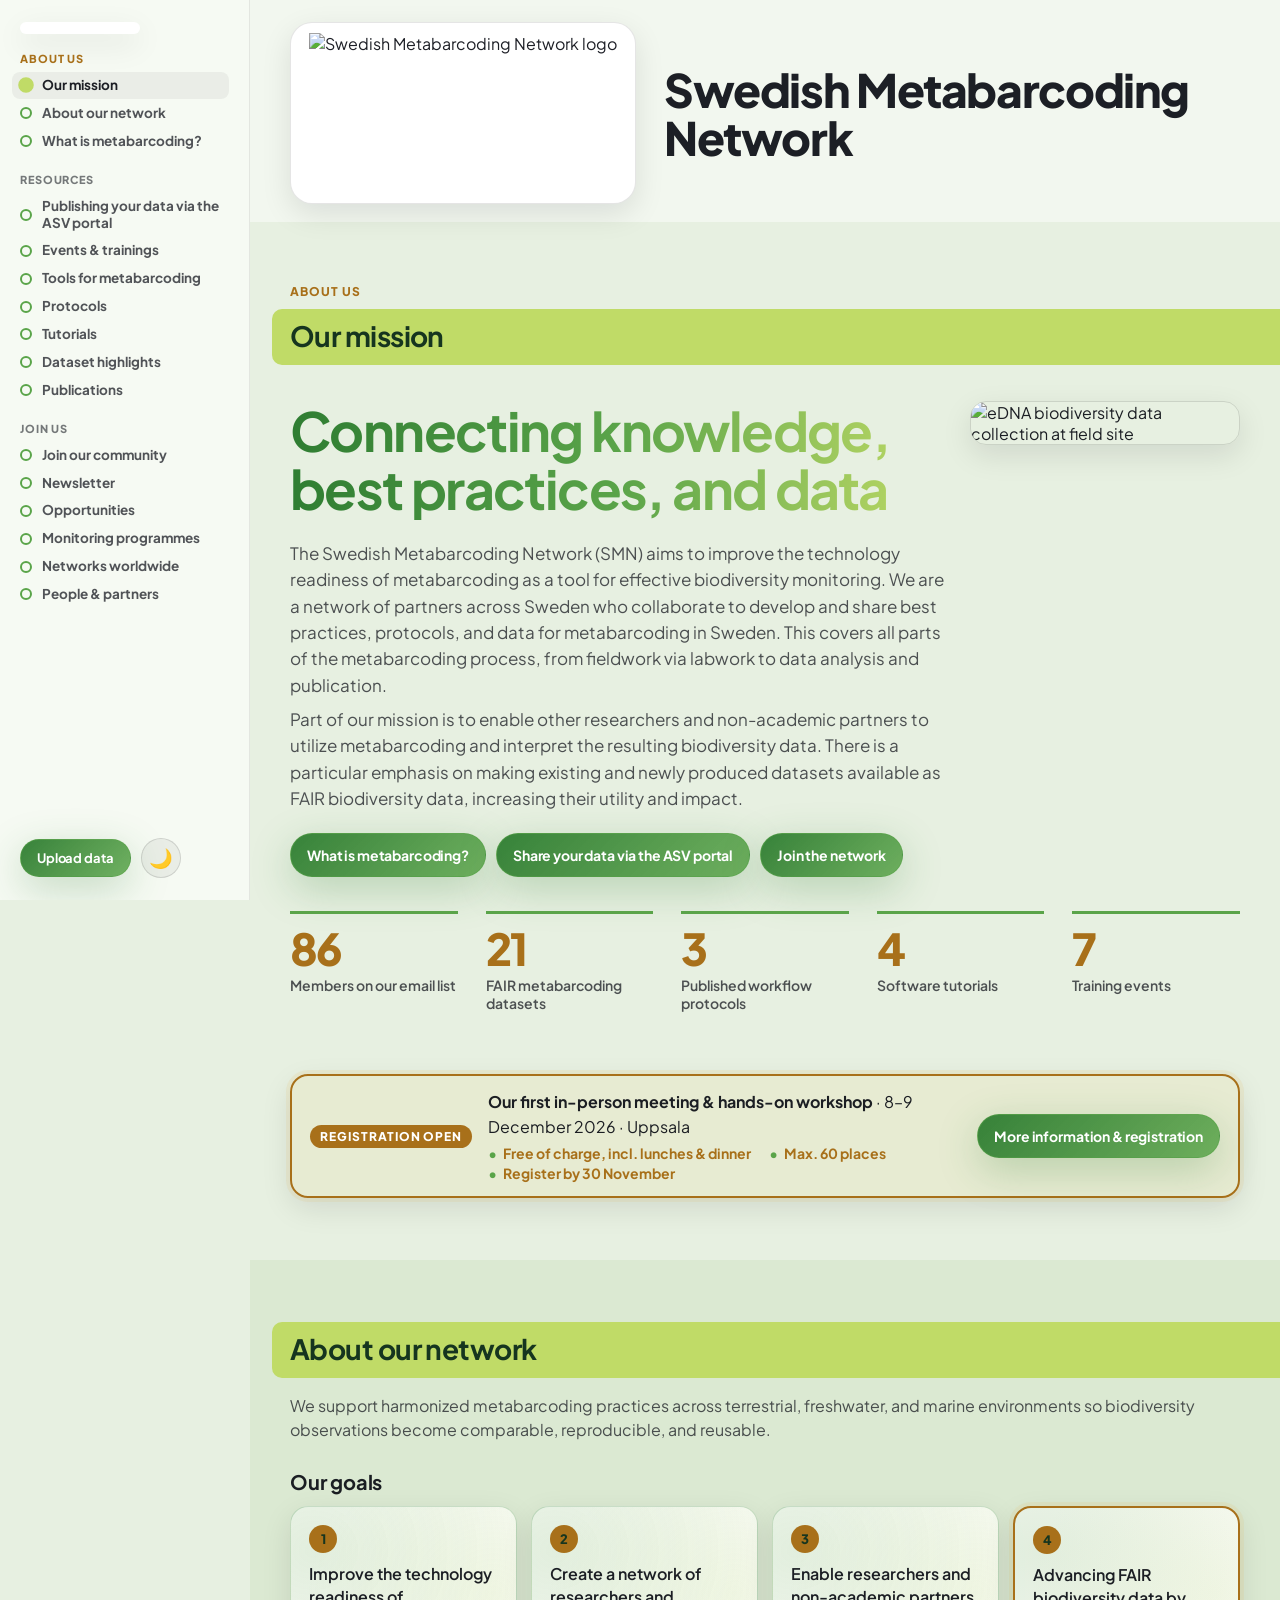
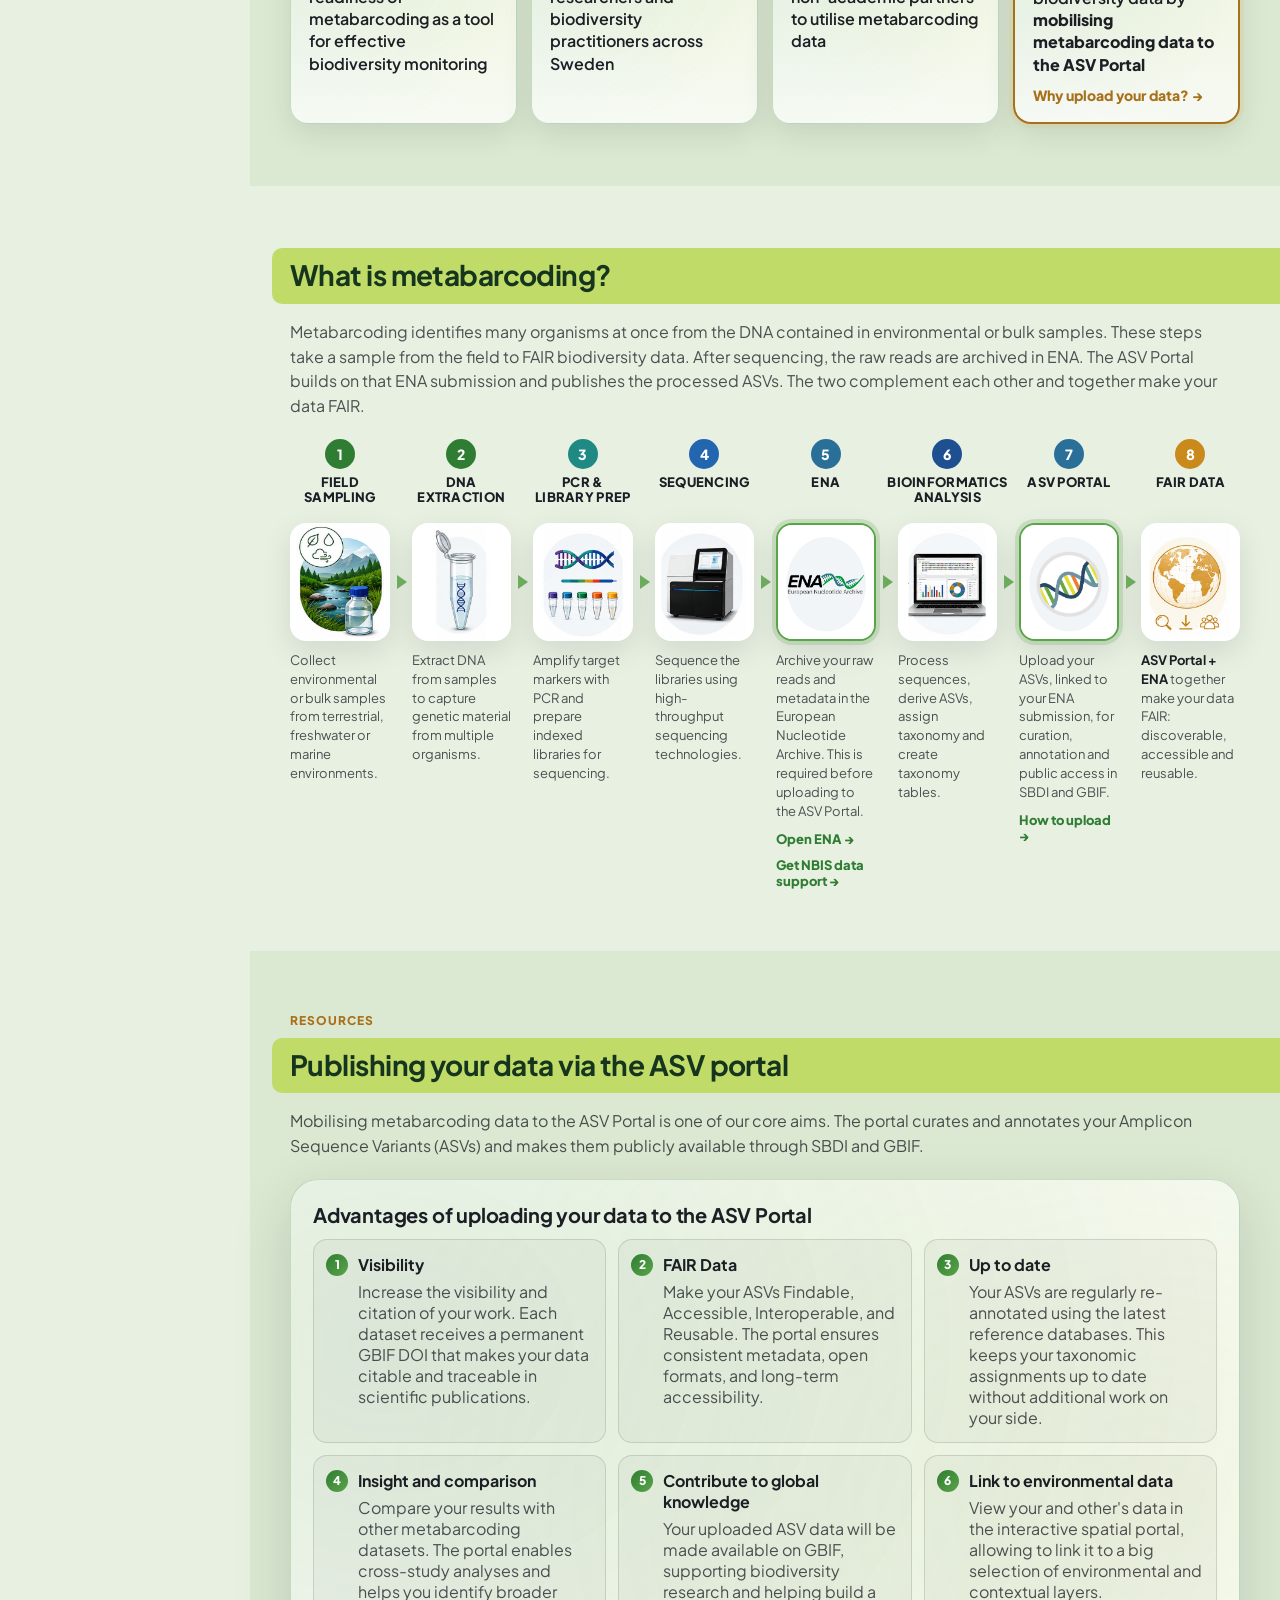
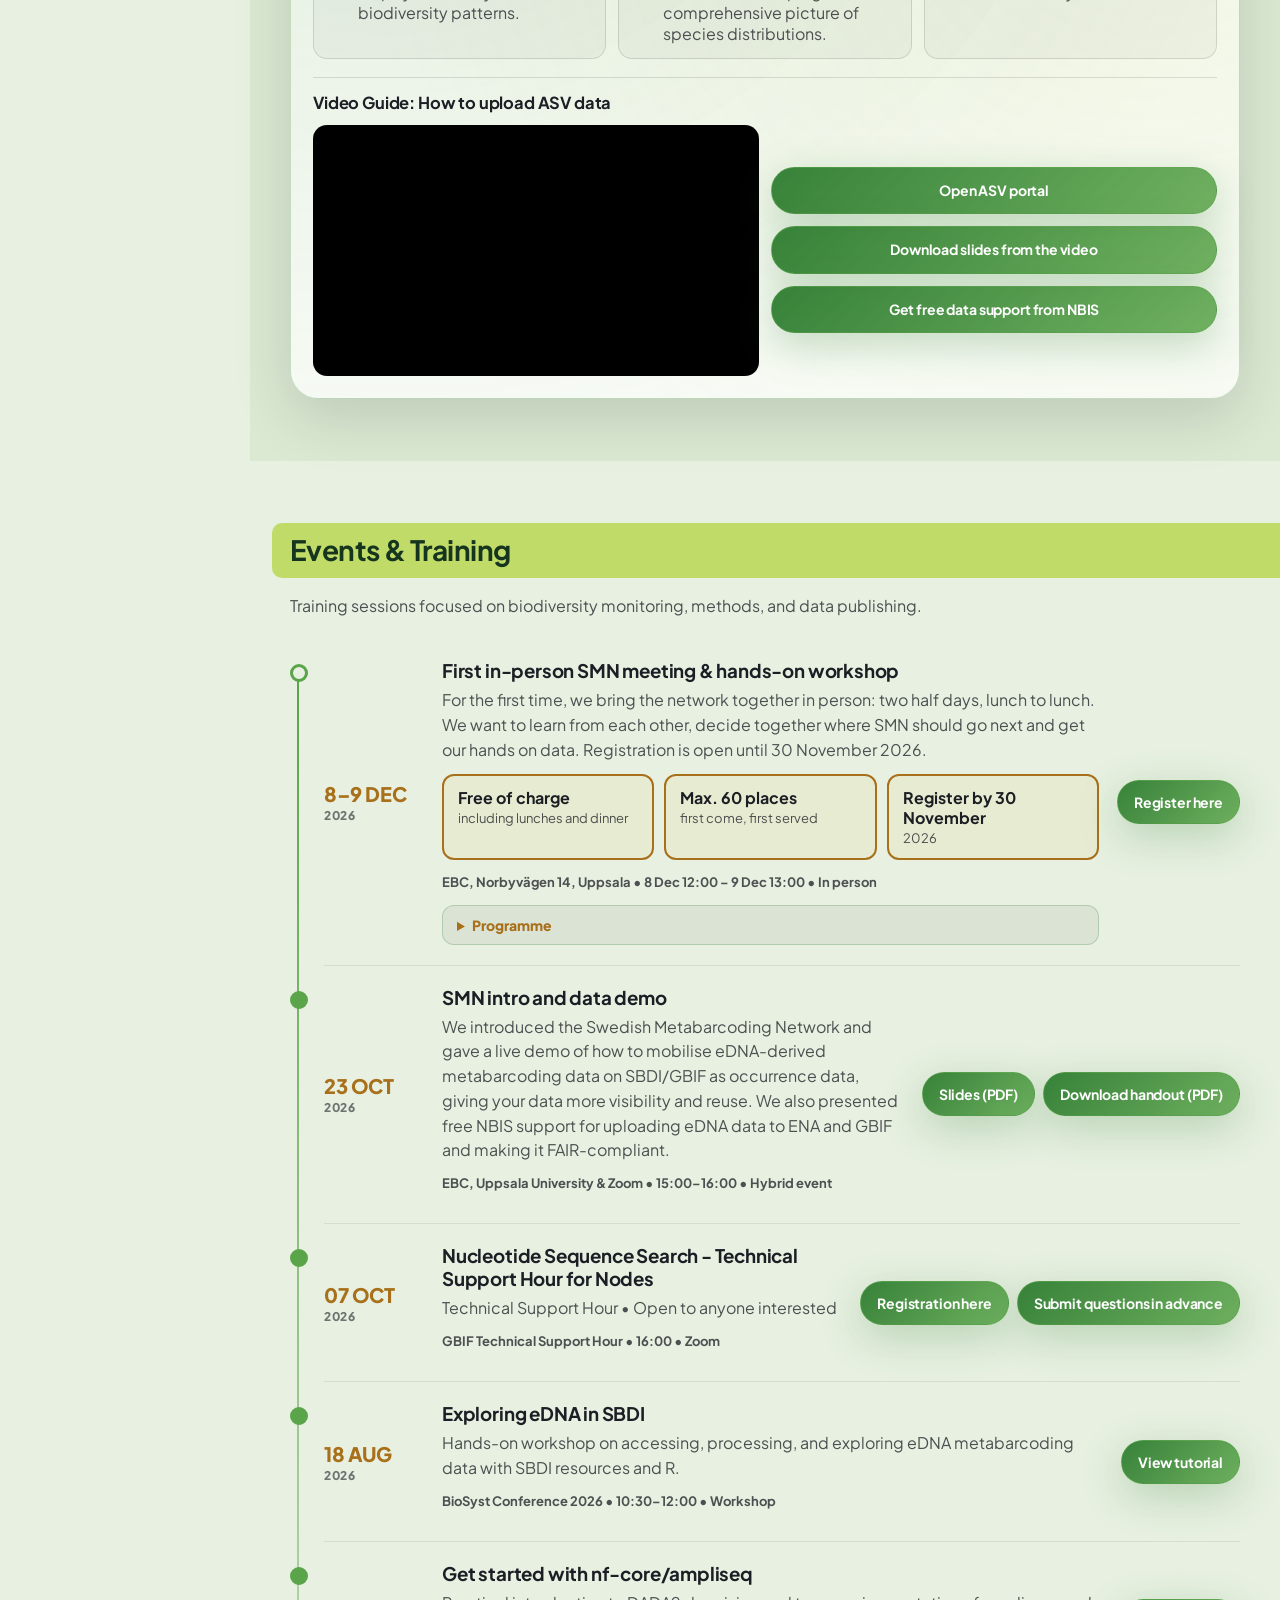
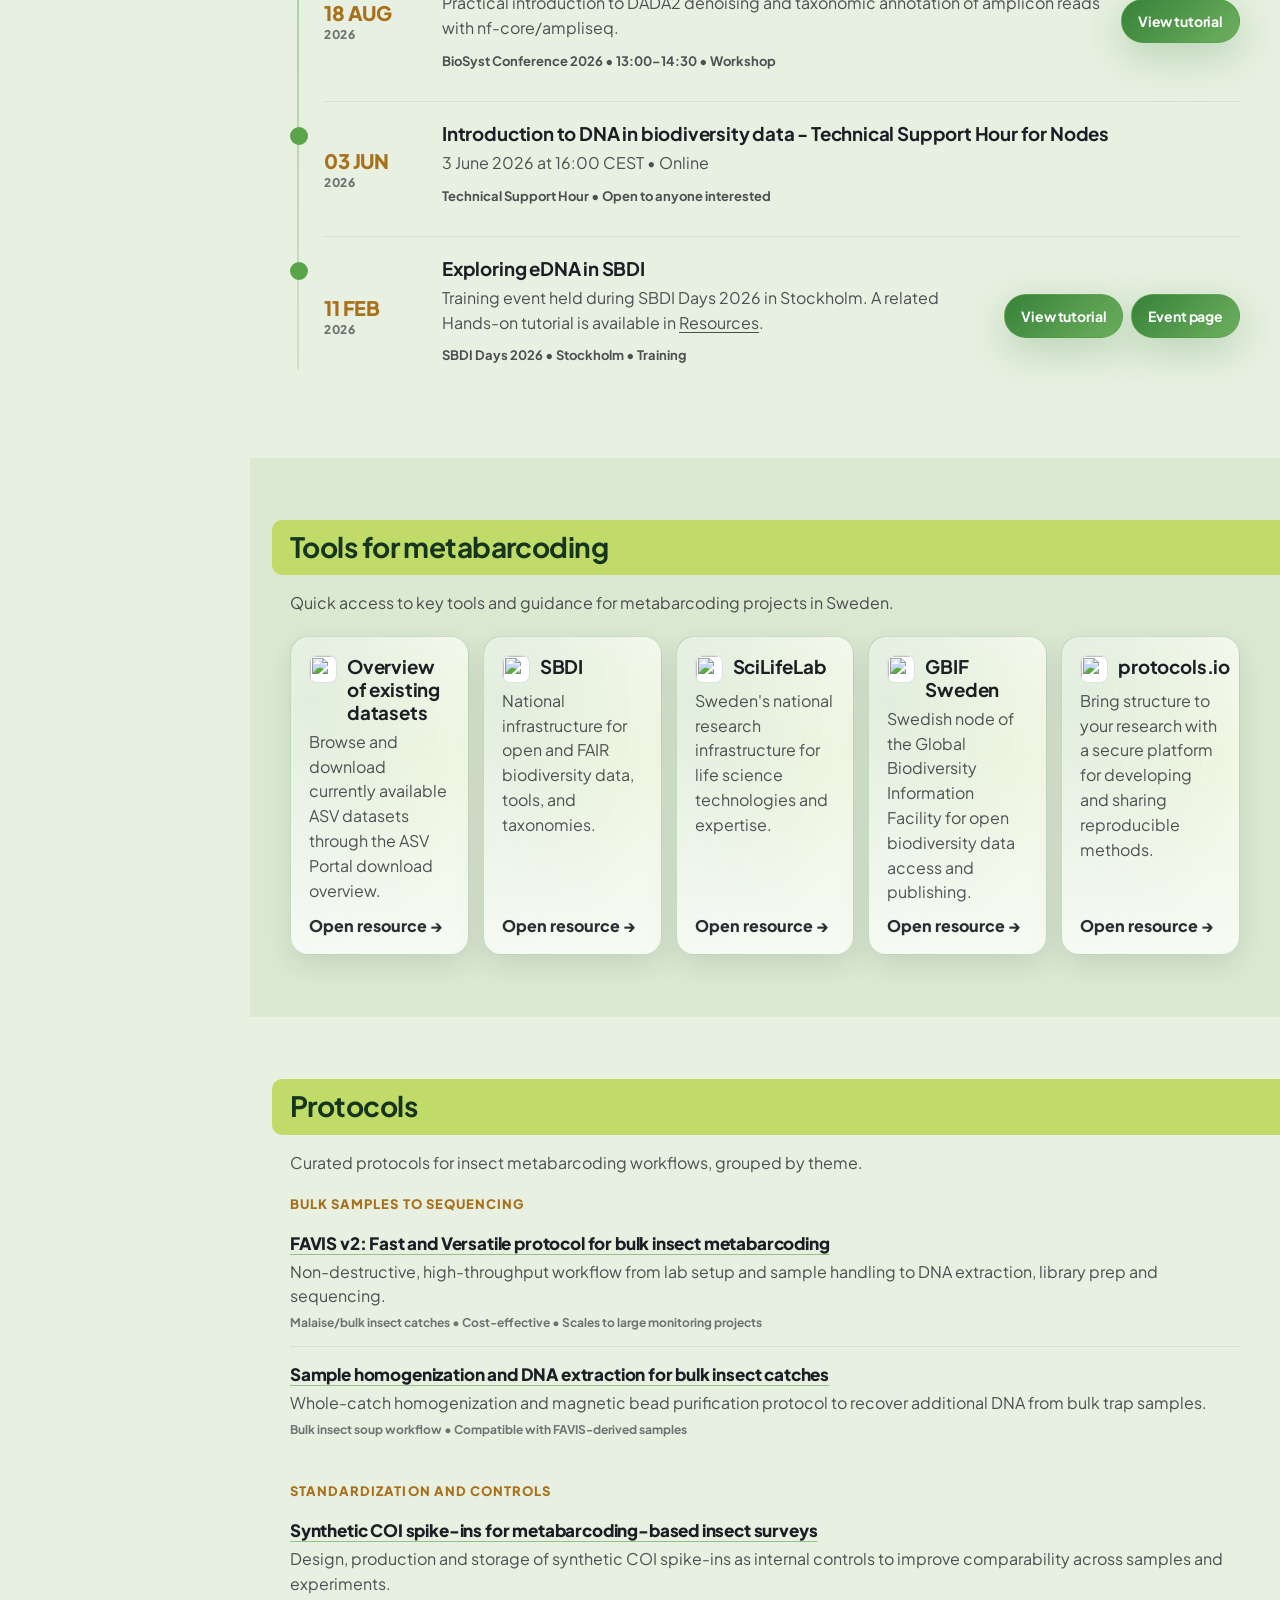
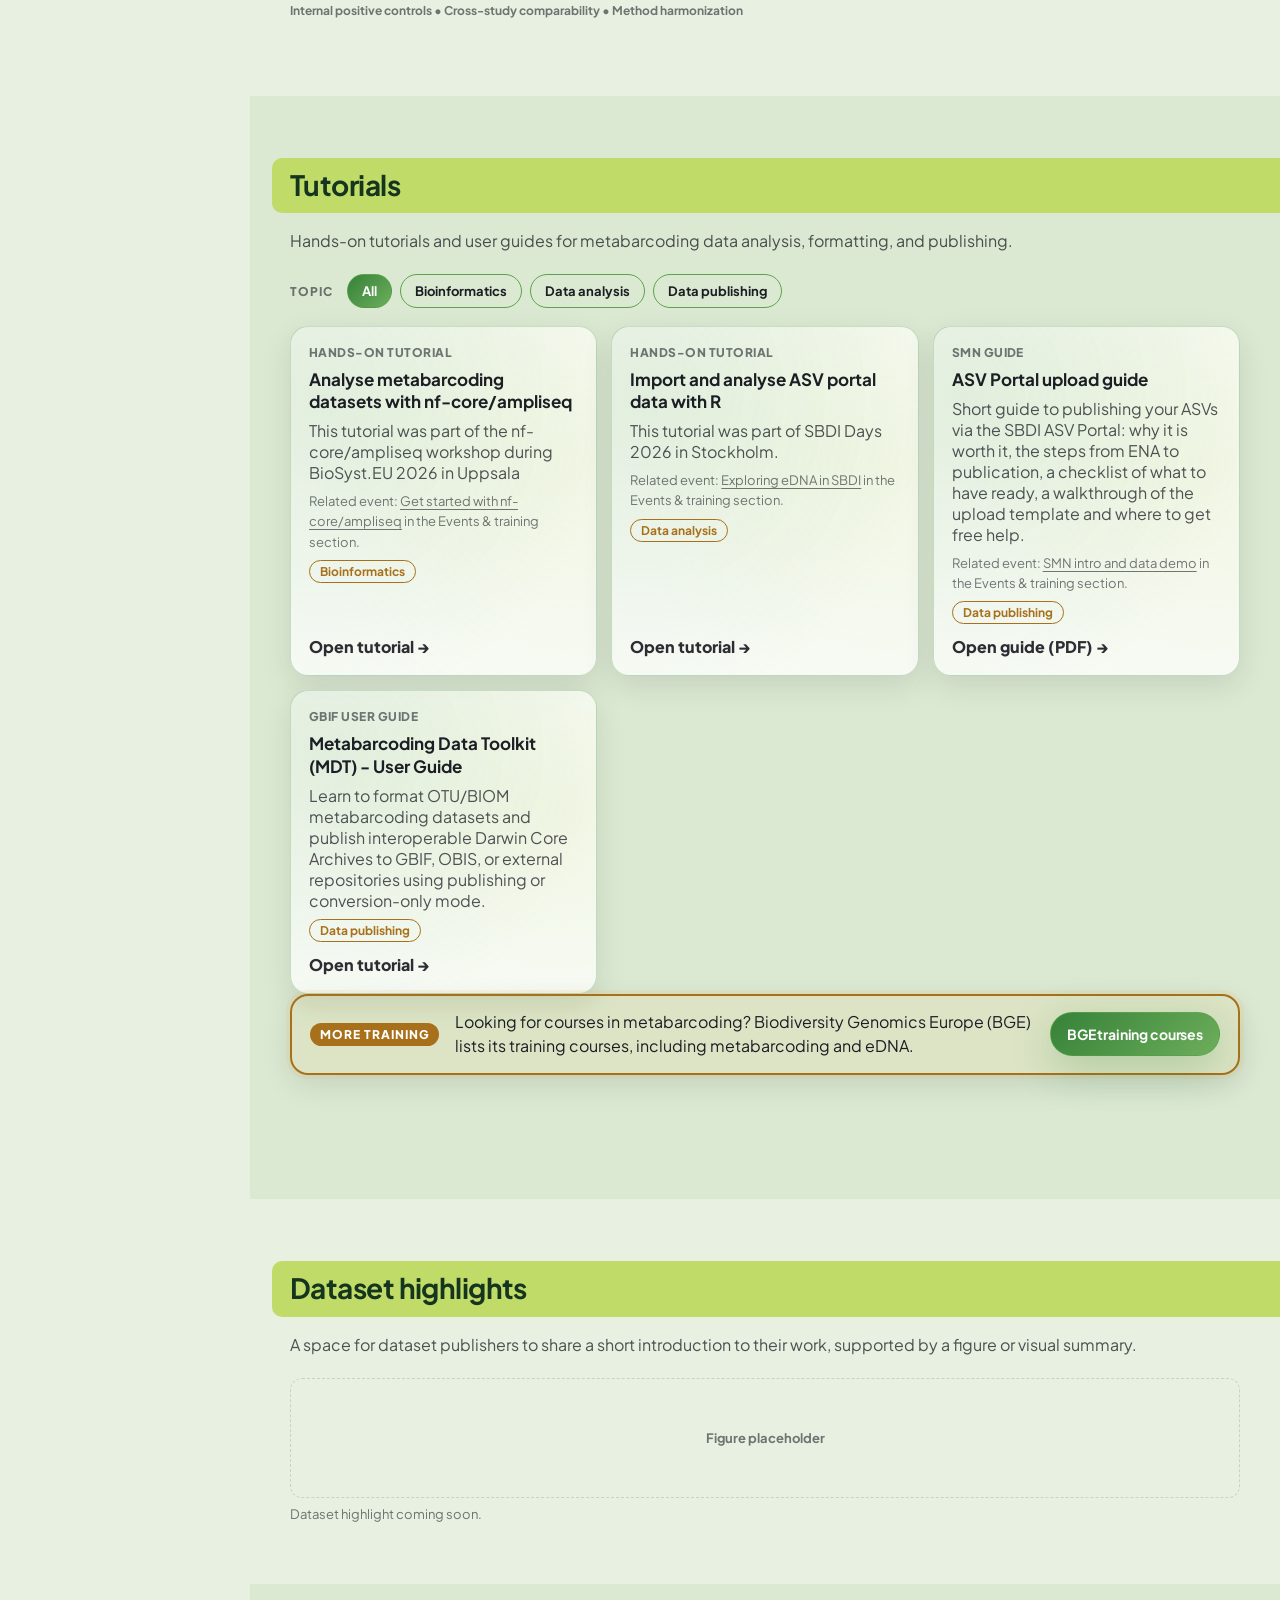
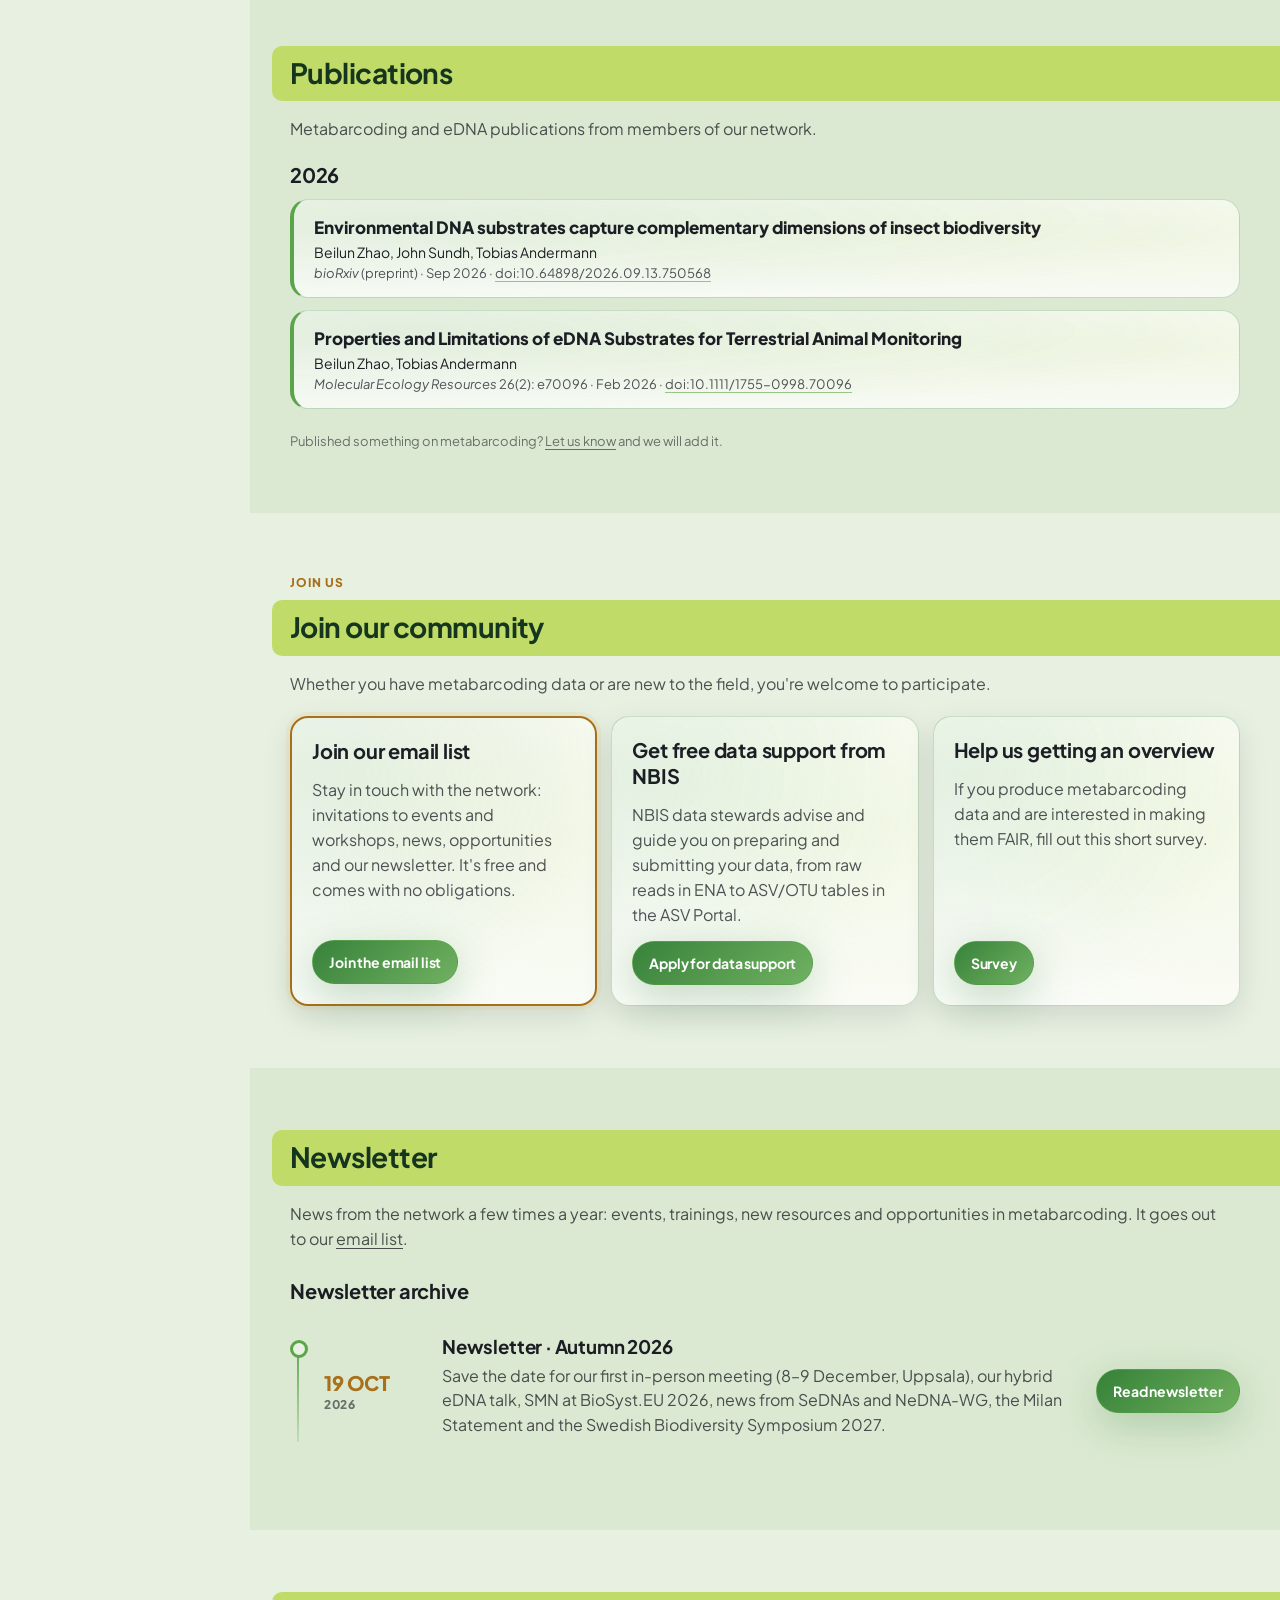
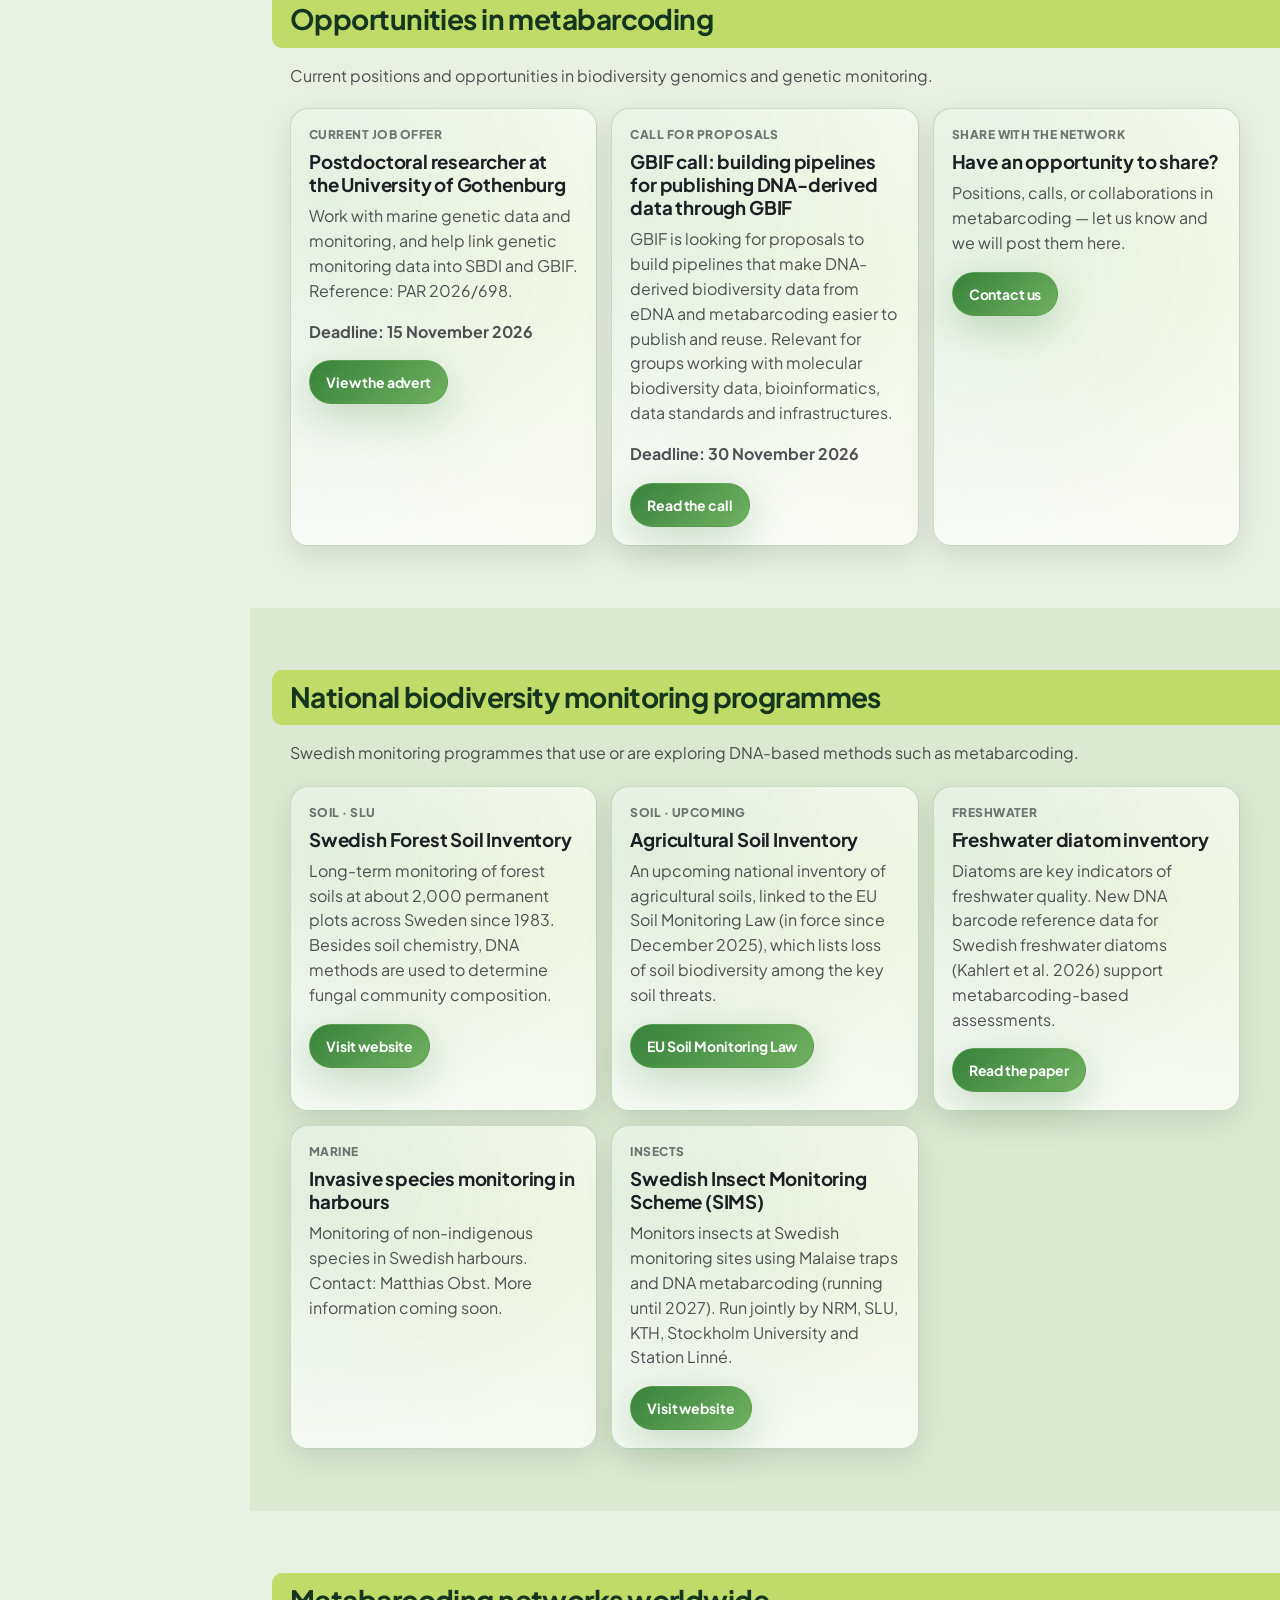
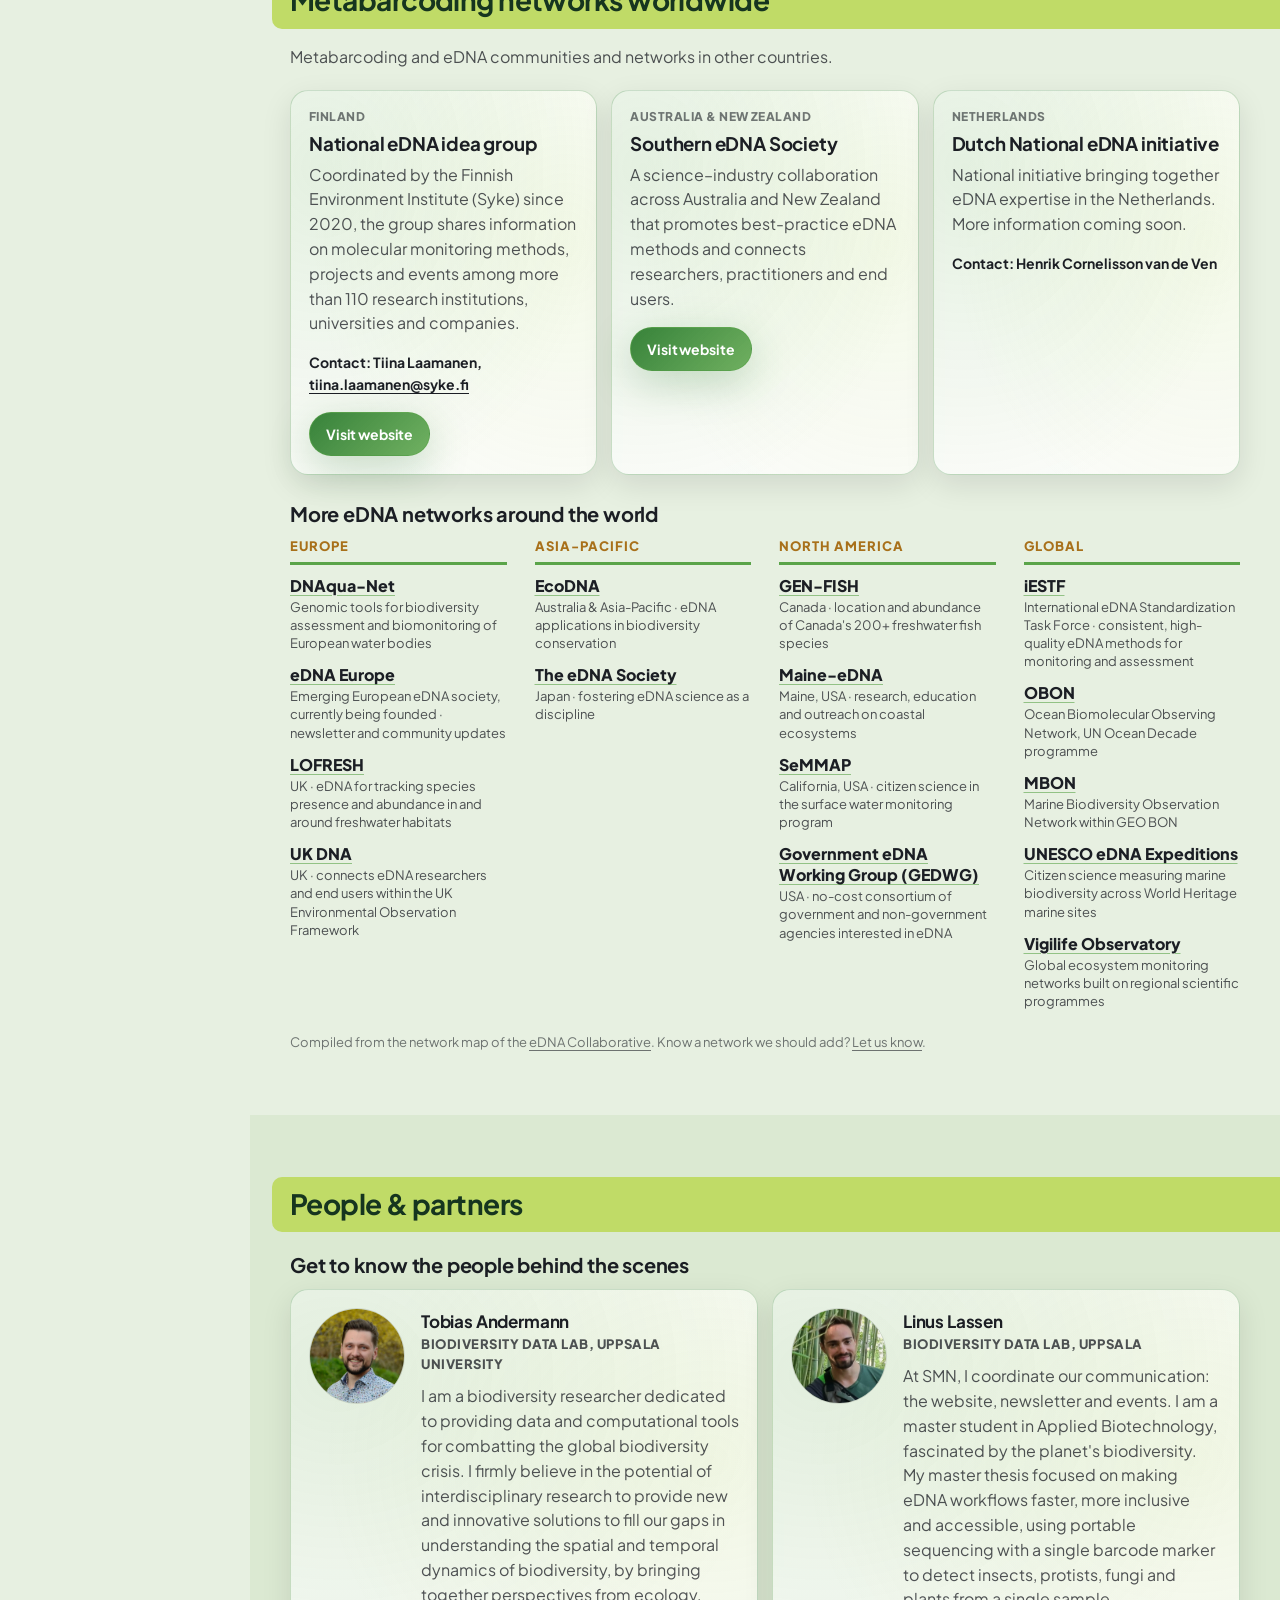
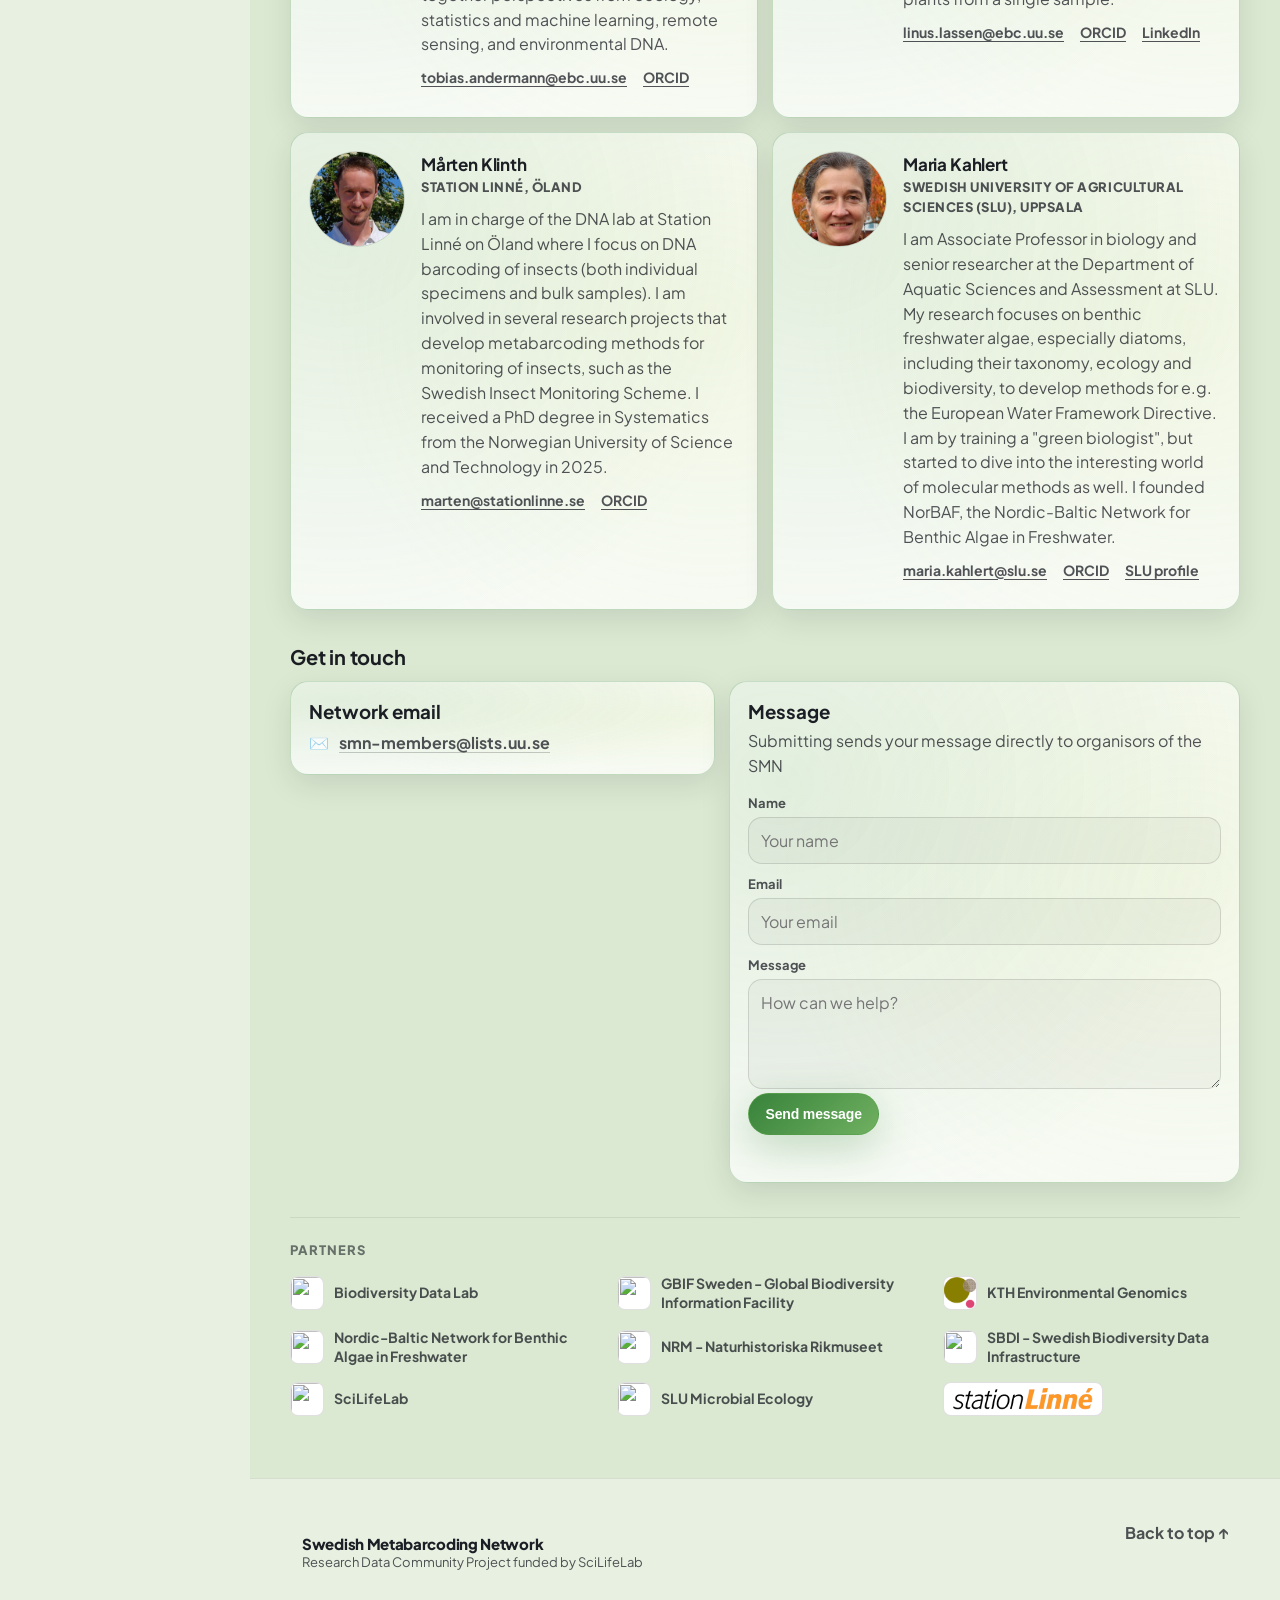
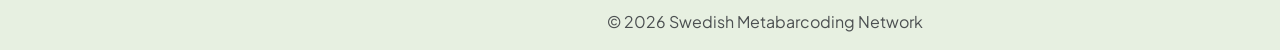
==== index.html @ dfdc5a16 "Update Linus' contact email to EBC address Co-Authored-By: Claude <noreply@anthropic.com>" ====
<!doctype html>
<html lang="en">
<head>
    <meta charset="UTF-8"/>
    <meta name="viewport" content="width=device-width, initial-scale=1"/>
    <title>Swedish Metabarcoding Network</title>
    <meta name="description"
          content="A community hub for metabarcoding in Sweden — protocols, training, data publishing, and collaboration. Funded by SciLifeLab."/>

    <link rel="preconnect" href="https://fonts.googleapis.com">
    <link rel="preconnect" href="https://fonts.gstatic.com" crossorigin>
    <link href="https://fonts.googleapis.com/css2?family=Plus+Jakarta+Sans:wght@400;500;600;700;800&display=swap"
          rel="stylesheet">

    <link rel="icon" type="image/png" sizes="32x32" href="files/smn_logo_boreal.png">
    <link rel="icon" type="image/png" sizes="16x16" href="files/smn_logo_boreal.png">
    <link rel="apple-touch-icon" href="files/smn_logo_boreal.png">

    <link rel="stylesheet" href="styles.css"/>
</head>

<body>
<header class="site-header" id="top">
    <div class="container header-inner">
        <a class="brand-hero" href="#top" aria-label="Swedish Metabarcoding Network home">
            <img class="brand-hero-logo" src="files/smn_logo_boreal.png" alt="Swedish Metabarcoding Network logo">
        </a>
        <p class="header-title">Swedish Metabarcoding Network</p>
    </div>
</header>

<nav class="site-nav" aria-label="Primary">
    <div class="container nav-inner">
        <a class="nav-mini-brand" href="#top" aria-label="Back to top" tabindex="-1">
            <img src="files/smn_logo_boreal.png" alt="">
        </a>

        <button class="nav-toggle" type="button" aria-label="Open menu" aria-expanded="false"
                aria-controls="navMenu">
            <span class="nav-toggle-bars" aria-hidden="true"></span>
        </button>

        <div class="nav-menu" id="navMenu">
            <div class="nav-group">
                <button class="nav-group-toggle" type="button" aria-expanded="false" aria-controls="navAbout">
                    About us <span class="nav-caret" aria-hidden="true"></span>
                </button>
                <div class="nav-dropdown" id="navAbout">
                    <a class="nav-sublink" href="#mission">Our mission</a>
                    <a class="nav-sublink" href="#about">About our network</a>
                    <a class="nav-sublink" href="#metabarcoding">What is metabarcoding?</a>
                </div>
            </div>

            <div class="nav-group">
                <button class="nav-group-toggle" type="button" aria-expanded="false" aria-controls="navResources">
                    Resources <span class="nav-caret" aria-hidden="true"></span>
                </button>
                <div class="nav-dropdown" id="navResources">
                    <a class="nav-sublink nav-sublink--highlight" href="#asv-uploading">Publishing your data via the ASV portal</a>
                    <a class="nav-sublink" href="#events">Events &amp; trainings</a>
                    <a class="nav-sublink" href="#tools">Tools for metabarcoding</a>
                    <a class="nav-sublink" href="#protocols">Protocols</a>
                    <a class="nav-sublink" href="#tutorials">Tutorials</a>
                    <a class="nav-sublink" href="#dataset-highlights">Dataset highlights</a>
                    <a class="nav-sublink" href="#publications">Publications</a>
                </div>
            </div>

            <div class="nav-group">
                <button class="nav-group-toggle" type="button" aria-expanded="false" aria-controls="navJoin">
                    Join us <span class="nav-caret" aria-hidden="true"></span>
                </button>
                <div class="nav-dropdown" id="navJoin">
                    <a class="nav-sublink" href="#join">Join our community</a>
                    <a class="nav-sublink" href="#newsletter">Newsletter</a>
                    <a class="nav-sublink" href="#opportunities">Opportunities in metabarcoding</a>
                    <a class="nav-sublink" href="#monitoring">National biodiversity monitoring programmes</a>
                    <a class="nav-sublink" href="#networks">Metabarcoding networks worldwide</a>
                    <a class="nav-sublink" href="#contact">People &amp; partners</a>
                </div>
            </div>
        </div>

        <div class="nav-actions">
            <a class="btn btn-primary nav-cta" href="#asv-uploading">Upload data</a>
            <button class="theme-toggle" type="button" data-icon="sun" aria-label="Toggle dark mode" title="Toggle theme">
                <span class="theme-icon" aria-hidden="true">☀</span>
            </button>
        </div>
    </div>
</nav>

<!-- Side navigation: fixed left column on wide screens (replaces the top menu there) -->
<nav class="side-nav" aria-label="Page sections">
    <a class="side-nav-logo" href="#top" aria-label="Back to top">
        <img src="files/smn_logo_boreal.png" alt="">
    </a>
    <div class="side-nav-group" data-group="about">
        <span class="side-nav-topic">About us</span>
        <a class="side-nav-link" href="#mission"><span>Our mission</span></a>
        <a class="side-nav-link" href="#about"><span>About our network</span></a>
        <a class="side-nav-link" href="#metabarcoding"><span>What is metabarcoding?</span></a>
    </div>
    <div class="side-nav-group" data-group="resources">
        <span class="side-nav-topic">Resources</span>
        <a class="side-nav-link" href="#asv-uploading"><span>Publishing your data via the ASV portal</span></a>
        <a class="side-nav-link" href="#events"><span>Events &amp; trainings</span></a>
        <a class="side-nav-link" href="#tools"><span>Tools for metabarcoding</span></a>
        <a class="side-nav-link" href="#protocols"><span>Protocols</span></a>
        <a class="side-nav-link" href="#tutorials"><span>Tutorials</span></a>
        <a class="side-nav-link" href="#dataset-highlights"><span>Dataset highlights</span></a>
        <a class="side-nav-link" href="#publications"><span>Publications</span></a>
    </div>
    <div class="side-nav-group" data-group="join">
        <span class="side-nav-topic">Join us</span>
        <a class="side-nav-link" href="#join"><span>Join our community</span></a>
        <a class="side-nav-link" href="#newsletter"><span>Newsletter</span></a>
        <a class="side-nav-link" href="#opportunities"><span>Opportunities</span></a>
        <a class="side-nav-link" href="#monitoring"><span>Monitoring programmes</span></a>
        <a class="side-nav-link" href="#networks"><span>Networks worldwide</span></a>
        <a class="side-nav-link" href="#contact"><span>People &amp; partners</span></a>
    </div>
    <div class="side-nav-actions">
        <a class="btn" href="#asv-uploading">Upload data</a>
        <button class="theme-toggle" type="button" data-icon="sun" aria-label="Toggle dark mode" title="Toggle theme">
            <span class="theme-icon" aria-hidden="true">☀</span>
        </button>
    </div>
</nav>

<main>
    <!-- MISSION (hero) -->
    <section class="hero" id="mission">
        <div class="container">
            <div class="hero-copy reveal">
                <div class="section-head title-bar--right mission-head">
                    <span class="section-kicker">About us</span>
                    <h2>Our mission</h2>
                </div>
                <div class="hero-title-wrap">
                    <div class="hero-title-copy">
                        <h1>
                            Connecting knowledge, best practices, and data
                        </h1>
                        <div class="mission-body mission-body--single">
                            <div class="mission-text">
                                <p class="lead">
                                    The Swedish Metabarcoding Network (SMN) aims to improve the technology readiness of
                                    metabarcoding as a tool for effective biodiversity monitoring. We are a network of partners
                                    across Sweden who collaborate to develop and share best practices, protocols, and data for
                                    metabarcoding in Sweden. This covers all parts of the metabarcoding process, from fieldwork
                                    via labwork to data analysis and publication.
                                </p>
                                <p class="lead">
                                    Part of our mission is to enable other researchers and non-academic partners to utilize
                                    metabarcoding and interpret the resulting biodiversity data. There is a particular emphasis
                                    on making existing and newly produced datasets available as FAIR biodiversity data,
                                    increasing their utility and impact.
                                </p>
                            </div>

                        </div>

                        <div class="cta-row" aria-label="Quick navigation">
                            <a class="btn btn-secondary" href="#metabarcoding">What is metabarcoding?</a>
                            <a class="btn btn-primary" href="#asv-uploading">Share your data via the ASV portal</a>
                            <a class="btn btn-secondary" href="#email-list">Join the network</a>
                        </div>
                    </div>
                    <figure class="hero-photo" aria-label="eDNA biodiversity data collection at field site">
                        <img src="files/cover_picture_ai_vertical.png" alt="eDNA biodiversity data collection at field site"/>
                    </figure>
                </div>

                <div class="mini-stats" role="list" aria-label="Highlights">
                    <div class="stat-card" role="listitem">
                        <div class="stat-number" data-count-to="86">0</div>
                        <div class="stat-label">Members on our email list</div>
                    </div>
                    <div class="stat-card" role="listitem">
                        <div class="stat-number" data-count-to="21">0</div>
                        <div class="stat-label">FAIR metabarcoding datasets</div>
                    </div>
                    <div class="stat-card" role="listitem">
                        <div class="stat-number" data-count-to="3">0</div>
                        <div class="stat-label">Published workflow protocols</div>
                    </div>
                    <div class="stat-card" role="listitem">
                        <div class="stat-number" data-count-to="4">0</div>
                        <div class="stat-label">Software tutorials</div>
                    </div>
                    <div class="stat-card" role="listitem">
                        <div class="stat-number" data-count-to="7">0</div>
                        <div class="stat-label">Training events</div>
                    </div>
                </div>
            </div>
        </div>
    </section>

    <!-- ===================== ABOUT US ===================== -->

    <!-- ANNOUNCEMENT BANNER: first in-person meeting (remove after 9 Dec 2026) -->
    <div class="container">
        <aside class="announce-banner reveal" aria-label="Upcoming event">
            <span class="announce-kicker">Registration open</span>
            <div class="announce-text">
                <p><strong>Our first in-person meeting &amp; hands-on workshop</strong> · 8–9 December 2026 · Uppsala</p>
                <ul class="announce-facts">
                    <li>Free of charge, incl. lunches &amp; dinner</li>
                    <li>Max. 60 places</li>
                    <li>Register by 30 November</li>
                </ul>
            </div>
            <a class="btn btn-primary" href="meeting-2026/">More information &amp; registration</a>
        </aside>
    </div>

    <!-- ABOUT -->
    <section class="section band band-tint" id="about">
        <div class="container">
            <div class="section-head title-bar--right reveal">
                <h2>About our network</h2>
                <p>
                    We support harmonized metabarcoding practices across terrestrial, freshwater, and marine
                    environments so biodiversity observations become comparable, reproducible, and reusable.
                </p>
            </div>

            <h3 class="subsection-title reveal" id="goals">Our goals</h3>
            <div class="goals-grid">
                <article class="goal-card reveal">
                    <span class="goal-number" aria-hidden="true">1</span>
                    <p>Improve the technology readiness of metabarcoding as a tool for effective biodiversity monitoring</p>
                </article>
                <article class="goal-card reveal">
                    <span class="goal-number" aria-hidden="true">2</span>
                    <p>Create a network of researchers and biodiversity practitioners across Sweden</p>
                </article>
                <article class="goal-card reveal">
                    <span class="goal-number" aria-hidden="true">3</span>
                    <p>Enable researchers and non-academic partners to utilise metabarcoding data</p>
                </article>
                <a class="goal-card goal-card--highlight reveal" href="#asv-uploading">
                    <span class="goal-number" aria-hidden="true">4</span>
                    <p>Advancing FAIR biodiversity data by <strong>mobilising metabarcoding data to the ASV Portal</strong></p>
                    <span class="goal-link">Why upload your data? →</span>
                </a>
            </div>
        </div>
    </section>

    <!-- WHAT IS METABARCODING -->
    <section class="section" id="metabarcoding">
        <div class="container">
            <div class="section-head title-bar--right reveal">
                <h2>What is metabarcoding?</h2>
                <p>
                    Metabarcoding identifies many organisms at once from the DNA contained in environmental or bulk
                    samples. These steps take a sample from the field to FAIR biodiversity data. After sequencing, the raw
                    reads are archived in ENA. The ASV Portal builds on that ENA submission and publishes the processed
                    ASVs. The two complement each other and together make your data FAIR.
                </p>
            </div>


            <ol class="workflow">
                <li class="workflow-step reveal" style="--step-color: #2f7d32;">
                    <div class="workflow-head">
                        <span class="workflow-number">1</span>
                        <h3>Field sampling</h3>
                    </div>
                    <div class="workflow-figure"><img class="workflow-image" src="files/Workflow/1-field-sampling.jpg" alt="" loading="lazy"></div>
                    <p>Collect environmental or bulk samples from terrestrial, freshwater or marine environments.</p>
                </li>
                <li class="workflow-step reveal" style="--step-color: #2f7d32;">
                    <div class="workflow-head">
                        <span class="workflow-number">2</span>
                        <h3>DNA extraction</h3>
                    </div>
                    <div class="workflow-figure"><img class="workflow-image" src="files/Workflow/2-dna-extraction.jpg" alt="" loading="lazy"></div>
                    <p>Extract DNA from samples to capture genetic material from multiple organisms.</p>
                </li>
                <li class="workflow-step reveal" style="--step-color: #1f8a84;">
                    <div class="workflow-head">
                        <span class="workflow-number">3</span>
                        <h3>PCR &amp; library prep</h3>
                    </div>
                    <div class="workflow-figure"><img class="workflow-image" src="files/Workflow/3-pcr-library-prep.jpg" alt="" loading="lazy"></div>
                    <p>Amplify target markers with PCR and prepare indexed libraries for sequencing.</p>
                </li>
                <li class="workflow-step reveal" style="--step-color: #2266b0;">
                    <div class="workflow-head">
                        <span class="workflow-number">4</span>
                        <h3>Sequencing</h3>
                    </div>
                    <div class="workflow-figure"><img class="workflow-image" src="files/Workflow/4-sequencing.jpg" alt="" loading="lazy"></div>
                    <p>Sequence the libraries using high-throughput sequencing technologies.</p>
                </li>
                <li class="workflow-step workflow-step--highlight workflow-step--ena reveal" style="--step-color: #2a6f97;">
                    <div class="workflow-head">
                        <span class="workflow-number">5</span>
                        <h3>ENA</h3>
                    </div>
                    <div class="workflow-figure"><a href="https://www.ebi.ac.uk/ena/browser/home" target="_blank" rel="noopener noreferrer"><img class="workflow-image" src="files/Workflow/6b-ena.jpg" alt="European Nucleotide Archive (ENA)" loading="lazy"></a></div>
                    <p>Archive your raw reads and metadata in the European Nucleotide Archive. This is required before uploading to the ASV Portal.</p>
                    <a class="workflow-link" href="https://www.ebi.ac.uk/ena/browser/home" target="_blank" rel="noopener noreferrer">Open ENA →</a>
                    <a class="workflow-link" href="https://nbis.se/services/data-submission-support/apply" target="_blank" rel="noopener noreferrer">Get NBIS data support →</a>
                </li>
                <li class="workflow-step reveal" style="--step-color: #1d4f91;">
                    <div class="workflow-head">
                        <span class="workflow-number">6</span>
                        <h3>Bioinformatics analysis</h3>
                    </div>
                    <div class="workflow-figure"><img class="workflow-image" src="files/Workflow/5-bioinformatics.jpg" alt="" loading="lazy"></div>
                    <p>Process sequences, derive ASVs, assign taxonomy and create taxonomy tables.</p>
                </li>
                <li class="workflow-step workflow-step--highlight workflow-step--asv reveal" style="--step-color: #2a6f97;">
                    <div class="workflow-head">
                        <span class="workflow-number">7</span>
                        <h3>ASV portal</h3>
                    </div>
                    <div class="workflow-figure"><img class="workflow-image" src="files/Workflow/6a-asv-portal-logo.jpg" alt="ASV Portal logo" loading="lazy"></div>
                    <p>Upload your ASVs, linked to your ENA submission, for curation, annotation and public access in SBDI and GBIF.</p>
                    <a class="workflow-link" href="#asv-uploading">How to upload →</a>
                </li>
                <li class="workflow-step workflow-step--fair reveal" style="--step-color: #c98a1b;">
                    <div class="workflow-head">
                        <span class="workflow-number">8</span>
                        <h3>FAIR data</h3>
                    </div>
                    <div class="workflow-figure"><img class="workflow-image" src="files/Workflow/7-fair-data.jpg" alt="" loading="lazy"></div>
                    <p><strong>ASV Portal + ENA</strong> together make your data FAIR: discoverable, accessible and reusable.</p>
                </li>
            </ol>
        </div>
    </section>

    <!-- ===================== RESOURCES ===================== -->

    <!-- ASV PORTAL -->
    <section class="section band band-tint" id="asv-uploading">
        <div class="container">
            <div class="section-head title-bar--right reveal">
                <span class="section-kicker">Resources</span>
                <h2>Publishing your data via the ASV portal</h2>
                <p>
                    Mobilising metabarcoding data to the ASV Portal is one of our core aims. The portal curates and
                    annotates your Amplicon Sequence Variants (ASVs) and makes them publicly available through SBDI and
                    GBIF.
                </p>
            </div>

            <div class="asv-panel reveal">
                <div class="asv-advantages" aria-label="Advantages of uploading data to the ASV Portal">
                    <h3>Advantages of uploading your data to the ASV Portal</h3>
                    <ol>
                        <li><strong>Visibility</strong><span>Increase the visibility and citation of your work. Each dataset receives a permanent GBIF DOI that makes your data citable and traceable in scientific publications.</span></li>
                        <li><strong>FAIR Data</strong><span>Make your ASVs Findable, Accessible, Interoperable, and Reusable. The portal ensures consistent metadata, open formats, and long-term accessibility.</span></li>
                        <li><strong>Up to date</strong><span>Your ASVs are regularly re-annotated using the latest reference databases. This keeps your taxonomic assignments up to date without additional work on your side.</span></li>
                        <li><strong>Insight and comparison</strong><span>Compare your results with other metabarcoding datasets. The portal enables cross-study analyses and helps you identify broader biodiversity patterns.</span></li>
                        <li><strong>Contribute to global knowledge</strong><span>Your uploaded ASV data will be made available on GBIF, supporting biodiversity research and helping build a comprehensive picture of species distributions.</span></li>
                        <li><strong>Link to environmental data</strong><span>View your and other's data in the interactive spatial portal, allowing to link it to a big selection of environmental and contextual layers.</span></li>
                    </ol>
                </div>

                <div class="asv-video-guide" aria-label="Video guide for uploading ASV data">
                    <h3>Video Guide: How to upload ASV data</h3>

                    <div class="asv-media-actions" aria-label="Upload tutorial and support actions">
                        <div class="asv-video-frame">
                            <iframe
                                    src="https://www.youtube.com/embed/a9ABLK0OzjU?rel=0"
                                    title="How to upload ASV data to the ASV Portal"
                                    loading="lazy"
                                    referrerpolicy="strict-origin-when-cross-origin"
                                    allow="accelerometer; autoplay; clipboard-write; encrypted-media; gyroscope; picture-in-picture; web-share"
                                    allowfullscreen>
                            </iframe>
                        </div>

                        <div class="asv-action-stack">
                            <a class="btn btn-primary btn-wide" href="https://asv-portal.biodiversitydata.se/"
                               target="_blank" rel="noopener noreferrer">
                                Open ASV portal
                            </a>

                            <a class="btn btn-primary btn-wide" href="files/Uploading_Data_on_ASV.pdf"
                               download="Uploading_Data_on_ASV.pdf">
                                Download slides from the video
                            </a>

                            <a class="btn btn-primary btn-wide" href="https://nbis.se/services/data-submission-support/apply" target="_blank" rel="noopener noreferrer">Get free data support from NBIS</a>
                        </div>
                    </div>
                </div>
            </div>
        </div>
    </section>

    <!-- EVENTS -->
    <section class="section" id="events">
        <div class="container">
            <div class="section-head title-bar--right reveal">
                <h2>Events & Training</h2>
                <p>Training sessions focused on biodiversity monitoring, methods, and data publishing.</p>
            </div>

            <div class="timeline">

                <article class="event reveal" id="event-smn-meeting-2026-12" data-date="2026-12-08">
                    <div class="event-date">
                        <span class="event-day">8–9 DEC</span>
                        <span class="event-month">2026</span>
                    </div>
                    <div class="event-body">
                        <h3>First in-person SMN meeting &amp; hands-on workshop</h3>
                        <p>
                            For the first time, we bring the network together in person: two half days, lunch to lunch.
                            We want to learn from each other, decide together where SMN should go next and get our hands on data.
                            Registration is open until 30 November 2026.
                        </p>
                        <ul class="key-facts">
                            <li><strong>Free of charge</strong><span>including lunches and dinner</span></li>
                            <li><strong>Max. 60 places</strong><span>first come, first served</span></li>
                            <li><strong>Register by 30 November</strong><span>2026</span></li>
                        </ul>
                        <p class="event-meta-text">EBC, Norbyvägen 14, Uppsala • 8 Dec 12:00 – 9 Dec 13:00 • In person</p>
                        <details class="event-programme">
                            <summary>Programme</summary>
                            <div class="event-programme-body">
                                <h4>Tuesday 8 December</h4>
                                <ul>
                                    <li><strong>12:00</strong> Lunch</li>
                                    <li><strong>13:00</strong> Talks: SMN, partners and a sister network</li>
                                    <li><strong>13:45</strong> Parallel best-practice sessions on field sampling, by substrate: soil, water, other substrates</li>
                                    <li><strong>15:15</strong> Fika</li>
                                    <li><strong>15:30</strong> Support needs &amp; vision: targets for continued funding, a joint funding application, a shared PhD course</li>
                                    <li><strong>17:00</strong> Speed dating &amp; drinks</li>
                                    <li><strong>18:00</strong> Joint dinner</li>
                                </ul>
                                <h4>Wednesday 9 December</h4>
                                <ul>
                                    <li><strong>09:00</strong> Hands-on workshops: end-to-end bioinformatics (optional: bring your own data)</li>
                                    <li><strong>12:00</strong> Lunch</li>
                                </ul>
                                <p>The workshop is open-ended: if you want to stay on after lunch to finish processing your data, you are welcome to.</p>
                                <p class="event-programme-note">Times may still change slightly.</p>
                            </div>
                        </details>
                    </div>
                    <div class="event-actions">
                        <a class="btn btn-primary" href="meeting-2026/">Register here</a>
                    </div>
                </article>

                <article class="event reveal" id="event-edna-workshop-uu" data-date="2026-10-23">
                    <div class="event-date">
                        <span class="event-day">23 OCT</span>
                        <span class="event-month">2026</span>
                    </div>
                    <div class="event-body">
                        <h3>SMN intro and data demo</h3>
                        <p>
                            We introduced the Swedish Metabarcoding Network and gave a live demo of how to mobilise eDNA-derived
                            metabarcoding data on SBDI/GBIF as occurrence data, giving your data more visibility and reuse.
                            We also presented free NBIS support for uploading eDNA data to ENA and GBIF and making it FAIR-compliant.
                        </p>
                        <p class="event-meta-text">EBC, Uppsala University &amp; Zoom • 15:00–16:00 • Hybrid event</p>
                    </div>
                    <div class="event-actions">
                        <a class="btn btn-primary" href="files/SMN_Mobilising_eDNA_Data_2026-10-23.pdf" target="_blank" rel="noopener noreferrer">Slides (PDF)</a>
                        <a class="btn btn-secondary" href="files/ASV_Portal_Handout.pdf" download="SMN_ASV_Portal_Handout.pdf">Download handout (PDF)</a>
                    </div>
                </article>

                <article class="event reveal" id="event-nucleotide-sequence-search" data-date="2026-10-07">
                    <div class="event-date">
                        <span class="event-day">07 OCT</span>
                        <span class="event-month">2026</span>
                    </div>
                    <div class="event-body">
                        <h3>Nucleotide Sequence Search - Technical Support Hour for Nodes</h3>
                        <p>Technical Support Hour • Open to anyone interested</p>
                        <p class="event-meta-text"> GBIF Technical Support Hour • 16:00 • Zoom</p>
                    </div>
                    <div class="event-actions">
                        <a class="btn btn-primary" href="https://us02web.zoom.us/meeting/register/7_3oIGfhR4K_VjncQ6hadA" target="_blank" rel="noopener noreferrer">Registration here</a>
                        <a class="btn btn-primary" href="https://discourse.gbif.org/t/nucleotide-sequence-search-on-gbif-org-technical-support-hour-for-nodes/6443" target="_blank" rel="noopener noreferrer">Submit questions in advance</a>
                    </div>
                </article>

                <article class="event reveal" id="event-biosyst-edna" data-date="2026-08-18">
                    <div class="event-date">
                        <span class="event-day">18 AUG</span>
                        <span class="event-month">2026</span>
                    </div>
                    <div class="event-body">
                        <h3>Exploring eDNA in SBDI</h3>
                        <p>Hands-on workshop on accessing, processing, and exploring eDNA metabarcoding data with SBDI resources and R.</p>
                        <p class="event-meta-text">BioSyst Conference 2026 • 10:30–12:00 • Workshop</p>
                    </div>
                    <div class="event-actions">
                        <a class="btn btn-primary" href="#tutorial-asv-r">View tutorial</a>
                    </div>
                </article>

                <article class="event reveal" id="event-biosyst-ampliseq" data-date="2026-08-18">
                    <div class="event-date">
                        <span class="event-day">18 AUG</span>
                        <span class="event-month">2026</span>
                    </div>
                    <div class="event-body">
                        <h3>Get started with nf-core/ampliseq</h3>
                        <p>Practical introduction to DADA2 denoising and taxonomic annotation of amplicon reads with nf-core/ampliseq.</p>
                        <p class="event-meta-text">BioSyst Conference 2026 • 13:00–14:30 • Workshop</p>
                    </div>
                    <div class="event-actions">
                        <a class="btn btn-primary" href="#tutorial-ampliseq">View tutorial</a>
                    </div>
                </article>

                <article class="event reveal" id="event-dna-intro" data-date="2026-06-03">
                    <div class="event-date">
                        <span class="event-day">03 JUN</span>
                        <span class="event-month">2026</span>
                    </div>
                    <div class="event-body">
                        <h3>Introduction to DNA in biodiversity data - Technical Support Hour for Nodes</h3>
                        <p>3 June 2026 at 16:00 CEST • Online</p>
                        <p class="event-meta-text">Technical Support Hour • Open to anyone interested</p>
                    </div>
                    <div class="event-actions"></div>
                </article>

                <article class="event reveal" id="event-edna-sbdi" data-date="2026-02-11">
                    <div class="event-date">
                        <span class="event-day">11 FEB</span>
                        <span class="event-month">2026</span>
                    </div>
                    <div class="event-body">
                        <h3>Exploring eDNA in SBDI</h3>
                        <p>
                            Training event held during SBDI Days 2026 in Stockholm.
                            A related Hands-on tutorial is available in
                            <a href="#tutorials">Resources</a>.
                        </p>
                        <p class="event-meta-text">SBDI Days 2026 • Stockholm • Training</p>
                    </div>
                    <div class="event-actions">
                        <a class="btn btn-primary" href="#tutorial-asv-r">View tutorial</a>
                        <a class="btn btn-primary" href="https://biodiversitydata-se.github.io/sbdi-days-eDNA/" target="_blank" rel="noopener noreferrer">Event page</a>
                    </div>
                </article>
            </div>
        </div>
    </section>

    <!-- TOOLS -->
    <section class="section band band-tint" id="tools">
        <div class="container">
            <div class="section-head title-bar--right reveal">
                <h2>Tools for metabarcoding</h2>
                <p>Quick access to key tools and guidance for metabarcoding projects in Sweden.</p>
            </div>

            <div class="resource-grid">
                <a class="resource-tile reveal resource-logo-link" href="https://asv-portal.biodiversitydata.se/download?" target="_blank"
                   rel="noopener noreferrer">
                    <div class="resource-top">
                        <h3>Overview of existing datasets</h3>
                    </div>
                    <p>Browse and download currently available ASV datasets through the ASV Portal download overview.</p>
                    <span class="resource-link">Open resource →</span>
                </a>

                <a class="resource-tile reveal resource-logo-link" href="https://biodiversitydata.se/" target="_blank"
                   rel="noopener noreferrer">
                    <div class="resource-top">
                        <h3>SBDI</h3>
                    </div>
                    <p>National infrastructure for open and FAIR biodiversity data, tools, and taxonomies.</p>
                    <span class="resource-link">Open resource →</span>
                </a>

                <a class="resource-tile reveal resource-logo-link" href="https://www.scilifelab.se/" target="_blank"
                   rel="noopener noreferrer">
                    <div class="resource-top">
                        <h3>SciLifeLab</h3>
                    </div>
                    <p>Sweden's national research infrastructure for life science technologies and expertise.</p>
                    <span class="resource-link">Open resource →</span>
                </a>

                <a class="resource-tile reveal resource-logo-link" href="https://www.gbif.se/" target="_blank"
                   rel="noopener noreferrer">
                    <div class="resource-top">
                        <h3>GBIF Sweden</h3>
                    </div>
                    <p>Swedish node of the Global Biodiversity Information Facility for open biodiversity data access and publishing.</p>
                    <span class="resource-link">Open resource →</span>
                </a>

                <a class="resource-tile reveal resource-logo-link" href="https://www.protocols.io/" target="_blank"
                   rel="noopener noreferrer">
                    <div class="resource-top">
                        <h3>protocols.io</h3>
                    </div>
                    <p>Bring structure to your research with a secure platform for developing and sharing reproducible methods.</p>
                    <span class="resource-link">Open resource →</span>
                </a>
            </div>
        </div>
    </section>

    <!-- PROTOCOLS -->
    <section class="section" id="protocols">
        <div class="container">
            <div class="section-head title-bar--right reveal">
                <h2>Protocols</h2>
                <p>Curated protocols for insect metabarcoding workflows, grouped by theme.</p>
            </div>

            <div class="protocol-group reveal">
                <h3>Bulk samples to sequencing</h3>
                <ul class="protocol-list">
                    <li class="protocol-item">
                        <a class="protocol-title" href="https://www.protocols.io/view/favis-fast-and-versatile-protocol-for-metabarcodin-kqdg36261g25/v2" target="_blank" rel="noopener noreferrer">
                            FAVIS v2: Fast and Versatile protocol for bulk insect metabarcoding
                        </a>
                        <p>Non-destructive, high-throughput workflow from lab setup and sample handling to DNA extraction, library prep and sequencing.</p>
                        <span class="protocol-meta">Malaise/bulk insect catches • Cost-effective • Scales to large monitoring projects</span>
                    </li>

                    <li class="protocol-item">
                        <a class="protocol-title" href="https://www.protocols.io/view/sample-homogenization-and-dna-extraction-for-bulk-yxmvm31bbl3p/v1" target="_blank" rel="noopener noreferrer">
                            Sample homogenization and DNA extraction for bulk insect catches
                        </a>
                        <p>Whole-catch homogenization and magnetic bead purification protocol to recover additional DNA from bulk trap samples.</p>
                        <span class="protocol-meta">Bulk insect soup workflow • Compatible with FAVIS-derived samples</span>
                    </li>
                </ul>
            </div>

            <div class="protocol-group reveal">
                <h3>Standardization and controls</h3>
                <ul class="protocol-list">
                    <li class="protocol-item">
                        <a class="protocol-title" href="https://www.protocols.io/view/synthetic-coi-spike-ins-for-use-in-metabarcoding-b-14egn33ryl5d/v2" target="_blank" rel="noopener noreferrer">
                            Synthetic COI spike-ins for metabarcoding-based insect surveys
                        </a>
                        <p>Design, production and storage of synthetic COI spike-ins as internal controls to improve comparability across samples and experiments.</p>
                        <span class="protocol-meta">Internal positive controls • Cross-study comparability • Method harmonization</span>
                    </li>
                </ul>
            </div>
        </div>
    </section>

    <!-- TUTORIALS -->
    <section class="section band band-tint" id="tutorials">
        <div class="container">
            <div class="section-head title-bar--right reveal">
                <h2>Tutorials</h2>
                <p>Hands-on tutorials and user guides for metabarcoding data analysis, formatting, and publishing.</p>
            </div>

            <div class="filter-row reveal" data-tutorial-filters>
                <span class="filter-label" id="tutorial-topic-label">Topic</span>
                <div class="filter-controls" role="group" aria-labelledby="tutorial-topic-label">
                    <button class="filter-button active" type="button" data-topic="all" aria-pressed="true">All</button>
                    <button class="filter-button" type="button" data-topic="bioinformatics" aria-pressed="false">Bioinformatics</button>
                    <button class="filter-button" type="button" data-topic="data-analysis" aria-pressed="false">Data analysis</button>
                    <button class="filter-button" type="button" data-topic="publishing" aria-pressed="false">Data publishing</button>
                </div>
            </div>

            <div class="tutorial-grid">
                <article class="tutorial-card reveal" id="tutorial-ampliseq" data-topics="bioinformatics">
                    <span class="tutorial-kicker">Hands-on tutorial</span>
                    <strong>Analyse metabarcoding datasets with nf-core/ampliseq</strong>
                    <span>This tutorial was part of the nf-core/ampliseq workshop during BioSyst.EU 2026 in Uppsala</span>
                    <p class="tutorial-related-event">
                    Related event:
                    <a href="#event-biosyst-ampliseq">Get started with nf-core/ampliseq</a>
                    in the Events &amp; training section.
                    </p>
                    <span class="tutorial-tags"><span class="tag">Bioinformatics</span></span>
                    <a class="resource-link" href="files/Tutorials/Workshop_nf_core_ampliseq.md" download
                       target="_blank" rel="noopener noreferrer">Open tutorial →</a>
                </article>

                <article class="tutorial-card reveal" id="tutorial-asv-r" data-topics="data-analysis">
                    <span class="tutorial-kicker">Hands-on tutorial</span>
                    <strong>Import and analyse ASV portal data with R</strong>
                    <span>This tutorial was part of SBDI Days 2026 in Stockholm.</span>
                    <p class="tutorial-related-event">
                    Related event:
                    <a href="#event-edna-sbdi">Exploring eDNA in SBDI</a>
                    in the Events &amp; training section.
                    </p>
                    <span class="tutorial-tags"><span class="tag">Data analysis</span></span>
                    <a class="resource-link" href="https://biodiversitydata-se.github.io/sbdi-days-eDNA/tutorial.html"
                       target="_blank" rel="noopener noreferrer">Open tutorial →</a>
                </article>

                <article class="tutorial-card reveal" id="tutorial-asv-upload-guide" data-topics="publishing">
                    <span class="tutorial-kicker">SMN guide</span>
                    <strong>ASV Portal upload guide</strong>
                    <span>Short guide to publishing your ASVs via the SBDI ASV Portal: why it is worth it, the steps from ENA to publication, a checklist of what to have ready, a walkthrough of the upload template and where to get free help.</span>
                    <p class="tutorial-related-event">
                    Related event:
                    <a href="#event-edna-workshop-uu">SMN intro and data demo</a>
                    in the Events &amp; training section.
                    </p>
                    <span class="tutorial-tags"><span class="tag">Data publishing</span></span>
                    <a class="resource-link" href="files/ASV_Portal_Handout.pdf" target="_blank" rel="noopener noreferrer">Open guide (PDF) →</a>
                </article>

                <a class="tutorial-card reveal" data-topics="publishing" href="https://docs.gbif-test.org/mdt-user-guide/en/"
                   target="_blank" rel="noopener noreferrer">
                    <span class="tutorial-kicker">GBIF user guide</span>
                    <strong>Metabarcoding Data Toolkit (MDT) - User Guide</strong>
                    <span>Learn to format OTU/BIOM metabarcoding datasets and publish interoperable Darwin Core Archives to GBIF, OBIS, or external repositories using publishing or conversion-only mode.</span>
                    <span class="tutorial-tags"><span class="tag">Data publishing</span></span>
                    <span class="resource-link">Open tutorial →</span>
                </a>
            </div>
            <p class="filter-empty" data-tutorial-empty hidden>No tutorials for this topic yet.</p>

            <div class="announce-banner training-banner reveal">
                <span class="announce-kicker">More training</span>
                <p class="announce-text">Looking for courses in metabarcoding? Biodiversity Genomics Europe (BGE) lists its training courses, including metabarcoding and eDNA.</p>
                <a class="btn btn-secondary" href="https://biodiversitygenomics.eu/training-overview/training/" target="_blank" rel="noopener noreferrer">BGE training courses</a>
            </div>
        </div>
    </section>

    <!-- DATASET HIGHLIGHTS -->
    <section class="section" id="dataset-highlights">
        <div class="container">
            <div class="section-head title-bar--right reveal">
                <h2>Dataset highlights</h2>
                <p>A space for dataset publishers to share a short introduction to their work, supported by a figure or visual summary.</p>
            </div>
            <figure class="dataset-figure-placeholder reveal">
                <div class="dataset-figure-placeholder-inner">Figure placeholder</div>
                <figcaption>Dataset highlight coming soon.</figcaption>
            </figure>
        </div>
    </section>

    <!-- PUBLICATIONS: metabarcoding-related publications from the network, grouped by year (newest first) -->
    <section class="section band band-tint" id="publications">
        <div class="container">
            <div class="section-head title-bar--right reveal">
                <h2>Publications</h2>
                <p>Metabarcoding and eDNA publications from members of our network.</p>
            </div>

            <h3 class="subsection-title pub-year reveal">2026</h3>
            <ol class="pub-list">
                <li class="pub-item reveal">
                    <a class="pub-title" href="https://doi.org/10.64898/2026.09.13.750568" target="_blank" rel="noopener noreferrer">Environmental DNA substrates capture complementary dimensions of insect biodiversity</a>
                    <span class="pub-authors">Beilun Zhao, John Sundh, Tobias Andermann</span>
                    <span class="pub-meta"><em>bioRxiv</em> (preprint) · Sep 2026 · <a href="https://doi.org/10.64898/2026.09.13.750568" target="_blank" rel="noopener noreferrer">doi:10.64898/2026.09.13.750568</a></span>
                </li>
                <li class="pub-item reveal">
                    <a class="pub-title" href="https://doi.org/10.1111/1755-0998.70096" target="_blank" rel="noopener noreferrer">Properties and Limitations of eDNA Substrates for Terrestrial Animal Monitoring</a>
                    <span class="pub-authors">Beilun Zhao, Tobias Andermann</span>
                    <span class="pub-meta"><em>Molecular Ecology Resources</em> 26(2): e70096 · Feb 2026 · <a href="https://doi.org/10.1111/1755-0998.70096" target="_blank" rel="noopener noreferrer">doi:10.1111/1755-0998.70096</a></span>
                </li>
            </ol>
            <p class="network-source reveal">Published something on metabarcoding? <a href="#contact">Let us know</a> and we will add it.</p>
        </div>
    </section>


    <!-- ===================== JOIN US ===================== -->

    <!-- HOW WE CAN HELP & MEMBERSHIP -->
    <section class="section" id="join">
        <div class="container">
            <div class="section-head title-bar--right reveal">
                <span class="section-kicker">Join us</span>
                <h2>Join our community</h2>
                <p>Whether you have metabarcoding data or are new to the field, you're welcome to participate.</p>
            </div>

            <div class="join-cards">
                <article class="help-card help-card--highlight reveal" id="email-list">
                    <h3>Join our email list</h3>
                    <p>Stay in touch with the network: invitations to events and workshops, news, opportunities and our newsletter. It's free and comes with no obligations.</p>
                    <a class="btn btn-primary" href="https://docs.google.com/forms/d/1zihPS7IHJC9sKgCF7LpO9-zynqJV1w1Px2Ue3BKULXQ/" target="_blank" rel="noopener noreferrer">Join the email list</a>
                </article>
                <article class="help-card reveal">
                    <h3>Get free data support from NBIS</h3>
                    <p>NBIS data stewards advise and guide you on preparing and submitting your data, from raw reads in ENA to ASV/OTU tables in the ASV Portal.</p>
                    <a class="btn btn-primary" href="https://nbis.se/services/data-submission-support/apply" target="_blank" rel="noopener noreferrer">Apply for data support</a>
                </article>
                <article class="help-card reveal">
                    <h3>Help us getting an overview</h3>
                    <p>If you produce metabarcoding data and are interested in making them FAIR, fill out this short survey.</p>
                    <a class="btn btn-secondary" href="https://forms.microsoft.com/e/UGTTGuYtAT" target="_blank" rel="noopener noreferrer">Survey</a>
                </article>
            </div>
        </div>
    </section>

    <!-- NEWSLETTER -->
    <section class="section band band-tint" id="newsletter">
        <div class="container">
            <div class="section-head title-bar--right reveal">
                <h2>Newsletter</h2>
                <p>News from the network a few times a year: events, trainings, new resources and opportunities in metabarcoding. It goes out to our <a class="inline-link" href="#email-list">email list</a>.</p>
            </div>

            <!-- Newsletter archive: each issue lives in newsletter/<issue>/index.html (newest first) -->
            <h3 class="subsection-title reveal" id="newsletters">Newsletter archive</h3>
            <div class="timeline">
                <article class="event reveal" id="newsletter-2026-autumn">
                    <div class="event-date">
                        <span class="event-day">19 OCT</span>
                        <span class="event-month">2026</span>
                    </div>
                    <div class="event-body">
                        <h3>Newsletter · Autumn 2026</h3>
                        <p>Save the date for our first in-person meeting (8–9 December, Uppsala), our hybrid eDNA talk, SMN at BioSyst.EU 2026, news from SeDNAs and NeDNA-WG, the Milan Statement and the Swedish Biodiversity Symposium 2027.</p>
                    </div>
                    <div class="event-actions">
                        <a class="btn btn-primary" href="newsletter/2026-autumn/" target="_blank" rel="noopener noreferrer">Read newsletter</a>
                    </div>
                </article>
            </div>
        </div>
    </section>

    <!-- OPPORTUNITIES -->
    <section class="section" id="opportunities">
        <div class="container">
            <div class="section-head title-bar--right reveal">
                <h2>Opportunities in metabarcoding</h2>
                <p>Current positions and opportunities in biodiversity genomics and genetic monitoring.</p>
            </div>

            <div class="opportunity-grid">
                <article class="opportunity-card reveal">
                    <span class="opportunity-kicker">Current job offer</span>
                    <h3>Postdoctoral researcher at the University of Gothenburg</h3>
                    <p>Work with marine genetic data and monitoring, and help link genetic monitoring data into SBDI and GBIF. Reference: PAR 2026/698.</p>
                    <p><strong>Deadline: 15 November 2026</strong></p>
                    <a class="btn btn-primary" href="https://web103.reachmee.com/ext/I005/1035/job?site=7&lang=UK&validator=9b89bead79bb7258ad55c8d75228e5b7&job_id=41399" target="_blank" rel="noopener noreferrer">View the advert</a>
                </article>

                <article class="opportunity-card reveal">
                    <span class="opportunity-kicker">Call for proposals</span>
                    <h3>GBIF call: building pipelines for publishing DNA-derived data through GBIF</h3>
                    <p>GBIF is looking for proposals to build pipelines that make DNA-derived biodiversity data from eDNA and metabarcoding easier to publish and reuse. Relevant for groups working with molecular biodiversity data, bioinformatics, data standards and infrastructures.</p>
                    <p><strong>Deadline: 30 November 2026</strong></p>
                    <a class="btn btn-primary" href="https://www.gbif.org/news/7FJ7KKSdIyv1IXKF1wFkQR/call-for-proposals-building-pipelines-for-publishing-dna-derived-data-through-gbif" target="_blank" rel="noopener noreferrer">Read the call</a>
                </article>

                <!-- EXPIRED (deadline 30 Oct 2026), kept for reference
                <article class="opportunity-card reveal">
                    <span class="opportunity-kicker">Call for contractors</span>
                    <h3>GBIF seeks a contractor for molecular OTU clustering and target-gene classification services</h3>
                    <p>This may be of interest to members of the network working with metabarcoding, eDNA and bioinformatics.</p>
                    <p><strong>Deadline: 30 October 2026</strong></p>
                    <a class="btn btn-primary" href="https://www.gbif.org/news/6DchNRkO4YWxR4pMVF776E/gbif-seeks-contractor-for-molecular-otu-clustering-and-target-gene-classification-services" target="_blank" rel="noopener noreferrer">Read the announcement</a>
                </article>
                -->

                <article class="opportunity-card reveal">
                    <span class="opportunity-kicker">Share with the network</span>
                    <h3>Have an opportunity to share?</h3>
                    <p>Positions, calls, or collaborations in metabarcoding — let us know and we will post them here.</p>
                    <a class="btn btn-secondary" href="#contact">Contact us</a>
                </article>
            </div>
        </div>
    </section>

    <!-- NATIONAL MONITORING (placeholder) -->
    <section class="section band band-tint" id="monitoring">
        <div class="container">
            <div class="section-head title-bar--right reveal">
                <h2>National biodiversity monitoring programmes</h2>
                <p>Swedish monitoring programmes that use or are exploring DNA-based methods such as metabarcoding.</p>
            </div>

            <div class="placeholder-grid">
                <article class="opportunity-card reveal">
                    <span class="opportunity-kicker">Soil · SLU</span>
                    <h3>Swedish Forest Soil Inventory</h3>
                    <p>Long-term monitoring of forest soils at about 2,000 permanent plots across Sweden since 1983. Besides soil chemistry, DNA methods are used to determine fungal community composition.</p>
                    <a class="btn btn-primary" href="https://www.slu.se/en/about-slu/organisation/departments/soil-environment/environmental-monitoring/swedish-forest-soil-inventory/" target="_blank" rel="noopener noreferrer">Visit website</a>
                </article>

                <article class="opportunity-card reveal">
                    <span class="opportunity-kicker">Soil · Upcoming</span>
                    <h3>Agricultural Soil Inventory</h3>
                    <p>An upcoming national inventory of agricultural soils, linked to the EU Soil Monitoring Law (in force since December 2025), which lists loss of soil biodiversity among the key soil threats.</p>
                    <a class="btn btn-secondary" href="https://environment.ec.europa.eu/topics/soil-health/soil-monitoring-law_en" target="_blank" rel="noopener noreferrer">EU Soil Monitoring Law</a>
                </article>

                <article class="opportunity-card reveal">
                    <span class="opportunity-kicker">Freshwater</span>
                    <h3>Freshwater diatom inventory</h3>
                    <p>Diatoms are key indicators of freshwater quality. New DNA barcode reference data for Swedish freshwater diatoms (Kahlert et al. 2026) support metabarcoding-based assessments.</p>
                    <a class="btn btn-secondary" href="https://mbmg.pensoft.net/article/186778/" target="_blank" rel="noopener noreferrer">Read the paper</a>
                </article>

                <article class="opportunity-card reveal">
                    <span class="opportunity-kicker">Marine</span>
                    <h3>Invasive species monitoring in harbours</h3>
                    <p>Monitoring of non-indigenous species in Swedish harbours. Contact: Matthias Obst. More information coming soon.</p>
                </article>

                <article class="opportunity-card reveal">
                    <span class="opportunity-kicker">Insects</span>
                    <h3>Swedish Insect Monitoring Scheme (SIMS)</h3>
                    <p>Monitors insects at Swedish monitoring sites using Malaise traps and DNA metabarcoding (running until 2027). Run jointly by NRM, SLU, KTH, Stockholm University and Station Linné.</p>
                    <a class="btn btn-primary" href="https://www.stationlinne.se/sv/forskning-research/swedish-insect-monitoring-scheme-sims/" target="_blank" rel="noopener noreferrer">Visit website</a>
                </article>
            </div>
        </div>
    </section>

    <!-- NETWORKS WORLDWIDE (placeholder) -->
    <section class="section" id="networks">
        <div class="container">
            <div class="section-head title-bar--right reveal">
                <h2>Metabarcoding networks worldwide</h2>
                <p>Metabarcoding and eDNA communities and networks in other countries.</p>
            </div>

            <div class="placeholder-grid">
                <article class="opportunity-card reveal">
                    <span class="opportunity-kicker">Finland</span>
                    <h3>National eDNA idea group</h3>
                    <p>Coordinated by the Finnish Environment Institute (Syke) since 2020, the group shares information on molecular monitoring methods, projects and events among more than 110 research institutions, universities and companies.</p>
                    <p class="network-contact">Contact: Tiina Laamanen, <a href="mailto:tiina.laamanen@syke.fi">tiina.laamanen@syke.fi</a></p>
                    <a class="btn btn-primary" href="https://luontotieto.syke.fi/en/front-page/monitoring-and-methods/nature-monitoring-methods/edna-and-other-monitoring-methods-based-on-molecular-biology/#welcome-to-the-national-eDNA-idea-group" target="_blank" rel="noopener noreferrer">Visit website</a>
                </article>

                <article class="opportunity-card reveal">
                    <span class="opportunity-kicker">Australia &amp; New Zealand</span>
                    <h3>Southern eDNA Society</h3>
                    <p>A science–industry collaboration across Australia and New Zealand that promotes best-practice eDNA methods and connects researchers, practitioners and end users.</p>
                    <a class="btn btn-primary" href="https://www.sednasociety.com/" target="_blank" rel="noopener noreferrer">Visit website</a>
                </article>

                <article class="opportunity-card reveal">
                    <span class="opportunity-kicker">Netherlands</span>
                    <h3>Dutch National eDNA initiative</h3>
                    <p>National initiative bringing together eDNA expertise in the Netherlands. More information coming soon.</p>
                    <p class="network-contact">Contact: Henrik Cornelisson van de Ven</p>
                </article>
            </div>

            <h3 class="subsection-title reveal">More eDNA networks around the world</h3>
            <div class="network-directory reveal">
                <div class="network-region">
                    <h4>Europe</h4>
                    <ul>
                        <li><a href="https://dnaqua.net" target="_blank" rel="noopener noreferrer">DNAqua-Net</a><span>Genomic tools for biodiversity assessment and biomonitoring of European water bodies</span></li>
                        <li><a href="https://ednaeurope.org/news.html" target="_blank" rel="noopener noreferrer">eDNA Europe</a><span>Emerging European eDNA society, currently being founded · newsletter and community updates</span></li>
                        <li><a href="http://lofresh.bangor.ac.uk/index.php.en" target="_blank" rel="noopener noreferrer">LOFRESH</a><span>UK · eDNA for tracking species presence and abundance in and around freshwater habitats</span></li>
                        <li><a href="https://www.ukeof.org.uk/our-work/ukdna" target="_blank" rel="noopener noreferrer">UK DNA</a><span>UK · connects eDNA researchers and end users within the UK Environmental Observation Framework</span></li>
                    </ul>
                </div>
                <div class="network-region">
                    <h4>Asia-Pacific</h4>
                    <ul>
                        <li><a href="https://www.ecodna.org.au" target="_blank" rel="noopener noreferrer">EcoDNA</a><span>Australia &amp; Asia-Pacific · eDNA applications in biodiversity conservation</span></li>
                        <li><a href="https://ednasociety.org/en/" target="_blank" rel="noopener noreferrer">The eDNA Society</a><span>Japan · fostering eDNA science as a discipline</span></li>
                    </ul>
                </div>
                <div class="network-region">
                    <h4>North America</h4>
                    <ul>
                        <li><a href="https://gen-fish.ca" target="_blank" rel="noopener noreferrer">GEN-FISH</a><span>Canada · location and abundance of Canada's 200+ freshwater fish species</span></li>
                        <li><a href="https://umaine.edu/edna/" target="_blank" rel="noopener noreferrer">Maine-eDNA</a><span>Maine, USA · research, education and outreach on coastal ecosystems</span></li>
                        <li><a href="https://experience.arcgis.com/experience/db3a30220d0d4bdea684781cdaef5230/page/Home/" target="_blank" rel="noopener noreferrer">SeMMAP</a><span>California, USA · citizen science in the surface water monitoring program</span></li>
                        <li><a href="mailto:Gedwg.edna@gmail.com">Government eDNA Working Group (GEDWG)</a><span>USA · no-cost consortium of government and non-government agencies interested in eDNA</span></li>
                    </ul>
                </div>
                <div class="network-region">
                    <h4>Global</h4>
                    <ul>
                        <li><a href="https://iestf.global/" target="_blank" rel="noopener noreferrer">iESTF</a><span>International eDNA Standardization Task Force · consistent, high-quality eDNA methods for monitoring and assessment</span></li>
                        <li><a href="https://www.obon-ocean.org" target="_blank" rel="noopener noreferrer">OBON</a><span>Ocean Biomolecular Observing Network, UN Ocean Decade programme</span></li>
                        <li><a href="https://geobon.org/bons/thematic-bon/mbon/" target="_blank" rel="noopener noreferrer">MBON</a><span>Marine Biodiversity Observation Network within GEO BON</span></li>
                        <li><a href="https://www.unesco.org/en/edna-expeditions" target="_blank" rel="noopener noreferrer">UNESCO eDNA Expeditions</a><span>Citizen science measuring marine biodiversity across World Heritage marine sites</span></li>
                        <li><a href="https://www.vigilife.org" target="_blank" rel="noopener noreferrer">Vigilife Observatory</a><span>Global ecosystem monitoring networks built on regional scientific programmes</span></li>
                    </ul>
                </div>
            </div>
            <p class="network-source reveal">
                Compiled from the network map of the
                <a href="https://www.ednacollab.org/" target="_blank" rel="noopener noreferrer">eDNA Collaborative</a>.
                Know a network we should add? <a href="#contact">Let us know</a>.
            </p>
        </div>
    </section>

    <!-- CONTACT -->
    <section class="section band band-tint" id="contact">
        <div class="container">
            <div class="section-head title-bar--right reveal">
                <h2>People &amp; partners</h2>
            </div>

            <div class="people-block" id="people">
                <h3 class="subsection-title reveal">Get to know the people behind the scenes</h3>
                <div class="people-grid">
                    <article class="person-card reveal" id="person-tobias-andermann">
                        <img class="person-photo" src="files/People/tobias_andermann.jpg" alt="Portrait of Tobias Andermann" width="96" height="96" loading="lazy">
                        <div class="person-body">
                            <h4>Tobias Andermann</h4>
                            <p class="person-affil">Biodiversity Data Lab, Uppsala University</p>
                            <p>I am a biodiversity researcher dedicated to providing data and computational tools for combatting the global biodiversity crisis. I firmly believe in the potential of interdisciplinary research to provide new and innovative solutions to fill our gaps in understanding the spatial and temporal dynamics of biodiversity, by bringing together perspectives from ecology, statistics and machine learning, remote sensing, and environmental DNA.</p>
                            <p class="person-links">
                                <a href="mailto:tobias.andermann@ebc.uu.se">tobias.andermann@ebc.uu.se</a>
                                <a href="https://orcid.org/0000-0002-0932-1623" target="_blank" rel="noopener noreferrer">ORCID</a>
                            </p>
                        </div>
                    </article>
                    <article class="person-card reveal" id="person-linus-lassen">
                        <img class="person-photo" src="files/People/linus_lassen.jpg" alt="Portrait of Linus Lassen" width="96" height="96" loading="lazy">
                        <div class="person-body">
                            <h4>Linus Lassen</h4>
                            <p class="person-affil">Biodiversity Data Lab, Uppsala</p>
                            <p>At SMN, I coordinate our communication: the website, newsletter and events. I am a master student in Applied Biotechnology, fascinated by the planet's biodiversity. My master thesis focused on making eDNA workflows faster, more inclusive and accessible, using portable sequencing with a single barcode marker to detect insects, protists, fungi and plants from a single sample.</p>
                            <p class="person-links">
                                <a href="mailto:linus.lassen@ebc.uu.se">linus.lassen@ebc.uu.se</a>
                                <a href="https://orcid.org/0009-0004-3994-5746" target="_blank" rel="noopener noreferrer">ORCID</a>
                                <a href="https://www.linkedin.com/in/linus-lassen" target="_blank" rel="noopener noreferrer">LinkedIn</a>
                            </p>
                        </div>
                    </article>
                    <article class="person-card reveal" id="person-marten-klinth">
                        <img class="person-photo" src="files/People/marten_klinth.jpg" alt="Portrait of Mårten Klinth" width="96" height="96" loading="lazy">
                        <div class="person-body">
                            <h4>Mårten Klinth</h4>
                            <p class="person-affil">Station Linné, Öland</p>
                            <p>I am in charge of the DNA lab at Station Linné on Öland where I focus on DNA barcoding of insects (both individual specimens and bulk samples). I am involved in several research projects that develop metabarcoding methods for monitoring of insects, such as the Swedish Insect Monitoring Scheme. I received a PhD degree in Systematics from the Norwegian University of Science and Technology in 2025.</p>
                            <p class="person-links">
                                <a href="mailto:marten@stationlinne.se">marten@stationlinne.se</a>
                                <a href="https://orcid.org/0000-0003-4755-6682" target="_blank" rel="noopener noreferrer">ORCID</a>
                            </p>
                        </div>
                    </article>
                    <article class="person-card reveal" id="person-maria-kahlert">
                        <img class="person-photo" src="files/People/maria_kahlert.jpg" alt="Portrait of Maria Kahlert" width="96" height="96" loading="lazy">
                        <div class="person-body">
                            <h4>Maria Kahlert</h4>
                            <p class="person-affil">Swedish University of Agricultural Sciences (SLU), Uppsala</p>
                            <p>I am Associate Professor in biology and senior researcher at the Department of Aquatic Sciences and Assessment at SLU. My research focuses on benthic freshwater algae, especially diatoms, including their taxonomy, ecology and biodiversity, to develop methods for e.g. the European Water Framework Directive. I am by training a "green biologist", but started to dive into the interesting world of molecular methods as well. I founded NorBAF, the Nordic-Baltic Network for Benthic Algae in Freshwater.</p>
                            <p class="person-links">
                                <a href="mailto:maria.kahlert@slu.se">maria.kahlert@slu.se</a>
                                <a href="https://orcid.org/0000-0001-9643-4281" target="_blank" rel="noopener noreferrer">ORCID</a>
                                <a href="https://www.slu.se/en/profilepages/k/maria-kahlert/" target="_blank" rel="noopener noreferrer">SLU profile</a>
                            </p>
                        </div>
                    </article>
                </div>
            </div>

            <h3 class="subsection-title reveal">Get in touch</h3>

            <div class="contact-grid">
                <div class="contact-left">
                    <div class="contact-card reveal">
                        <h3>Network email</h3>
                        <p class="contact-line">
                            <span aria-hidden="true">✉️</span>
                            <a href="mailto:smn-members@lists.uu.se">smn-members@lists.uu.se</a>
                        </p>
                    </div>
                </div>

                <form class="contact-form reveal" onsubmit="return window.SMN.handleFakeSubmit(event);">
                    <h3>Message</h3>
                    <p class="muted">Submitting sends your message directly to organisors of the SMN</p>

                    <label>
                        <span>Name</span>
                        <input name="name" type="text" placeholder="Your name" required/>
                    </label>

                    <label>
                        <span>Email</span>
                        <input name="email" type="email" placeholder="Your email" required/>
                    </label>

                    <label>
                        <span>Message</span>
                        <textarea name="message" rows="4" placeholder="How can we help?" required></textarea>
                    </label>

                    <button class="btn btn-primary" type="submit">Send message</button>
                    <p class="form-note" id="formNote" aria-live="polite"></p>
                </form>
            </div>

            <div class="partner-strip reveal">
                <h3>Partners</h3>
                <div class="partner-logos">
                    <a class="partner-link" href="https://www.biodiversity.se/" target="_blank" rel="noopener noreferrer">Biodiversity Data Lab</a>
                    <a class="partner-link" href="https://www.gbif.se/" target="_blank" rel="noopener noreferrer">GBIF Sweden - Global Biodiversity Information Facility</a>
                    <a class="partner-link" href="https://envgen.github.io/" target="_blank" rel="noopener noreferrer" data-logo-url="files/Partner Logos/logga_env_genomics.png">KTH Environmental Genomics</a>
                    <a class="partner-link" href="http://www.norbaf.net/participants/index.html" target="_blank" rel="noopener noreferrer">Nordic-Baltic Network for Benthic Algae in Freshwater</a>
                    <a class="partner-link" href="https://www.nrm.se/" target="_blank" rel="noopener noreferrer" data-logo-url="https://www.nrm.se/favicon-32x32.png">NRM - Naturhistoriska Rikmuseet</a>
                    <a class="partner-link" href="https://biodiversitydata.se/" target="_blank" rel="noopener noreferrer">SBDI - Swedish Biodiversity Data Infrastructure</a>
                    <a class="partner-link" href="https://www.scilifelab.se/" target="_blank" rel="noopener noreferrer">SciLifeLab</a>
                    <a class="partner-link" href="https://www.slu.se/en/research/research-catalogue/grupper/d/division-of-microbial-ecology/" target="_blank" rel="noopener noreferrer">SLU Microbial Ecology</a>
                    <a class="partner-link" href="https://www.stationlinne.se/sv/forskning-research/" target="_blank" rel="noopener noreferrer" data-logo-url="files/Partner Logos/station_linne_logo.png" data-logo-wide>Station Linné</a>
                </div>
            </div>
        </div>
    </section>
</main>

<footer class="site-footer">
    <div class="container footer-inner">
        <div class="footer-left">
            <div class="brand small">
                <img class="footer-logo" src="files/smn_logo_boreal.png" alt="" aria-hidden="true">
                <span class="brand-text">
            <span class="brand-title">Swedish Metabarcoding Network</span>
            <span class="brand-subtitle">Research Data Community Project funded by SciLifeLab</span>
          </span>
            </div>
        </div>

        <div class="footer-right">
            <a href="#top" class="footer-link">Back to top ↑</a>
        </div>
    </div>

    <div class="container footer-bottom">
        <span class="muted">© <span id="year"></span> Swedish Metabarcoding Network</span>
    </div>
</footer>

<script src="script.js"></script>
</body>
</html>
---- styles.css ----
/* ---------- Theme tokens ---------- */
:root{
  --bg: #0c1d12;
  --bg2:#13301f;
  --page-bg-solid: #13301f;
  --surface: rgba(255,255,255,0.06);
  --surface-2: rgba(255,255,255,0.10);
  --border: rgba(255,255,255,0.14);
  --section-divider: rgba(255,255,255,0.08);
  --panel-border: rgba(90,164,73,0.34);
  --panel-bg:
    radial-gradient(140% 130% at 10% 20%, rgba(47,125,50,0.22), transparent 68%),
    radial-gradient(130% 120% at 90% 40%, rgba(192,219,103,0.16), transparent 64%),
    var(--surface);
  --text: rgba(255,255,255,0.92);
  --muted: rgba(255,255,255,0.70);
  --muted2: rgba(255,255,255,0.55);

  --shadow: 0 18px 60px rgba(0,0,0,0.40);
  --shadow-soft: 0 10px 30px rgba(0,0,0,0.24);

  --radius: 18px;
  --radius-lg: 28px;

  --accent: #2f7d32;
  --accent2: #5aa449;
  --accent3: #c0db67;
  --gold: #e3b552;
  --rail-bg: #0d2216;

  --container: 1360px;
  --pad: 22px;
  --header-h: 72px;
  --section-space: 62px;

  --focus: 0 0 0 4px rgba(90, 164, 73, 0.35);
}

[data-theme="light"]{
  --bg: #f3f8f1;
  --bg2:#e7f0e1;
  --page-bg-solid: #e7f0e1;
  --gold: #a8701a;
  --rail-bg: #f6faf3;
  --surface: rgba(0,0,0,0.05);
  --surface-2: rgba(0,0,0,0.07);
  --border: rgba(0,0,0,0.12);
  --section-divider: rgba(0,0,0,0.08);
  --panel-border: rgba(47,125,50,0.24);
  --panel-bg:
    radial-gradient(140% 130% at 10% 20%, rgba(90,164,73,0.14), transparent 68%),
    radial-gradient(130% 120% at 90% 40%, rgba(192,219,103,0.12), transparent 64%),
    rgba(255,255,255,0.80);
  --text: rgba(10,12,20,0.92);
  --muted: rgba(10,12,20,0.70);
  --muted2: rgba(10,12,20,0.55);

  --shadow: 0 18px 60px rgba(10,12,20,0.14);
  --shadow-soft: 0 10px 30px rgba(10,12,20,0.10);
}

/* ---------- Base ---------- */
*{ box-sizing:border-box; }
html{ height:100%; }
html{ scroll-behavior:smooth; }
body{
  margin:0;
  font-family: "Plus Jakarta Sans", "Avenir Next", "Segoe UI", sans-serif;
  color: var(--text);
  background: var(--page-bg-solid);
  min-height: 100%;
  overflow-x: clip;
}

a{ color: inherit; text-decoration: none; }
a:hover{ text-decoration: none; }
p{ line-height:1.55; }
.muted{ color: var(--muted); }
.container{
  width: min(var(--container), calc(100% - 2*var(--pad)));
  margin: 0 auto;
}

/* ---------- Header (logo row) ---------- */
.site-header{
  padding: 22px 0 18px;
  background: rgba(0,0,0,0.18);
}
[data-theme="light"] .site-header{
  background: rgba(255,255,255,0.45);
}
.header-inner{
  display:flex;
  align-items:center;
  gap: 28px;
}
.brand-hero{
  display:block;
  flex: 0 0 auto;
  padding: 10px 18px;
  border-radius: 22px;
  background: #fff;
  border: 1px solid rgba(255,255,255,0.28);
  box-shadow: var(--shadow-soft);
  transition: transform 120ms ease;
}
.brand-hero:hover{ transform: translateY(-1px); }
.brand-hero:focus-visible{ outline:none; box-shadow: var(--focus); }
[data-theme="light"] .brand-hero{ border-color: rgba(0,0,0,0.10); }
.brand-hero-logo{
  display:block;
  height: 160px;
  width: auto;
}
.header-title{
  margin: 0;
  font-size: clamp(28px, 3.6vw, 46px);
  font-weight: 800;
  letter-spacing: -0.03em;
  line-height: 1.05;
}

/* Footer brand */
.brand{
  display:flex;
  gap: 12px;
  align-items:center;
  min-width: 240px;
}
.brand-logo-image{
  display:block;
  width: 100%;
  height: 100%;
  object-fit: contain;
}
.brand.small .brand-title{ font-size: 15px; }
.brand.small .brand-subtitle{ font-size: 13px; }
.footer-logo{
  display:block;
  height: 80px;
  width: auto;
  border-radius: 12px;
}
.brand-text{ display:flex; flex-direction:column; line-height:1.1; }
.brand-title{ font-weight: 800; letter-spacing: -0.02em; }
.brand-subtitle{ color: var(--muted); font-size: 13px; margin-top: 2px; }

/* ---------- Navigation (sticky bar) ---------- */
.site-nav{
  position: sticky;
  top: 0;
  z-index: 60;
  height: var(--header-h);
  backdrop-filter: blur(14px);
  -webkit-backdrop-filter: blur(14px);
  background: rgba(16,40,25,0.82);
  border-top: 1px solid rgba(255,255,255,0.06);
  border-bottom: 1px solid rgba(255,255,255,0.08);
}
[data-theme="light"] .site-nav{
  background: rgba(255,255,255,0.78);
  border-color: rgba(0,0,0,0.06);
}
.nav-inner{
  height: 100%;
  display:flex;
  align-items:center;
  gap: 10px;
}

/* Small logo that slides in once the big logo has scrolled away */
.nav-mini-brand{
  display:flex;
  align-items:center;
  height: 44px;
  width: 0;
  overflow: hidden;
  opacity: 0;
  margin-right: -10px;
  padding: 0;
  border-radius: 10px;
  background: #fff;
  transition: width 220ms ease, opacity 220ms ease, margin 220ms ease, padding 220ms ease;
}
.nav-mini-brand img{
  height: 36px;
  width: auto;
  display:block;
}
.site-nav.is-stuck .nav-mini-brand{
  width: 86px;
  opacity: 1;
  margin-right: 6px;
  padding: 0 7px;
}

.nav-menu{
  display:flex;
  align-items:center;
  gap: 10px;
}
.nav-group{
  position: relative;
}
.nav-group-toggle{
  display:inline-flex;
  align-items:center;
  gap: 9px;
  font: inherit;
  font-weight: 700;
  font-size: 15px;
  color: #fff;
  padding: 11px 18px;
  border-radius: 999px;
  border: 1px solid rgba(90,164,73,0.55);
  background: linear-gradient(135deg, rgba(47,125,50,0.96), rgba(90,164,73,0.86));
  box-shadow: 0 6px 18px rgba(0,0,0,0.18);
  cursor: pointer;
  white-space: nowrap;
  transition: background 160ms ease, border 160ms ease, transform 120ms ease;
}
.nav-group.is-open .nav-group-toggle{
  border-color: rgba(192,219,103,0.7);
}
.nav-group-toggle:hover{ transform: translateY(-1px); }
.nav-group-toggle:focus-visible{ outline:none; box-shadow: var(--focus); }
.nav-caret{
  width: 7px;
  height: 7px;
  border-right: 2px solid currentColor;
  border-bottom: 2px solid currentColor;
  transform: translateY(-2px) rotate(45deg);
  opacity: 0.7;
  transition: transform 160ms ease;
}
.nav-group.is-open .nav-caret{
  transform: translateY(1px) rotate(-135deg);
}

.nav-dropdown{
  display:none;
  position: absolute;
  top: 100%;
  left: 0;
  min-width: 290px;
  padding-top: 8px; /* hover bridge between button and panel */
}
.nav-dropdown::before{
  content: "";
  position: absolute;
  inset: 8px 0 0;
  z-index: -1;
  border-radius: 16px;
  border: 1px solid var(--border);
  background: rgba(22,53,34,0.98);
  box-shadow: var(--shadow);
}
[data-theme="light"] .nav-dropdown::before{
  background: rgba(255,255,255,0.98);
}
.nav-group.is-open .nav-dropdown{
  display:grid;
  gap: 2px;
}
.nav-dropdown > .nav-sublink:first-child{ margin-top: 8px; }
.nav-dropdown > .nav-sublink:last-child{ margin-bottom: 8px; }
.nav-sublink{
  display:block;
  margin: 0 8px;
  padding: 10px 12px;
  border-radius: 10px;
  font-weight: 600;
  font-size: 14px;
  color: var(--text);
  white-space: nowrap;
}
.nav-sublink:hover,
.nav-sublink:focus-visible{
  outline: none;
  background: var(--surface-2);
}
.nav-sublink--highlight{
  font-weight: 800;
  color: var(--accent3);
}
[data-theme="light"] .nav-sublink--highlight{ color: var(--accent); }

@media (hover: hover) and (min-width: 721px){
  .nav-group:hover .nav-dropdown{
    display:grid;
    gap: 2px;
  }
}

.nav-actions{
  margin-left: auto;
  display:flex;
  align-items:center;
  gap: 10px;
}
.nav-cta{
  padding: 11px 18px;
  font-size: 15px;
  white-space: nowrap;
}

.theme-toggle{
  display:grid;
  place-items:center;
  width: 40px; height: 40px;
  border-radius: 999px;
  border: 1px solid var(--border);
  background: var(--surface);
  color: var(--text);
  cursor:pointer;
  transition: transform 120ms ease;
}
.theme-icon{
  display: block;
  line-height: 1;
}
.theme-toggle[data-icon="sun"] .theme-icon{
  font-size: 22px;
  color: #f5cf4f;
  text-shadow: 0 0 12px rgba(245,207,79,0.45);
}
.theme-toggle[data-icon="moon"] .theme-icon{
  font-size: 19px;
  color: #dce8ff;
}
.theme-toggle:hover{ transform: translateY(-1px); }
.theme-toggle:focus-visible{ outline:none; box-shadow: var(--focus); }

.nav-toggle{
  display:none;
  width: 44px; height: 44px;
  border-radius: 999px;
  border: 1px solid var(--border);
  background: var(--surface);
  cursor:pointer;
}
.nav-toggle:focus-visible{ outline:none; box-shadow: var(--focus); }
.nav-toggle-bars{
  width: 18px; height: 12px;
  display:block;
  margin: 0 auto;
  background:
    linear-gradient(var(--text), var(--text)) 0 0/100% 2px no-repeat,
    linear-gradient(var(--text), var(--text)) 0 50%/100% 2px no-repeat,
    linear-gradient(var(--text), var(--text)) 0 100%/100% 2px no-repeat;
  opacity: 0.9;
}

/* ---------- Side navigation (wide screens: fixed left column, replaces the top menu) ---------- */
:root{ --rail-w: 0px; }
.side-nav{ display:none; }

@media (min-width: 1180px){
  :root{
    --rail-w: 250px;
    --container: min(1360px, calc(100vw - var(--rail-w) - 80px));
    --header-h: 0px; /* no sticky top bar here: anchors only need a small offset */
  }
  body{ padding-left: var(--rail-w); }
  .site-nav{ display:none; }

  .side-nav{
    position: fixed;
    z-index: 60;
    top: 0;
    bottom: 0;
    left: 0;
    width: var(--rail-w);
    display:flex;
    flex-direction:column;
    gap: 18px;
    padding: 22px 20px;
    overflow-y: auto;
    background: var(--rail-bg);
    border-right: 1px solid var(--section-divider);
  }

  .side-nav-logo{
    display:block;
    width: 120px;
    padding: 6px 10px;
    border-radius: 12px;
    background: #fff;
    box-shadow: var(--shadow-soft);
  }
  .side-nav-logo img{ display:block; width: 100%; height: auto; }

  .side-nav-group{
    display:flex;
    flex-direction:column;
    gap: 1px;
  }
  .side-nav-topic{
    margin-bottom: 6px;
    font-size: 11px;
    font-weight: 800;
    letter-spacing: 0.08em;
    text-transform: uppercase;
    color: var(--muted2);
    transition: color 200ms ease;
  }
  .side-nav-group.is-current .side-nav-topic{ color: var(--gold); }

  .side-nav-link{
    display:flex;
    align-items:center;
    gap: 10px;
    padding: 5px 8px;
    margin-left: -8px;
    border-radius: 8px;
    font-size: 13.5px;
    font-weight: 700;
    line-height: 1.25;
    color: var(--muted);
    transition: background 160ms ease, color 160ms ease;
  }
  .side-nav-link::before{
    content: "";
    flex: 0 0 auto;
    width: 8px;
    height: 8px;
    border-radius: 999px;
    border: 2px solid var(--accent2);
    transition: transform 200ms ease, background 200ms ease;
  }
  .side-nav-link:hover{ color: var(--text); background: var(--surface); }
  .side-nav-link:focus-visible{ outline:none; box-shadow: var(--focus); }
  .side-nav-link.is-active{ color: var(--text); background: var(--surface); }
  .side-nav-link.is-active::before{
    background: var(--accent3);
    border-color: var(--accent3);
    transform: scale(1.3);
  }

  .side-nav-actions{
    margin-top: auto;
    display:flex;
    align-items:center;
    gap: 10px;
    padding-top: 6px;
  }
  .side-nav-actions .btn{
    padding: 10px 16px;
    font-size: 13px;
    white-space: nowrap;
  }
}

/* ---------- Hero ---------- */
.hero{
  padding: var(--section-space) 0;
  position: relative;
}
.mission-head{ margin-bottom: 0; }
.mission-body{
  display:grid;
  grid-template-columns: minmax(0, 60ch) 300px;
  gap: 40px;
  align-items:center;
}
.mission-text{ display:grid; gap: 8px; }
.mission-body--single{ grid-template-columns: minmax(0, 72ch); }

.mission-head h2{ margin-bottom: 0; }
.hero h1{
  margin: 16px 0 12px;
  font-size: clamp(34px, 4.2vw, 54px);
  line-height: 1.08;
  letter-spacing: -0.03em;
  background: linear-gradient(90deg, var(--accent), var(--accent2), var(--accent3));
  -webkit-background-clip: text;
  background-clip: text;
  color: transparent;
  padding-bottom: 0.06em;
}
.hero-title-wrap{
  display:flex;
  gap: 24px;
  align-items: stretch;
}
.hero-title-copy{
  flex: 1 1 0;
  display: grid;
  gap: 8px;
  align-content: start;
}
.hero-photo{
  /* top aligned with the h1 below the full-width mission bar */
  margin: 16px 0 0;
  flex: 0 0 270px;
  width: 270px;
  align-self: start;
  border-radius: 16px;
  border: 1px solid rgba(255,255,255,0.22);
  overflow: hidden;
  box-shadow: var(--shadow-soft);
}
.hero-photo img{
  width: 100%;
  height: auto;
  object-fit: cover;
  display:block;
}
[data-theme="light"] .hero-photo{
  border-color: rgba(0,0,0,0.12);
}
.lead{
  font-size: 17px;
  color: var(--muted);
  max-width: 60ch;
  margin: 0;
}
.cta-row{
  display:flex;
  flex-wrap: wrap;
  gap: 10px;
  margin: 14px 0 0;
}
.cta-row .btn{
  min-height: 44px;
}

.btn{
  display:inline-flex;
  align-items:center;
  justify-content:center;
  padding: 12px 16px;
  border-radius: 999px;
  border: 1px solid rgba(90,164,73,0.55);
  background: linear-gradient(135deg, rgba(47,125,50,0.96), rgba(90,164,73,0.86));
  color: #fff;
  box-shadow: 0 12px 40px rgba(47,125,50,0.26);
  font-weight: 700;
  font-size: 14px;
  letter-spacing: -0.01em;
  cursor:pointer;
  transition: transform 120ms ease, background 160ms ease, border 160ms ease;
}
.btn:hover{ transform: translateY(-1px); }
.btn:focus-visible{ outline:none; box-shadow: var(--focus); }
.btn-wide{ width: 100%; }

/* .btn-primary / .btn-secondary are kept in the markup but look identical: every button is the same green */

.mini-stats{
  display:grid;
  grid-template-columns: repeat(5, minmax(0, 1fr));
  gap: 28px;
  margin-top: 34px;
}
.stat-card{
  padding-top: 12px;
  border-top: 3px solid var(--accent2);
}
.stat-number{
  font-size: 44px;
  font-weight: 800;
  line-height: 1;
  letter-spacing: -0.04em;
  color: var(--gold);
}
.stat-label{ color: var(--muted); font-weight: 600; font-size: 14px; margin-top: 6px; }

.fineprint{ margin-top: 10px; font-size: 12px; color: var(--muted2); }

.asv-panel{
  border-radius: var(--radius-lg);
  border: 1px solid var(--panel-border);
  background: var(--panel-bg);
  box-shadow: var(--shadow);
  padding: 22px;
}
.asv-advantages{
  margin: 0 0 18px;
}
.asv-advantages h3{
  margin: 0 0 12px;
  font-size: 1.25rem;
  letter-spacing: -0.01em;
}
.asv-advantages ol{
  list-style: none;
  counter-reset: asv-advantage;
  margin: 0;
  padding: 0;
  display: grid;
  grid-template-columns: repeat(3, minmax(0, 1fr));
  gap: 12px;
}
.asv-advantages li{
  counter-increment: asv-advantage;
  position: relative;
  padding: 14px 14px 14px 44px;
  border: 1px solid var(--border);
  border-radius: 14px;
  background: rgba(255,255,255,0.03);
  color: var(--muted);
}
[data-theme="light"] .asv-advantages li{
  background: rgba(0,0,0,0.03);
}
.asv-advantages li::before{
  content: counter(asv-advantage);
  position: absolute;
  left: 12px;
  top: 14px;
  width: 22px;
  height: 22px;
  border-radius: 999px;
  display: grid;
  place-items: center;
  font-size: 12px;
  font-weight: 800;
  color: #fff;
  background: linear-gradient(135deg, rgba(47,125,50,1), rgba(90,164,73,1));
}
.asv-advantages li strong{
  display: block;
  margin-bottom: 6px;
  color: var(--text);
}
.asv-advantages li span{
  display: block;
}
.asv-video-guide{
  margin-top: 18px;
  padding-top: 14px;
  border-top: 1px solid var(--border);
  display: grid;
  gap: 12px;
}
.asv-video-guide h3{
  margin: 0;
  font-size: 1.03rem;
  letter-spacing: -0.01em;
}
.asv-media-actions{
  display: grid;
  grid-template-columns: repeat(2, minmax(0, 1fr));
  gap: 12px;
  align-items: stretch;
}
.asv-video-frame{
  aspect-ratio: 16 / 9;
  min-height: 140px;
  border: 1px solid var(--border);
  border-radius: 14px;
  overflow: hidden;
  background: #000;
}
.asv-video-frame iframe{
  display: block;
  width: 100%;
  height: 100%;
  border: 0;
}
.asv-action-stack{
  display: grid;
  gap: 12px;
  align-content: center;
}
.asv-action-stack .btn{
  width: 100%;
  justify-content: center;
  text-align: center;
  line-height: 1.25;
  padding: 14px 18px;
}
/* ---------- Sections ---------- */
.section{
  padding: var(--section-space) 0;
}
.section-alt{ background: transparent; }
[data-theme="light"] .section-alt{ background: transparent; }

section[id],
.event[id],
.tutorial-card[id]{
  scroll-margin-top: calc(var(--header-h) + 24px);
}

.section-head{
  max-width: 78ch;
  margin-bottom: 20px;
}
/* Section titles sit on a lime bar that runs out to the viewport edge(s).
   --gutter = distance from the container edge to the viewport edge. */
:root{ --gutter: max(var(--pad), calc((100vw - var(--rail-w) - var(--container)) / 2)); }
.section-head h2{
  position: relative;
  z-index: 0;
  margin: 0 0 16px;
  padding: 10px 0 12px;
  font-size: 28px;
  letter-spacing: -0.02em;
  line-height: 1.2;
  color: #16351f;
}
.section-head h2::before{
  content: "";
  position: absolute;
  z-index: -1;
  top: 0;
  bottom: 0;
  background: var(--accent3);
}
/* from just before the text to the right edge */
.title-bar--right h2::before{
  left: -18px;
  width: calc(100vw - var(--rail-w) - var(--gutter) + 18px);
  border-radius: 10px 0 0 10px;
}
.section-head p{ margin: 0; color: var(--muted); }

.section-head-compact{
  margin-bottom: 14px;
}

.section-kicker{
  display:block;
  margin-bottom: 10px;
  color: var(--gold);
  font-size: 12px;
  font-weight: 800;
  letter-spacing: 0.08em;
  text-transform: uppercase;
}
.subsection-title{
  margin: 26px 0 12px;
  font-size: 20px;
  letter-spacing: -0.01em;
}

/* ---------- Our goals ---------- */
.goals-grid{
  display:grid;
  grid-template-columns: repeat(4, minmax(0, 1fr));
  gap: 14px;
}
.goal-card{
  position: relative;
  display:flex;
  flex-direction:column;
  gap: 10px;
  padding: 18px;
  border-radius: var(--radius);
  border: 1px solid var(--panel-border);
  background: var(--panel-bg);
  box-shadow: var(--shadow-soft);
}
.goal-card p{
  margin: 0;
  font-size: 16px;
  font-weight: 600;
  line-height: 1.4;
}
.goal-number{
  width: 28px;
  height: 28px;
  border-radius: 999px;
  display:grid;
  place-items:center;
  font-size: 13px;
  font-weight: 800;
  color: #16351f;
  background: var(--gold);
}
.goal-card--highlight{
  border: 2px solid var(--gold);
  box-shadow: 0 0 0 4px rgba(227,181,82,0.12), var(--shadow-soft);
  transition: transform 120ms ease;
}
.goal-card--highlight:hover{ transform: translateY(-2px); }
.goal-card--highlight:focus-visible{ outline:none; box-shadow: var(--focus); }
.goal-link{ color: var(--gold); }
.goal-card--highlight strong{ font-weight: 800; }
.goal-link{
  margin-top: auto;
  font-weight: 800;
  font-size: 14px;
}

/* ---------- What is metabarcoding (workflow) ---------- */
.workflow{
  list-style: none;
  margin: 0;
  padding: 0;
  display:grid;
  grid-template-columns: repeat(8, minmax(0, 1fr));
  gap: 22px;
}
.workflow-step{
  position: relative;
  display:flex;
  flex-direction:column;
  gap: 10px;
}
.workflow-figure{
  position: relative;
}
/* arrow between steps */
.workflow-step:not(:last-child) .workflow-figure::after{
  content: "";
  position: absolute;
  top: calc(50% - 7px);
  right: -17px;
  width: 0;
  height: 0;
  border-top: 7px solid transparent;
  border-bottom: 7px solid transparent;
  border-left: 10px solid var(--accent2);
  opacity: 0.85;
}
.workflow-head{
  display:flex;
  flex-direction:column;
  align-items:center;
  text-align:center;
  gap: 6px;
  min-height: 74px;
}
.workflow-number{
  width: 30px;
  height: 30px;
  border-radius: 999px;
  display:grid;
  place-items:center;
  font-size: 14px;
  font-weight: 800;
  color: #fff;
  background: var(--step-color, var(--accent));
}
.workflow-head h3{
  margin: 0;
  font-size: 13px;
  font-weight: 800;
  letter-spacing: 0.02em;
  text-transform: uppercase;
  line-height: 1.2;
}
.workflow-image{
  display:block;
  width: 100%;
  aspect-ratio: 440 / 522;
  object-fit: cover;
  border-radius: 16px;
  background: #fff;
  border: 2px solid transparent;
  box-shadow: var(--shadow-soft);
}
.workflow-step p{
  margin: 0;
  color: var(--muted);
  font-size: 13px;
  line-height: 1.45;
}
.workflow-step--highlight .workflow-image{
  border-color: var(--accent2);
  box-shadow: 0 0 0 4px rgba(90,164,73,0.22), var(--shadow-soft);
}
.workflow-link{
  font-weight: 800;
  font-size: 13px;
  color: var(--accent3);
}
[data-theme="light"] .workflow-link{ color: var(--accent); }

.workflow-step--fair strong{ color: var(--text); }

/* ---------- Placeholders (monitoring / networks) ---------- */
.placeholder-grid{
  display:grid;
  grid-template-columns: repeat(3, minmax(0, 1fr));
  gap: 14px;
}
.placeholder-card{
  display:grid;
  align-content:start;
  gap: 8px;
  padding: 18px;
  border-radius: var(--radius);
  border: 1px dashed var(--panel-border);
  background: var(--panel-bg);
}
.placeholder-card h3{ margin: 0; letter-spacing: -0.01em; color: var(--muted); }
.placeholder-card p{ margin: 0; color: var(--muted2); }

/* ---------- Networks worldwide ---------- */
.network-contact{
  font-size: 14px;
  font-weight: 700;
  color: var(--text) !important;
}
.network-contact a{
  text-decoration: underline;
  text-underline-offset: 3px;
}
.network-directory{
  display:grid;
  grid-template-columns: repeat(4, minmax(0, 1fr));
  gap: 28px;
}
.network-region h4{
  margin: 0 0 10px;
  padding-bottom: 8px;
  border-bottom: 3px solid var(--accent2);
  font-size: 13px;
  font-weight: 800;
  letter-spacing: 0.08em;
  text-transform: uppercase;
  color: var(--gold);
}
.network-region ul{
  list-style: none;
  margin: 0;
  padding: 0;
  display:grid;
  gap: 12px;
}
.network-region li{
  display:grid;
  gap: 2px;
}
.network-region li a{
  font-weight: 800;
  text-decoration: underline;
  text-decoration-color: rgba(90,164,73,0.6);
  text-underline-offset: 3px;
}
.network-region li a:hover{ text-decoration-color: currentColor; }
.network-region li span{
  font-size: 13px;
  line-height: 1.4;
  color: var(--muted);
}
.network-source{
  margin: 22px 0 0;
  font-size: 13px;
  color: var(--muted2);
}
.network-source a{
  text-decoration: underline;
  text-underline-offset: 3px;
}

/* ---------- How can we help ---------- */
.help-grid{
  display:grid;
  grid-template-columns: repeat(2, minmax(0, 1fr));
  gap: 14px;
}
.help-card{
  display:flex;
  flex-direction:column;
  align-items:flex-start;
  gap: 14px;
  padding: 20px;
  border-radius: var(--radius);
  border: 1px solid var(--panel-border);
  background: var(--panel-bg);
  box-shadow: var(--shadow-soft);
}
.help-card h3{
  margin: 0;
  font-size: 20px;
  line-height: 1.3;
  letter-spacing: -0.01em;
}
.help-card .btn{ margin-top: auto; }
.help-card p{ margin: 0; color: var(--muted); }

/* ---------- Join our community ---------- */
.join-cards{
  display:grid;
  grid-template-columns: repeat(3, minmax(0, 1fr));
  gap: 14px;
}
.join-cards--two{ grid-template-columns: repeat(2, minmax(0, 1fr)); }
.inline-link{
  text-decoration: underline;
  text-underline-offset: 3px;
}

/* ---------- Publications ---------- */
.pub-year{ margin-top: 0; }
.pub-list{
  list-style: none;
  margin: 0;
  padding: 0;
  display:grid;
  gap: 12px;
}
.pub-item{
  display:grid;
  gap: 4px;
  padding: 16px 20px;
  border-radius: var(--radius);
  border: 1px solid var(--panel-border);
  border-left: 4px solid var(--accent2);
  background: var(--panel-bg);
}
.pub-title{
  font-size: 17px;
  font-weight: 800;
  line-height: 1.35;
}
.pub-title:hover{ text-decoration: underline; text-underline-offset: 3px; }
.pub-authors{ color: var(--text); font-size: 14px; }
.pub-meta{ color: var(--muted); font-size: 13px; }
.pub-meta a{
  text-decoration: underline;
  text-decoration-color: rgba(90,164,73,0.6);
  text-underline-offset: 3px;
}

.training-banner{ margin: 28px 0 0; }

/* ---------- Announcement banner (between hero and About) ---------- */
.announce-banner{
  display:flex;
  align-items:center;
  gap: 16px;
  margin: 0 0 var(--section-space);
  padding: 14px 18px;
  border-radius: var(--radius);
  border: 2px solid var(--gold);
  background: rgba(227,181,82,0.10);
  box-shadow: 0 0 0 4px rgba(227,181,82,0.12), var(--shadow-soft);
}
.announce-kicker{
  flex: none;
  padding: 4px 10px;
  border-radius: 999px;
  background: var(--gold);
  color: #13301f;
  font-size: 12px;
  font-weight: 800;
  letter-spacing: 0.08em;
  text-transform: uppercase;
}
[data-theme="light"] .announce-kicker{ color: #fff; }
.announce-text{ margin: 0; flex: 1; }
.announce-text p{ margin: 0; }
/* Small inline key facts in the banner (bullets between items) */
.announce-facts{
  list-style: none; margin: 4px 0 0; padding: 0;
  display: flex; flex-wrap: wrap; gap: 2px 18px;
  font-size: 14px; font-weight: 700; color: var(--gold);
}
.announce-facts li::before{ content: "•"; margin-right: 6px; color: var(--accent2); }
.announce-banner .btn{ flex: none; }

.help-card--highlight{
  border: 2px solid var(--gold);
  box-shadow: 0 0 0 4px rgba(227,181,82,0.12), var(--shadow-soft);
}

.resource-grid{
  display:grid;
  grid-template-columns: repeat(5, minmax(0, 1fr));
  gap: 14px;
}
.resource-tile{
  display: flex;
  flex-direction: column;
  padding: 18px;
  border-radius: var(--radius);
  border: 1px solid var(--panel-border);
  background: var(--panel-bg);
  box-shadow: var(--shadow-soft);
  transition: transform 120ms ease, background 160ms ease;
}
.resource-tile:hover{
  transform: translateY(-2px);
  background: var(--panel-bg);
}
.resource-top{
  display:flex;
  align-items:flex-start;
  justify-content:flex-start;
  gap: 10px;
  min-height: 0;
  margin-bottom: 6px;
}
.resource-icon{ font-size: 20px; }
.resource-logo{
  width: 28px;
  height: 28px;
  border-radius: 8px;
  border: 1px solid var(--border);
  background: rgba(255,255,255,0.92);
  object-fit: contain;
  flex-shrink: 0;
}
[data-theme="light"] .resource-logo{
  background: rgba(255,255,255,1);
}
.resource-tile h3{ margin: 0; letter-spacing: -0.01em; }
.resource-tile p{
  margin: 0 0 10px;
  color: var(--muted);
}
.resource-link{
  margin-top: auto;
  margin-left: 0;
  font-weight: 800;
  color: rgba(255,255,255,0.86);
}
[data-theme="light"] .resource-link{ color: rgba(10,12,20,0.86); }

/* Protocols: plain list, grouped by theme */
.protocol-group{
  margin-top: 10px;
}
.protocol-group + .protocol-group{ margin-top: 30px; }
.protocol-group h3{
  margin: 0 0 4px;
  font-size: 13px;
  font-weight: 800;
  letter-spacing: 0.08em;
  text-transform: uppercase;
  color: var(--gold);
}
.protocol-list{
  list-style: none;
  margin: 0;
  padding: 0;
}
.protocol-item{
  padding: 16px 0;
  border-bottom: 1px solid var(--section-divider);
}
.protocol-item:last-child{ border-bottom: 0; }
.protocol-title{
  display: inline-block;
  font-size: 17px;
  font-weight: 800;
  letter-spacing: -0.01em;
  text-decoration: underline;
  text-decoration-color: rgba(90,164,73,0.6);
  text-underline-offset: 4px;
}
.protocol-title:hover{ text-decoration-color: currentColor; }
.protocol-item p{
  margin: 6px 0 0;
  max-width: 90ch;
  color: var(--muted);
}
.protocol-meta{
  display: block;
  margin-top: 6px;
  font-size: 12px;
  color: var(--muted2);
  font-weight: 700;
}

/* Topic filter (tutorials) */
.filter-row{
  display:flex;
  align-items:center;
  flex-wrap: wrap;
  gap: 10px 14px;
  margin-bottom: 18px;
}
.filter-label{
  font-size: 12px;
  font-weight: 800;
  letter-spacing: 0.08em;
  text-transform: uppercase;
  color: var(--muted2);
}
.filter-controls{
  display:flex;
  flex-wrap: wrap;
  gap: 8px;
}
.filter-button{
  font: inherit;
  font-size: 13px;
  font-weight: 700;
  color: var(--text);
  padding: 8px 14px;
  border-radius: 999px;
  border: 1.5px solid var(--accent2);
  background: transparent;
  cursor: pointer;
  transition: background 160ms ease, border 160ms ease;
}
.filter-button:hover{ background: var(--surface-2); }
.filter-button:focus-visible{ outline:none; box-shadow: var(--focus); }
.filter-button.active{
  color: #fff;
  border-color: rgba(90,164,73,0.55);
  background: linear-gradient(135deg, rgba(47,125,50,0.96), rgba(90,164,73,0.86));
}
.filter-empty{
  margin: 6px 0 0;
  color: var(--muted2);
  font-weight: 700;
}

/* Tutorials */
.tutorial-grid{
  display:grid;
  grid-template-columns: repeat(3, minmax(0, 1fr));
  gap: 14px;
}
.tutorial-card{
  display:flex;
  flex-direction:column;
  gap: 8px;
  padding: 18px;
  border-radius: var(--radius);
  border: 1px solid var(--panel-border);
  background: var(--panel-bg);
  box-shadow: var(--shadow-soft);
  transition: transform 120ms ease;
}
.tutorial-card[hidden]{ display:none; }
.tutorial-card:hover{ transform: translateY(-2px); }
.tutorial-card strong{ font-size: 17px; line-height: 1.3; }
.tutorial-card > span:not([class]){ color: var(--muted); }
.tutorial-card .resource-link{ margin-top: auto; padding-top: 4px; }
.tutorial-kicker{
  font-size: 12px;
  font-weight: 800;
  letter-spacing: 0.04em;
  text-transform: uppercase;
  color: var(--muted2);
}
.tutorial-related-event{
  margin: 0;
  color: var(--muted2);
  font-size: 13px;
}
.tutorial-related-event a{
  text-decoration: underline;
  text-underline-offset: 3px;
}
.tutorial-tags{
  display:flex;
  flex-wrap: wrap;
  gap: 6px;
}
.tag{
  font-size: 12px;
  font-weight: 700;
  padding: 3px 10px;
  border-radius: 999px;
  color: var(--gold);
  border: 1px solid currentColor;
}

.dataset-figure-placeholder{
  margin: 14px 0 0;
}
.dataset-figure-placeholder-inner{
  display: grid;
  place-items: center;
  min-height: 120px;
  border: 1px dashed var(--border);
  border-radius: 12px;
  color: var(--muted2);
  font-size: 13px;
  font-weight: 700;
}
.dataset-figure-placeholder figcaption{
  margin-top: 8px;
  color: var(--muted2);
  font-size: 13px;
}

.callout{
  margin-top: 18px;
  padding: 18px;
  border-radius: var(--radius-lg);
  border: 1px solid var(--panel-border);
  background: var(--panel-bg);
  display: grid;
  gap: 12px;
}
.callout h3{ margin: 0 0 6px; letter-spacing: -0.01em; }
.callout p{ margin: 0; color: var(--muted); }

.contribute-list{
  list-style: none;
  counter-reset: contribute-step;
  margin: 0;
  padding: 0;
  display: grid;
  gap: 10px;
}
.contribute-item{
  counter-increment: contribute-step;
  position: relative;
  display: grid;
  grid-template-columns: minmax(0, 1fr) auto;
  align-items: center;
  gap: 14px;
  padding: 14px 14px 14px 44px;
  border: 1px solid var(--border);
  border-radius: 14px;
  background: rgba(255,255,255,0.03);
}
[data-theme="light"] .contribute-item{
  background: rgba(0,0,0,0.03);
}
.contribute-item::before{
  content: counter(contribute-step);
  position: absolute;
  left: 12px;
  top: 14px;
  width: 22px;
  height: 22px;
  border-radius: 999px;
  display: grid;
  place-items: center;
  font-size: 12px;
  font-weight: 800;
  color: #fff;
  background: linear-gradient(135deg, rgba(47,125,50,1), rgba(90,164,73,1));
}
.contribute-copy h4{
  margin: 0 0 4px;
  letter-spacing: -0.01em;
}
.contribute-copy p{
  margin: 0;
}
.contribute-item .btn{
  white-space: nowrap;
}

/* ---------- Events ---------- */
.timeline{
  position: relative;
  display:grid;
  padding-left: 34px;
}
.timeline::before{
  content: "";
  position: absolute;
  left: 7px;
  top: 26px;
  bottom: 26px;
  width: 2px;
  border-radius: 2px;
  background: linear-gradient(var(--accent2), rgba(90,164,73,0.18));
}
.event{
  position: relative;
  display:grid;
  grid-template-columns: 100px 1fr auto;
  gap: 18px;
  align-items:center;
  padding: 20px 0;
  border-bottom: 1px solid var(--section-divider);
}
.event:last-child{ border-bottom: 0; }
.event::before{
  content: "";
  position: absolute;
  left: -34px;
  top: 25px;
  width: 12px;
  height: 12px;
  border-radius: 999px;
  background: var(--page-bg-solid);
  border: 3px solid var(--accent2);
}
.event--past::before{ background: var(--accent2); }
.event--upcoming::before{
  animation: event-pulse 1.5s ease-in-out infinite alternate;
}
@keyframes event-pulse{
  from{ background: var(--page-bg-solid); }
  to{ background: var(--accent2); }
}
@media (prefers-reduced-motion: reduce){
  .event--upcoming::before{ animation: none; }
}
.event-date{
  display:flex;
  flex-direction:column;
  align-items:flex-start;
}
.event-day{ font-weight: 900; font-size: 20px; letter-spacing: -0.02em; color: var(--gold); }
.event-month{ color: var(--muted2); font-weight: 800; font-size: 12px; margin-top: 2px; letter-spacing: 0.06em; }
.event-body h3{ margin: 0 0 6px; letter-spacing: -0.01em; }
.event-body p{ margin: 0 0 10px; color: var(--muted); }
.event-body a{ text-decoration: underline; text-underline-offset: 3px; }
.event-meta-text{ margin: 0; color: var(--muted2); font-weight: 700; font-size: 13px; }

/* Key facts as highlighted boxes (SMN meeting 2026: main page event + registration page) */
.key-facts{
  list-style: none; margin: 12px 0; padding: 0;
  display: grid; grid-template-columns: repeat(3, minmax(0, 1fr)); gap: 10px;
}
.key-facts li{
  display: flex; flex-direction: column; gap: 2px;
  padding: 12px 14px;
  border: 2px solid var(--gold); border-radius: 12px;
  background: rgba(227, 181, 82, 0.10);
}
.key-facts strong{ font-size: 16px; line-height: 1.25; }
.key-facts span{ font-size: 13px; color: var(--muted); }
@media (max-width: 640px){ .key-facts{ grid-template-columns: 1fr; } }

.event-actions{ display:flex; justify-content:flex-end; flex-wrap: wrap; gap: 8px; }
.event-actions .btn{ white-space: nowrap; }

/* collapsible programme inside an event */
.event:has(.event-programme[open]){ align-items: start; }
.event-programme{
  margin-top: 12px;
  border: 1px solid var(--panel-border);
  border-radius: 12px;
  background: var(--surface);
}
.event-programme summary{
  padding: 10px 14px;
  font-weight: 800;
  font-size: 14px;
  color: var(--gold);
  cursor: pointer;
}
.event-programme summary:focus-visible{ outline: none; box-shadow: var(--focus); border-radius: 12px; }
.event-programme-body{ padding: 0 14px 6px; }
.event-programme-body h4{ margin: 12px 0 4px; font-size: 15px; }
.event-programme-body ul{ margin: 0 0 10px; padding-left: 20px; color: var(--muted); }
.event-programme-body li{ margin-bottom: 2px; }
.event-programme-note{ margin: 0 0 2px !important; font-style: italic; font-size: 14px; }

/* ---------- Opportunities ---------- */
.opportunity-grid{
  display: grid;
  grid-template-columns: repeat(3, minmax(0, 1fr));
  gap: 14px;
}
.opportunity-card{
  display: grid;
  align-content: start;
  gap: 8px;
  padding: 18px;
  border-radius: var(--radius);
  border: 1px solid var(--panel-border);
  background: var(--panel-bg);
  box-shadow: var(--shadow-soft);
}
.opportunity-kicker{
  color: var(--muted2);
  font-size: 12px;
  font-weight: 800;
  letter-spacing: 0.04em;
  text-transform: uppercase;
}
.opportunity-card h3{ margin: 0; letter-spacing: -0.01em; }
.opportunity-card p{ margin: 0 0 8px; color: var(--muted); }
.opportunity-card .btn{ justify-self: start; }

/* ---------- Contact ---------- */
.contact-grid{
  display:grid;
  grid-template-columns: 1fr 1.2fr;
  gap: 14px;
  align-items: start;
}
.contact-left{
  display: grid;
  gap: 14px;
  align-content: start;
}
.contact-card{
  padding: 18px;
  border-radius: var(--radius);
  border: 1px solid var(--panel-border);
  background: var(--panel-bg);
  box-shadow: var(--shadow-soft);
}
.contact-card h3{
  margin: 0 0 6px;
}
.contact-line{
  display:flex;
  gap: 10px;
  align-items:center;
  margin: 8px 0 0;
  color: var(--muted);
  font-weight: 700;
}
.contact-line a{
  text-decoration: underline;
  text-decoration-color: rgba(255,255,255,0.25);
  text-underline-offset: 3px;
}
[data-theme="light"] .contact-line a{ text-decoration-color: rgba(0,0,0,0.20); }

.partner-link{
  display: inline-flex;
  align-items: flex-start;
  gap: 10px;
}
.partner-logo{
  width: 24px;
  height: 24px;
  border-radius: 6px;
  border: 1px solid var(--border);
  background: rgba(255,255,255,0.9);
  object-fit: contain;
  flex-shrink: 0;
}
[data-theme="light"] .partner-logo{
  background: rgba(255,255,255,1);
}
.partner-link-text{
  line-height: 1.35;
}

.partner-strip{
  margin-top: 34px;
  padding-top: 24px;
  border-top: 1px solid var(--section-divider);
}
.partner-strip h3{
  margin: 0 0 16px;
  font-size: 13px;
  font-weight: 800;
  letter-spacing: 0.08em;
  text-transform: uppercase;
  color: var(--muted2);
}
.partner-logos{
  display:grid;
  grid-template-columns: repeat(3, minmax(0, 1fr));
  gap: 16px 30px;
}
.partner-logos .partner-link{
  align-items:center;
  font-weight: 700;
  font-size: 14px;
  color: var(--muted);
  transition: color 160ms ease;
}
.partner-logos .partner-link:hover{ color: var(--text); }
.partner-logos .partner-logo{
  width: 34px;
  height: 34px;
  border-radius: 8px;
}

.partner-logos .partner-logo--wide{
  width: auto;
  height: 34px;
  max-width: 100%;
  padding: 5px 9px;
  box-sizing: border-box;
}
.visually-hidden{
  position: absolute !important;
  width: 1px; height: 1px;
  margin: -1px; padding: 0; border: 0;
  overflow: hidden;
  clip: rect(0 0 0 0);
  white-space: nowrap;
}

/* ---------- People ---------- */
.people-block{ margin-bottom: 34px; }
.people-block .subsection-title{ margin-top: 0; }
.people-grid{
  display: grid;
  grid-template-columns: repeat(2, minmax(0, 1fr));
  gap: 14px;
}
.person-card{
  display: grid;
  grid-template-columns: 96px 1fr;
  gap: 16px;
  align-items: start;
  padding: 18px;
  border-radius: var(--radius);
  border: 1px solid var(--panel-border);
  background: var(--panel-bg);
  box-shadow: var(--shadow-soft);
}
.person-photo{
  width: 96px;
  height: 96px;
  border-radius: 50%;
  object-fit: cover;
  border: 1px solid var(--border);
}
.person-body h4{
  margin: 2px 0 2px;
  font-size: 17px;
  letter-spacing: -0.01em;
}
.person-affil{
  margin: 0 0 10px;
  color: var(--muted2);
  font-size: 13px;
  font-weight: 800;
  letter-spacing: 0.04em;
  text-transform: uppercase;
}
.person-body p{ margin: 0 0 10px; color: var(--muted); }
.person-links{
  display: flex;
  flex-wrap: wrap;
  gap: 6px 16px;
  font-weight: 700;
  font-size: 14px;
}
.person-links a{
  text-decoration: underline;
  text-underline-offset: 3px;
}

.contact-form{
  padding: 18px;
  border-radius: var(--radius);
  border: 1px solid var(--panel-border);
  background: var(--panel-bg);
  box-shadow: var(--shadow-soft);
}
.contact-form h3{ margin: 0 0 6px; }
.contact-form .muted{ margin-top: 0; }
label{ display:block; margin-top: 12px; }
label span{ display:block; margin-bottom: 6px; color: var(--muted); font-weight: 700; font-size: 13px; }
input, textarea{
  width:100%;
  border-radius: 14px;
  border: 1px solid var(--border);
  background: rgba(255,255,255,0.04);
  padding: 12px 12px;
  color: var(--text);
  font: inherit;
  outline: none;
}
[data-theme="light"] input, [data-theme="light"] textarea{ background: rgba(0,0,0,0.03); }
input:focus, textarea:focus{ box-shadow: var(--focus); }
.form-note{ margin: 10px 0 0; color: var(--muted); font-weight: 700; min-height: 1.2em; }

/* ---------- Footer ---------- */
.site-footer{
  padding: 34px 0 18px;
  border-top: 1px solid var(--section-divider);
}
[data-theme="light"] .site-footer{ border-top: 1px solid var(--section-divider); }
.footer-inner{
  display:grid;
  grid-template-columns: minmax(0, 1fr) auto;
  gap: 18px;
  align-items:start;
}
.footer-right{
  display:flex;
  gap: 14px;
  justify-content:flex-end;
  flex-wrap: wrap;
}
.footer-link{
  color: var(--muted);
  font-weight: 700;
  padding: 8px 10px;
  border-radius: 999px;
  border: 1px solid transparent;
}
.footer-link:hover{
  color: var(--text);
  border-color: var(--border);
  background: var(--surface);
}
.footer-bottom{
  display:flex;
  justify-content:center;
  gap: 10px;
  margin-top: 18px;
  flex-wrap: wrap;
}

/* ---------- Colour bands (alternating section backgrounds) ---------- */
.band{
  border-top: 0;
  color: var(--text);
}
.band + .section{ border-top: 0; }

/* subtle tinted band for rhythm between dark sections */
.band-tint{ background: #183a27; }
[data-theme="light"] .band-tint{ background: #dbe9d2; }

/* ---------- Reveal animation ---------- */
.reveal{
  opacity: 0;
  transform: translateY(10px);
  transition: opacity 600ms ease, transform 600ms ease;
}
.reveal.is-visible{
  opacity: 1;
  transform: translateY(0);
}

/* ---------- Responsive ---------- */
@media (max-width: 1100px){
  .workflow{
    grid-template-columns: repeat(4, minmax(0, 1fr));
    row-gap: 28px;
  }
  .workflow-step .workflow-figure::after{ display:none; }
  .goals-grid{ grid-template-columns: repeat(2, minmax(0, 1fr)); }
  .resource-grid{ grid-template-columns: repeat(3, minmax(0, 1fr)); }
  .tutorial-grid{ grid-template-columns: repeat(2, minmax(0, 1fr)); }
}

@media (max-width: 980px){
  .hero-title-wrap{
    display: grid;
    grid-template-columns: 1fr;
  }
  .mission-body{
    grid-template-columns: 1fr;
    gap: 18px;
  }
  .mini-stats{ grid-template-columns: repeat(3, minmax(0, 1fr)); row-gap: 22px; }
  .asv-advantages ol{ grid-template-columns: repeat(2, minmax(0, 1fr)); }
  .asv-media-actions{ grid-template-columns: 1fr; }
  .asv-action-stack{
    grid-template-rows: none;
    height: auto;
  }
  .hero-photo{
    max-width: 300px;
    margin: 0;
  }
  .hero-photo img{
    width: 100%;
    height: auto;
  }
  .workflow{ grid-template-columns: repeat(3, minmax(0, 1fr)); }
  .resource-grid{ grid-template-columns: repeat(2, minmax(0, 1fr)); }
  .opportunity-grid{ grid-template-columns: 1fr; }
  .placeholder-grid{ grid-template-columns: repeat(2, minmax(0, 1fr)); }
  .network-directory{ grid-template-columns: repeat(2, minmax(0, 1fr)); }
  .contact-grid{ grid-template-columns: 1fr; }
  .partner-logos{ grid-template-columns: repeat(2, minmax(0, 1fr)); }
  .people-grid{ grid-template-columns: 1fr; }
  .event{ grid-template-columns: 100px 1fr; }
  .event-actions{ grid-column: 2; }
  .event-actions{ justify-content:flex-start; }
}

@media (max-width: 720px){
  .site-header{ padding: 16px 0 14px; }
  .header-inner{ gap: 16px; }
  .brand-hero{ padding: 6px 10px; border-radius: 16px; }
  .brand-hero-logo{ height: 84px; }
  .header-title{ font-size: 20px; }

  .mini-stats{ grid-template-columns: repeat(2, minmax(0, 1fr)); gap: 18px; }
  .stat-number{ font-size: 34px; }
  .tutorial-grid{ grid-template-columns: 1fr; }
  .goals-grid{ grid-template-columns: 1fr; }
  .asv-advantages ol{ grid-template-columns: 1fr; }
  .resource-grid{ grid-template-columns: 1fr; }
  .placeholder-grid{ grid-template-columns: 1fr; }
  .network-directory{ grid-template-columns: 1fr; }
  .help-grid{ grid-template-columns: 1fr; }
  .join-cards{ grid-template-columns: 1fr; }
  .announce-banner{ flex-direction: column; align-items: flex-start; gap: 10px; }
  .partner-logos{ grid-template-columns: 1fr; }
  .person-card{ grid-template-columns: 72px 1fr; gap: 12px; }
  .person-photo{ width: 72px; height: 72px; }
  .contribute-item{
    grid-template-columns: 1fr;
    align-items: start;
  }
  .contribute-item .btn{
    justify-self: start;
  }

  /* workflow: one step per row, picture left */
  .workflow{
    grid-template-columns: 1fr;
    gap: 14px;
  }
  .workflow-step{
    display:grid;
    grid-template-columns: 96px minmax(0, 1fr);
    grid-template-areas:
      "fig head"
      "fig text"
      "fig link";
    grid-template-rows: auto auto 1fr;
    column-gap: 14px;
    row-gap: 6px;
    align-items:start;
  }
  .workflow-figure{ grid-area: fig; }
  .workflow-head{
    grid-area: head;
    flex-direction: row;
    text-align: left;
    min-height: 0;
    gap: 10px;
  }
  .workflow-number{ flex: 0 0 auto; width: 26px; height: 26px; font-size: 13px; }
  .workflow-step p{ grid-area: text; }
  .workflow-link{ grid-area: link; }
  .workflow-image{ border-radius: 12px; }
  .workflow-step--ena{
    grid-template-areas:
      "fig head"
      "fig text"
      "fig link"
      "fig link2";
    grid-template-rows: auto auto auto 1fr;
  }
  .workflow-step--ena .workflow-link + .workflow-link{ grid-area: link2; }

  /* mobile navigation */
  .nav-toggle{ display:block; }
  .nav-menu{
    position:absolute;
    left: var(--pad);
    right: var(--pad);
    top: calc(var(--header-h) + 4px);
    display:none;
    flex-direction:column;
    align-items:stretch;
    gap: 4px;
    padding: 10px;
    max-height: calc(100vh - var(--header-h) - 24px);
    overflow-y: auto;
    border-radius: 16px;
    border: 1px solid var(--border);
    background: rgba(22,53,34,0.98);
    box-shadow: var(--shadow);
  }
  [data-theme="light"] .nav-menu{ background: rgba(255,255,255,0.98); }
  .nav-menu.open{ display:flex; }
  .nav-group-toggle{
    width: 100%;
    justify-content: space-between;
    padding: 12px 14px;
    font-size: 15px;
    border-radius: 12px;
  }
  .nav-dropdown{
    position: static;
    min-width: 0;
    padding: 2px 0 6px 10px;
  }
  .nav-dropdown::before{ display:none; }
  .nav-dropdown > .nav-sublink:first-child{ margin-top: 0; }
  .nav-dropdown > .nav-sublink:last-child{ margin-bottom: 0; }
  .nav-sublink{ white-space: normal; margin: 0; }
}

@media (max-width: 420px){
  .nav-cta{ display:none; }
}
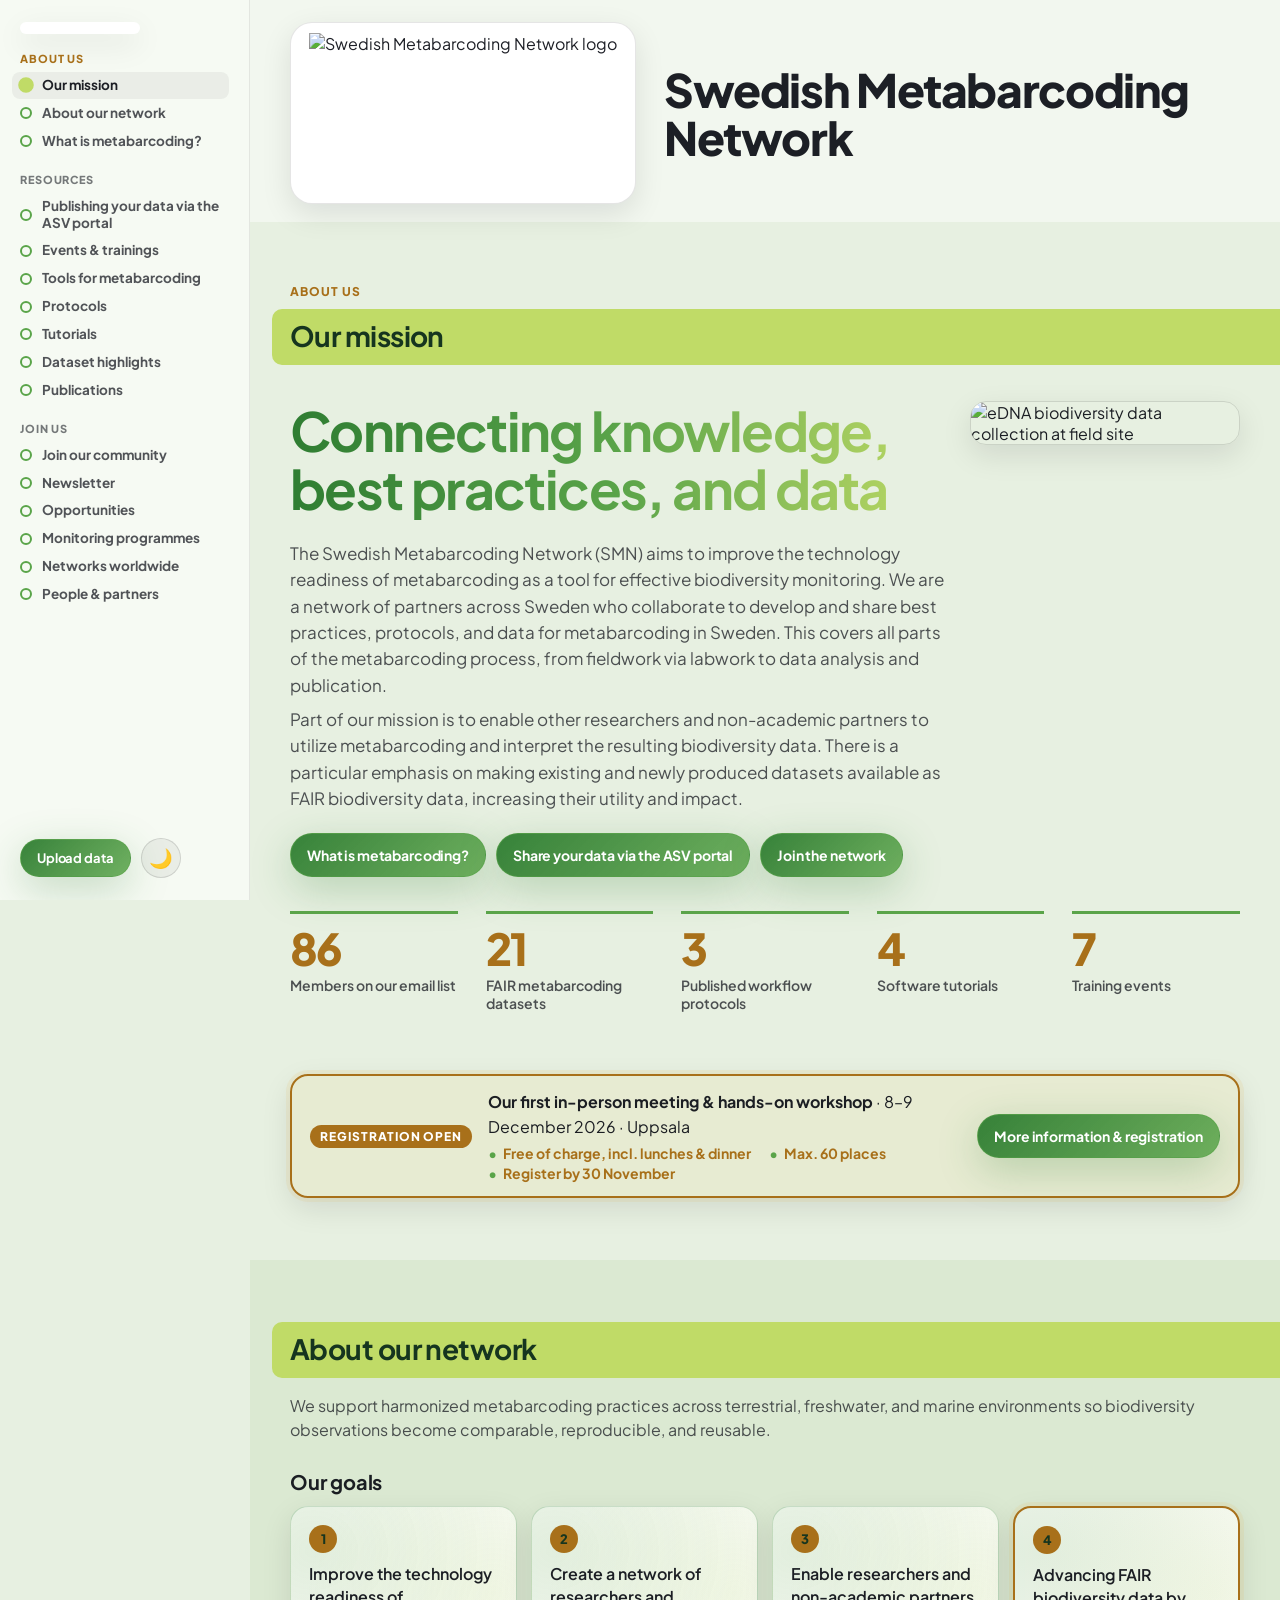
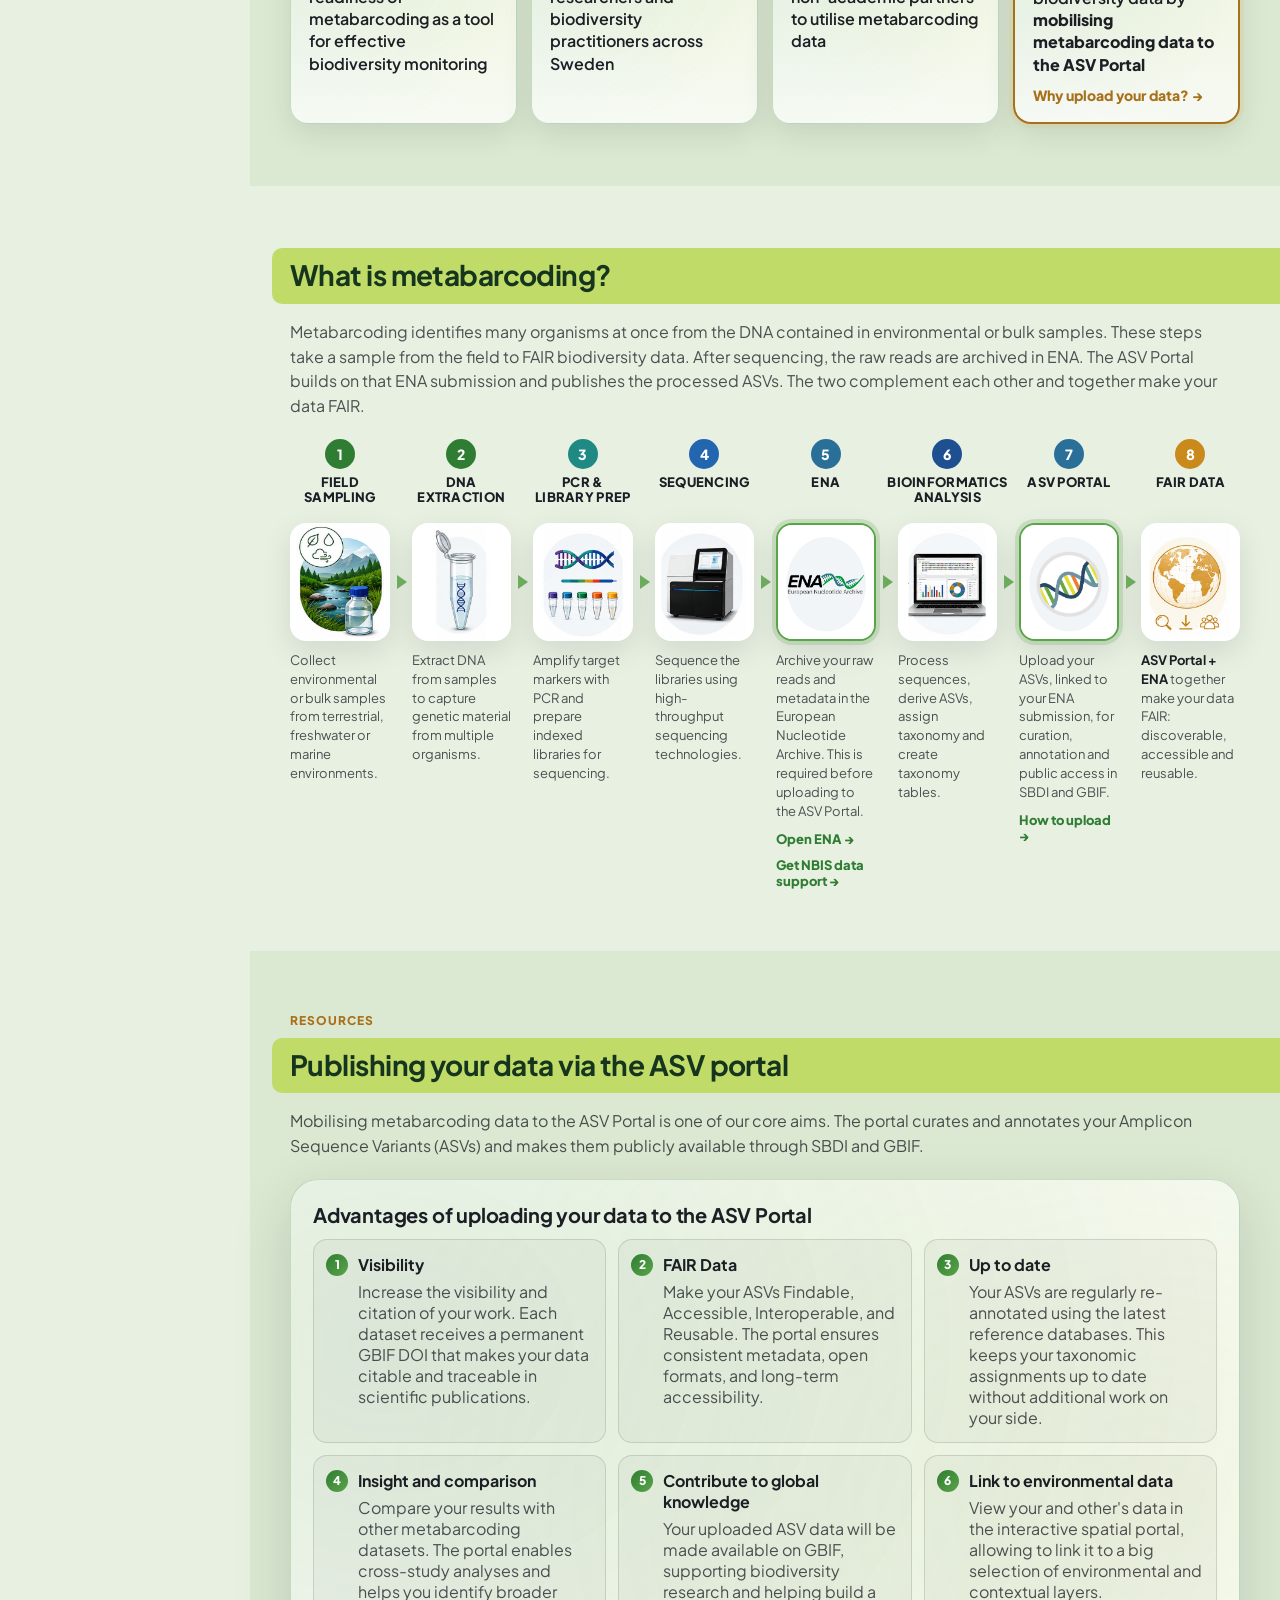
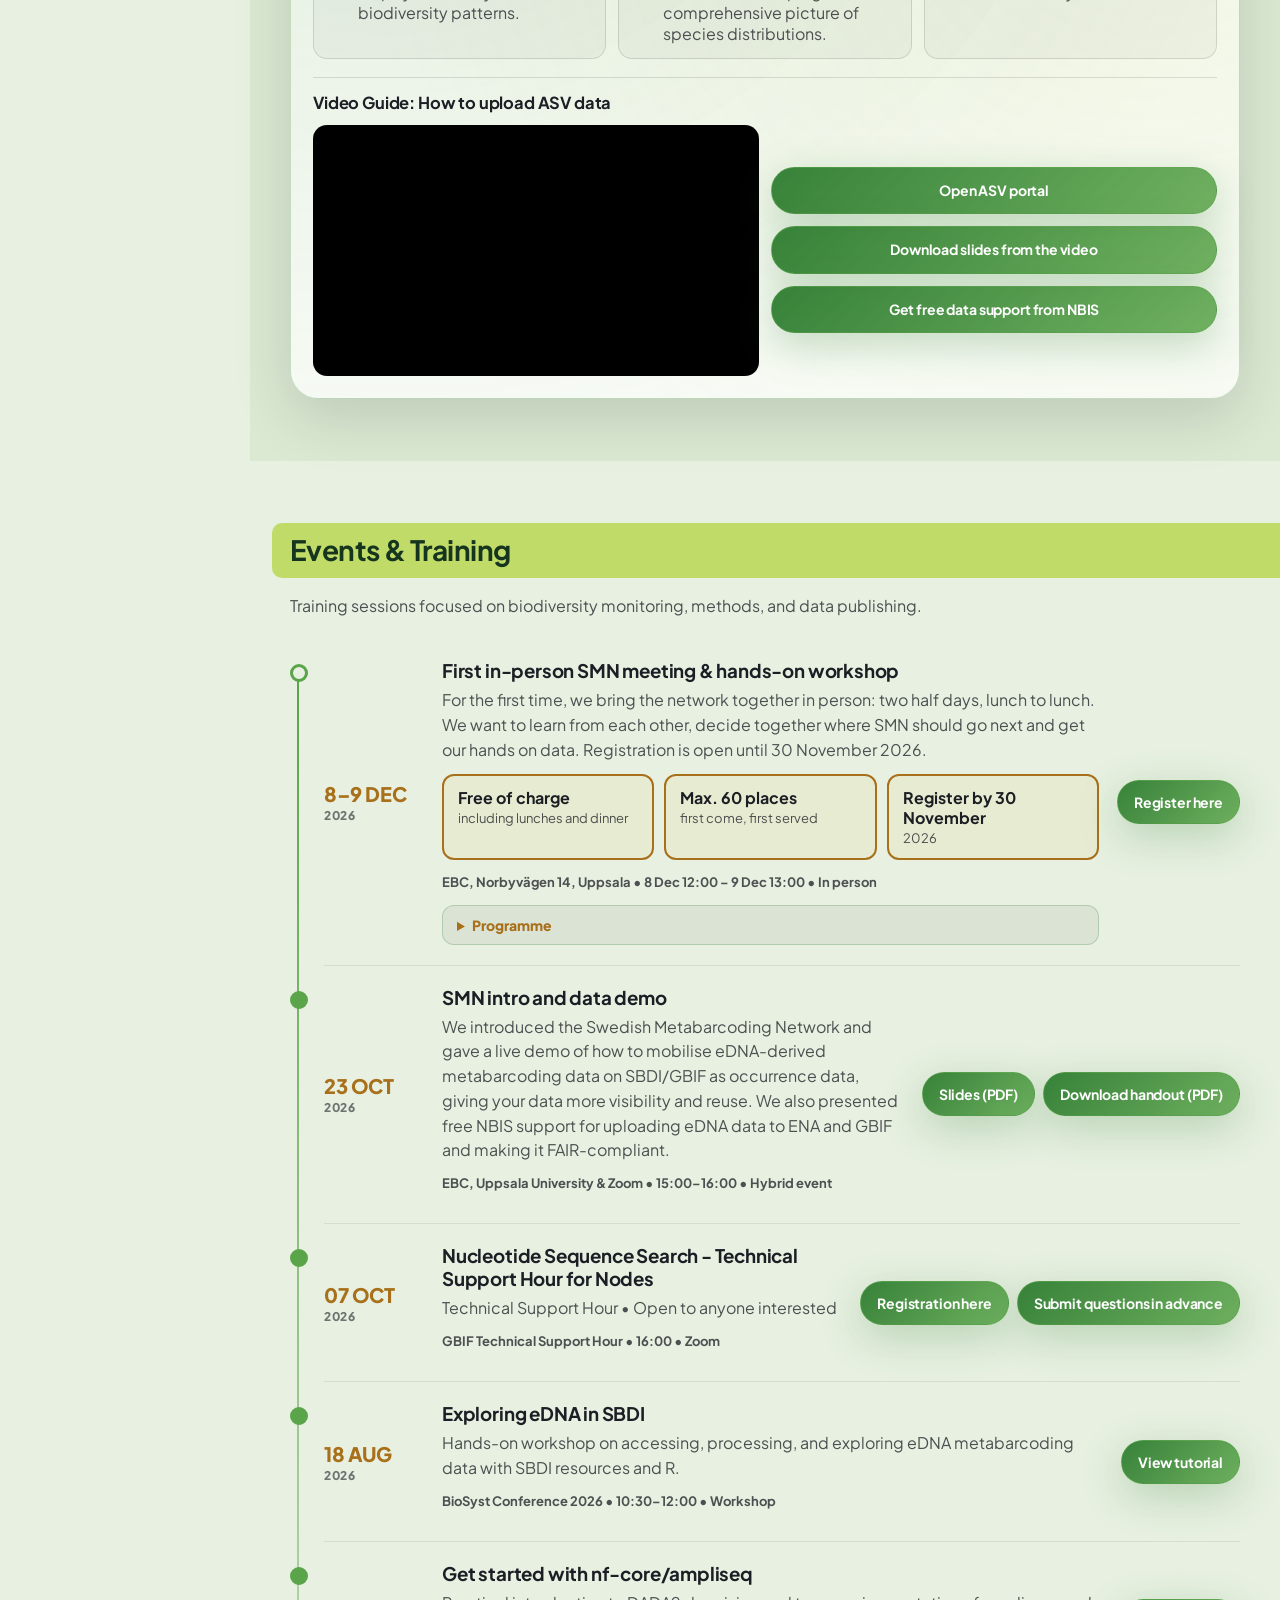
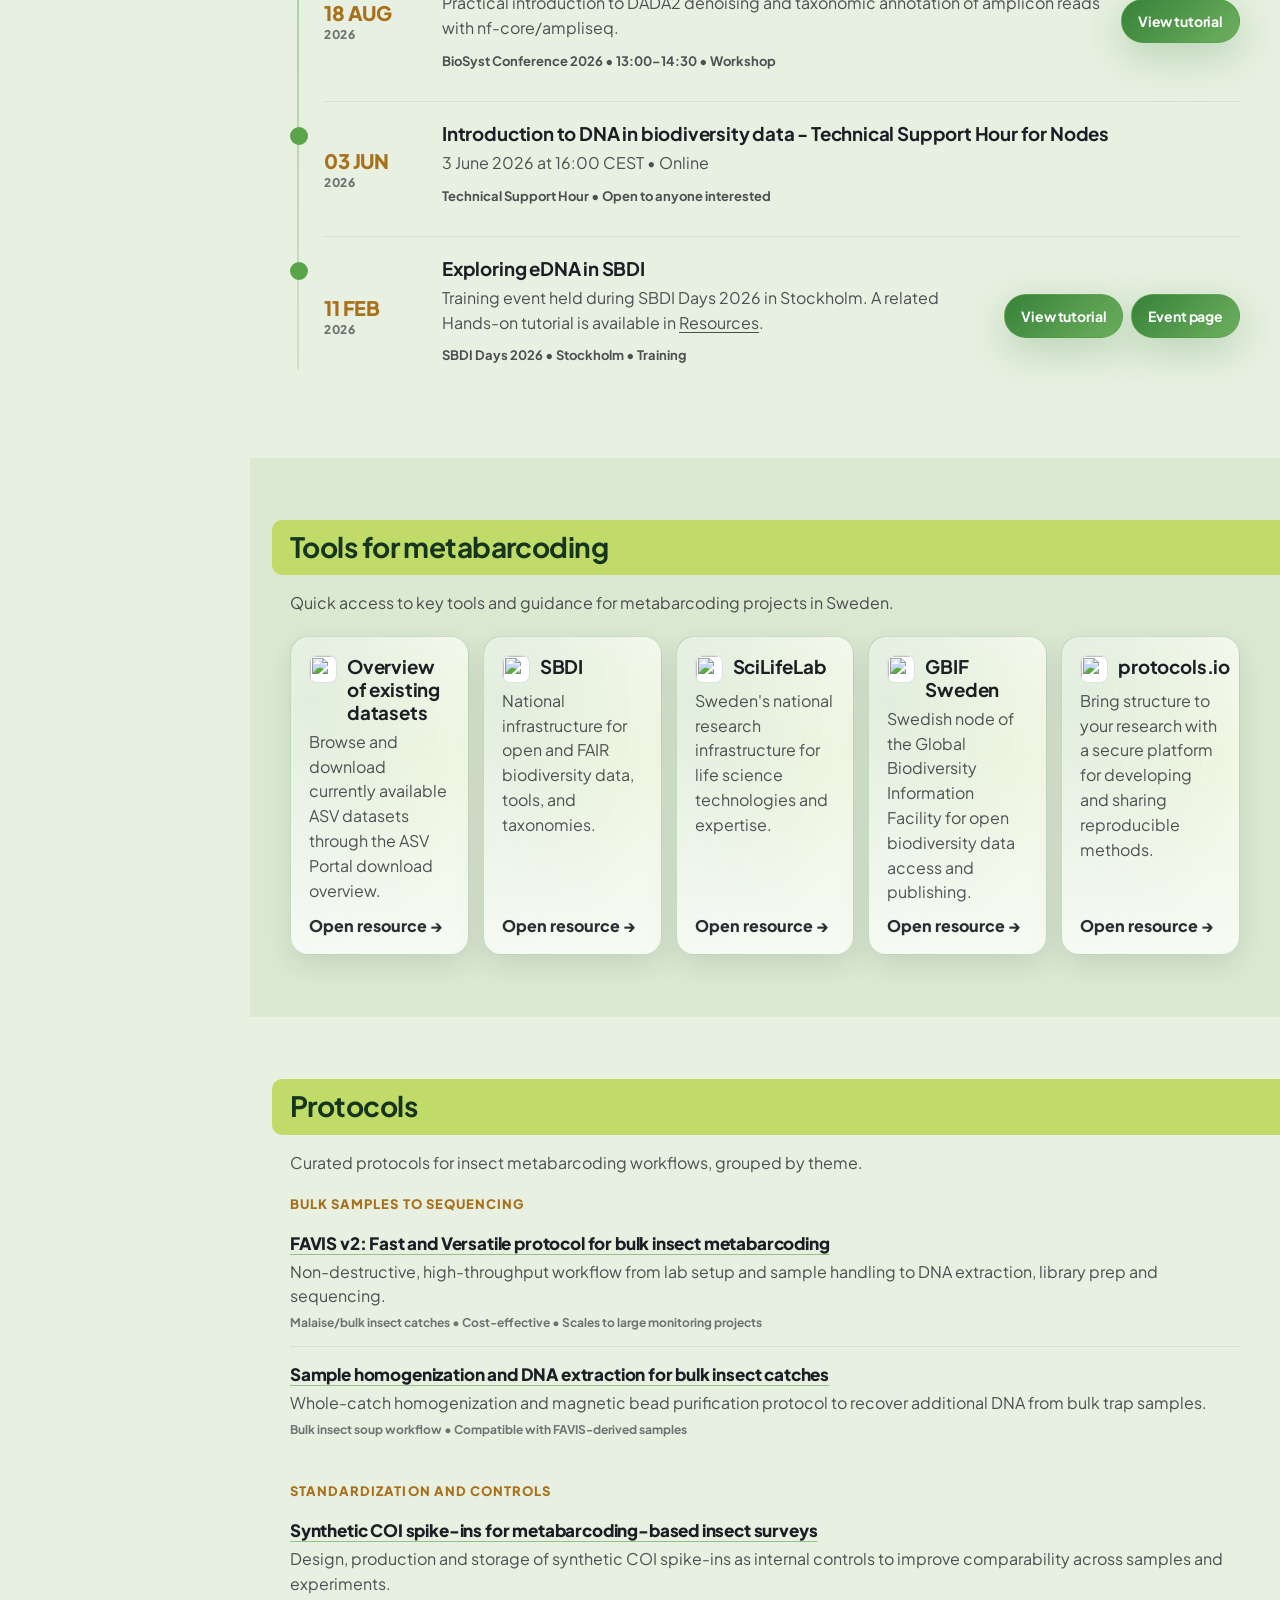
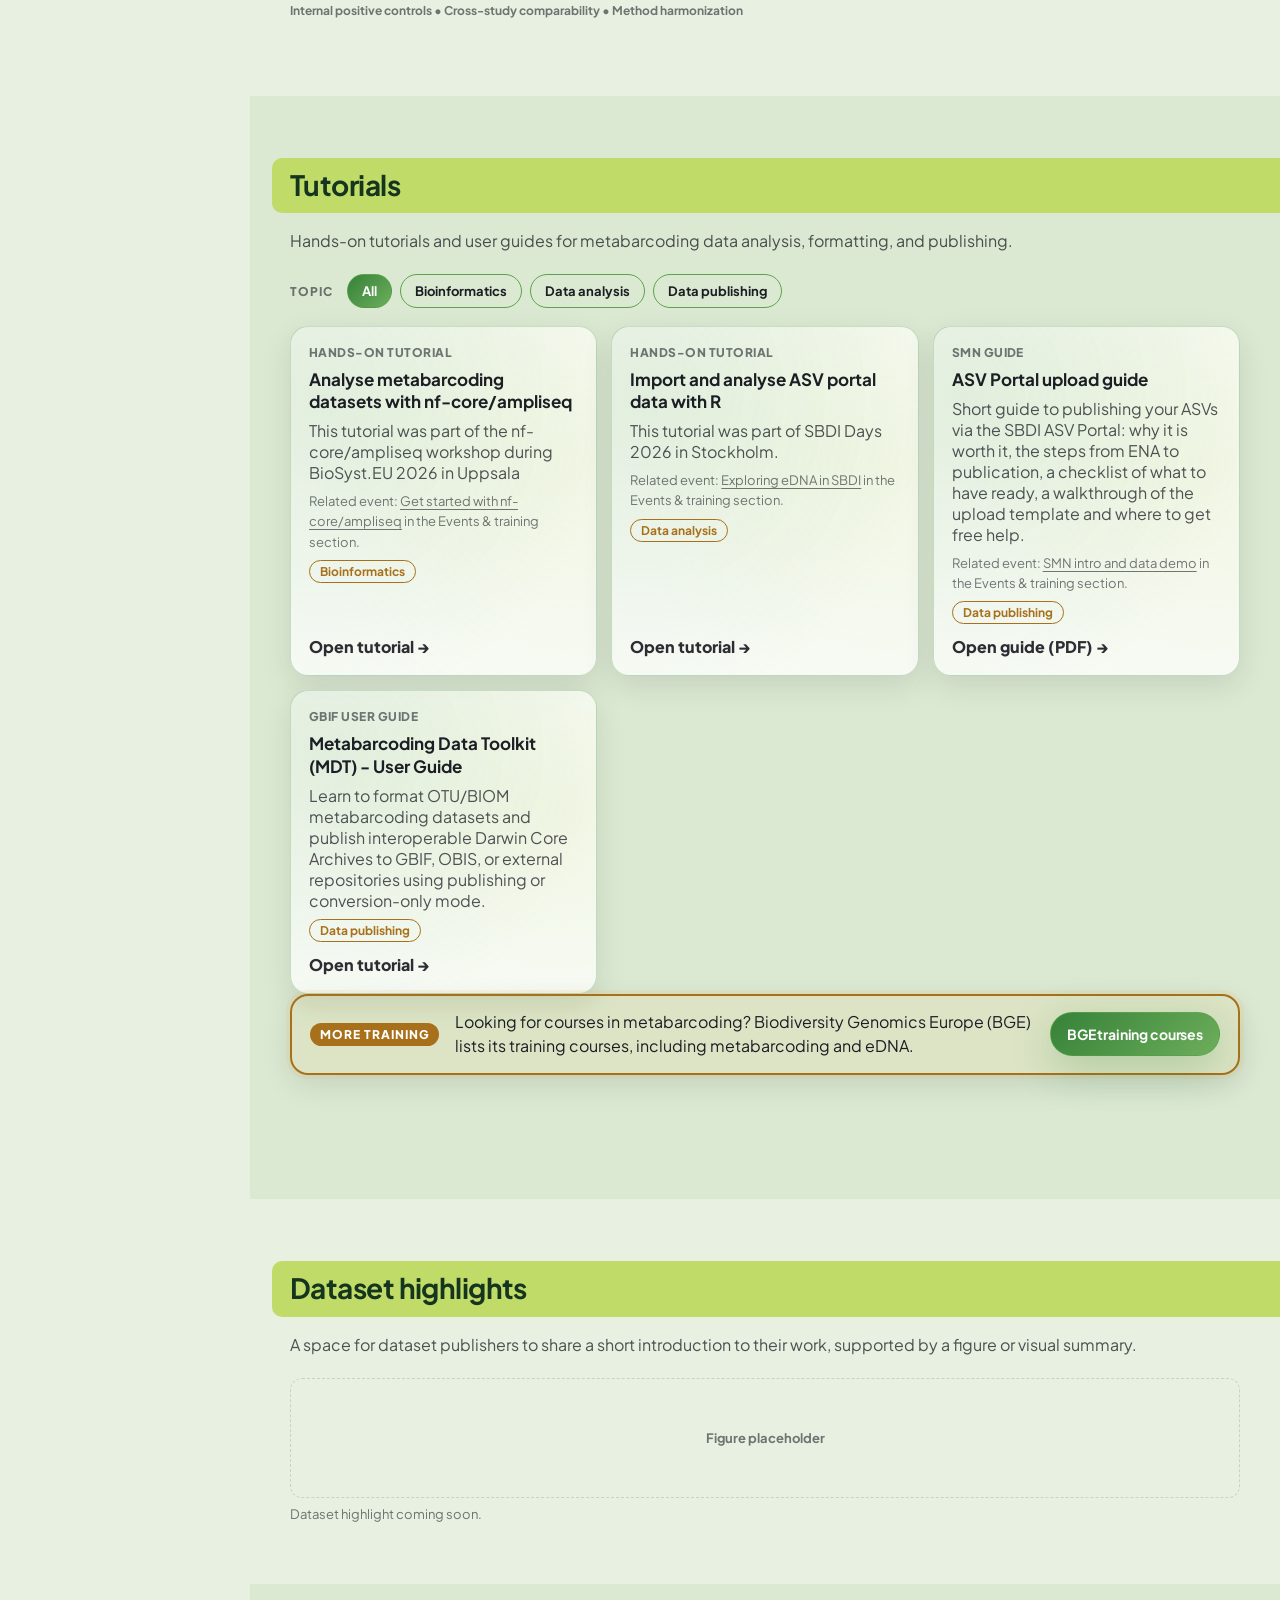
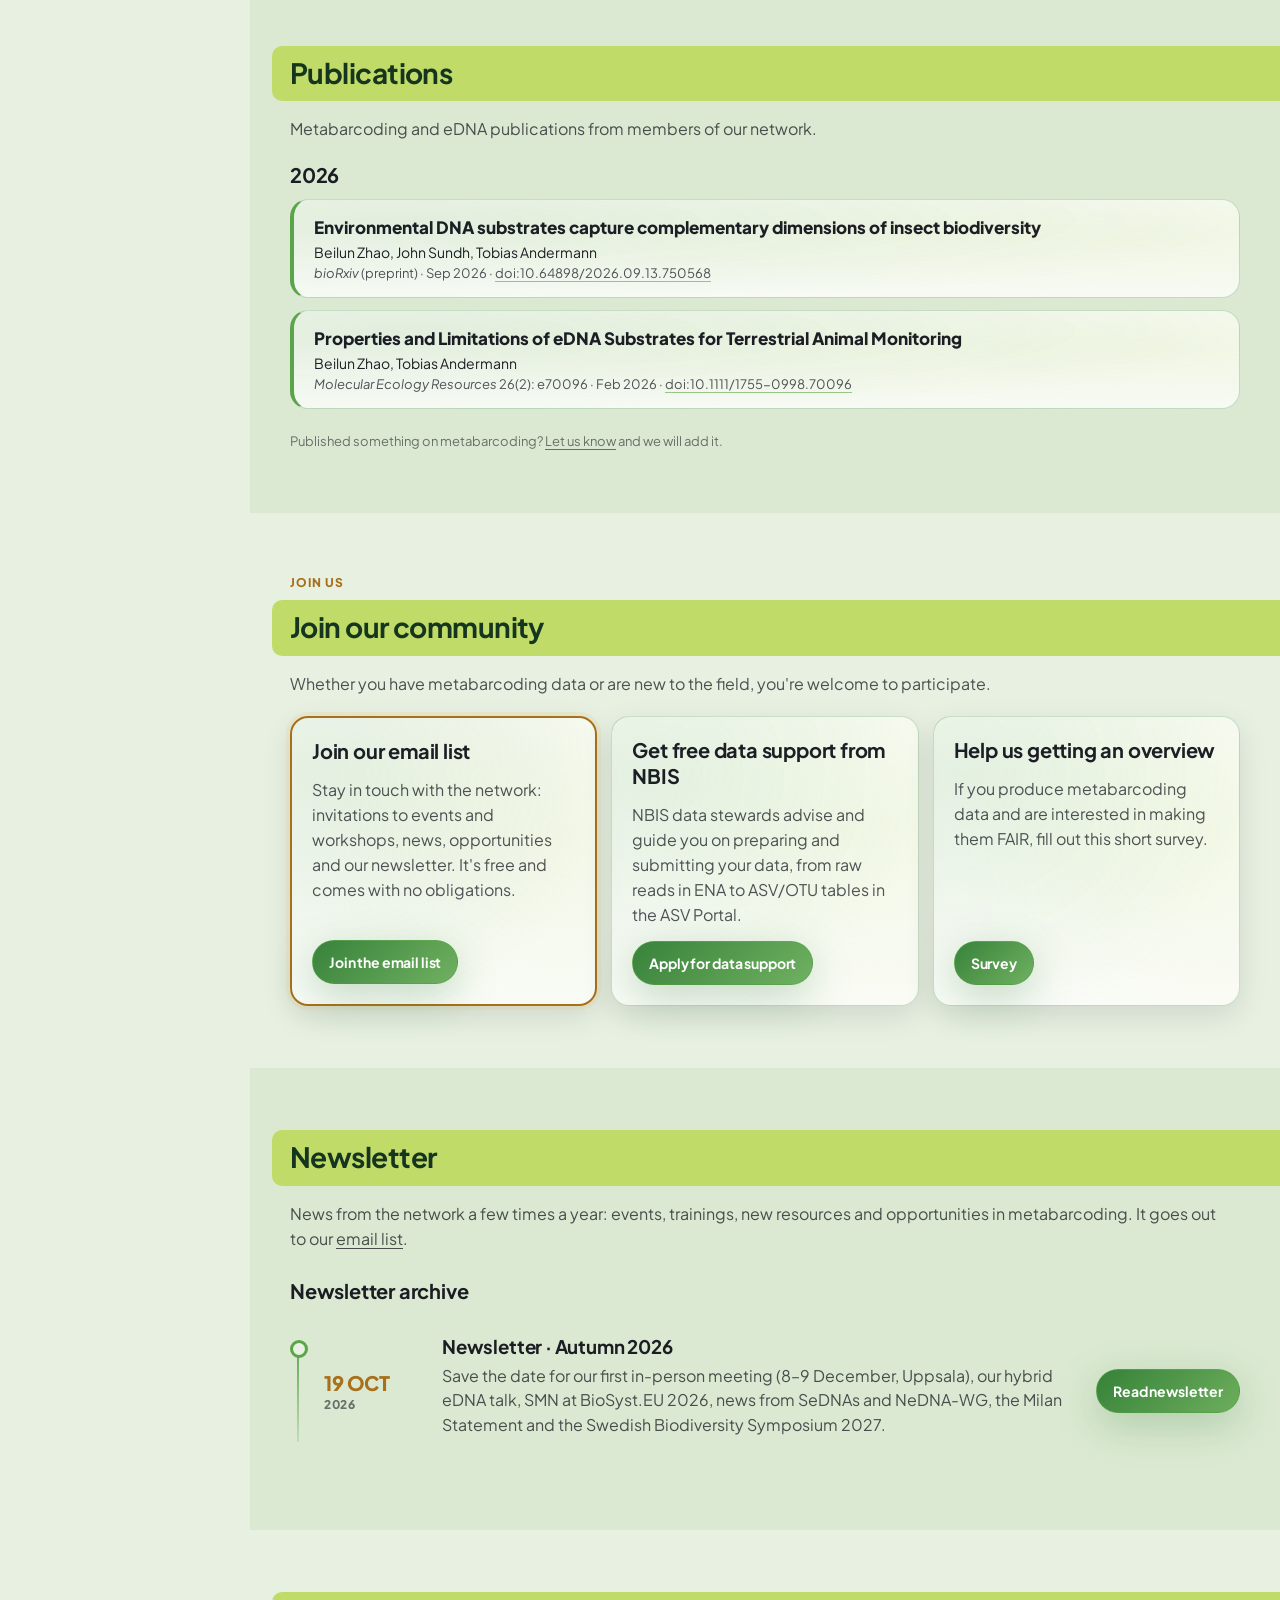
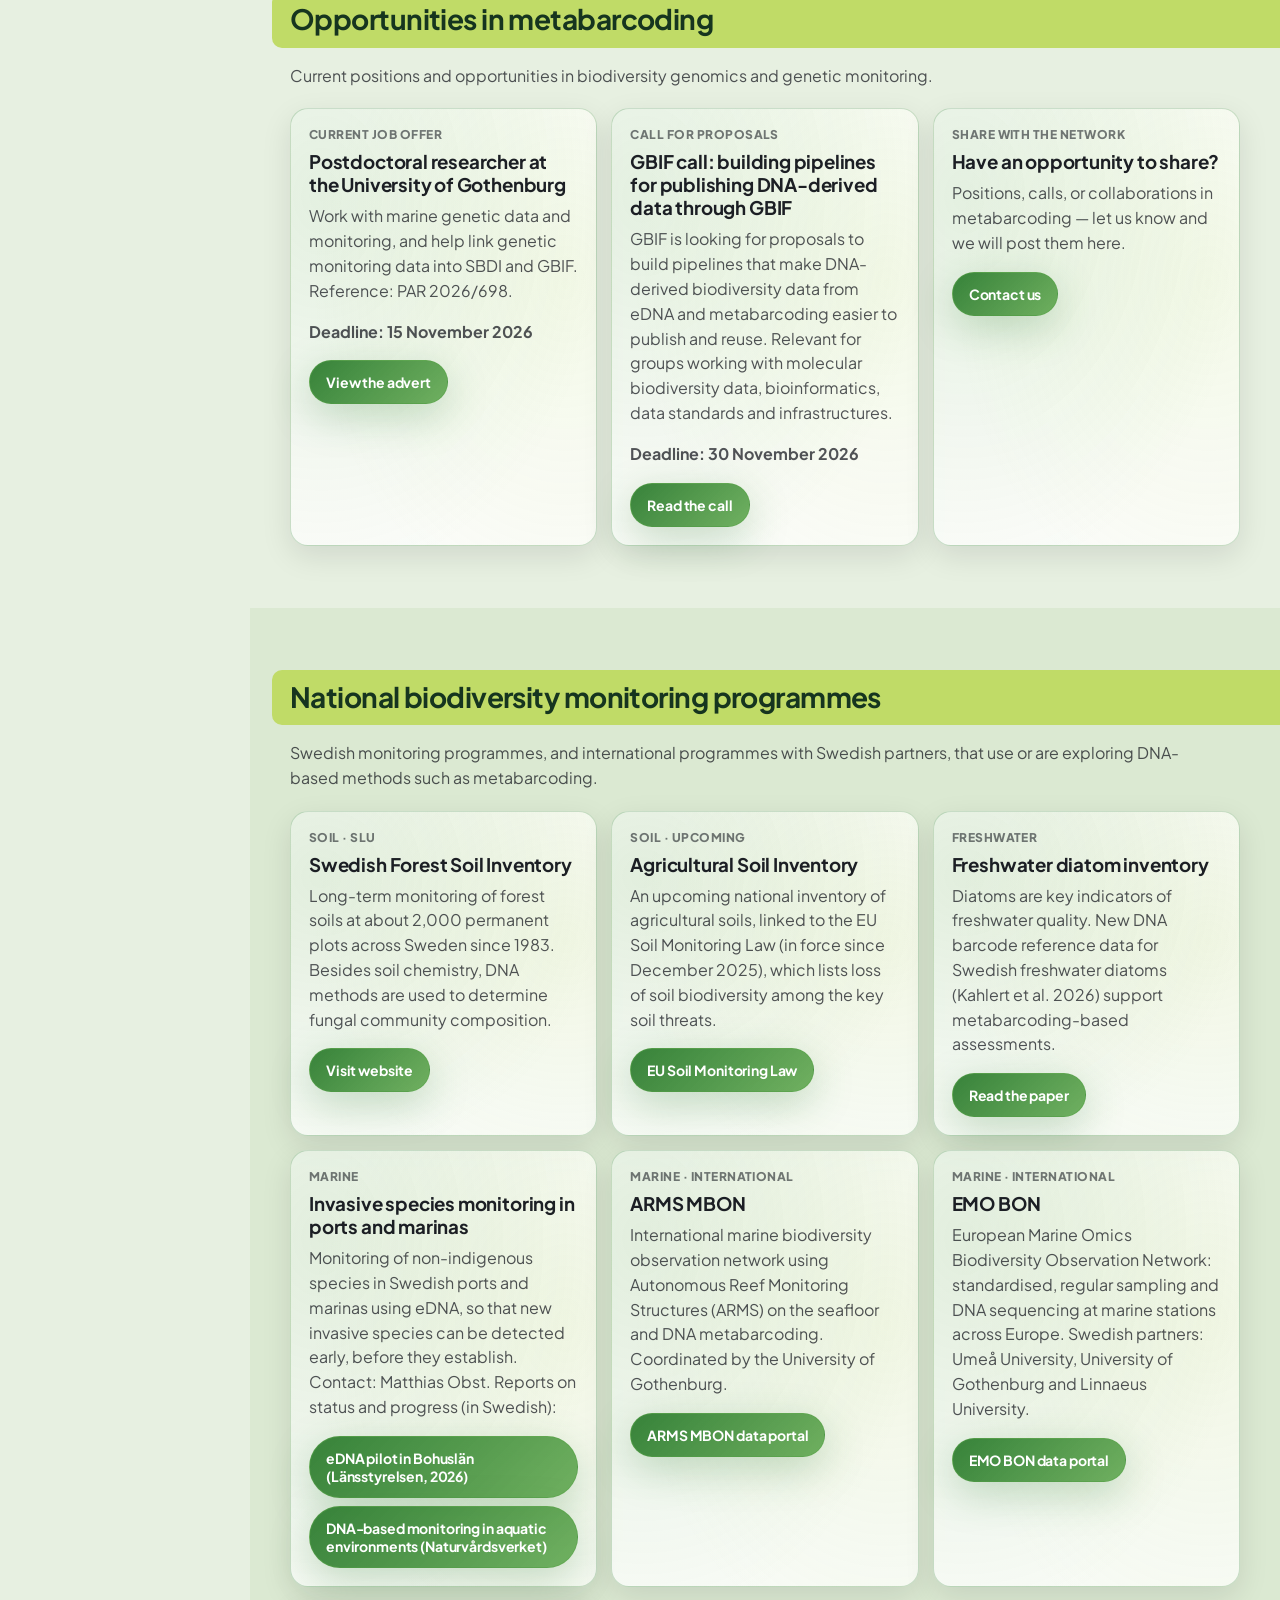
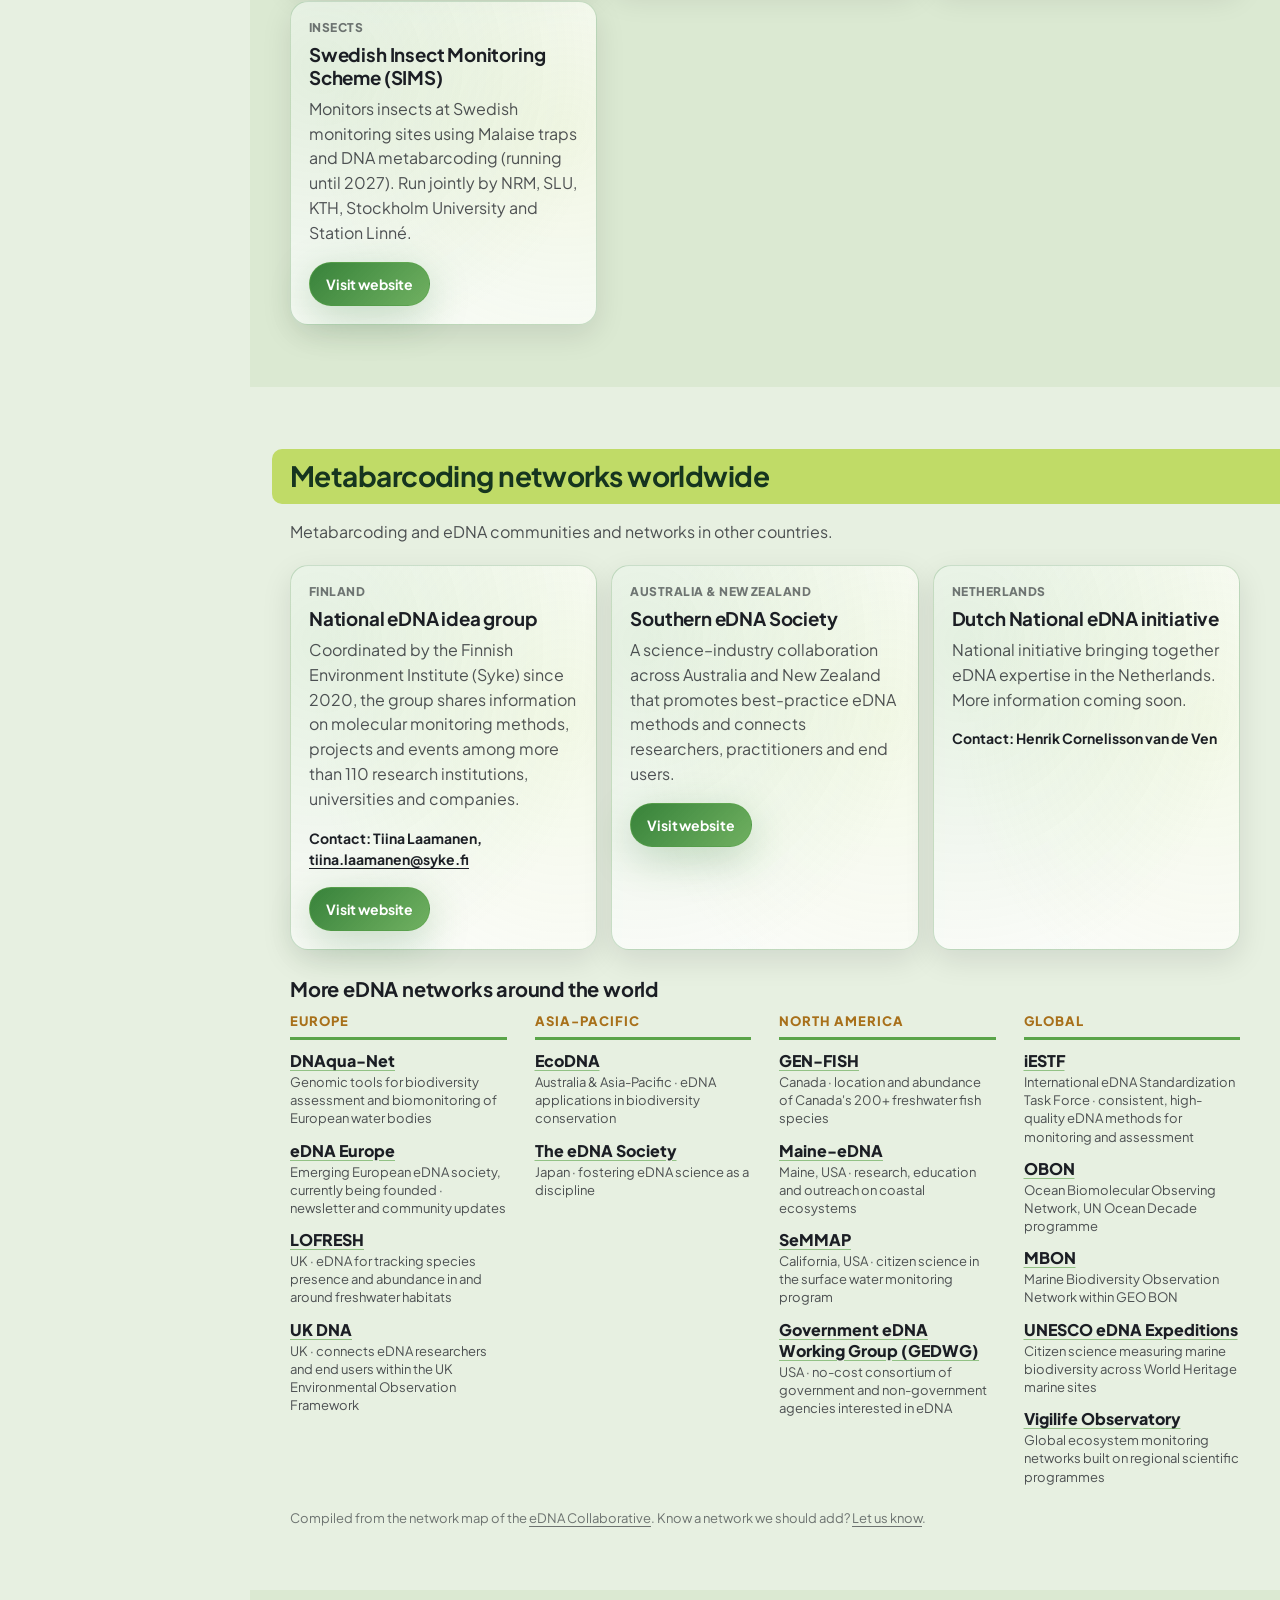
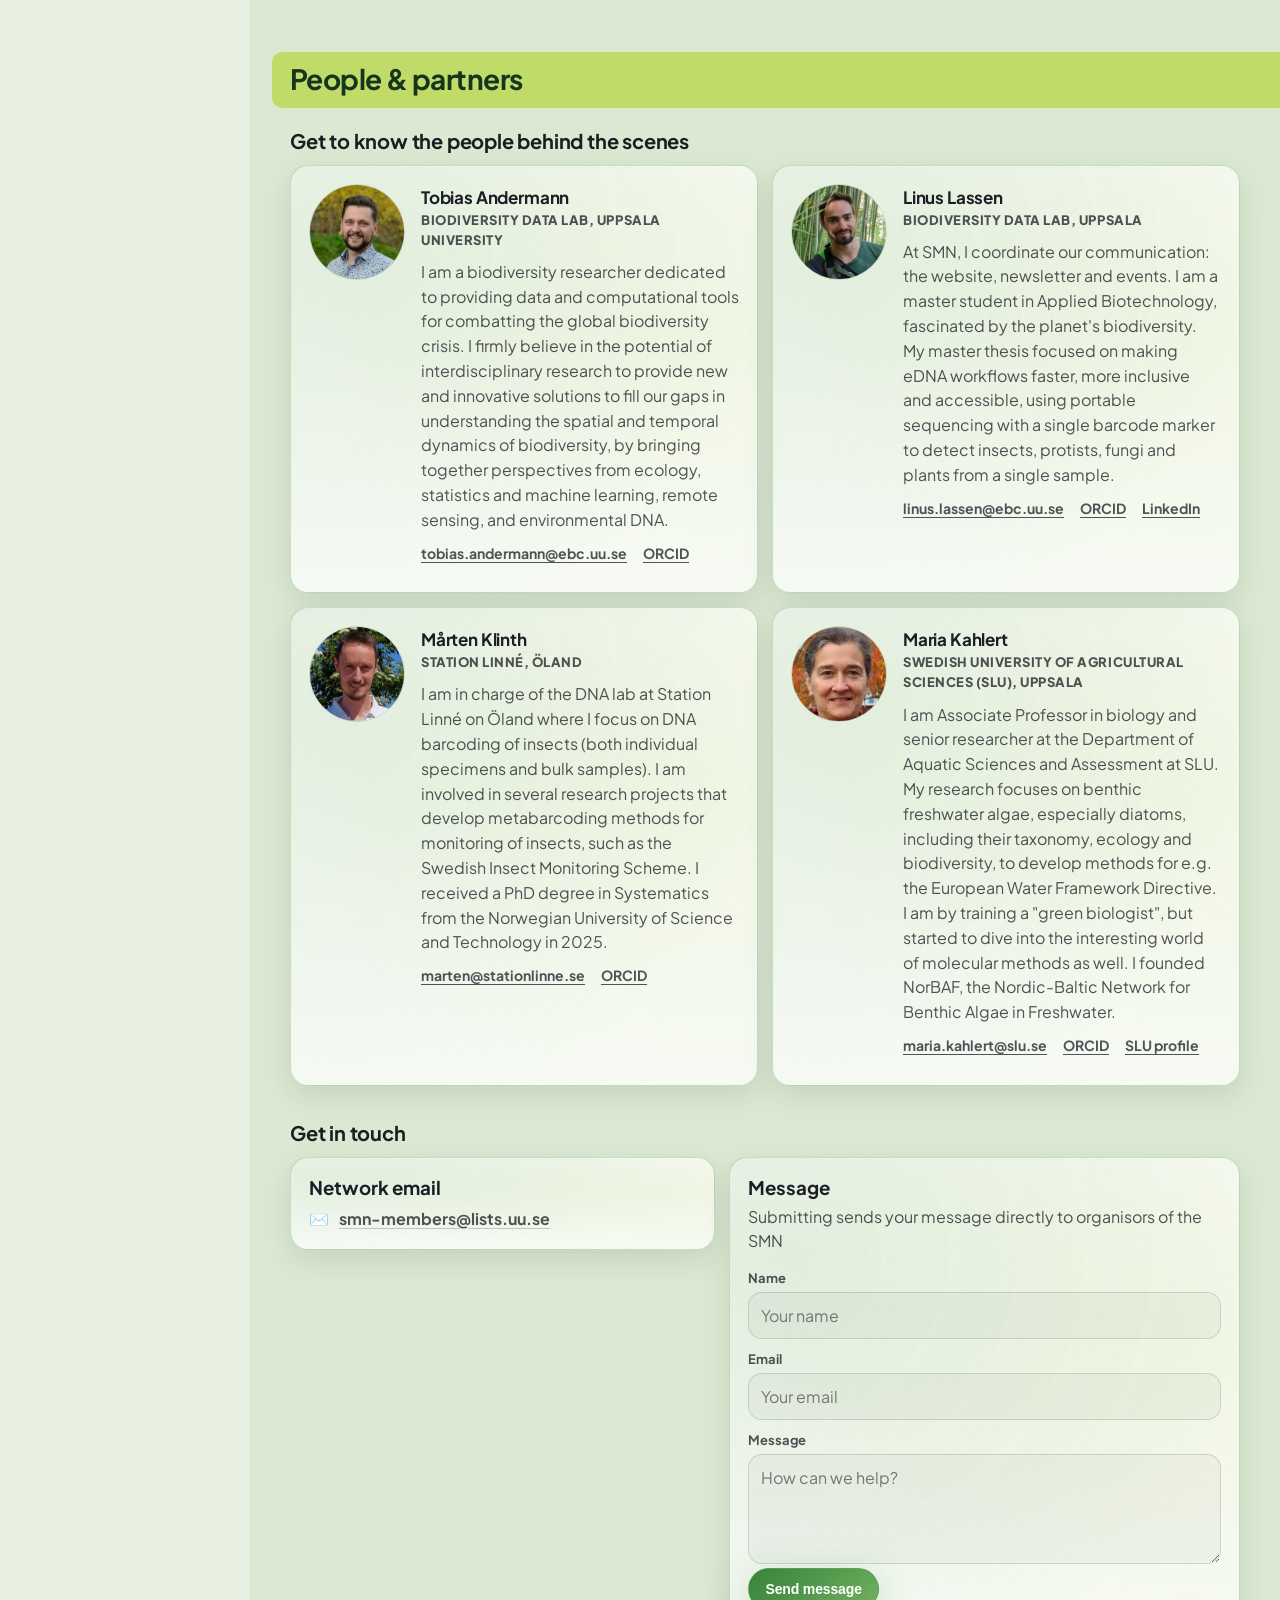
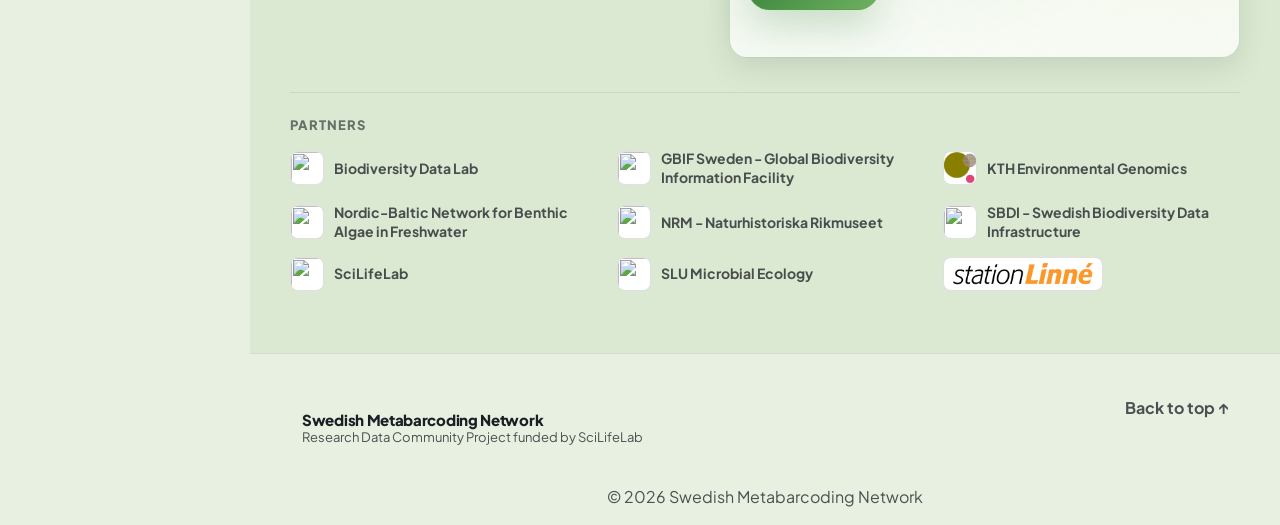
==== commit ba0d8146: "Update marine monitoring: ports and marinas, reports, ARMS MBON and EMO BON Co-Authored-By: Claude O" ====
--- a/index.html
+++ b/index.html
@@ -886,7 +886,7 @@
         <div class="container">
             <div class="section-head title-bar--right reveal">
                 <h2>National biodiversity monitoring programmes</h2>
-                <p>Swedish monitoring programmes that use or are exploring DNA-based methods such as metabarcoding.</p>
+                <p>Swedish monitoring programmes, and international programmes with Swedish partners, that use or are exploring DNA-based methods such as metabarcoding.</p>
             </div>
 
             <div class="placeholder-grid">
@@ -913,8 +913,24 @@
 
                 <article class="opportunity-card reveal">
                     <span class="opportunity-kicker">Marine</span>
-                    <h3>Invasive species monitoring in harbours</h3>
-                    <p>Monitoring of non-indigenous species in Swedish harbours. Contact: Matthias Obst. More information coming soon.</p>
+                    <h3>Invasive species monitoring in ports and marinas</h3>
+                    <p>Monitoring of non-indigenous species in Swedish ports and marinas using eDNA, so that new invasive species can be detected early, before they establish. Contact: Matthias Obst. Reports on status and progress (in Swedish):</p>
+                    <a class="btn btn-secondary" href="https://www.lansstyrelsen.se/vastra-gotaland/om-oss/vara-tjanster/publikationer/2026/overvakning-av-frammande-marina-arter-med-edna-i-bohuslan.html" target="_blank" rel="noopener noreferrer">eDNA pilot in Bohuslän (Länsstyrelsen, 2026)</a>
+                    <a class="btn btn-secondary" href="https://www.naturvardsverket.se/publikationer/7100/978-91-620-7157-8/" target="_blank" rel="noopener noreferrer">DNA-based monitoring in aquatic environments (Naturvårdsverket)</a>
+                </article>
+
+                <article class="opportunity-card reveal" id="arms-mbon">
+                    <span class="opportunity-kicker">Marine · International</span>
+                    <h3>ARMS MBON</h3>
+                    <p>International marine biodiversity observation network using Autonomous Reef Monitoring Structures (ARMS) on the seafloor and DNA metabarcoding. Coordinated by the University of Gothenburg.</p>
+                    <a class="btn btn-primary" href="https://data.arms-mbon.org" target="_blank" rel="noopener noreferrer">ARMS MBON data portal</a>
+                </article>
+
+                <article class="opportunity-card reveal" id="emo-bon">
+                    <span class="opportunity-kicker">Marine · International</span>
+                    <h3>EMO BON</h3>
+                    <p>European Marine Omics Biodiversity Observation Network: standardised, regular sampling and DNA sequencing at marine stations across Europe. Swedish partners: Umeå University, University of Gothenburg and Linnaeus University.</p>
+                    <a class="btn btn-primary" href="https://data.emobon.embrc.eu" target="_blank" rel="noopener noreferrer">EMO BON data portal</a>
                 </article>
 
                 <article class="opportunity-card reveal">
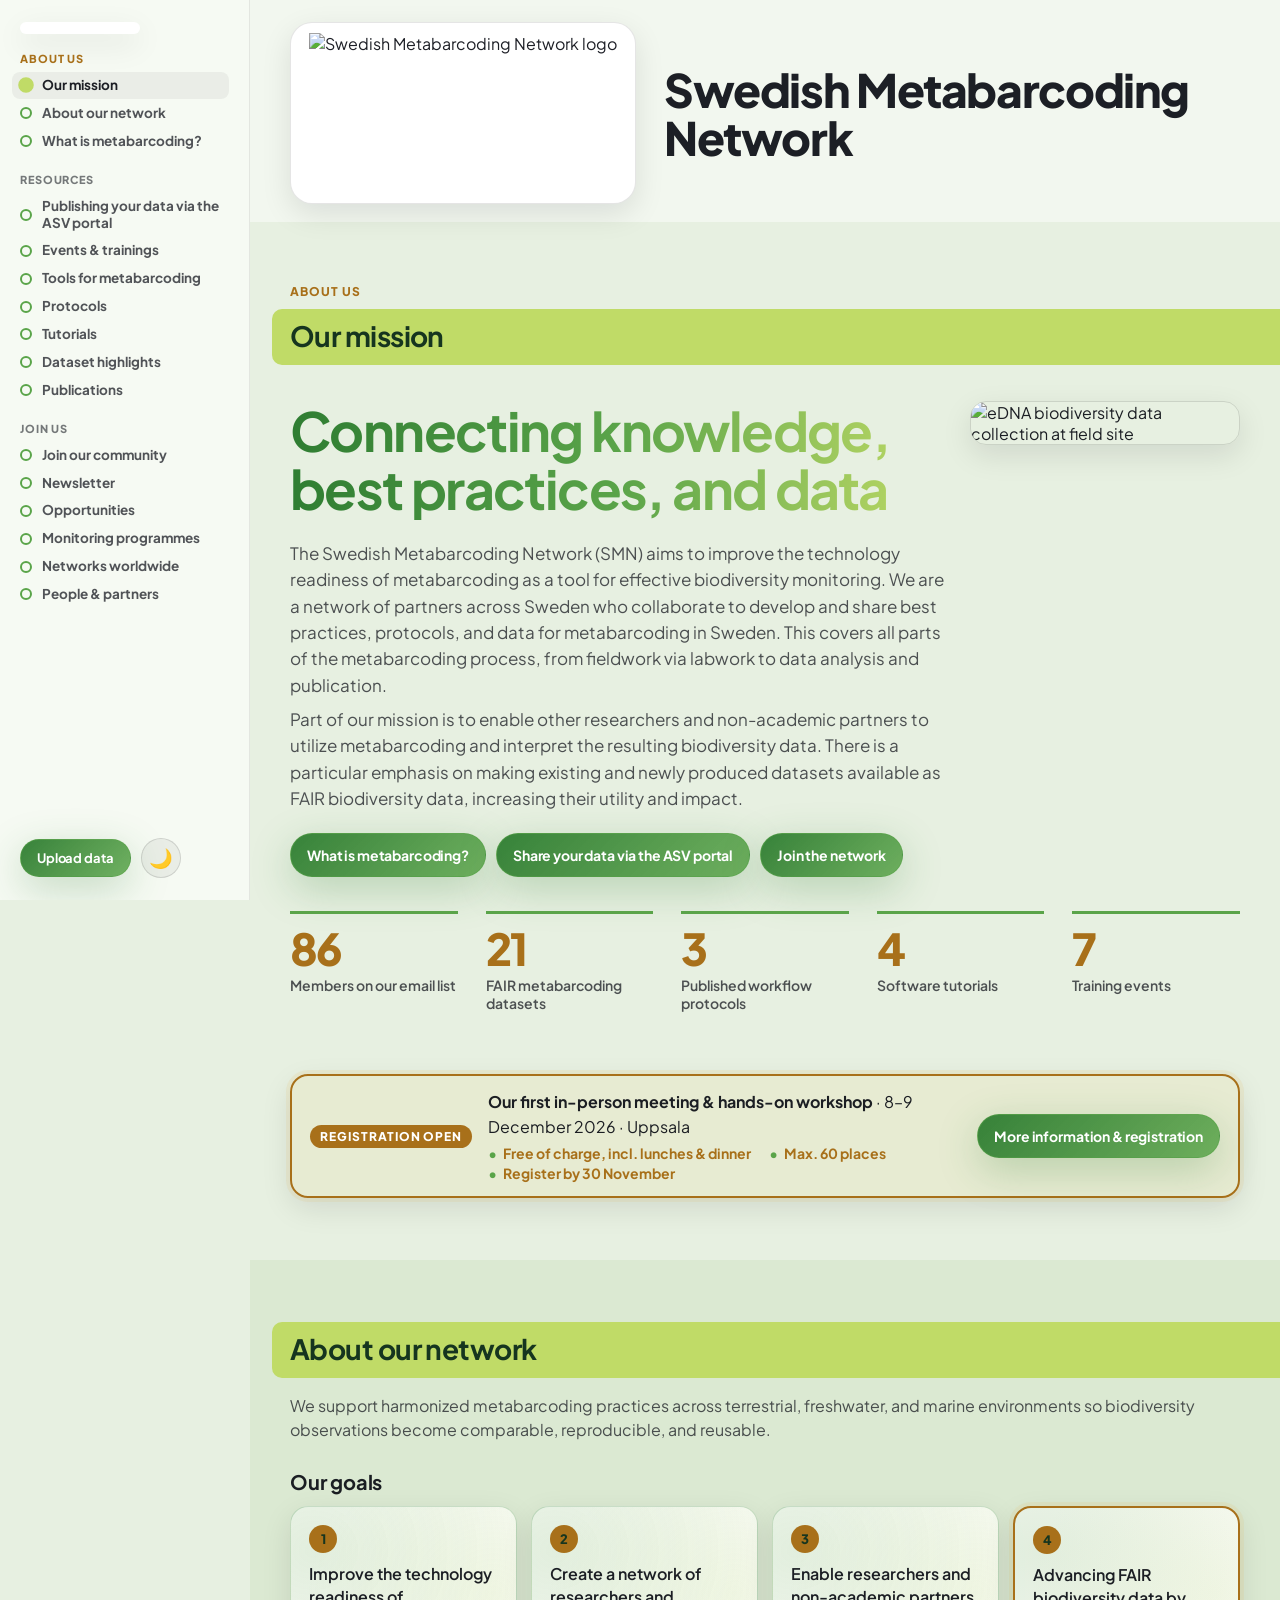
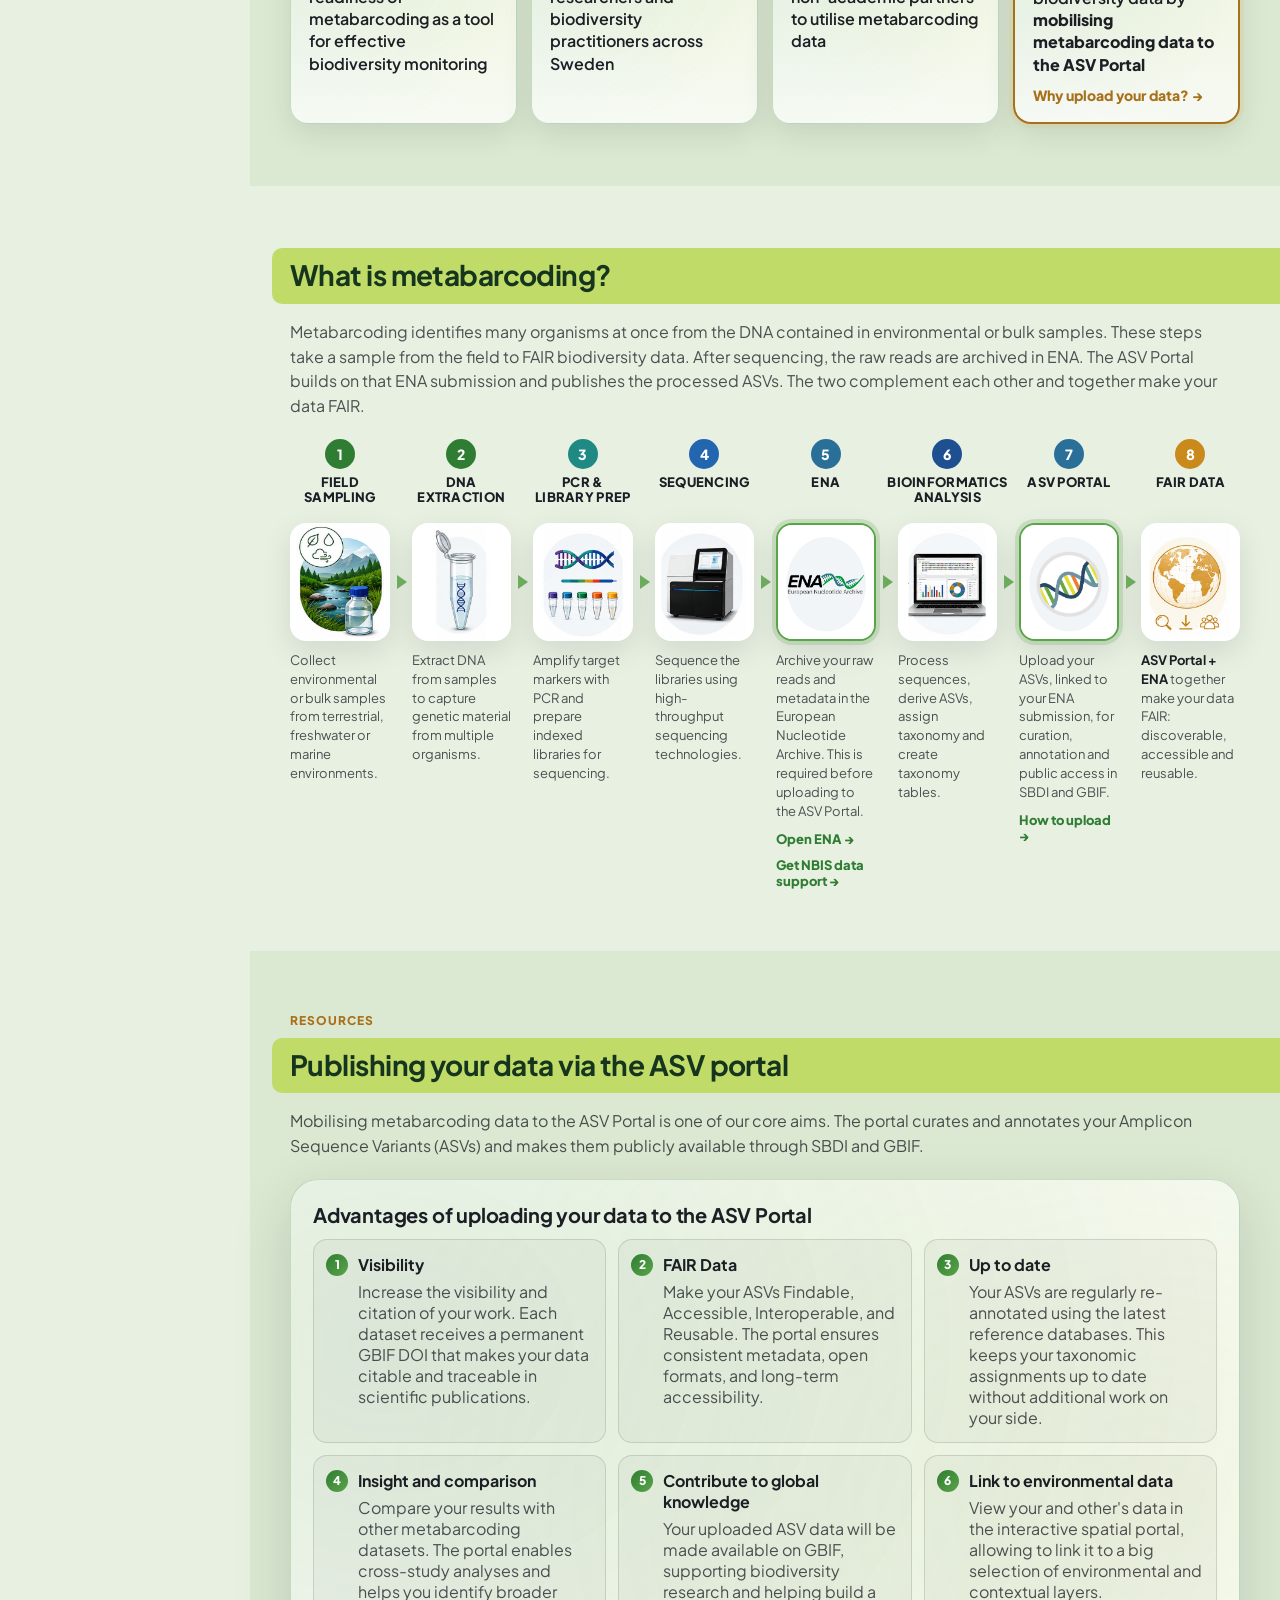
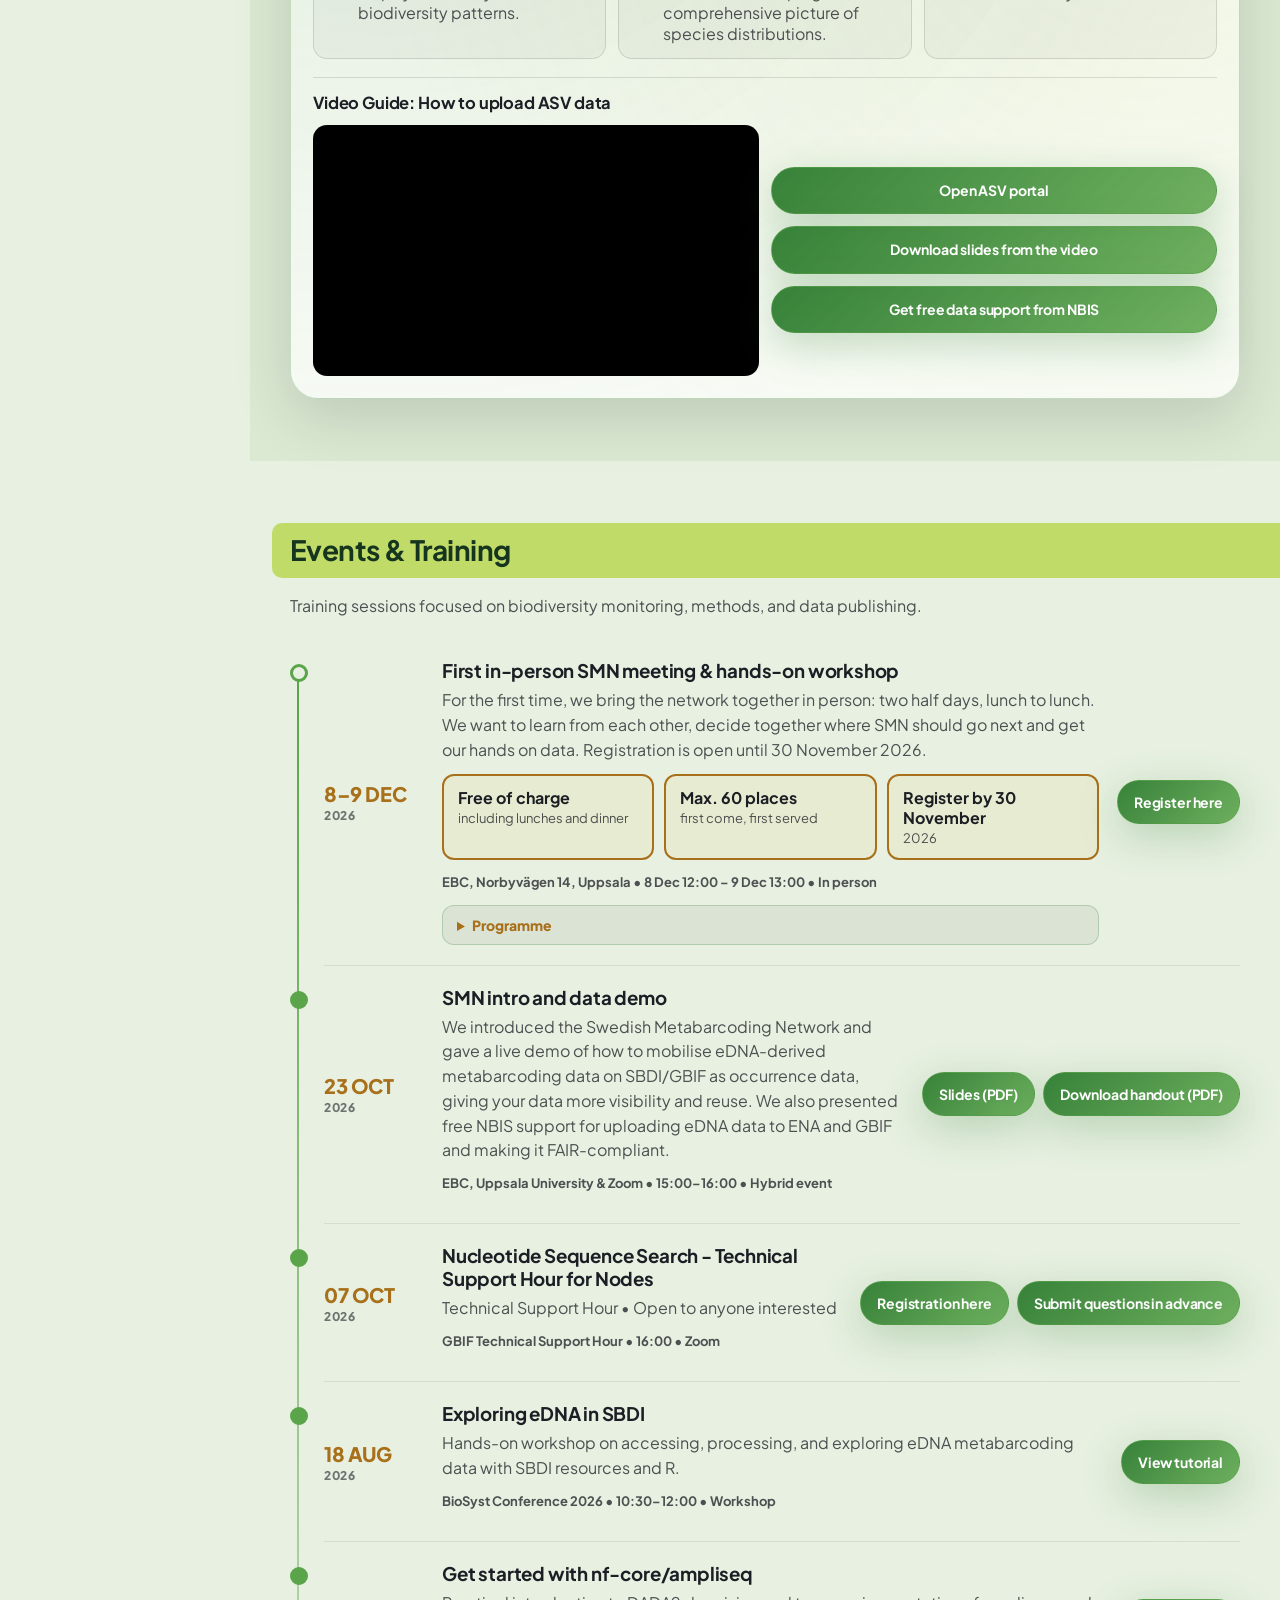
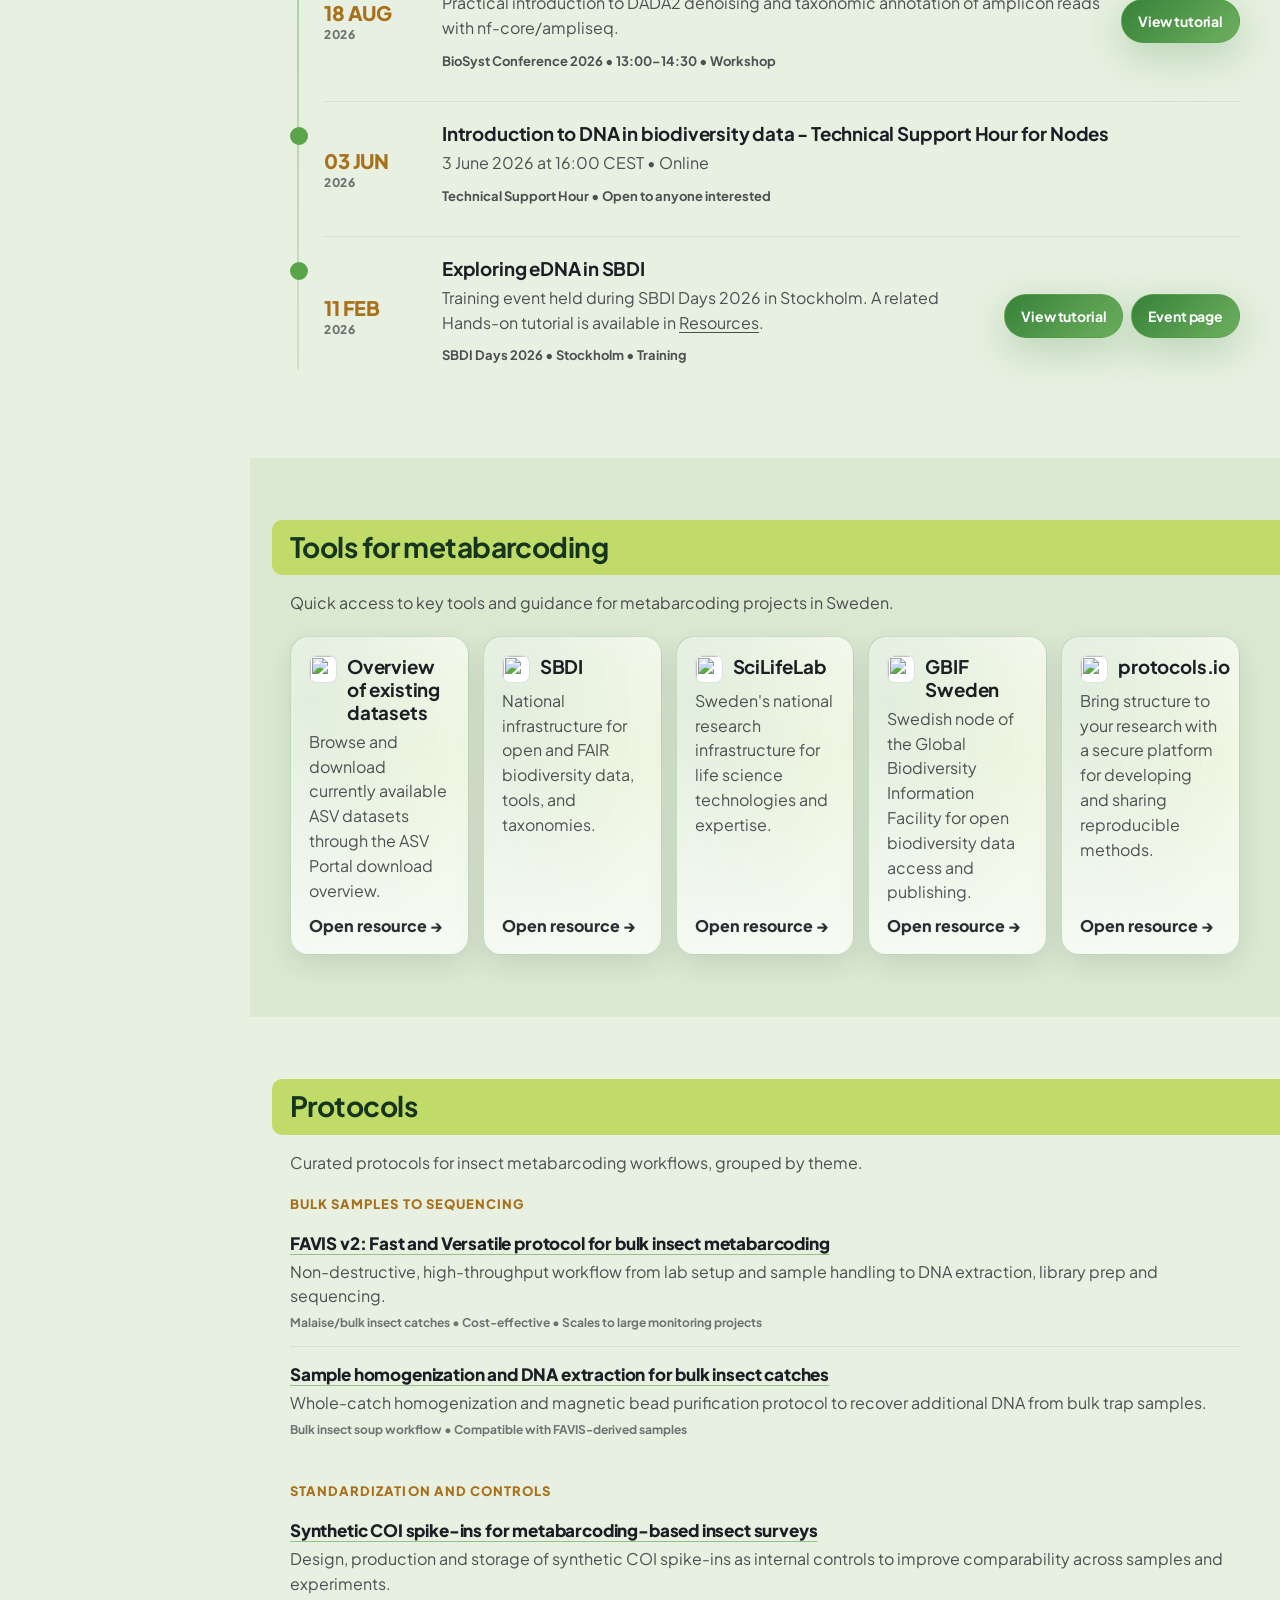
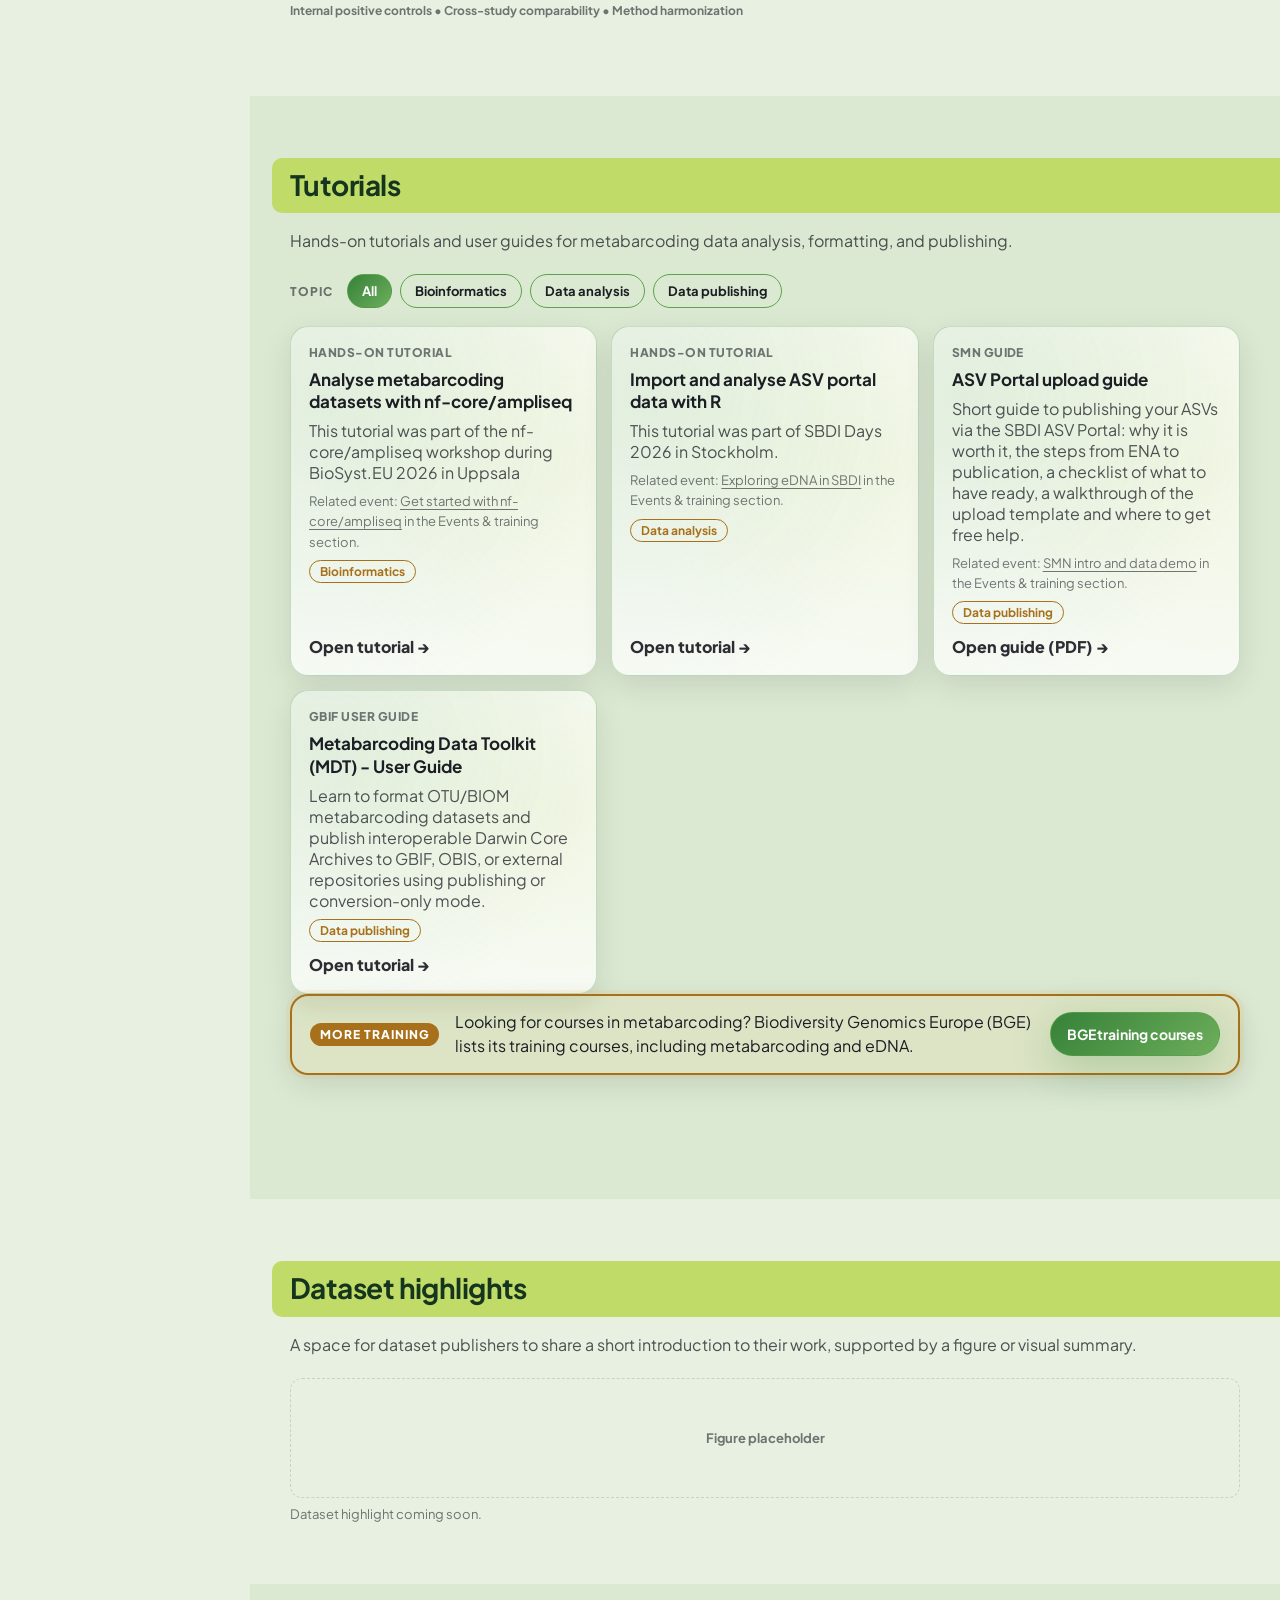
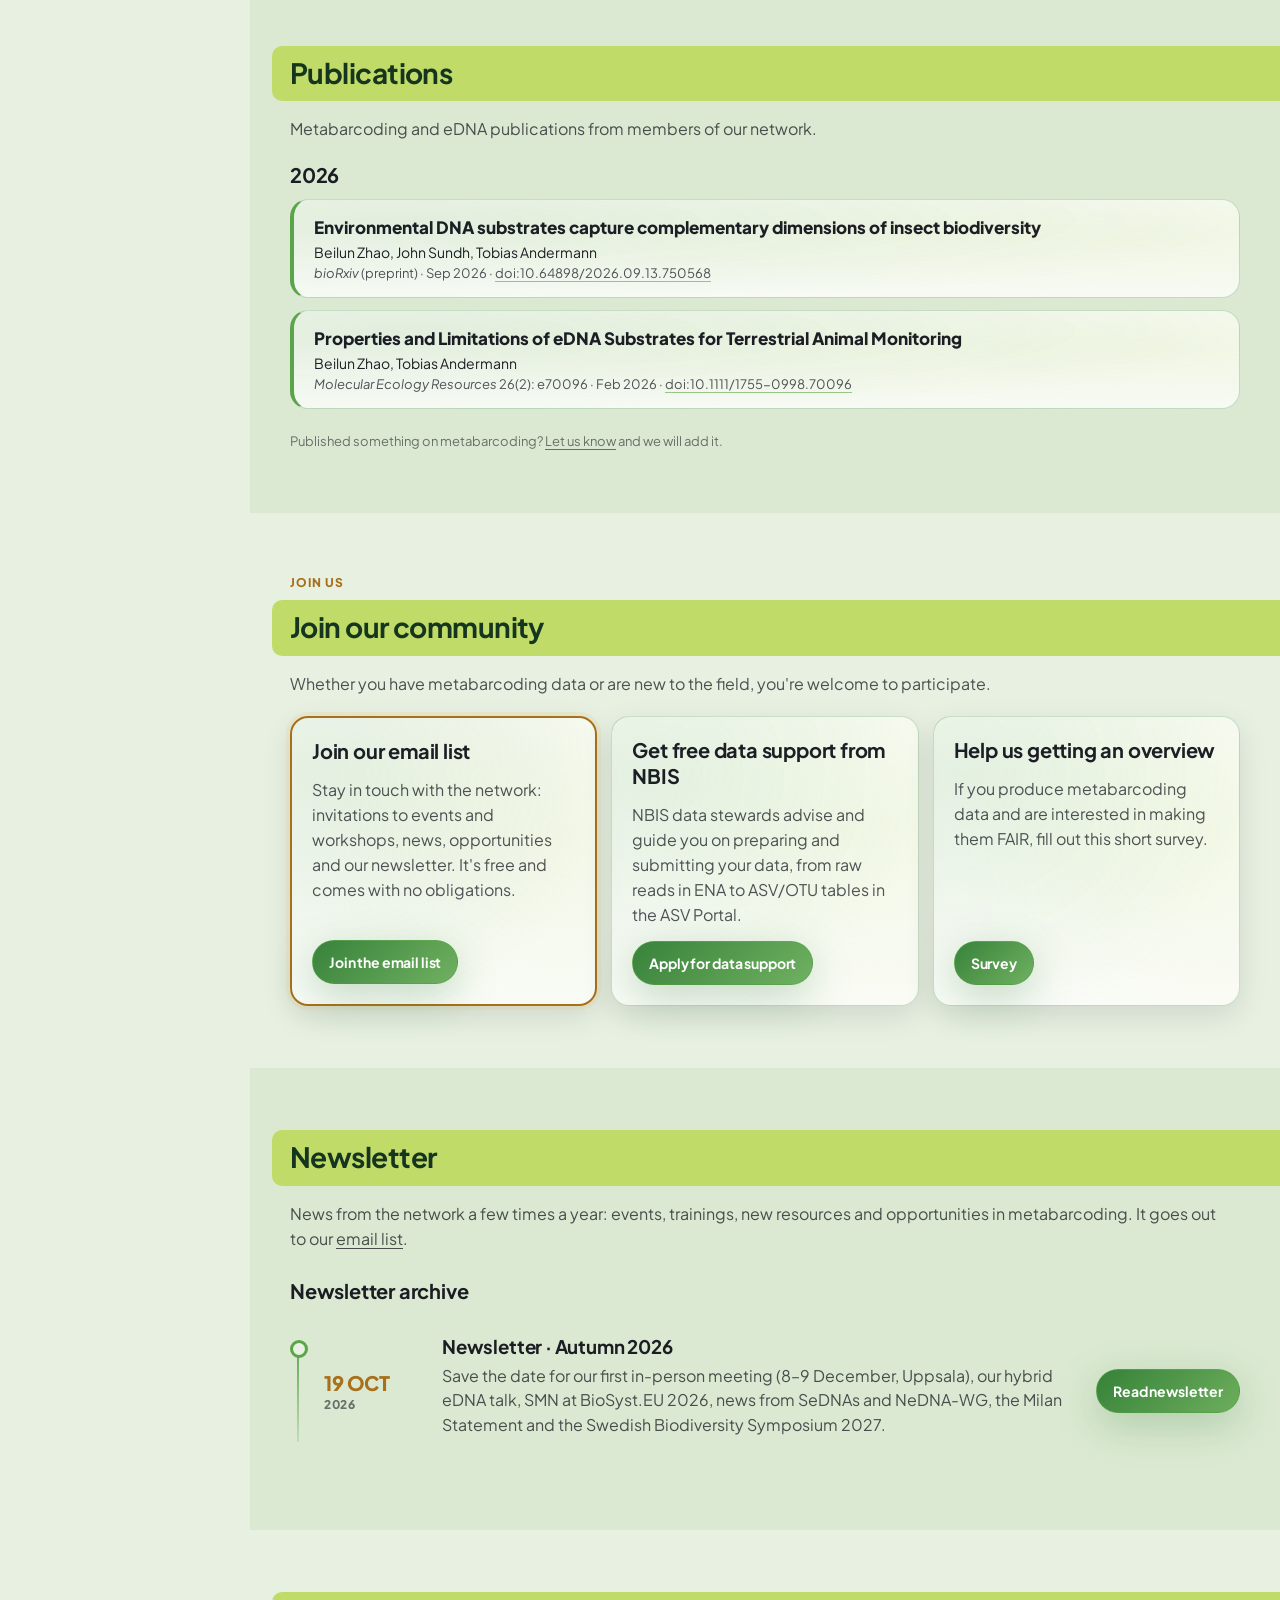
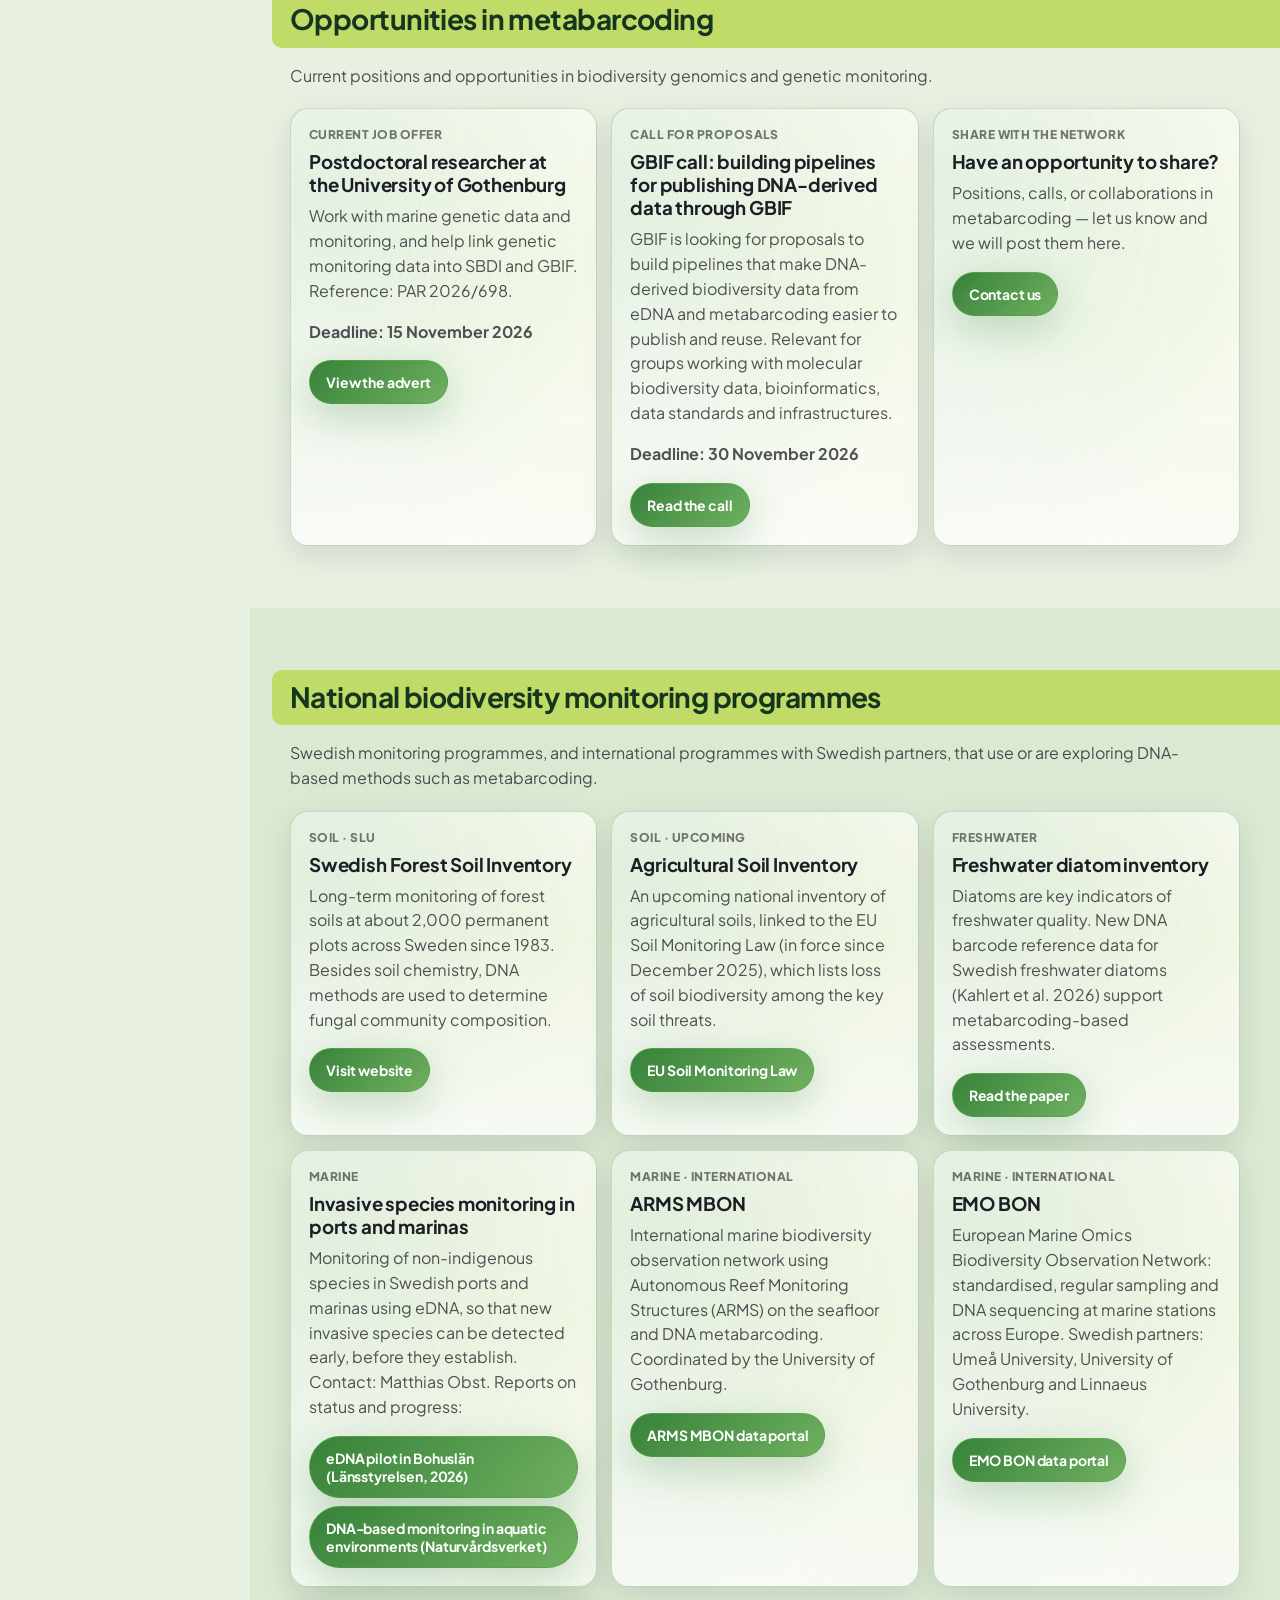
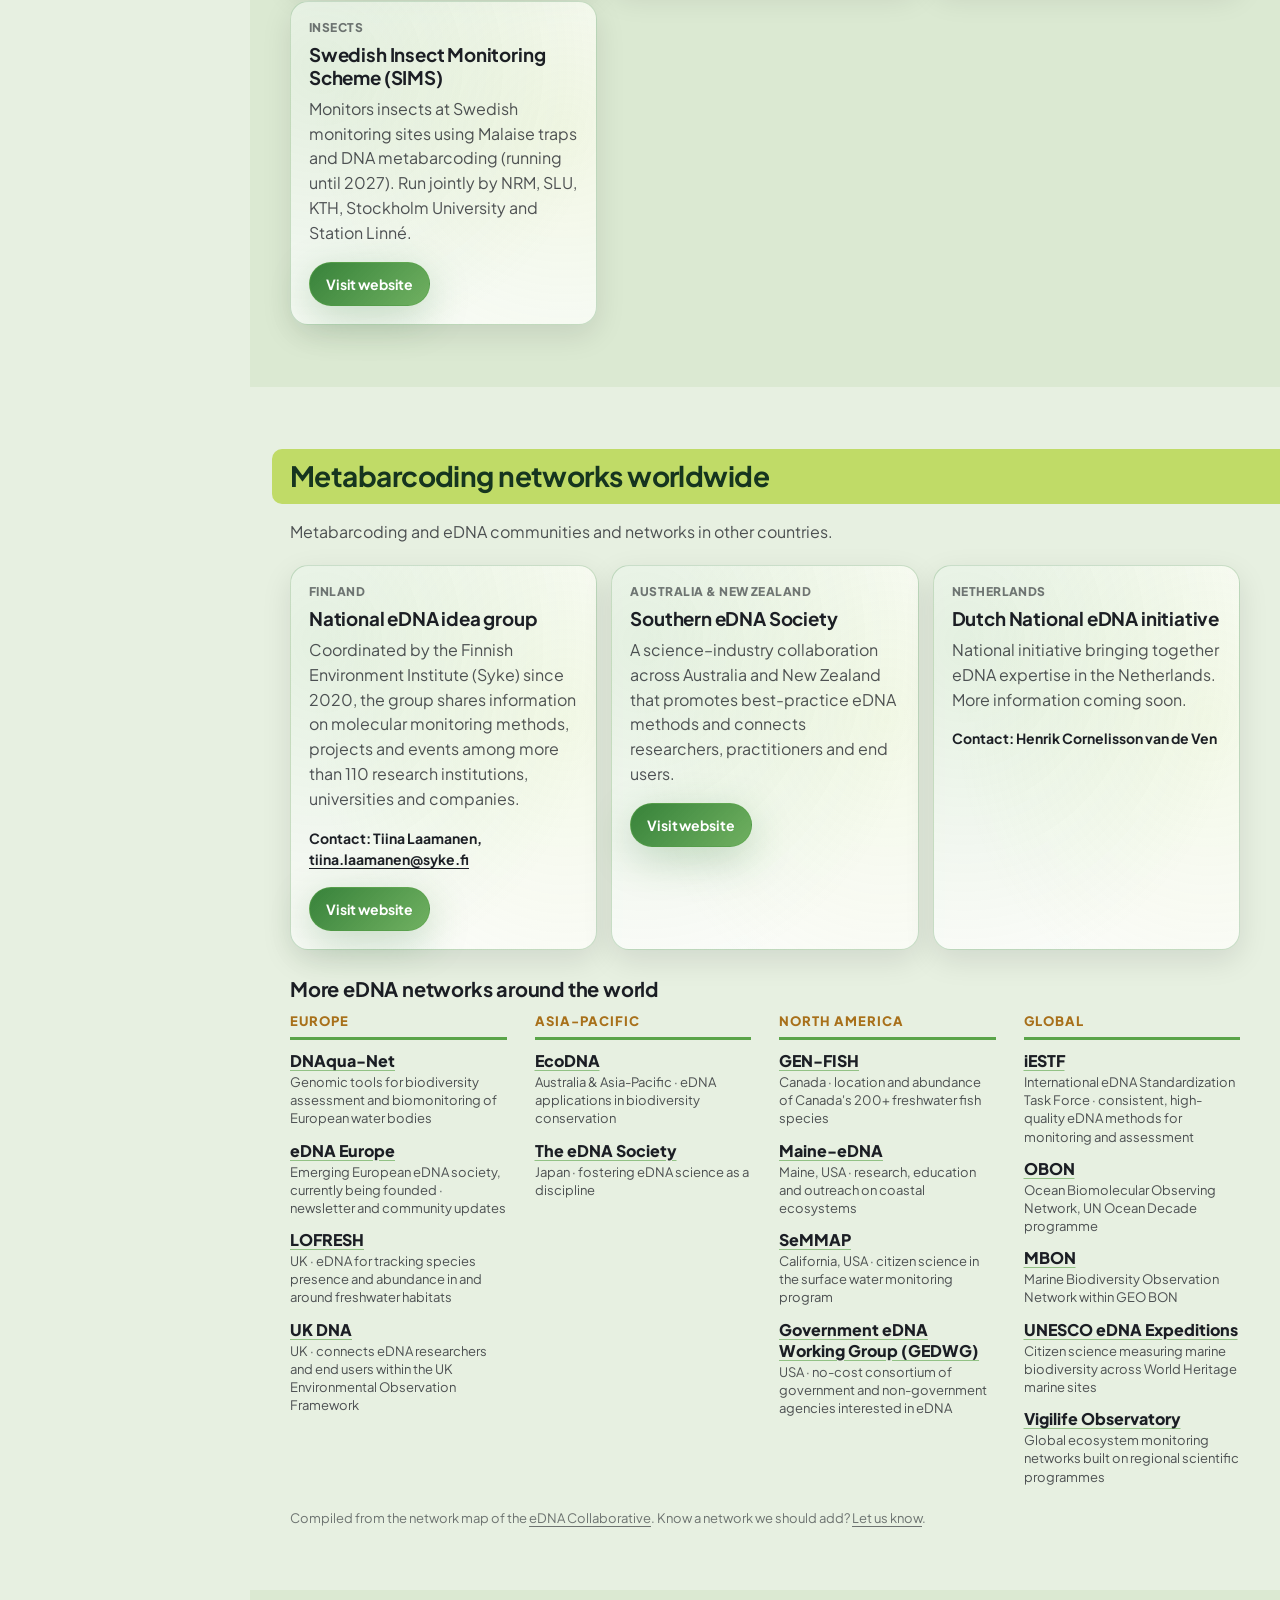
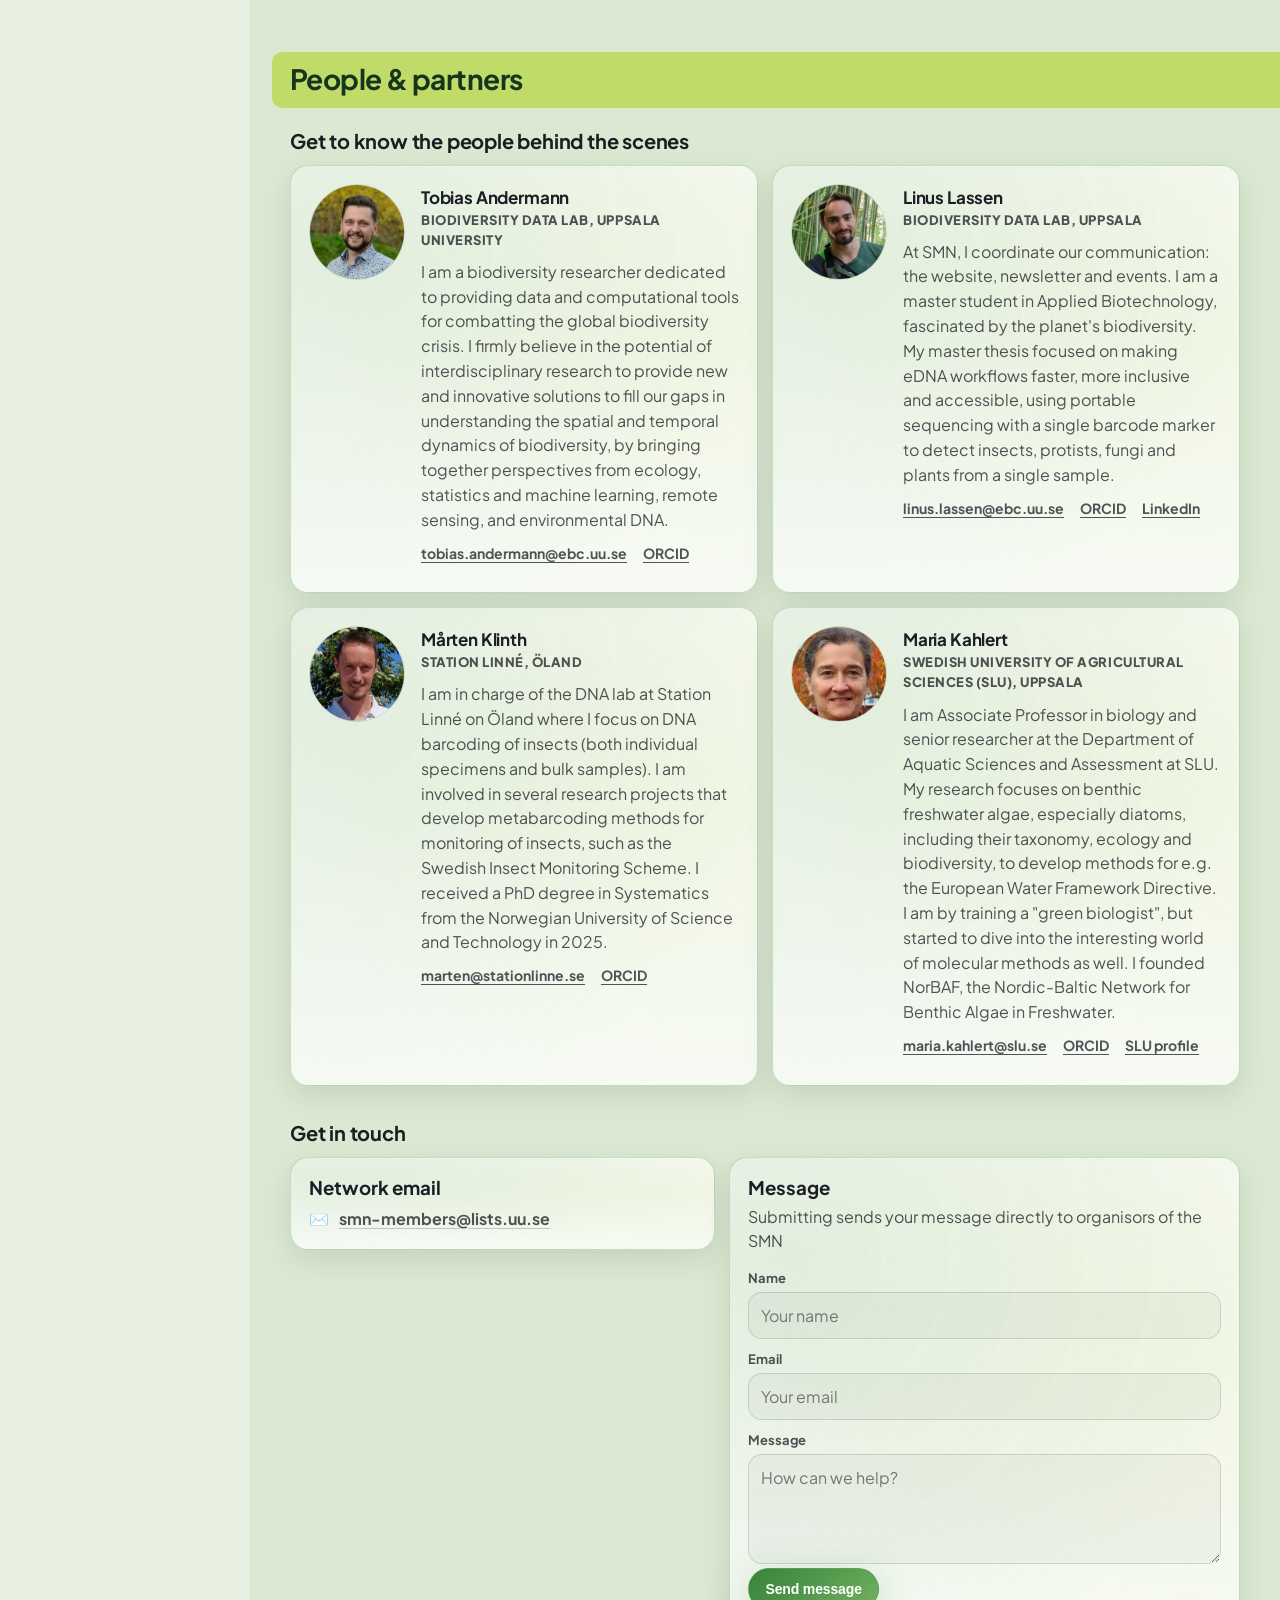
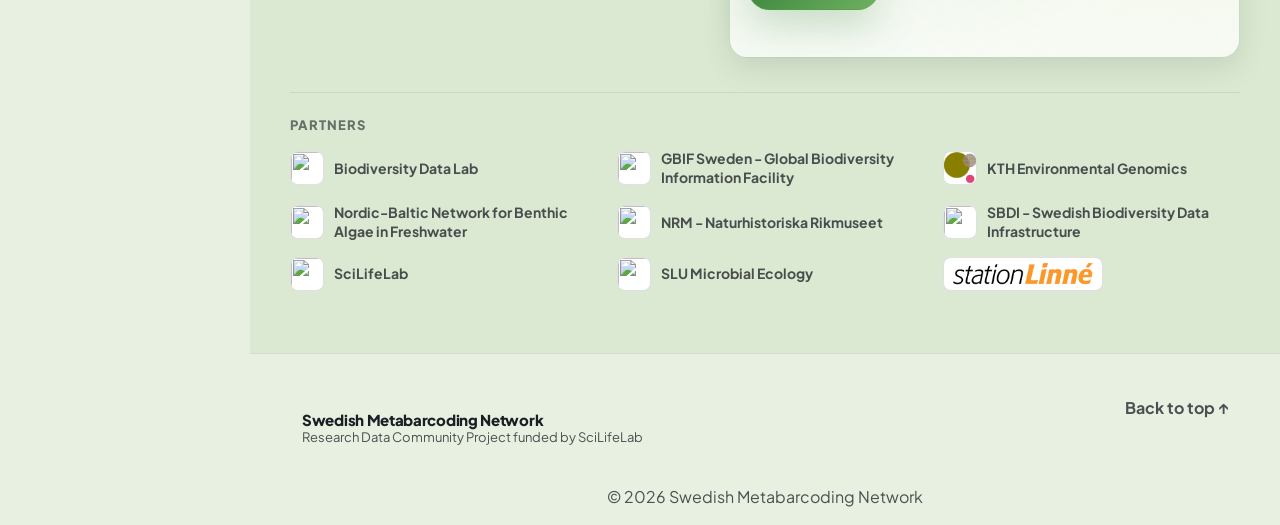
==== commit 88fba47c: "Remove language note from monitoring reports Co-Authored-By: Claude Opus 5.5 <noreply@anthropic.com>" ====
--- a/index.html
+++ b/index.html
@@ -914,7 +914,7 @@
                 <article class="opportunity-card reveal">
                     <span class="opportunity-kicker">Marine</span>
                     <h3>Invasive species monitoring in ports and marinas</h3>
-                    <p>Monitoring of non-indigenous species in Swedish ports and marinas using eDNA, so that new invasive species can be detected early, before they establish. Contact: Matthias Obst. Reports on status and progress (in Swedish):</p>
+                    <p>Monitoring of non-indigenous species in Swedish ports and marinas using eDNA, so that new invasive species can be detected early, before they establish. Contact: Matthias Obst. Reports on status and progress:</p>
                     <a class="btn btn-secondary" href="https://www.lansstyrelsen.se/vastra-gotaland/om-oss/vara-tjanster/publikationer/2026/overvakning-av-frammande-marina-arter-med-edna-i-bohuslan.html" target="_blank" rel="noopener noreferrer">eDNA pilot in Bohuslän (Länsstyrelsen, 2026)</a>
                     <a class="btn btn-secondary" href="https://www.naturvardsverket.se/publikationer/7100/978-91-620-7157-8/" target="_blank" rel="noopener noreferrer">DNA-based monitoring in aquatic environments (Naturvårdsverket)</a>
                 </article>
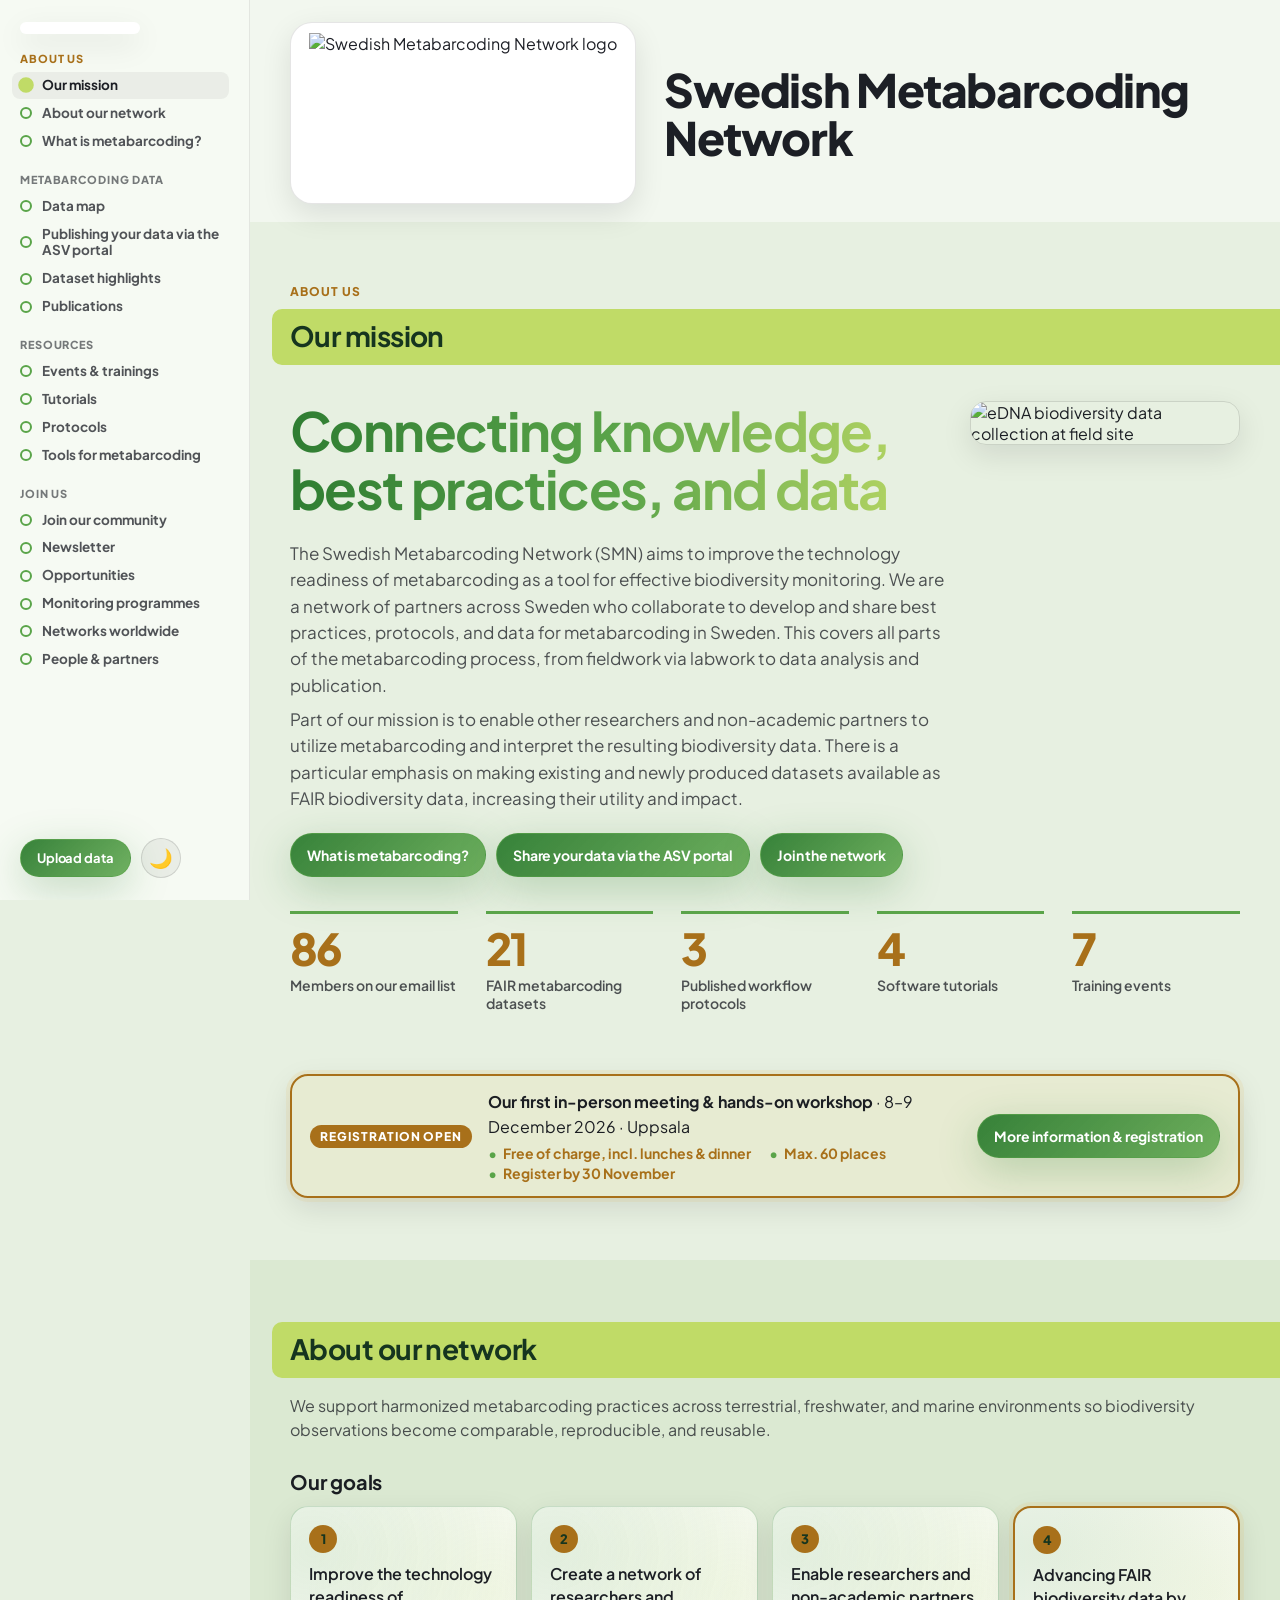
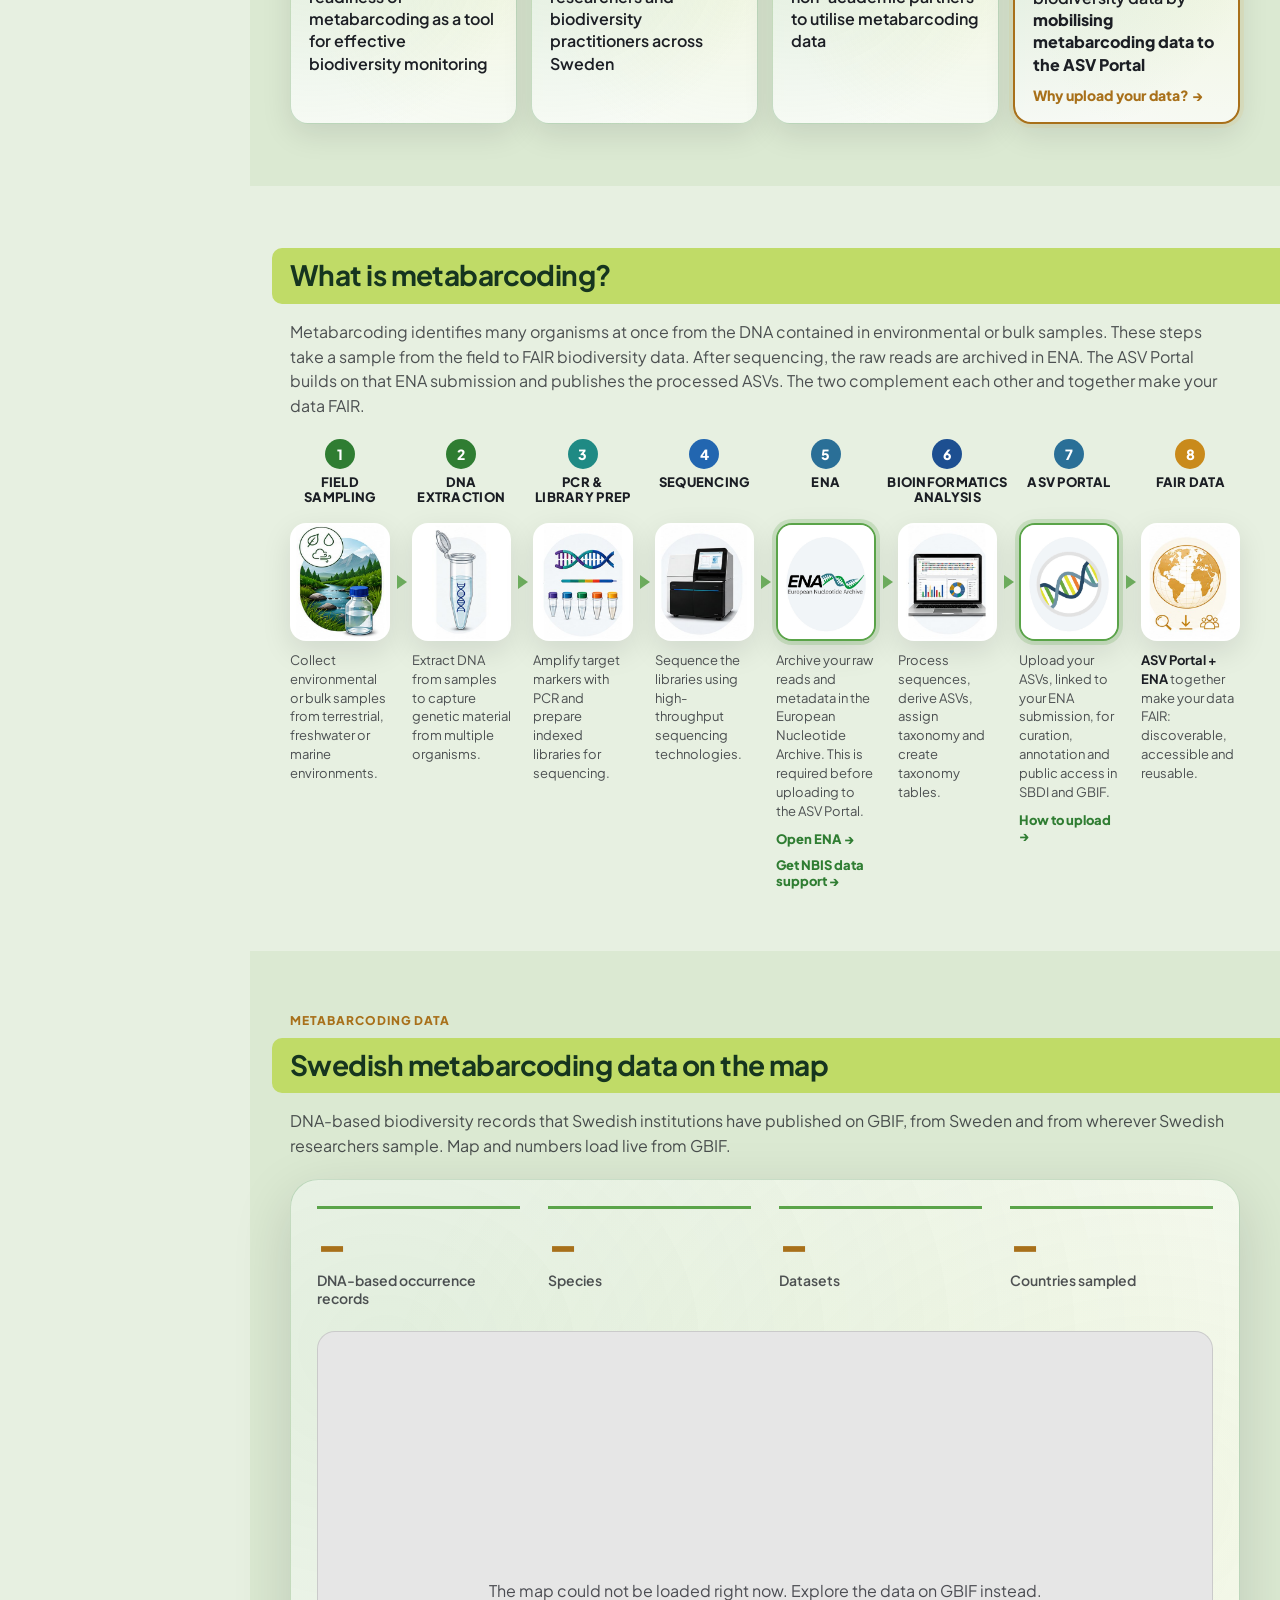
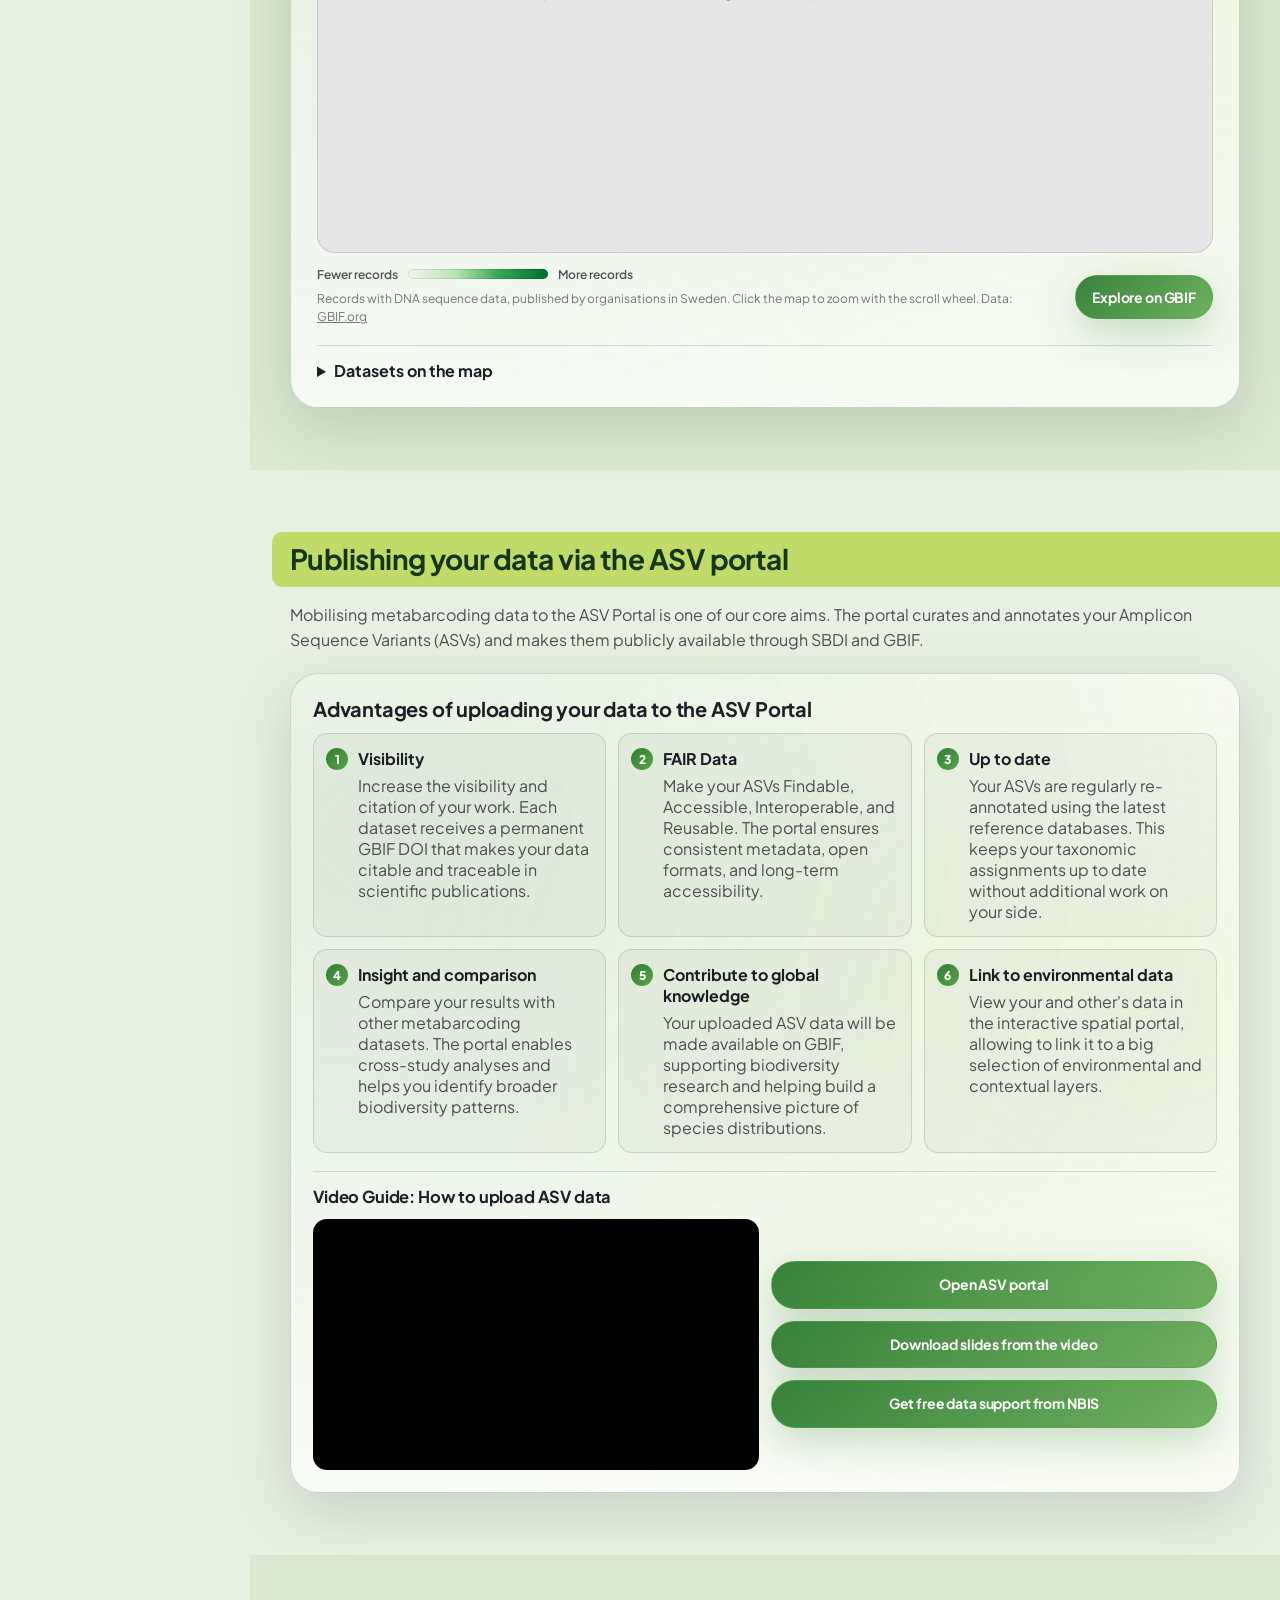
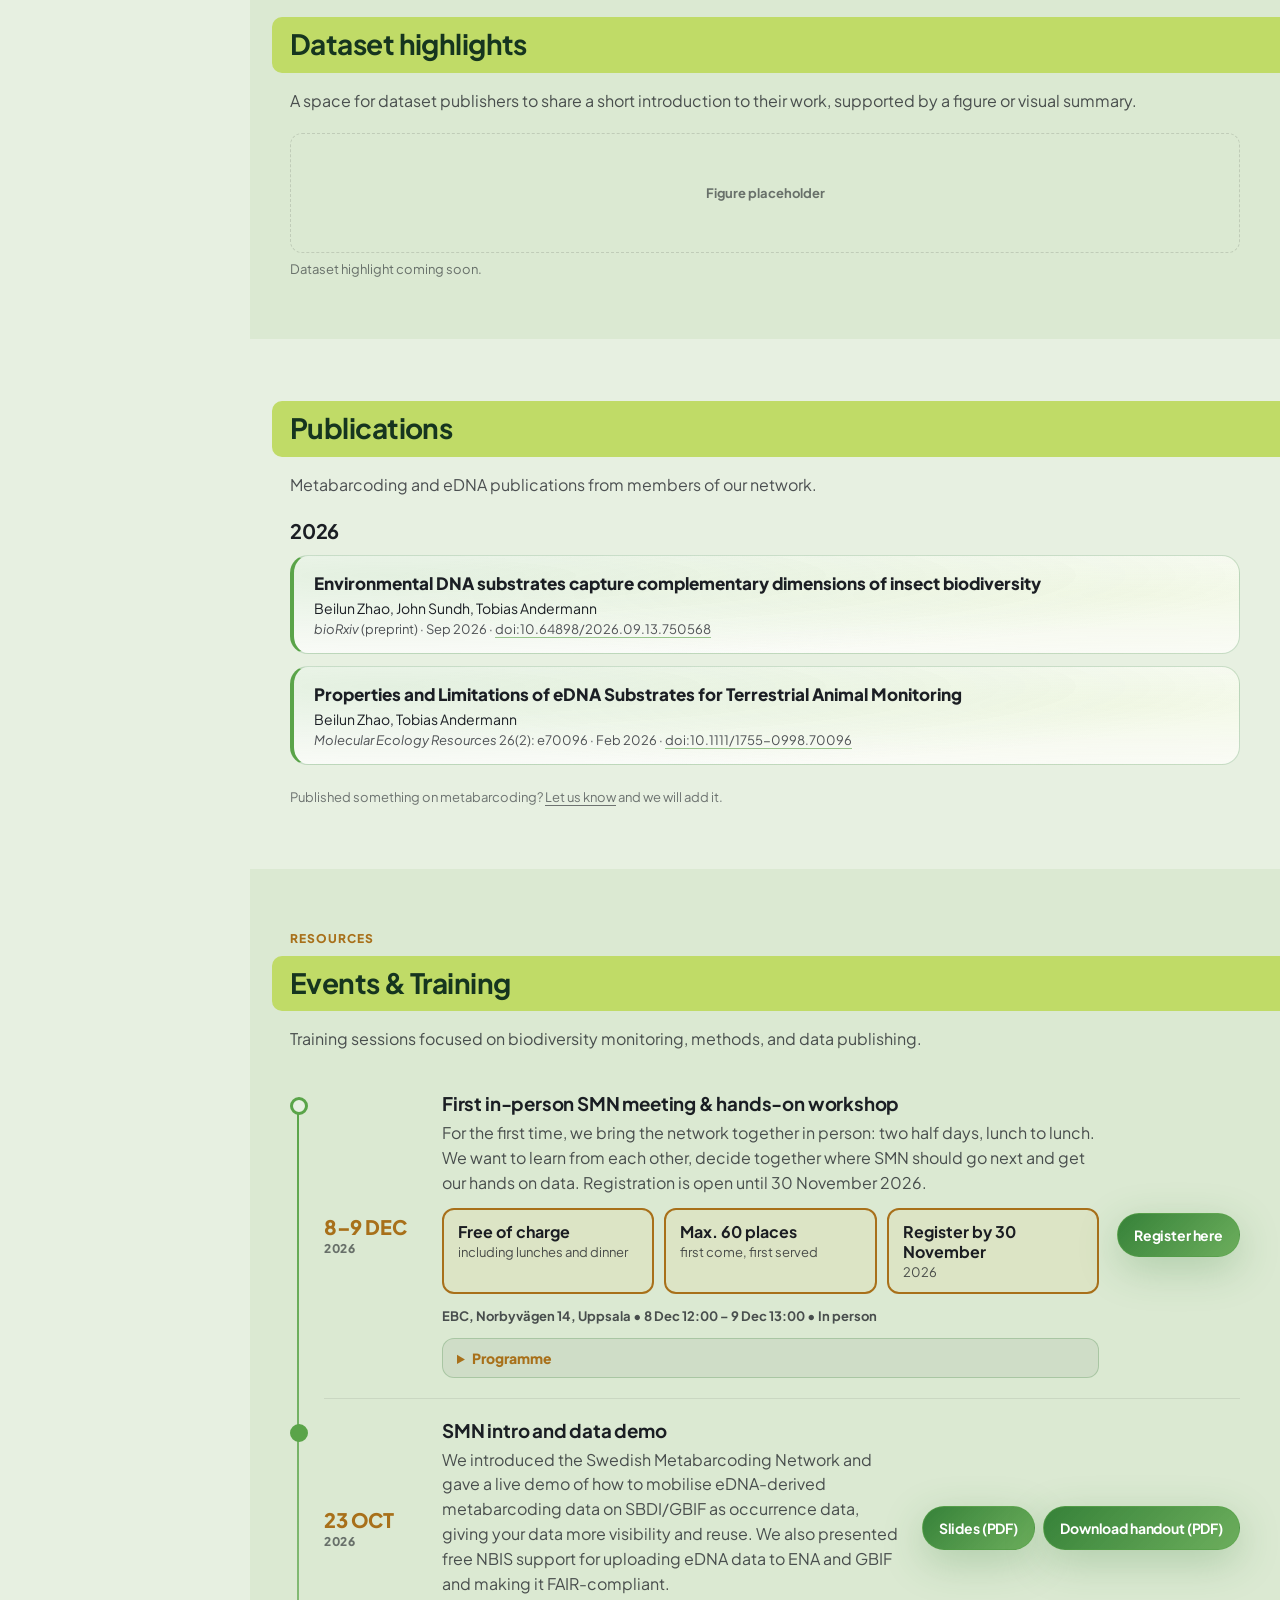
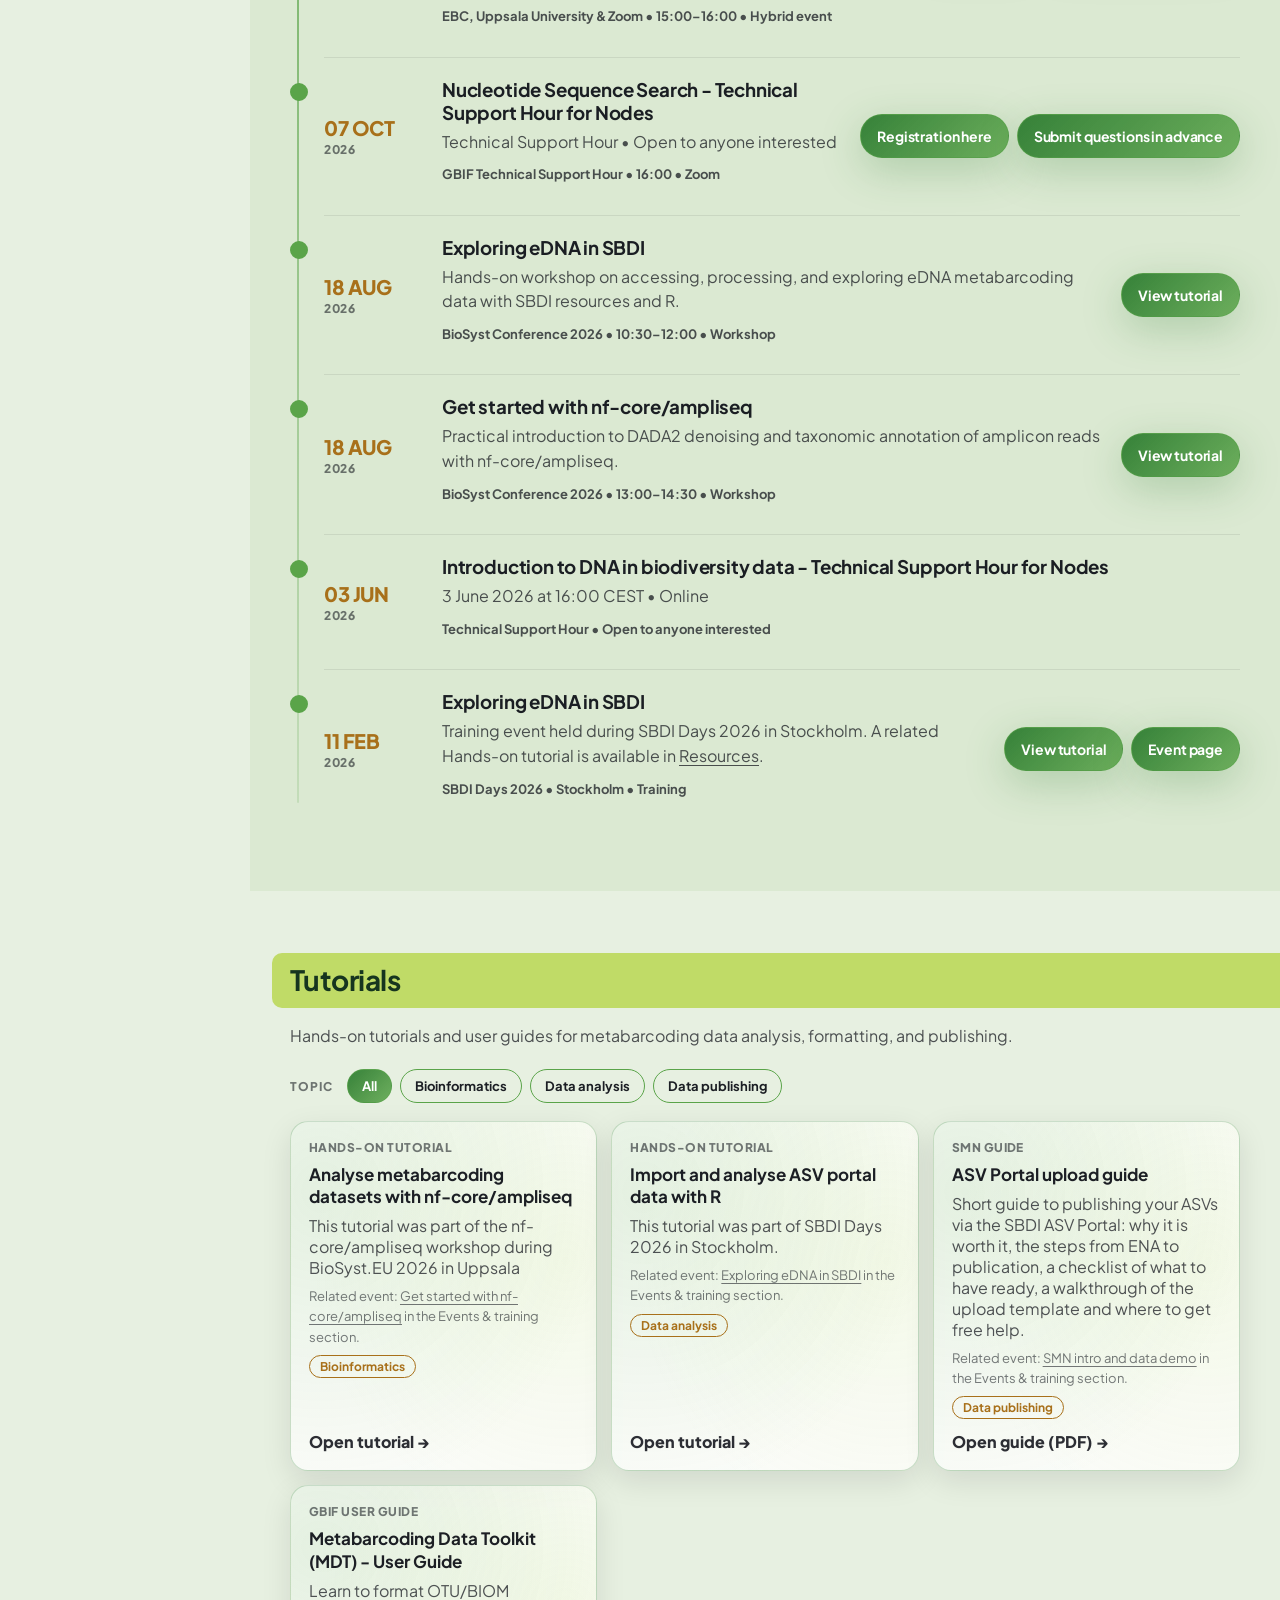
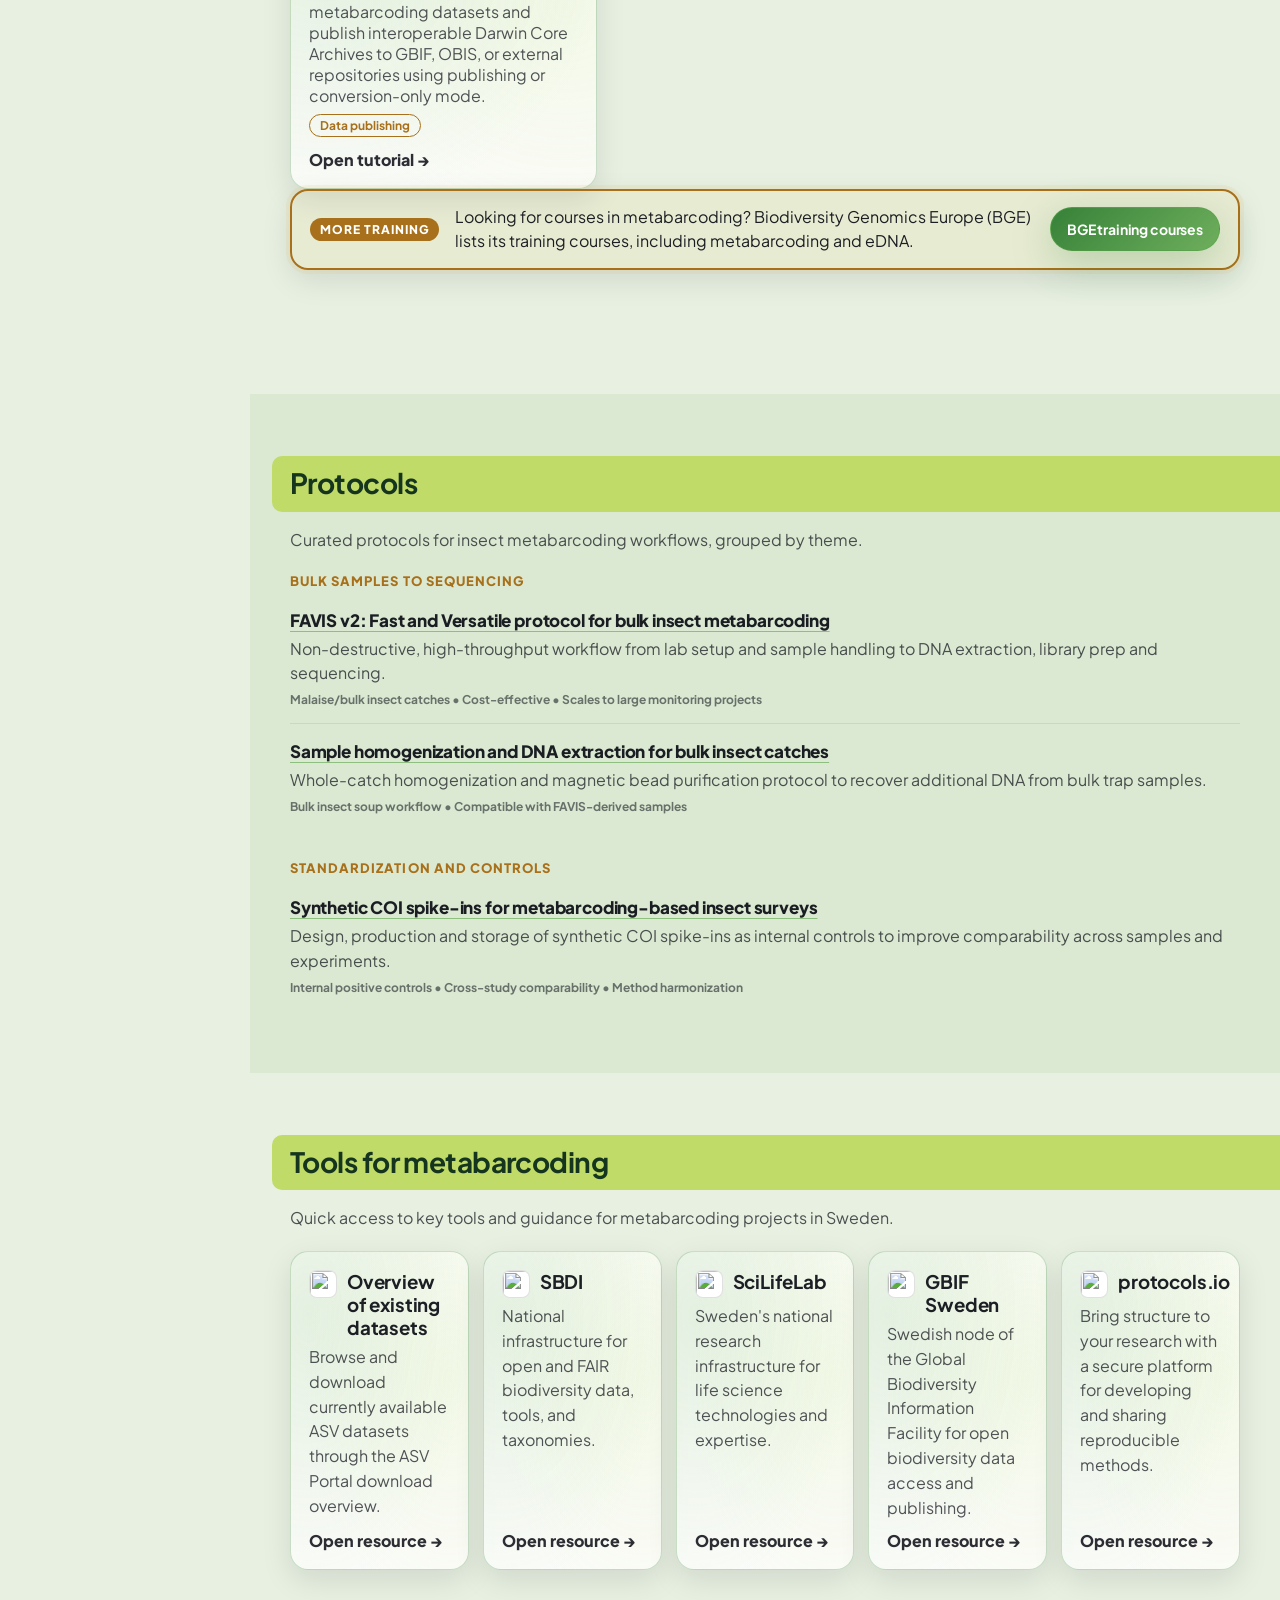
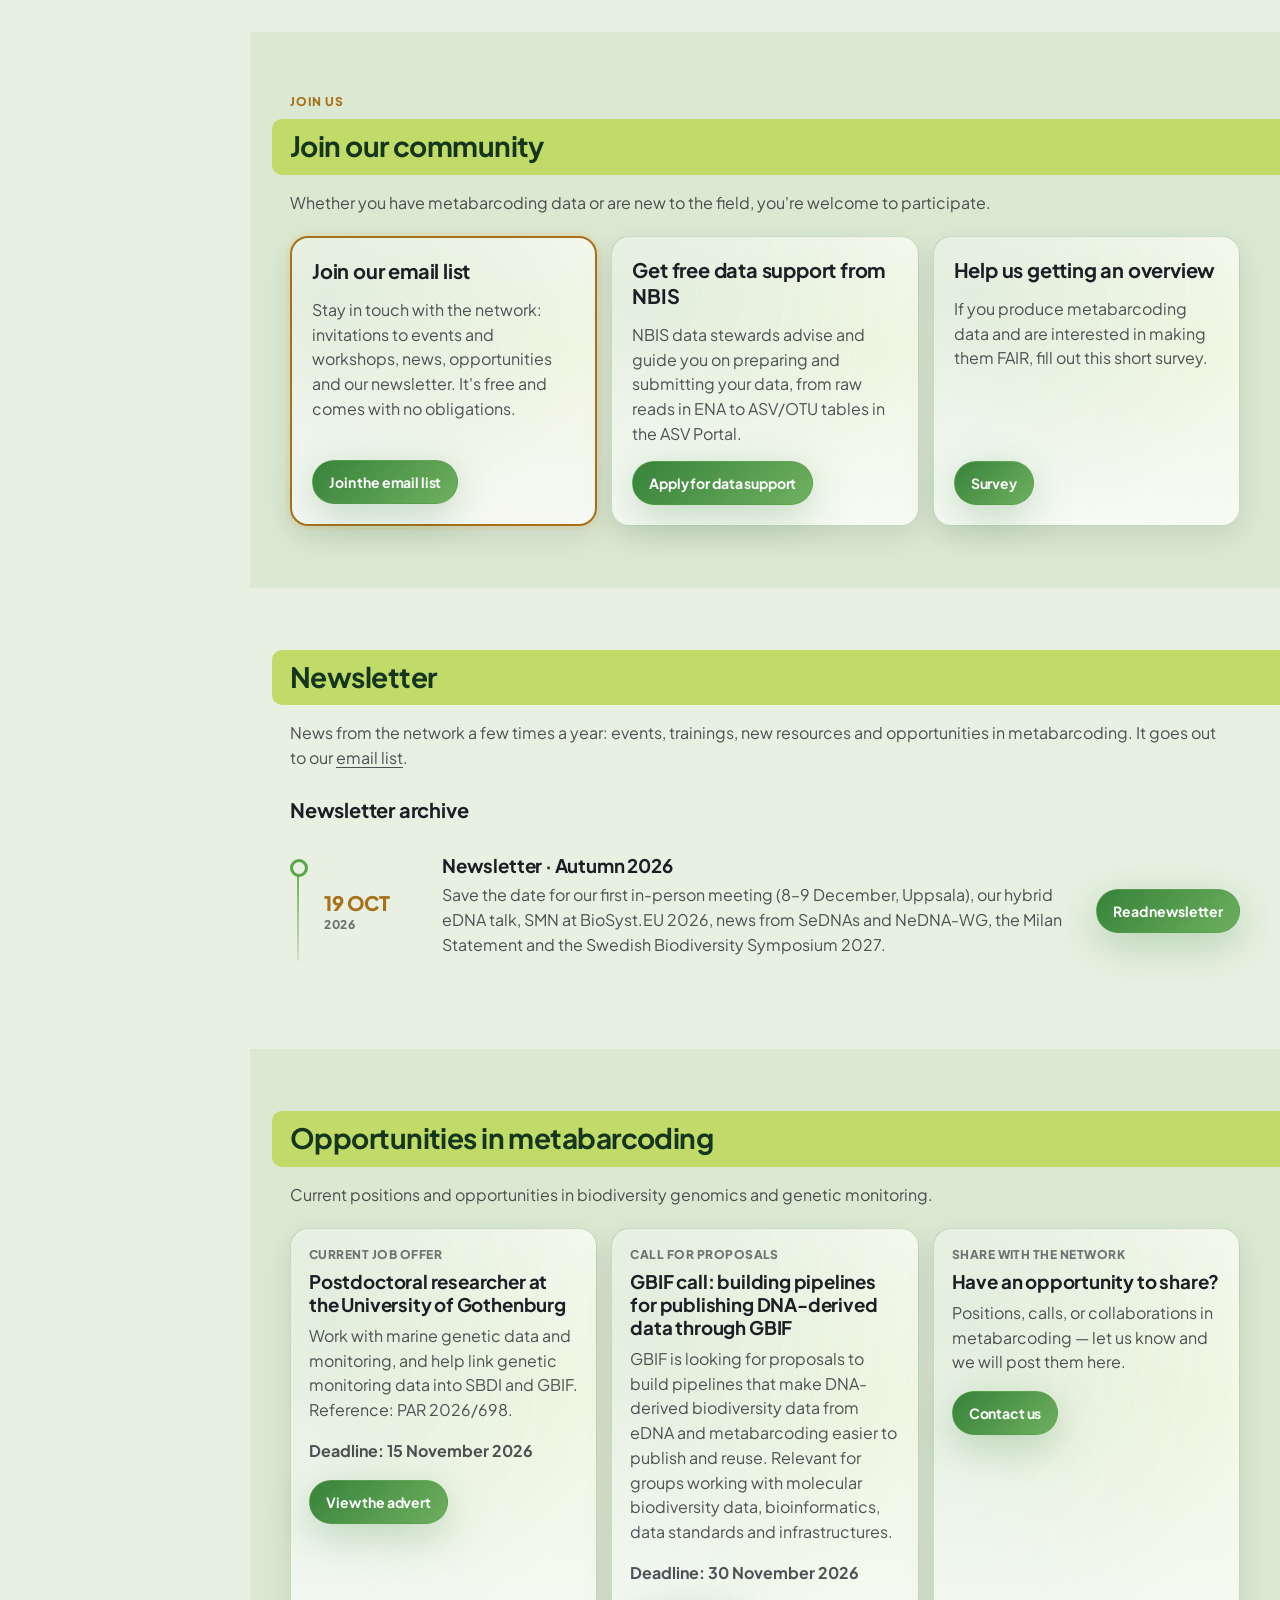
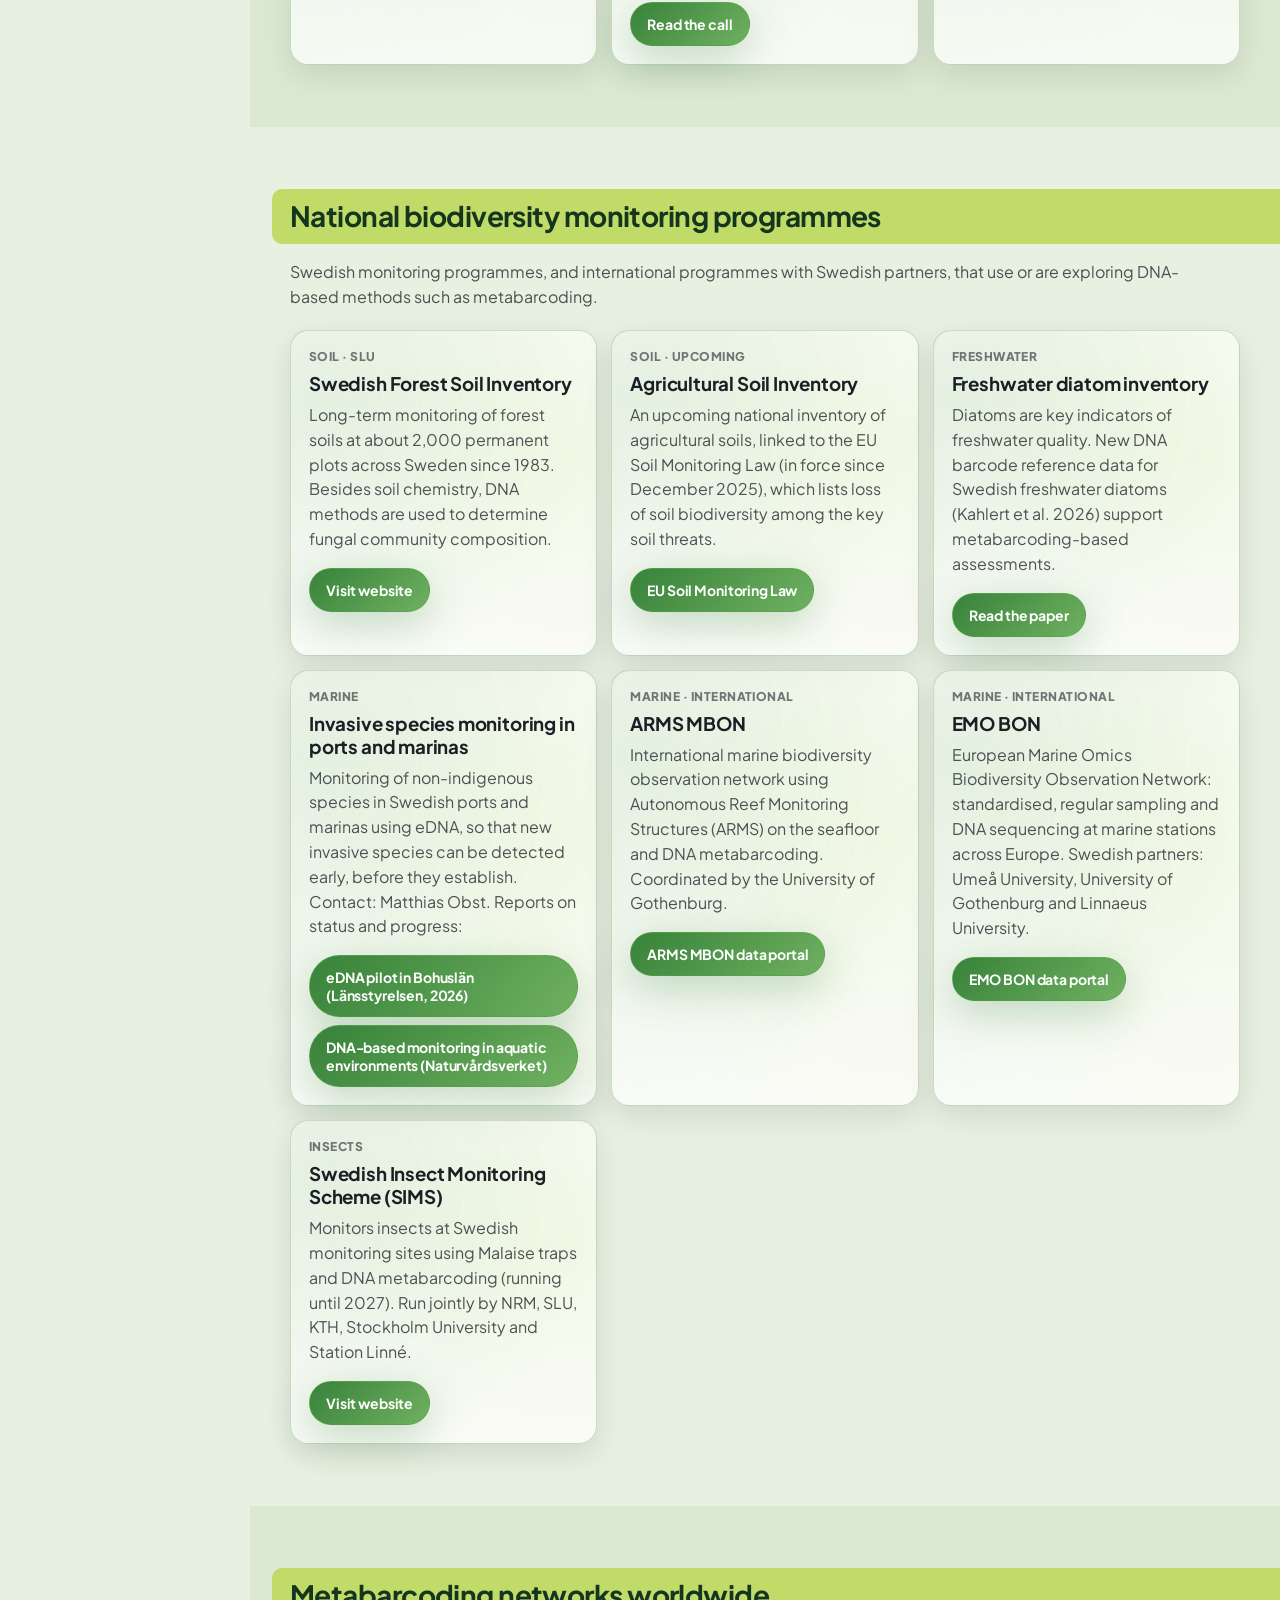
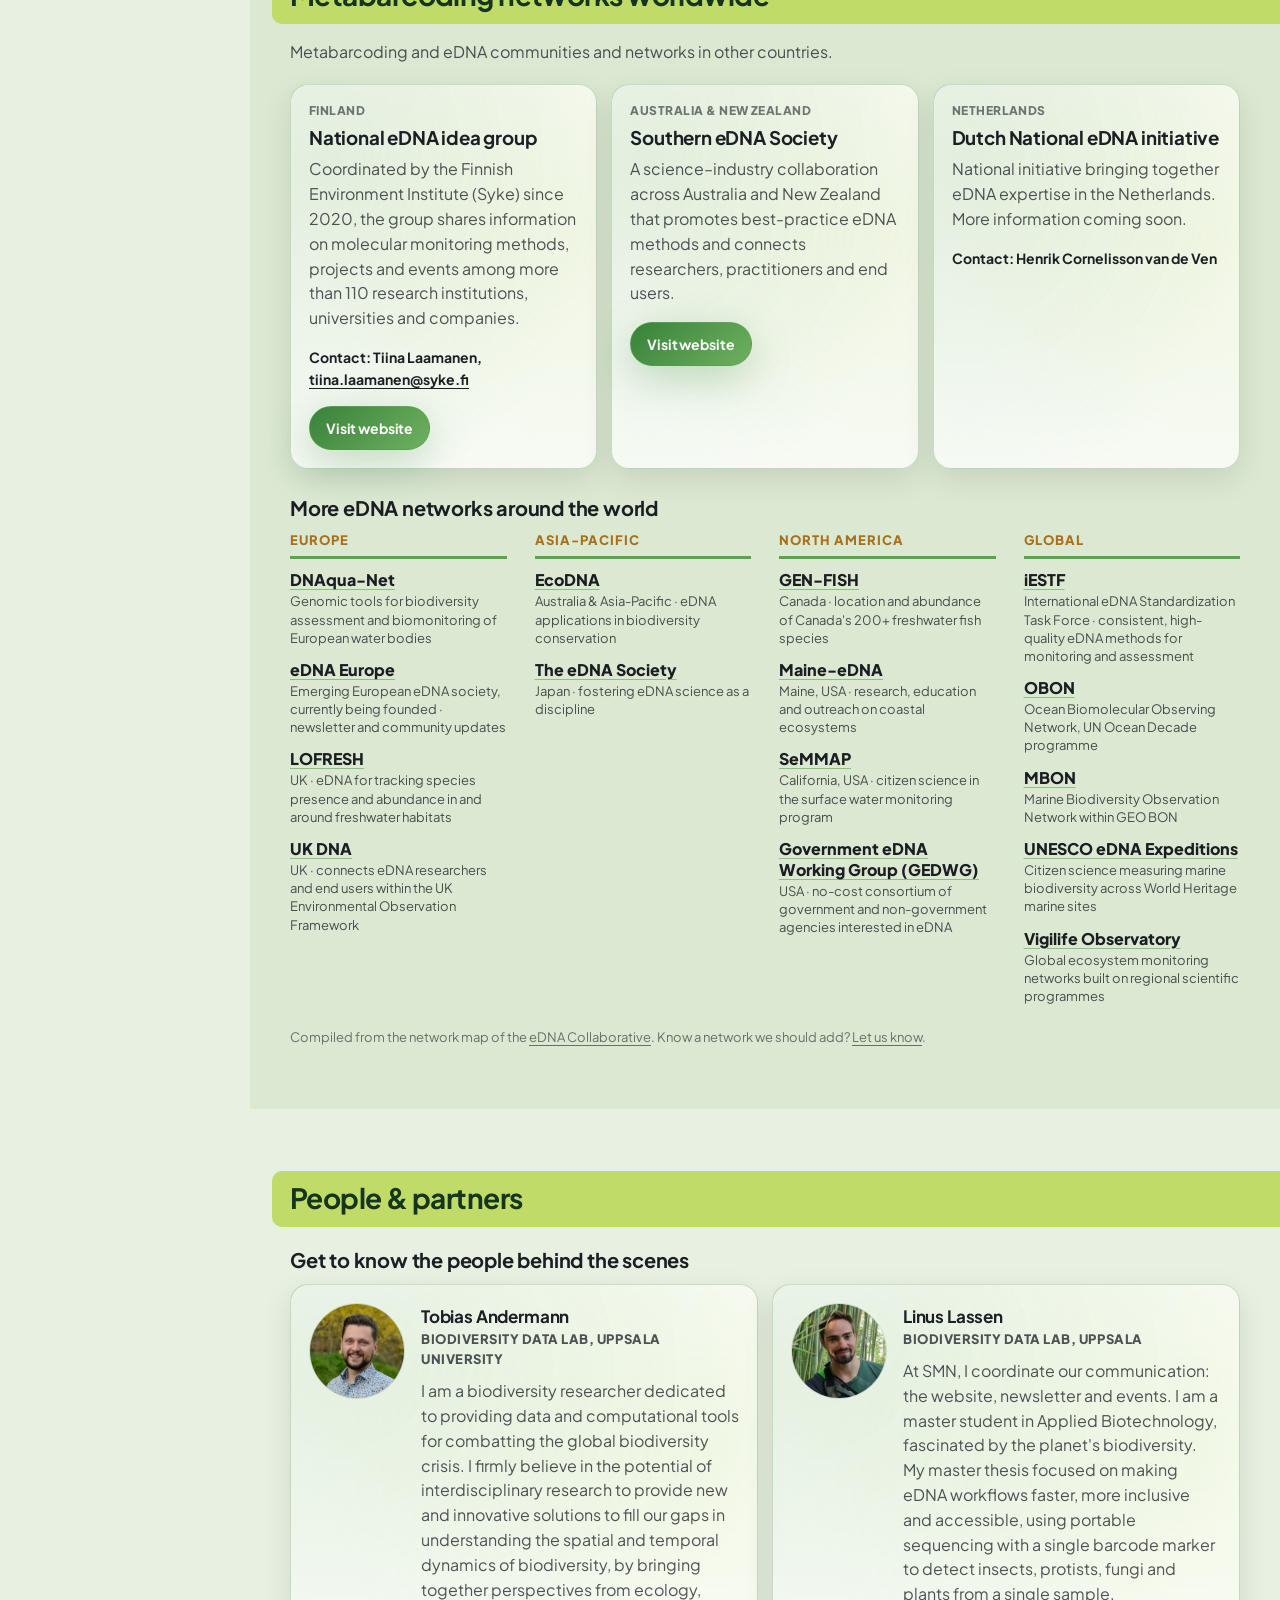
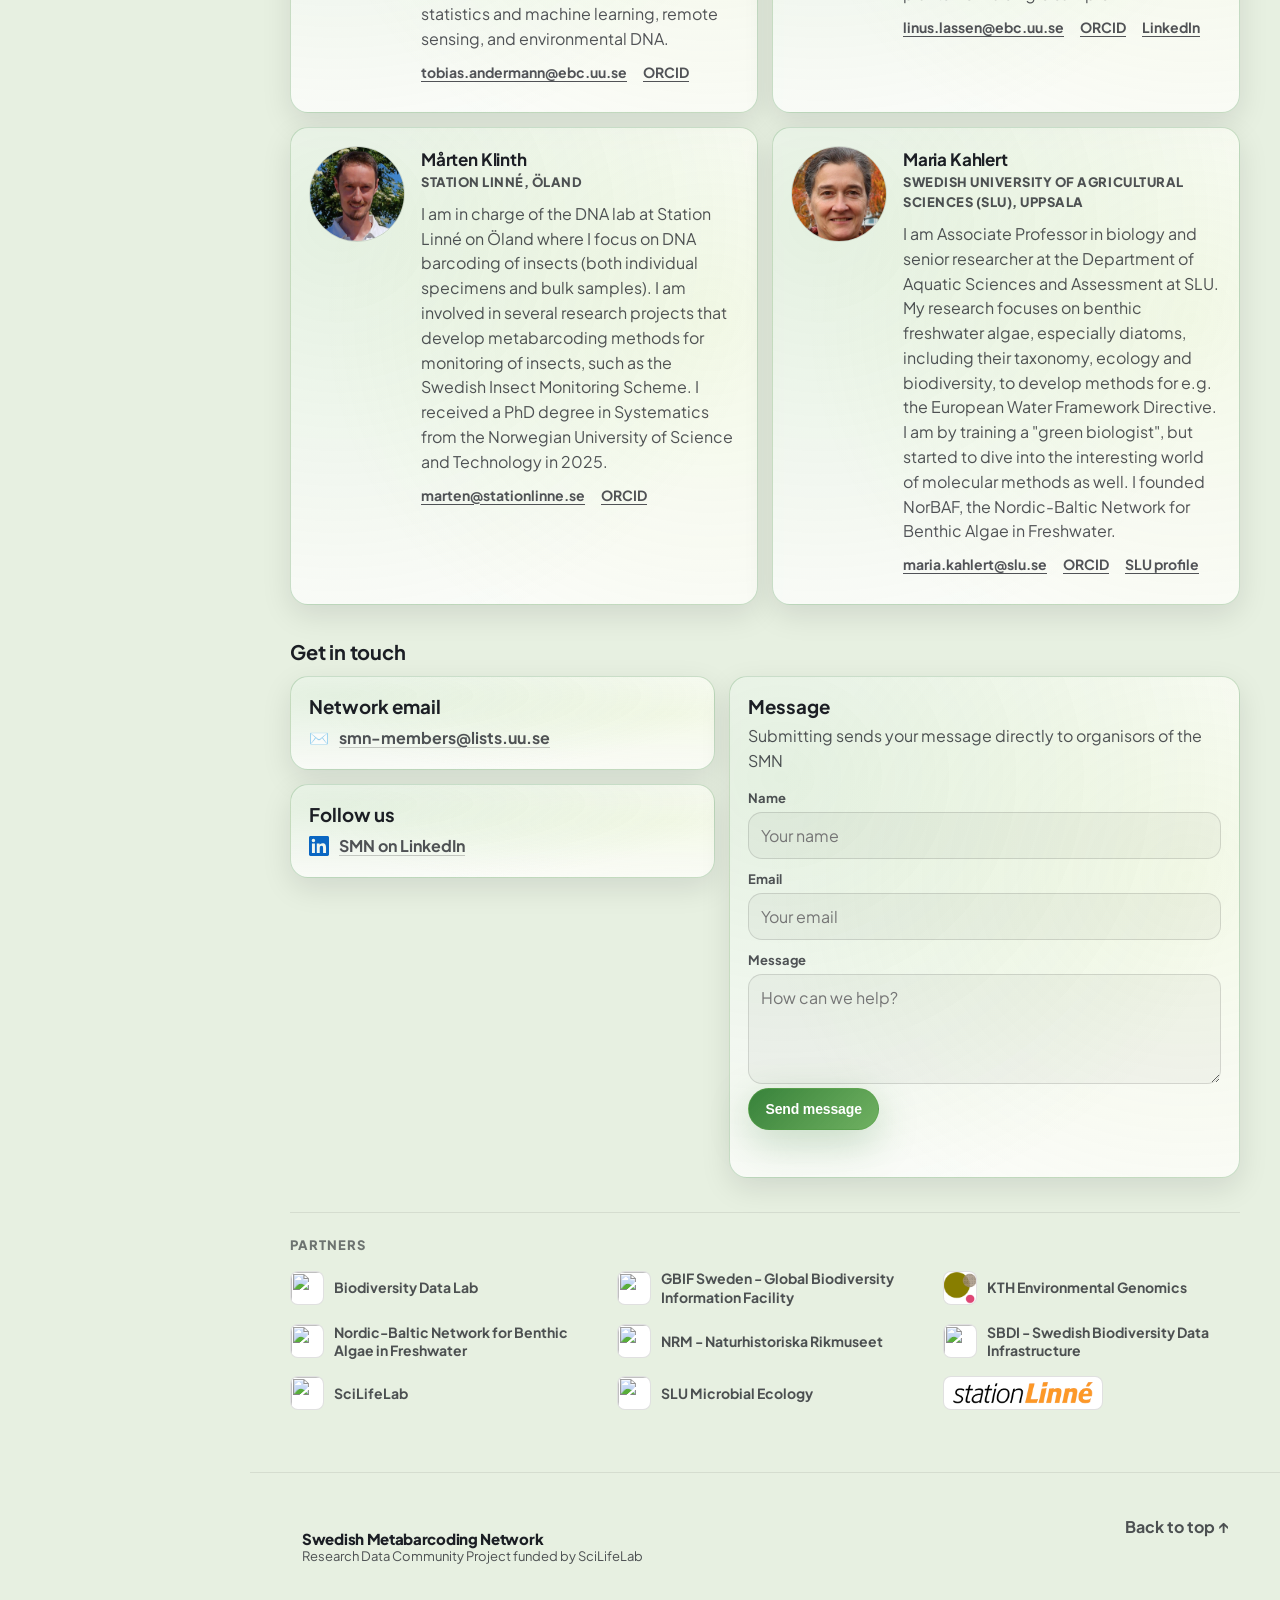
==== commit b6d3a761: "Add live GBIF data map, new Metabarcoding data section and LinkedIn link Co-Authored-By: Claude Opus" ====
--- a/index.html
+++ b/index.html
@@ -16,7 +16,7 @@
     <link rel="icon" type="image/png" sizes="16x16" href="files/smn_logo_boreal.png">
     <link rel="apple-touch-icon" href="files/smn_logo_boreal.png">
 
-    <link rel="stylesheet" href="styles.css"/>
+    <link rel="stylesheet" href="styles.css?v=2026-11-12c"/>
 </head>
 
 <body>
@@ -53,17 +53,26 @@
             </div>
 
             <div class="nav-group">
+                <button class="nav-group-toggle" type="button" aria-expanded="false" aria-controls="navData">
+                    Metabarcoding data <span class="nav-caret" aria-hidden="true"></span>
+                </button>
+                <div class="nav-dropdown" id="navData">
+                    <a class="nav-sublink" href="#data-map">Map of Swedish metabarcoding data</a>
+                    <a class="nav-sublink nav-sublink--highlight" href="#asv-uploading">Publishing your data via the ASV portal</a>
+                    <a class="nav-sublink" href="#dataset-highlights">Dataset highlights</a>
+                    <a class="nav-sublink" href="#publications">Publications</a>
+                </div>
+            </div>
+
+            <div class="nav-group">
                 <button class="nav-group-toggle" type="button" aria-expanded="false" aria-controls="navResources">
                     Resources <span class="nav-caret" aria-hidden="true"></span>
                 </button>
                 <div class="nav-dropdown" id="navResources">
-                    <a class="nav-sublink nav-sublink--highlight" href="#asv-uploading">Publishing your data via the ASV portal</a>
                     <a class="nav-sublink" href="#events">Events &amp; trainings</a>
+                    <a class="nav-sublink" href="#tutorials">Tutorials</a>
+                    <a class="nav-sublink" href="#protocols">Protocols</a>
                     <a class="nav-sublink" href="#tools">Tools for metabarcoding</a>
-                    <a class="nav-sublink" href="#protocols">Protocols</a>
-                    <a class="nav-sublink" href="#tutorials">Tutorials</a>
-                    <a class="nav-sublink" href="#dataset-highlights">Dataset highlights</a>
-                    <a class="nav-sublink" href="#publications">Publications</a>
                 </div>
             </div>
 
@@ -102,15 +111,19 @@
         <a class="side-nav-link" href="#about"><span>About our network</span></a>
         <a class="side-nav-link" href="#metabarcoding"><span>What is metabarcoding?</span></a>
     </div>
+    <div class="side-nav-group" data-group="data">
+        <span class="side-nav-topic">Metabarcoding data</span>
+        <a class="side-nav-link" href="#data-map"><span>Data map</span></a>
+        <a class="side-nav-link" href="#asv-uploading"><span>Publishing your data via the ASV portal</span></a>
+        <a class="side-nav-link" href="#dataset-highlights"><span>Dataset highlights</span></a>
+        <a class="side-nav-link" href="#publications"><span>Publications</span></a>
+    </div>
     <div class="side-nav-group" data-group="resources">
         <span class="side-nav-topic">Resources</span>
-        <a class="side-nav-link" href="#asv-uploading"><span>Publishing your data via the ASV portal</span></a>
         <a class="side-nav-link" href="#events"><span>Events &amp; trainings</span></a>
+        <a class="side-nav-link" href="#tutorials"><span>Tutorials</span></a>
+        <a class="side-nav-link" href="#protocols"><span>Protocols</span></a>
         <a class="side-nav-link" href="#tools"><span>Tools for metabarcoding</span></a>
-        <a class="side-nav-link" href="#protocols"><span>Protocols</span></a>
-        <a class="side-nav-link" href="#tutorials"><span>Tutorials</span></a>
-        <a class="side-nav-link" href="#dataset-highlights"><span>Dataset highlights</span></a>
-        <a class="side-nav-link" href="#publications"><span>Publications</span></a>
     </div>
     <div class="side-nav-group" data-group="join">
         <span class="side-nav-topic">Join us</span>
@@ -337,13 +350,73 @@
         </div>
     </section>
 
-    <!-- ===================== RESOURCES ===================== -->
+    <!-- ===================== METABARCODING DATA ===================== -->
+
+    <!-- DATA MAP: loads live from the GBIF APIs (records with DNA sequences, publishing country Sweden); code in script.js -->
+    <section class="section band band-tint" id="data-map">
+        <div class="container">
+            <div class="section-head title-bar--right reveal">
+                <span class="section-kicker">Metabarcoding data</span>
+                <h2>Swedish metabarcoding data on the map</h2>
+                <p>
+                    DNA-based biodiversity records that Swedish institutions have published on GBIF, from Sweden and
+                    from wherever Swedish researchers sample. Map and numbers load live from GBIF.
+                </p>
+            </div>
+
+            <div class="gbif-panel reveal">
+                <div class="mini-stats gbif-stats" role="list" aria-label="Swedish metabarcoding data on GBIF">
+                    <div class="stat-card" role="listitem">
+                        <div class="stat-number" data-gbif-stat="records">&ndash;</div>
+                        <div class="stat-label">DNA-based occurrence records</div>
+                    </div>
+                    <div class="stat-card" role="listitem">
+                        <div class="stat-number" data-gbif-stat="species">&ndash;</div>
+                        <div class="stat-label">Species</div>
+                    </div>
+                    <div class="stat-card" role="listitem">
+                        <div class="stat-number" data-gbif-stat="datasets">&ndash;</div>
+                        <div class="stat-label">Datasets</div>
+                    </div>
+                    <div class="stat-card" role="listitem">
+                        <div class="stat-number" data-gbif-stat="countries">&ndash;</div>
+                        <div class="stat-label">Countries sampled</div>
+                    </div>
+                </div>
+
+                <div class="gbif-map" id="gbifMap" role="region" aria-label="Interactive map of DNA-based records published from Sweden">
+                    <p class="gbif-map-status">Loading map from GBIF&hellip;</p>
+                </div>
+
+                <div class="gbif-foot">
+                    <div class="gbif-foot-text">
+                        <div class="gbif-legend" aria-label="Hexagon colour: number of records in that area, from fewer to more">
+                            <span>Fewer records</span>
+                            <span class="gbif-legend-bar" aria-hidden="true"></span>
+                            <span>More records</span>
+                        </div>
+                        <p class="fineprint">
+                            Records with DNA sequence data, published by organisations in Sweden. Click the map to zoom
+                            with the scroll wheel. Data:
+                            <a href="https://www.gbif.org/" target="_blank" rel="noopener noreferrer">GBIF.org</a>
+                        </p>
+                    </div>
+                    <a class="btn btn-primary" href="https://www.gbif.org/occurrence/search?publishingCountry=SE&amp;isSequenced=true&amp;view=dashboard"
+                       target="_blank" rel="noopener noreferrer">Explore on GBIF</a>
+                </div>
+
+                <details class="gbif-datasets">
+                    <summary>Datasets on the map</summary>
+                    <ol class="gbif-dataset-list" id="gbifDatasetList"></ol>
+                </details>
+            </div>
+        </div>
+    </section>
 
     <!-- ASV PORTAL -->
-    <section class="section band band-tint" id="asv-uploading">
-        <div class="container">
-            <div class="section-head title-bar--right reveal">
-                <span class="section-kicker">Resources</span>
+    <section class="section" id="asv-uploading">
+        <div class="container">
+            <div class="section-head title-bar--right reveal">
                 <h2>Publishing your data via the ASV portal</h2>
                 <p>
                     Mobilising metabarcoding data to the ASV Portal is one of our core aims. The portal curates and
@@ -399,10 +472,53 @@
         </div>
     </section>
 
+    <!-- DATASET HIGHLIGHTS -->
+    <section class="section band band-tint" id="dataset-highlights">
+        <div class="container">
+            <div class="section-head title-bar--right reveal">
+                <h2>Dataset highlights</h2>
+                <p>A space for dataset publishers to share a short introduction to their work, supported by a figure or visual summary.</p>
+            </div>
+            <figure class="dataset-figure-placeholder reveal">
+                <div class="dataset-figure-placeholder-inner">Figure placeholder</div>
+                <figcaption>Dataset highlight coming soon.</figcaption>
+            </figure>
+        </div>
+    </section>
+
+    <!-- PUBLICATIONS: metabarcoding-related publications from the network, grouped by year (newest first) -->
+    <section class="section" id="publications">
+        <div class="container">
+            <div class="section-head title-bar--right reveal">
+                <h2>Publications</h2>
+                <p>Metabarcoding and eDNA publications from members of our network.</p>
+            </div>
+
+            <h3 class="subsection-title pub-year reveal">2026</h3>
+            <ol class="pub-list">
+                <li class="pub-item reveal">
+                    <a class="pub-title" href="https://doi.org/10.64898/2026.09.13.750568" target="_blank" rel="noopener noreferrer">Environmental DNA substrates capture complementary dimensions of insect biodiversity</a>
+                    <span class="pub-authors">Beilun Zhao, John Sundh, Tobias Andermann</span>
+                    <span class="pub-meta"><em>bioRxiv</em> (preprint) · Sep 2026 · <a href="https://doi.org/10.64898/2026.09.13.750568" target="_blank" rel="noopener noreferrer">doi:10.64898/2026.09.13.750568</a></span>
+                </li>
+                <li class="pub-item reveal">
+                    <a class="pub-title" href="https://doi.org/10.1111/1755-0998.70096" target="_blank" rel="noopener noreferrer">Properties and Limitations of eDNA Substrates for Terrestrial Animal Monitoring</a>
+                    <span class="pub-authors">Beilun Zhao, Tobias Andermann</span>
+                    <span class="pub-meta"><em>Molecular Ecology Resources</em> 26(2): e70096 · Feb 2026 · <a href="https://doi.org/10.1111/1755-0998.70096" target="_blank" rel="noopener noreferrer">doi:10.1111/1755-0998.70096</a></span>
+                </li>
+            </ol>
+            <p class="network-source reveal">Published something on metabarcoding? <a href="#contact">Let us know</a> and we will add it.</p>
+        </div>
+    </section>
+
+
+    <!-- ===================== RESOURCES ===================== -->
+
     <!-- EVENTS -->
-    <section class="section" id="events">
-        <div class="container">
-            <div class="section-head title-bar--right reveal">
+    <section class="section band band-tint" id="events">
+        <div class="container">
+            <div class="section-head title-bar--right reveal">
+                <span class="section-kicker">Resources</span>
                 <h2>Events & Training</h2>
                 <p>Training sessions focused on biodiversity monitoring, methods, and data publishing.</p>
             </div>
@@ -557,109 +673,8 @@
         </div>
     </section>
 
-    <!-- TOOLS -->
-    <section class="section band band-tint" id="tools">
-        <div class="container">
-            <div class="section-head title-bar--right reveal">
-                <h2>Tools for metabarcoding</h2>
-                <p>Quick access to key tools and guidance for metabarcoding projects in Sweden.</p>
-            </div>
-
-            <div class="resource-grid">
-                <a class="resource-tile reveal resource-logo-link" href="https://asv-portal.biodiversitydata.se/download?" target="_blank"
-                   rel="noopener noreferrer">
-                    <div class="resource-top">
-                        <h3>Overview of existing datasets</h3>
-                    </div>
-                    <p>Browse and download currently available ASV datasets through the ASV Portal download overview.</p>
-                    <span class="resource-link">Open resource →</span>
-                </a>
-
-                <a class="resource-tile reveal resource-logo-link" href="https://biodiversitydata.se/" target="_blank"
-                   rel="noopener noreferrer">
-                    <div class="resource-top">
-                        <h3>SBDI</h3>
-                    </div>
-                    <p>National infrastructure for open and FAIR biodiversity data, tools, and taxonomies.</p>
-                    <span class="resource-link">Open resource →</span>
-                </a>
-
-                <a class="resource-tile reveal resource-logo-link" href="https://www.scilifelab.se/" target="_blank"
-                   rel="noopener noreferrer">
-                    <div class="resource-top">
-                        <h3>SciLifeLab</h3>
-                    </div>
-                    <p>Sweden's national research infrastructure for life science technologies and expertise.</p>
-                    <span class="resource-link">Open resource →</span>
-                </a>
-
-                <a class="resource-tile reveal resource-logo-link" href="https://www.gbif.se/" target="_blank"
-                   rel="noopener noreferrer">
-                    <div class="resource-top">
-                        <h3>GBIF Sweden</h3>
-                    </div>
-                    <p>Swedish node of the Global Biodiversity Information Facility for open biodiversity data access and publishing.</p>
-                    <span class="resource-link">Open resource →</span>
-                </a>
-
-                <a class="resource-tile reveal resource-logo-link" href="https://www.protocols.io/" target="_blank"
-                   rel="noopener noreferrer">
-                    <div class="resource-top">
-                        <h3>protocols.io</h3>
-                    </div>
-                    <p>Bring structure to your research with a secure platform for developing and sharing reproducible methods.</p>
-                    <span class="resource-link">Open resource →</span>
-                </a>
-            </div>
-        </div>
-    </section>
-
-    <!-- PROTOCOLS -->
-    <section class="section" id="protocols">
-        <div class="container">
-            <div class="section-head title-bar--right reveal">
-                <h2>Protocols</h2>
-                <p>Curated protocols for insect metabarcoding workflows, grouped by theme.</p>
-            </div>
-
-            <div class="protocol-group reveal">
-                <h3>Bulk samples to sequencing</h3>
-                <ul class="protocol-list">
-                    <li class="protocol-item">
-                        <a class="protocol-title" href="https://www.protocols.io/view/favis-fast-and-versatile-protocol-for-metabarcodin-kqdg36261g25/v2" target="_blank" rel="noopener noreferrer">
-                            FAVIS v2: Fast and Versatile protocol for bulk insect metabarcoding
-                        </a>
-                        <p>Non-destructive, high-throughput workflow from lab setup and sample handling to DNA extraction, library prep and sequencing.</p>
-                        <span class="protocol-meta">Malaise/bulk insect catches • Cost-effective • Scales to large monitoring projects</span>
-                    </li>
-
-                    <li class="protocol-item">
-                        <a class="protocol-title" href="https://www.protocols.io/view/sample-homogenization-and-dna-extraction-for-bulk-yxmvm31bbl3p/v1" target="_blank" rel="noopener noreferrer">
-                            Sample homogenization and DNA extraction for bulk insect catches
-                        </a>
-                        <p>Whole-catch homogenization and magnetic bead purification protocol to recover additional DNA from bulk trap samples.</p>
-                        <span class="protocol-meta">Bulk insect soup workflow • Compatible with FAVIS-derived samples</span>
-                    </li>
-                </ul>
-            </div>
-
-            <div class="protocol-group reveal">
-                <h3>Standardization and controls</h3>
-                <ul class="protocol-list">
-                    <li class="protocol-item">
-                        <a class="protocol-title" href="https://www.protocols.io/view/synthetic-coi-spike-ins-for-use-in-metabarcoding-b-14egn33ryl5d/v2" target="_blank" rel="noopener noreferrer">
-                            Synthetic COI spike-ins for metabarcoding-based insect surveys
-                        </a>
-                        <p>Design, production and storage of synthetic COI spike-ins as internal controls to improve comparability across samples and experiments.</p>
-                        <span class="protocol-meta">Internal positive controls • Cross-study comparability • Method harmonization</span>
-                    </li>
-                </ul>
-            </div>
-        </div>
-    </section>
-
     <!-- TUTORIALS -->
-    <section class="section band band-tint" id="tutorials">
+    <section class="section" id="tutorials">
         <div class="container">
             <div class="section-head title-bar--right reveal">
                 <h2>Tutorials</h2>
@@ -737,42 +752,104 @@
         </div>
     </section>
 
-    <!-- DATASET HIGHLIGHTS -->
-    <section class="section" id="dataset-highlights">
-        <div class="container">
-            <div class="section-head title-bar--right reveal">
-                <h2>Dataset highlights</h2>
-                <p>A space for dataset publishers to share a short introduction to their work, supported by a figure or visual summary.</p>
-            </div>
-            <figure class="dataset-figure-placeholder reveal">
-                <div class="dataset-figure-placeholder-inner">Figure placeholder</div>
-                <figcaption>Dataset highlight coming soon.</figcaption>
-            </figure>
-        </div>
-    </section>
-
-    <!-- PUBLICATIONS: metabarcoding-related publications from the network, grouped by year (newest first) -->
-    <section class="section band band-tint" id="publications">
-        <div class="container">
-            <div class="section-head title-bar--right reveal">
-                <h2>Publications</h2>
-                <p>Metabarcoding and eDNA publications from members of our network.</p>
-            </div>
-
-            <h3 class="subsection-title pub-year reveal">2026</h3>
-            <ol class="pub-list">
-                <li class="pub-item reveal">
-                    <a class="pub-title" href="https://doi.org/10.64898/2026.09.13.750568" target="_blank" rel="noopener noreferrer">Environmental DNA substrates capture complementary dimensions of insect biodiversity</a>
-                    <span class="pub-authors">Beilun Zhao, John Sundh, Tobias Andermann</span>
-                    <span class="pub-meta"><em>bioRxiv</em> (preprint) · Sep 2026 · <a href="https://doi.org/10.64898/2026.09.13.750568" target="_blank" rel="noopener noreferrer">doi:10.64898/2026.09.13.750568</a></span>
-                </li>
-                <li class="pub-item reveal">
-                    <a class="pub-title" href="https://doi.org/10.1111/1755-0998.70096" target="_blank" rel="noopener noreferrer">Properties and Limitations of eDNA Substrates for Terrestrial Animal Monitoring</a>
-                    <span class="pub-authors">Beilun Zhao, Tobias Andermann</span>
-                    <span class="pub-meta"><em>Molecular Ecology Resources</em> 26(2): e70096 · Feb 2026 · <a href="https://doi.org/10.1111/1755-0998.70096" target="_blank" rel="noopener noreferrer">doi:10.1111/1755-0998.70096</a></span>
-                </li>
-            </ol>
-            <p class="network-source reveal">Published something on metabarcoding? <a href="#contact">Let us know</a> and we will add it.</p>
+    <!-- PROTOCOLS -->
+    <section class="section band band-tint" id="protocols">
+        <div class="container">
+            <div class="section-head title-bar--right reveal">
+                <h2>Protocols</h2>
+                <p>Curated protocols for insect metabarcoding workflows, grouped by theme.</p>
+            </div>
+
+            <div class="protocol-group reveal">
+                <h3>Bulk samples to sequencing</h3>
+                <ul class="protocol-list">
+                    <li class="protocol-item">
+                        <a class="protocol-title" href="https://www.protocols.io/view/favis-fast-and-versatile-protocol-for-metabarcodin-kqdg36261g25/v2" target="_blank" rel="noopener noreferrer">
+                            FAVIS v2: Fast and Versatile protocol for bulk insect metabarcoding
+                        </a>
+                        <p>Non-destructive, high-throughput workflow from lab setup and sample handling to DNA extraction, library prep and sequencing.</p>
+                        <span class="protocol-meta">Malaise/bulk insect catches • Cost-effective • Scales to large monitoring projects</span>
+                    </li>
+
+                    <li class="protocol-item">
+                        <a class="protocol-title" href="https://www.protocols.io/view/sample-homogenization-and-dna-extraction-for-bulk-yxmvm31bbl3p/v1" target="_blank" rel="noopener noreferrer">
+                            Sample homogenization and DNA extraction for bulk insect catches
+                        </a>
+                        <p>Whole-catch homogenization and magnetic bead purification protocol to recover additional DNA from bulk trap samples.</p>
+                        <span class="protocol-meta">Bulk insect soup workflow • Compatible with FAVIS-derived samples</span>
+                    </li>
+                </ul>
+            </div>
+
+            <div class="protocol-group reveal">
+                <h3>Standardization and controls</h3>
+                <ul class="protocol-list">
+                    <li class="protocol-item">
+                        <a class="protocol-title" href="https://www.protocols.io/view/synthetic-coi-spike-ins-for-use-in-metabarcoding-b-14egn33ryl5d/v2" target="_blank" rel="noopener noreferrer">
+                            Synthetic COI spike-ins for metabarcoding-based insect surveys
+                        </a>
+                        <p>Design, production and storage of synthetic COI spike-ins as internal controls to improve comparability across samples and experiments.</p>
+                        <span class="protocol-meta">Internal positive controls • Cross-study comparability • Method harmonization</span>
+                    </li>
+                </ul>
+            </div>
+        </div>
+    </section>
+
+    <!-- TOOLS -->
+    <section class="section" id="tools">
+        <div class="container">
+            <div class="section-head title-bar--right reveal">
+                <h2>Tools for metabarcoding</h2>
+                <p>Quick access to key tools and guidance for metabarcoding projects in Sweden.</p>
+            </div>
+
+            <div class="resource-grid">
+                <a class="resource-tile reveal resource-logo-link" href="https://asv-portal.biodiversitydata.se/download?" target="_blank"
+                   rel="noopener noreferrer">
+                    <div class="resource-top">
+                        <h3>Overview of existing datasets</h3>
+                    </div>
+                    <p>Browse and download currently available ASV datasets through the ASV Portal download overview.</p>
+                    <span class="resource-link">Open resource →</span>
+                </a>
+
+                <a class="resource-tile reveal resource-logo-link" href="https://biodiversitydata.se/" target="_blank"
+                   rel="noopener noreferrer">
+                    <div class="resource-top">
+                        <h3>SBDI</h3>
+                    </div>
+                    <p>National infrastructure for open and FAIR biodiversity data, tools, and taxonomies.</p>
+                    <span class="resource-link">Open resource →</span>
+                </a>
+
+                <a class="resource-tile reveal resource-logo-link" href="https://www.scilifelab.se/" target="_blank"
+                   rel="noopener noreferrer">
+                    <div class="resource-top">
+                        <h3>SciLifeLab</h3>
+                    </div>
+                    <p>Sweden's national research infrastructure for life science technologies and expertise.</p>
+                    <span class="resource-link">Open resource →</span>
+                </a>
+
+                <a class="resource-tile reveal resource-logo-link" href="https://www.gbif.se/" target="_blank"
+                   rel="noopener noreferrer">
+                    <div class="resource-top">
+                        <h3>GBIF Sweden</h3>
+                    </div>
+                    <p>Swedish node of the Global Biodiversity Information Facility for open biodiversity data access and publishing.</p>
+                    <span class="resource-link">Open resource →</span>
+                </a>
+
+                <a class="resource-tile reveal resource-logo-link" href="https://www.protocols.io/" target="_blank"
+                   rel="noopener noreferrer">
+                    <div class="resource-top">
+                        <h3>protocols.io</h3>
+                    </div>
+                    <p>Bring structure to your research with a secure platform for developing and sharing reproducible methods.</p>
+                    <span class="resource-link">Open resource →</span>
+                </a>
+            </div>
         </div>
     </section>
 
@@ -780,7 +857,7 @@
     <!-- ===================== JOIN US ===================== -->
 
     <!-- HOW WE CAN HELP & MEMBERSHIP -->
-    <section class="section" id="join">
+    <section class="section band band-tint" id="join">
         <div class="container">
             <div class="section-head title-bar--right reveal">
                 <span class="section-kicker">Join us</span>
@@ -809,7 +886,7 @@
     </section>
 
     <!-- NEWSLETTER -->
-    <section class="section band band-tint" id="newsletter">
+    <section class="section" id="newsletter">
         <div class="container">
             <div class="section-head title-bar--right reveal">
                 <h2>Newsletter</h2>
@@ -837,7 +914,7 @@
     </section>
 
     <!-- OPPORTUNITIES -->
-    <section class="section" id="opportunities">
+    <section class="section band band-tint" id="opportunities">
         <div class="container">
             <div class="section-head title-bar--right reveal">
                 <h2>Opportunities in metabarcoding</h2>
@@ -882,7 +959,7 @@
     </section>
 
     <!-- NATIONAL MONITORING (placeholder) -->
-    <section class="section band band-tint" id="monitoring">
+    <section class="section" id="monitoring">
         <div class="container">
             <div class="section-head title-bar--right reveal">
                 <h2>National biodiversity monitoring programmes</h2>
@@ -944,7 +1021,7 @@
     </section>
 
     <!-- NETWORKS WORLDWIDE (placeholder) -->
-    <section class="section" id="networks">
+    <section class="section band band-tint" id="networks">
         <div class="container">
             <div class="section-head title-bar--right reveal">
                 <h2>Metabarcoding networks worldwide</h2>
@@ -1022,7 +1099,7 @@
     </section>
 
     <!-- CONTACT -->
-    <section class="section band band-tint" id="contact">
+    <section class="section" id="contact">
         <div class="container">
             <div class="section-head title-bar--right reveal">
                 <h2>People &amp; partners</h2>
@@ -1095,6 +1172,13 @@
                             <a href="mailto:smn-members@lists.uu.se">smn-members@lists.uu.se</a>
                         </p>
                     </div>
+                    <div class="contact-card reveal">
+                        <h3>Follow us</h3>
+                        <p class="contact-line">
+                            <svg class="contact-icon-linkedin" aria-hidden="true" viewBox="0 0 24 24" width="20" height="20"><path fill="currentColor" d="M20.45 20.45h-3.56v-5.57c0-1.33-.03-3.04-1.85-3.04-1.85 0-2.14 1.45-2.14 2.94v5.67H9.35V9h3.41v1.56h.05c.48-.9 1.64-1.85 3.37-1.85 3.6 0 4.27 2.37 4.27 5.46v6.28zM5.34 7.43a2.06 2.06 0 1 1 0-4.13 2.06 2.06 0 0 1 0 4.13zM7.12 20.45H3.56V9h3.56v11.45zM22.22 0H1.77C.79 0 0 .77 0 1.73v20.54C0 23.23.79 24 1.77 24h20.45c.98 0 1.78-.77 1.78-1.73V1.73C24 .77 23.2 0 22.22 0z"/></svg>
+                            <a href="https://www.linkedin.com/company/swedish-metabarcoding-network" target="_blank" rel="noopener noreferrer">SMN on LinkedIn</a>
+                        </p>
+                    </div>
                 </div>
 
                 <form class="contact-form reveal" onsubmit="return window.SMN.handleFakeSubmit(event);">
@@ -1161,6 +1245,6 @@
     </div>
 </footer>
 
-<script src="script.js"></script>
+<script src="script.js?v=2026-11-12c"></script>
 </body>
 </html>
--- a/styles.css
+++ b/styles.css
@@ -1865,3 +1865,108 @@
 @media (max-width: 420px){
   .nav-cta{ display:none; }
 }
+
+/* ---------- Data map (GBIF, live; see script.js) ---------- */
+.gbif-panel{
+  border-radius: var(--radius-lg);
+  border: 1px solid var(--panel-border);
+  background: var(--panel-bg);
+  box-shadow: var(--shadow);
+  padding: 26px;
+}
+.gbif-stats{
+  grid-template-columns: repeat(4, minmax(0, 1fr));
+  margin: 0 0 24px;
+}
+.gbif-map{
+  position: relative;
+  isolation: isolate; /* keeps Leaflet's z-indexed panes below the sticky nav */
+  height: clamp(320px, 58vh, 560px);
+  border-radius: var(--radius);
+  border: 1px solid var(--border);
+  overflow: hidden;
+  background: #e6e6e6;
+}
+.gbif-map-status{
+  position: absolute;
+  inset: 0;
+  display: grid;
+  place-items: center;
+  margin: 0;
+  padding: 16px;
+  text-align: center;
+  color: var(--muted);
+}
+.gbif-map .leaflet-container{ font: inherit; background: transparent; }
+.gbif-map .leaflet-bar a{
+  background: var(--bg2);
+  color: var(--text);
+  border-bottom-color: var(--border);
+}
+.gbif-map .leaflet-bar a:hover{ background: var(--accent); color: #fff; }
+.gbif-map .leaflet-control-attribution{
+  background: rgba(255,255,255,0.75);
+  color: rgba(10,12,20,0.7);
+  font-size: 10px;
+}
+.gbif-map .leaflet-control-attribution a{ color: inherit; }
+.gbif-foot{
+  display: flex;
+  align-items: center;
+  justify-content: space-between;
+  gap: 18px;
+  margin-top: 14px;
+}
+.gbif-foot .fineprint{ margin: 0; }
+.gbif-foot .fineprint a{ color: inherit; text-decoration: underline; }
+.gbif-foot .btn{ flex: none; }
+.gbif-datasets{
+  margin-top: 18px;
+  border-top: 1px solid var(--border);
+  padding-top: 14px;
+}
+.gbif-datasets summary{
+  cursor: pointer;
+  font-weight: 700;
+  color: var(--text);
+}
+.gbif-dataset-list{
+  margin: 12px 0 0;
+  padding-left: 22px;
+  columns: 2 420px;
+  column-gap: 34px;
+}
+.gbif-dataset-list li{
+  break-inside: avoid;
+  margin: 0 0 8px;
+  color: var(--muted);
+  font-size: 14px;
+}
+.gbif-dataset-list a{ color: var(--text); }
+.gbif-dataset-list a:hover{ color: var(--accent3); }
+[data-theme="light"] .gbif-dataset-list a:hover{ color: var(--accent); }
+.gbif-dataset-count{ white-space: nowrap; color: var(--muted2); }
+@media (max-width: 720px){
+  .gbif-panel{ padding: 16px; }
+  .gbif-stats{ grid-template-columns: repeat(2, minmax(0, 1fr)); }
+  .gbif-foot{ flex-direction: column; align-items: flex-start; }
+}
+.gbif-foot-text{ display: grid; gap: 8px; }
+/* legend matches the GBIF hex style in script.js (green2.poly: darker green = more records) */
+.gbif-legend{
+  display: flex;
+  align-items: center;
+  gap: 10px;
+  font-size: 12px;
+  font-weight: 600;
+  color: var(--muted);
+}
+.gbif-legend-bar{
+  width: 140px;
+  height: 10px;
+  border-radius: 999px;
+  background: linear-gradient(90deg, #edf8e9, #bae4b3, #31a354, #006d2c);
+  box-shadow: inset 0 0 0 1px rgba(0,0,0,0.10);
+}
+.contact-icon-linkedin{ flex: none; color: #0a66c2; }
+[data-theme="dark"] .contact-icon-linkedin, :root:not([data-theme="light"]) .contact-icon-linkedin{ color: #fff; }
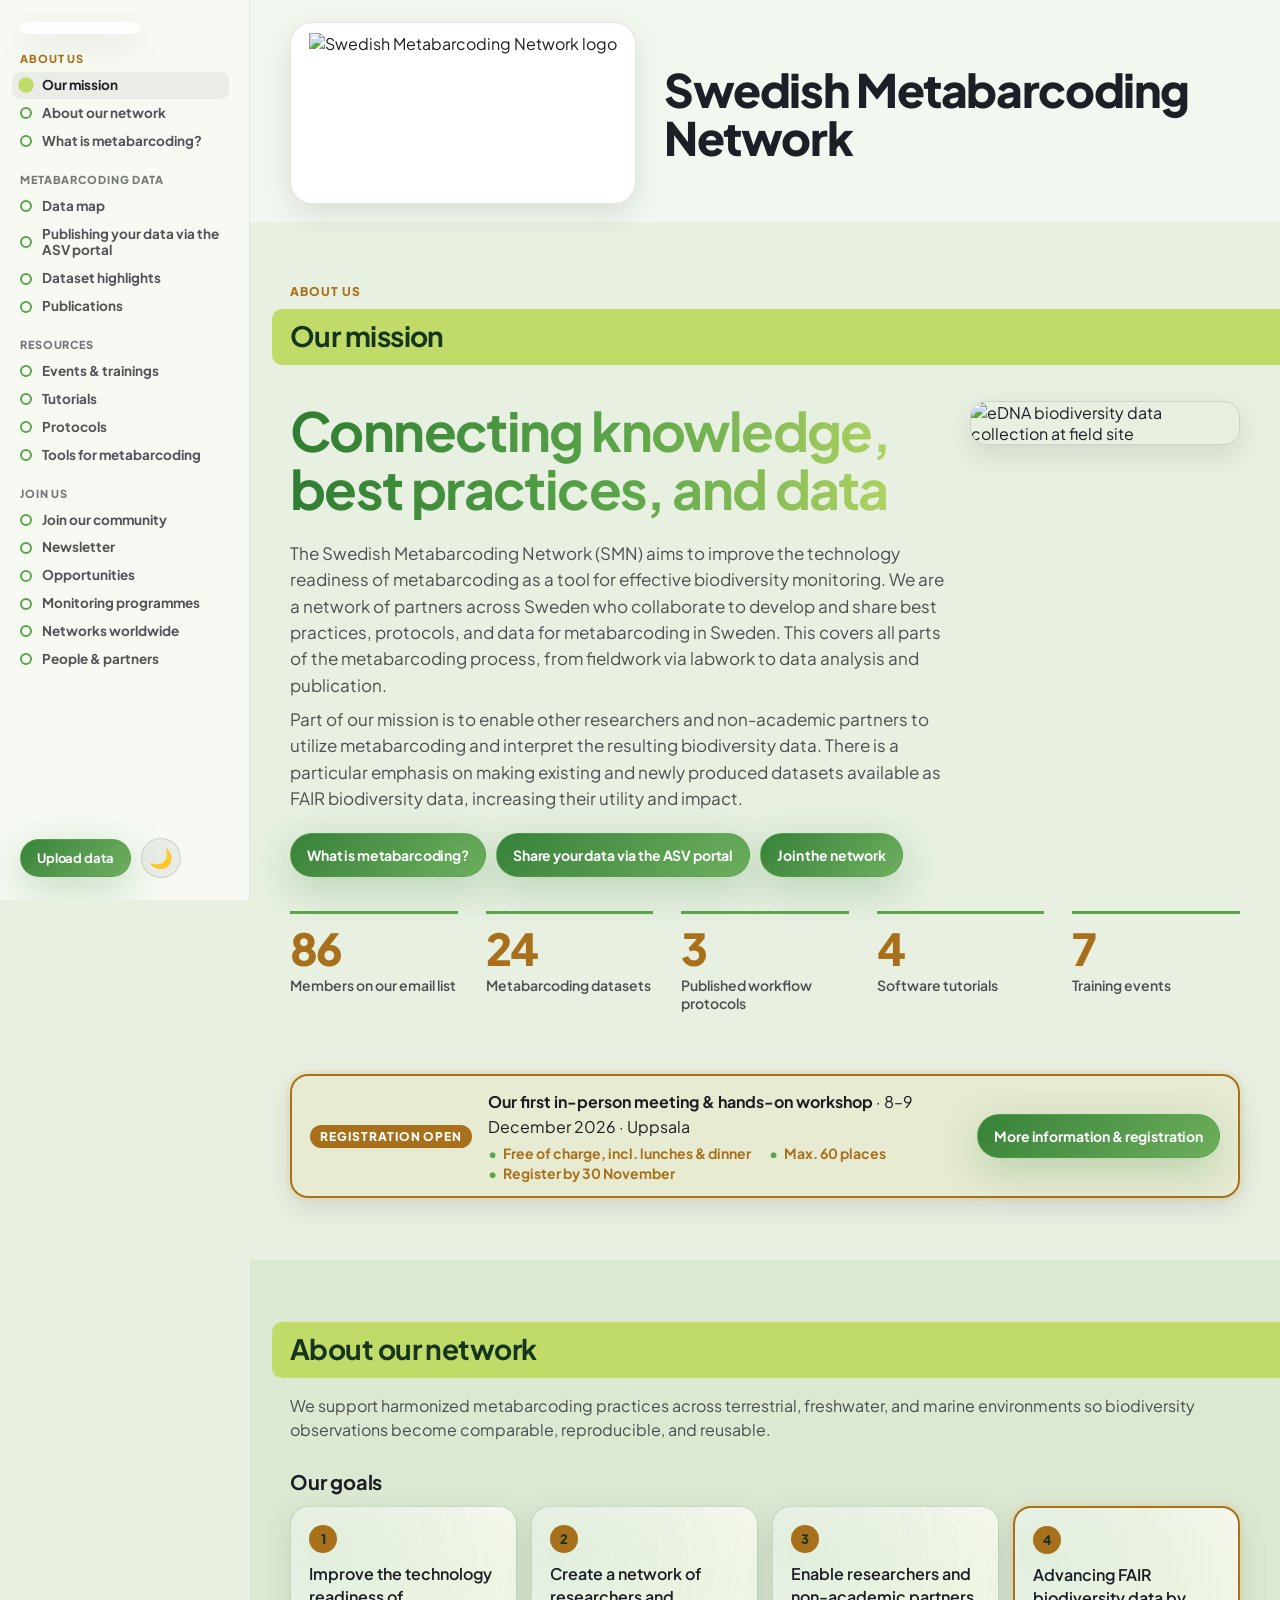
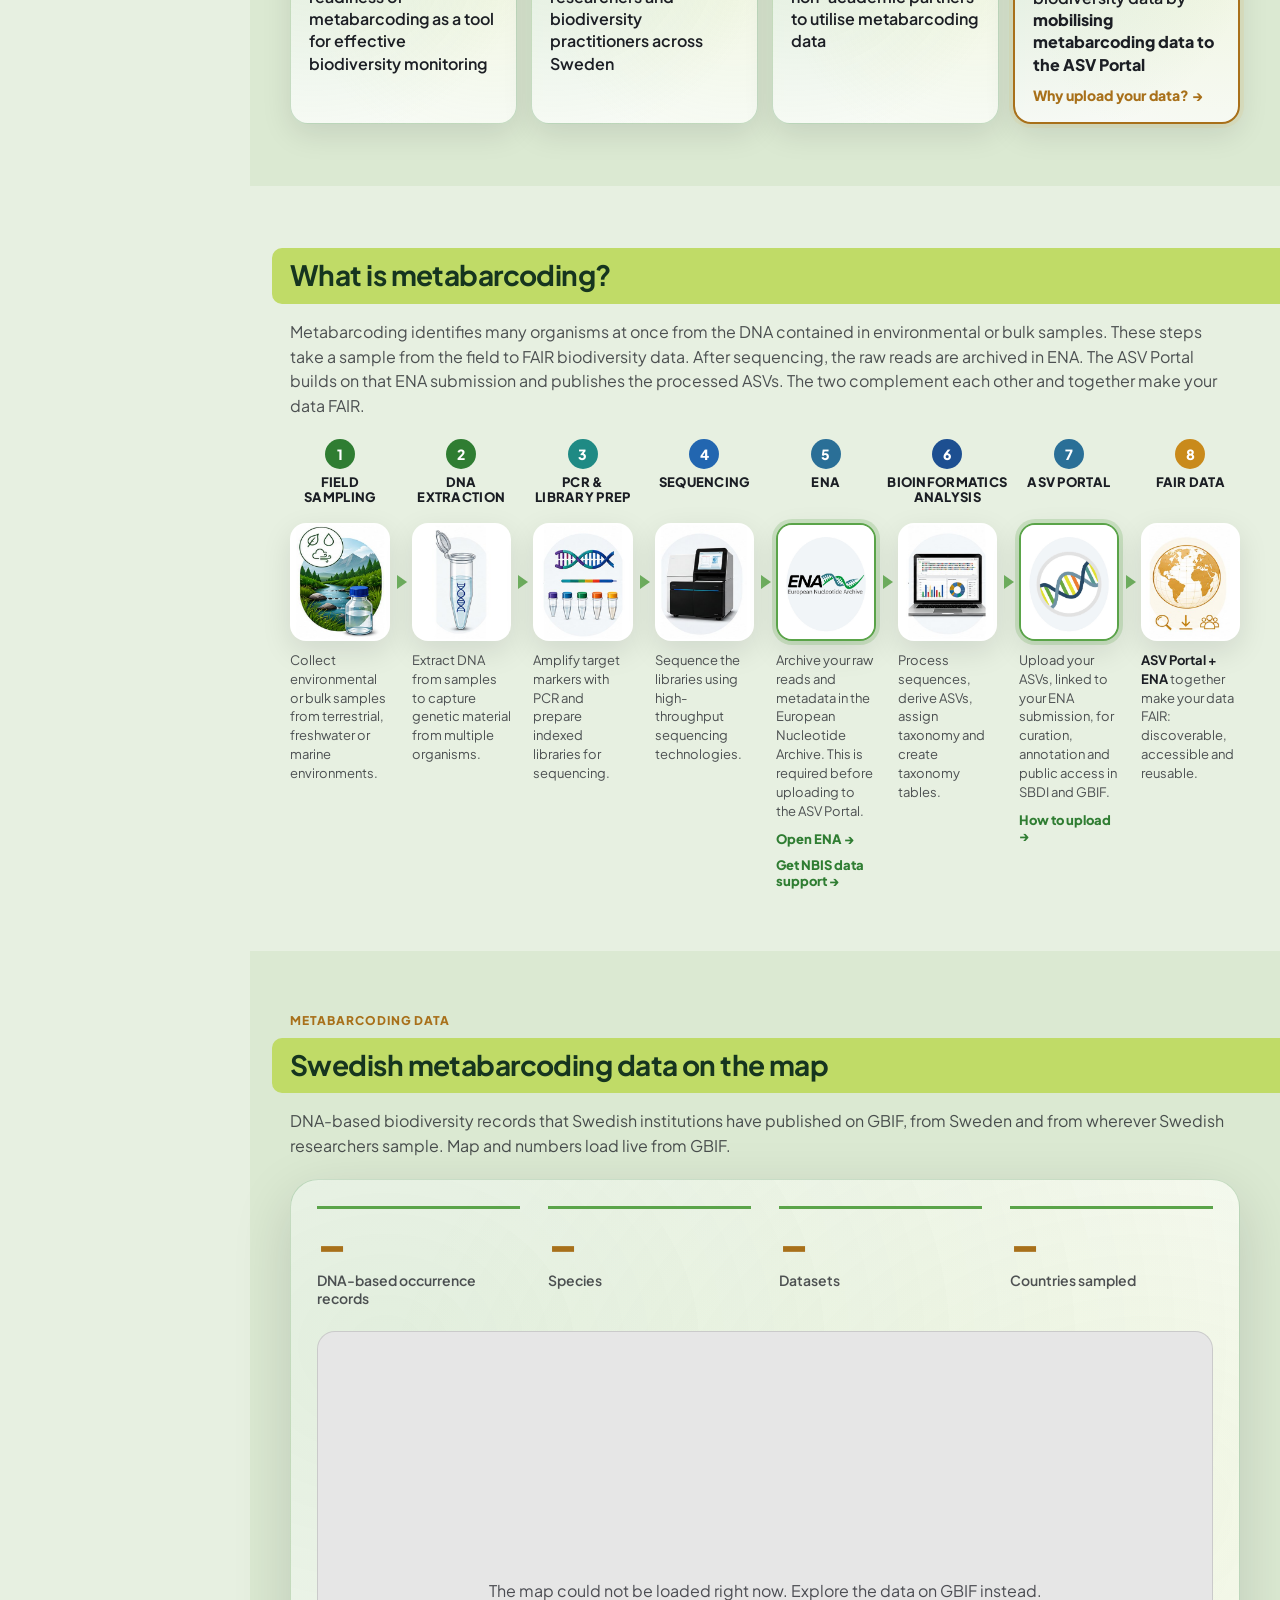
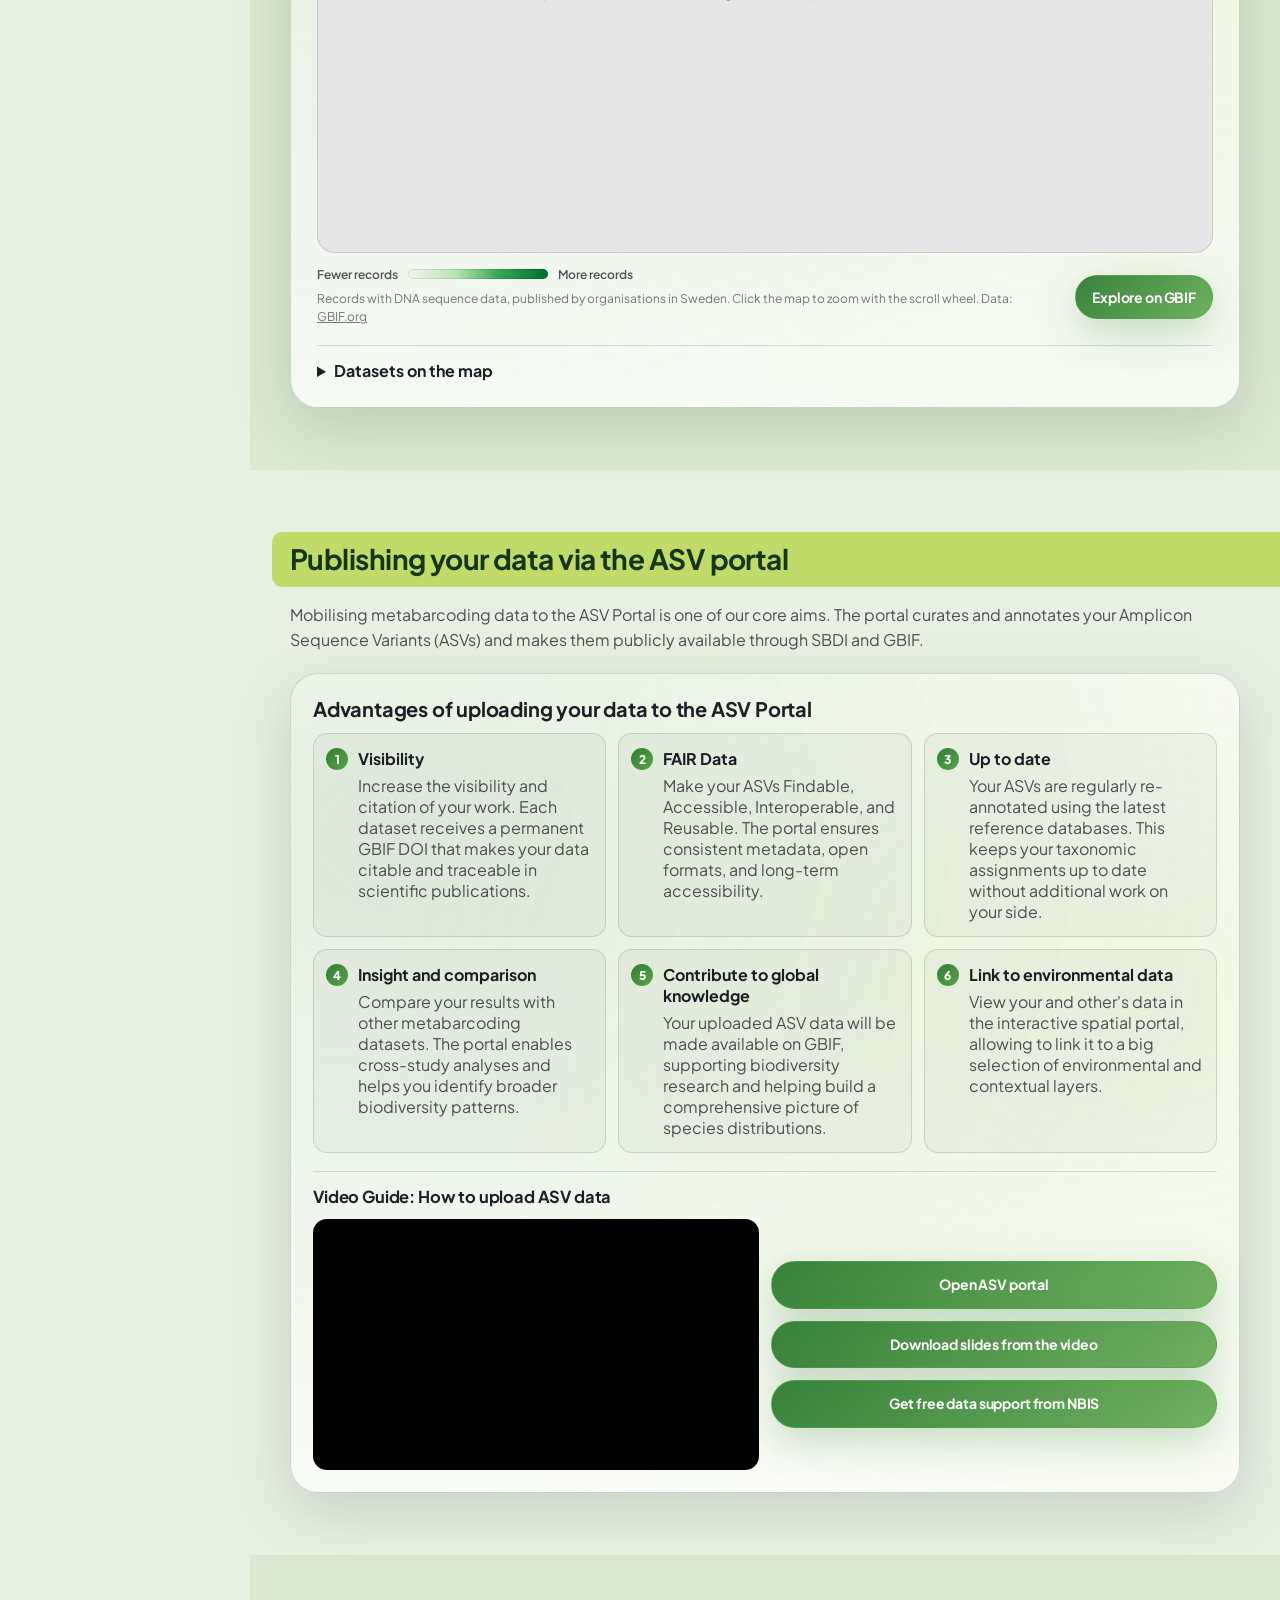
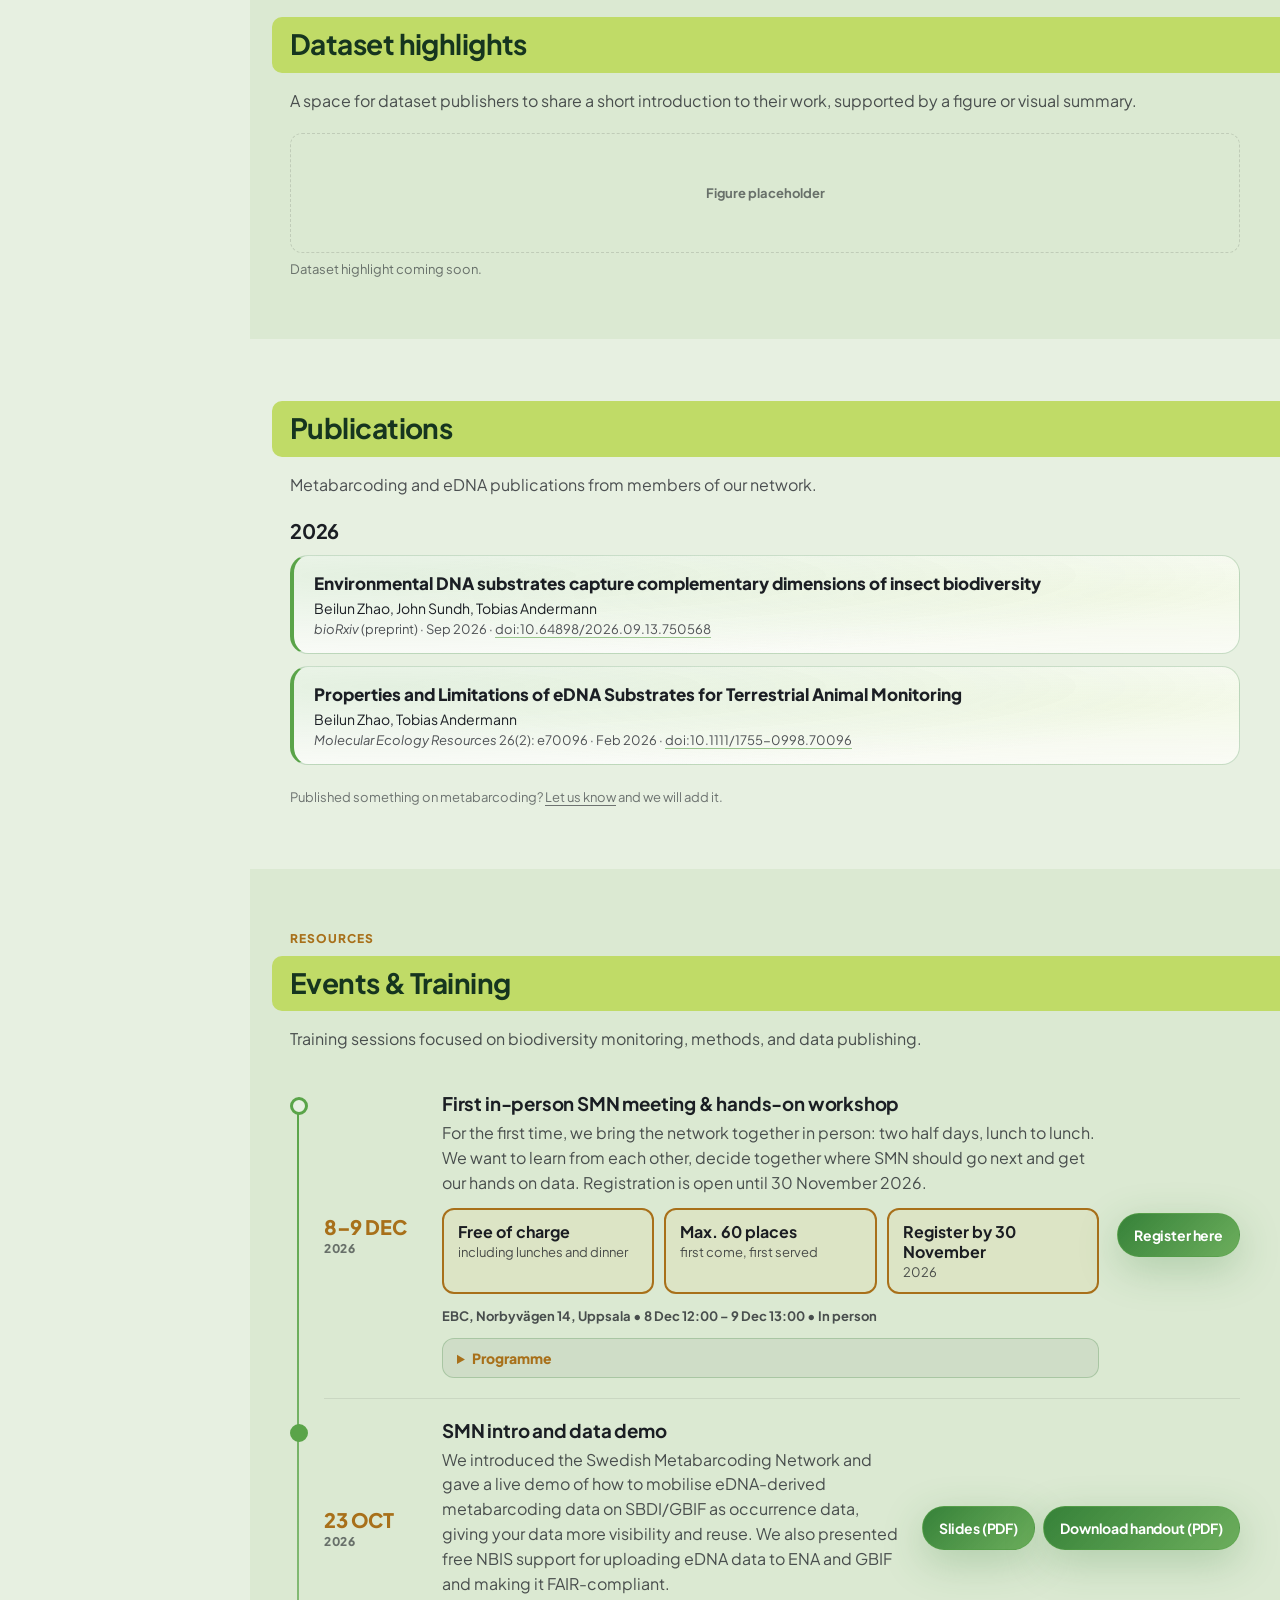
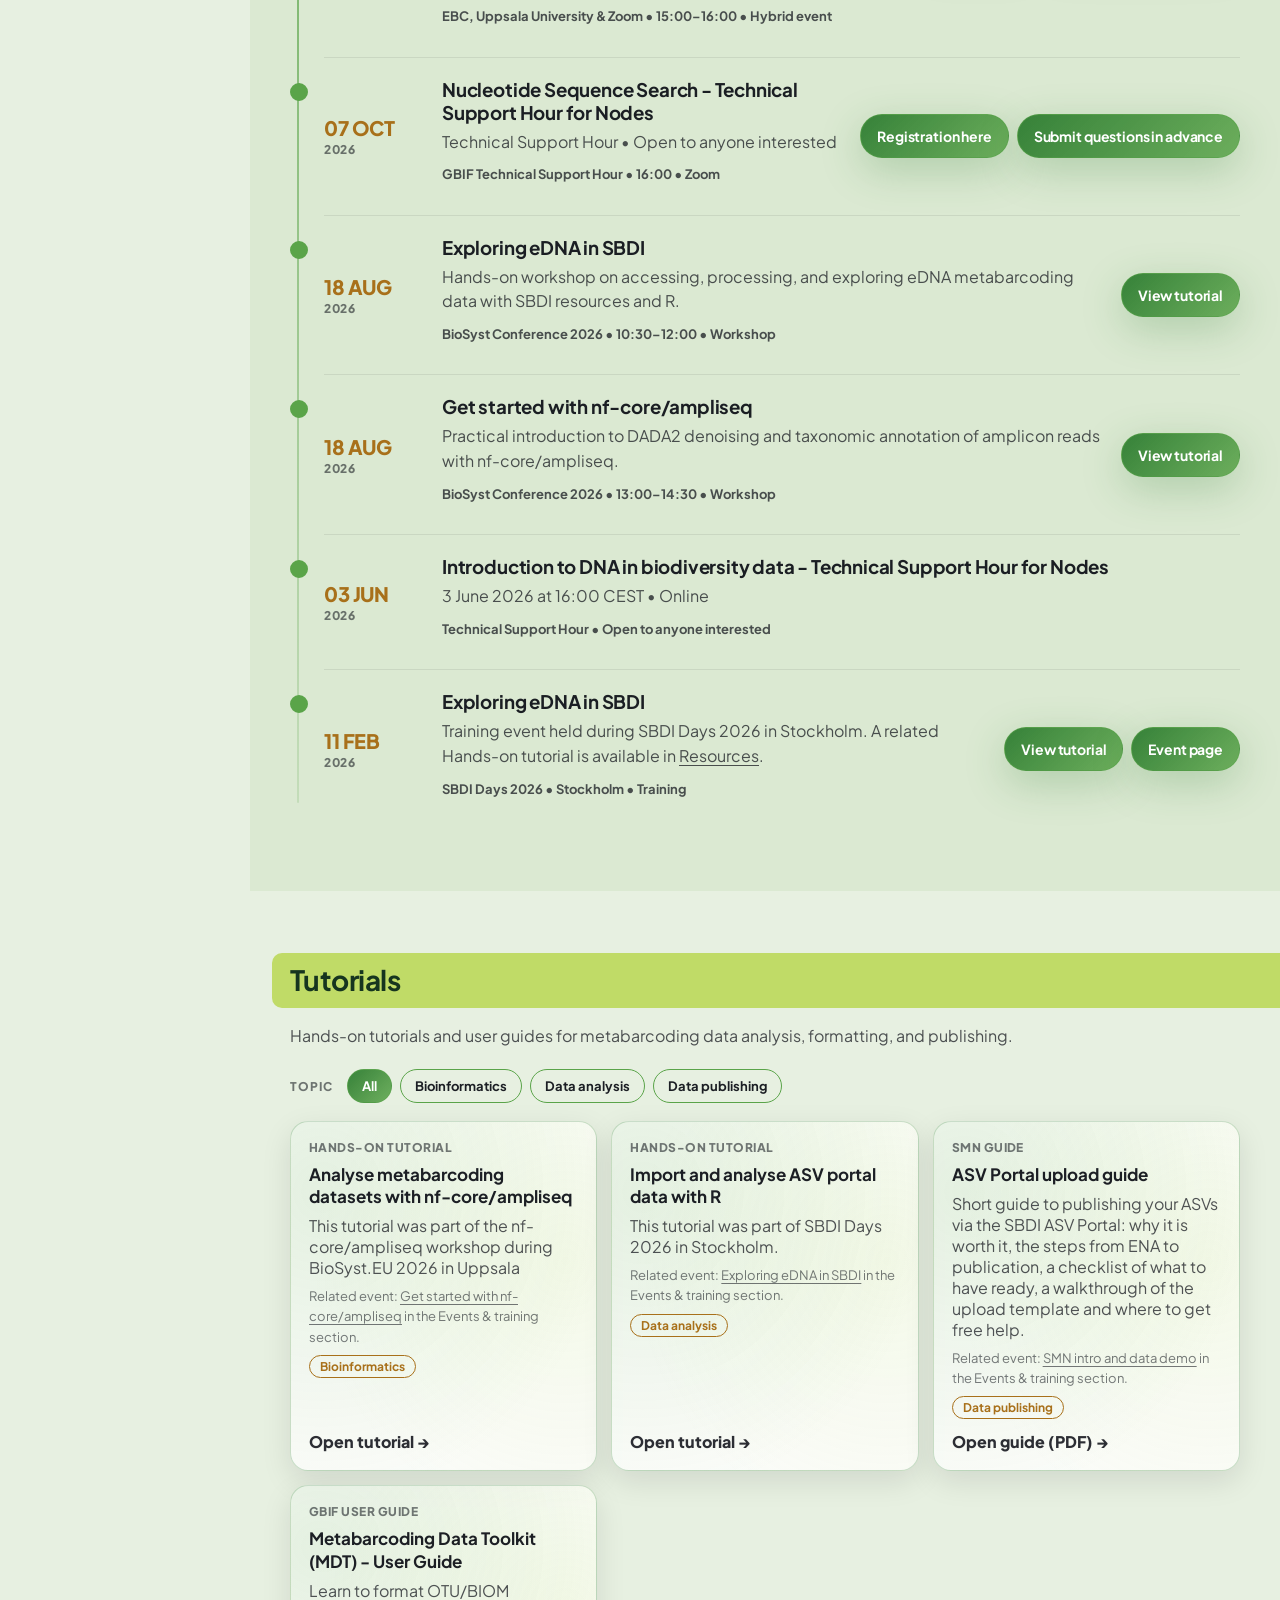
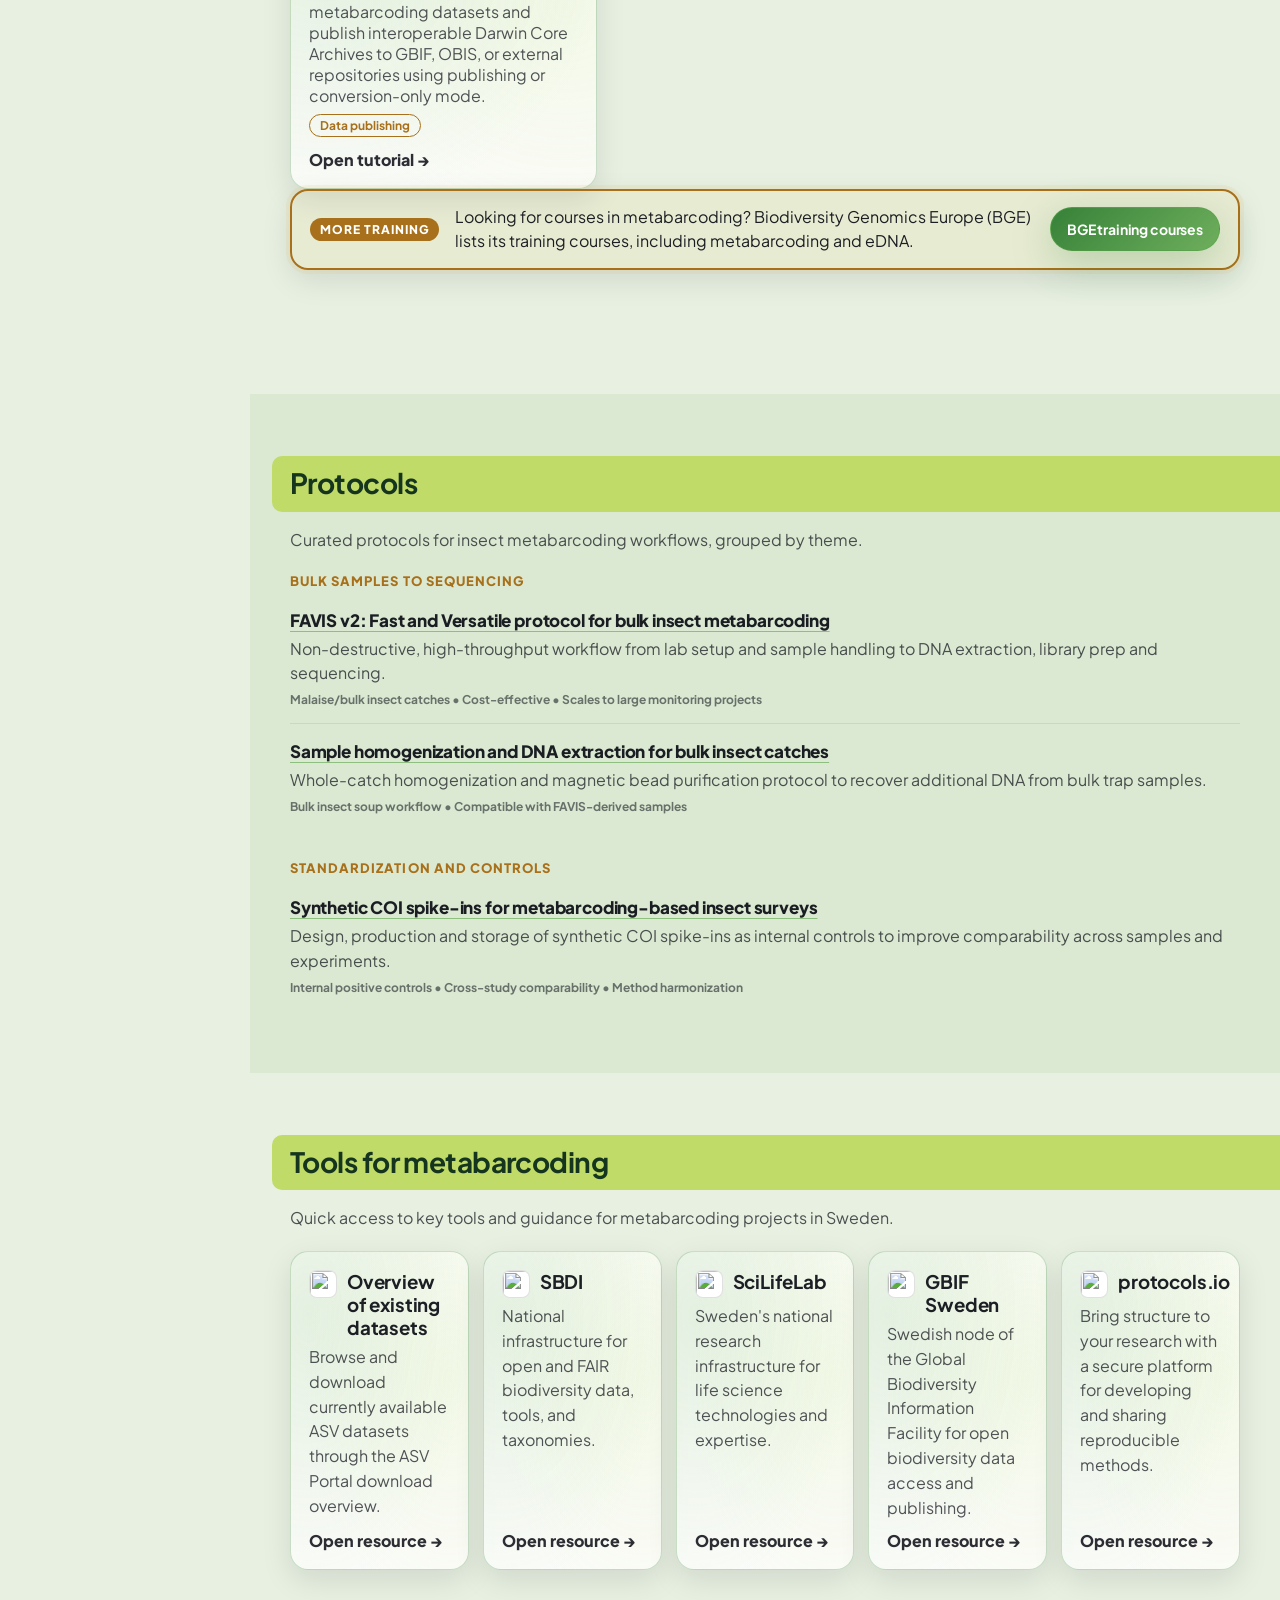
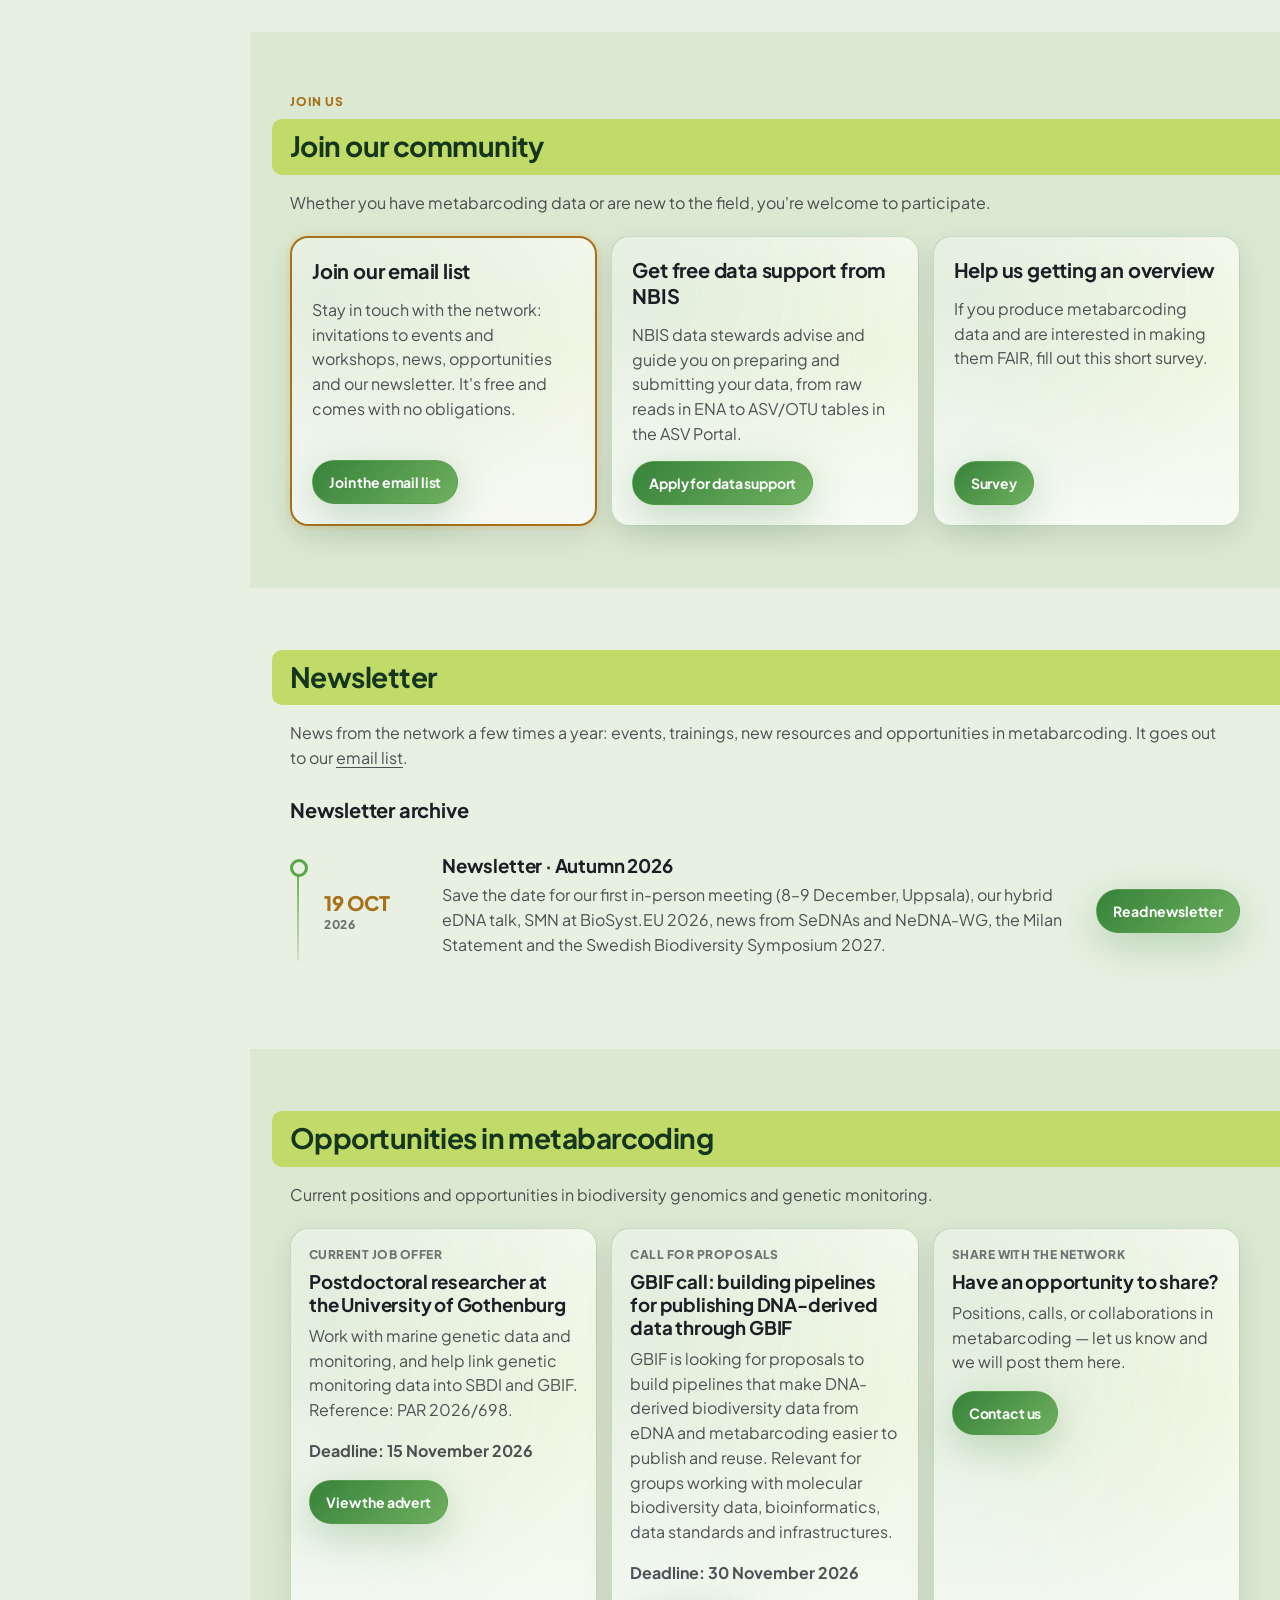
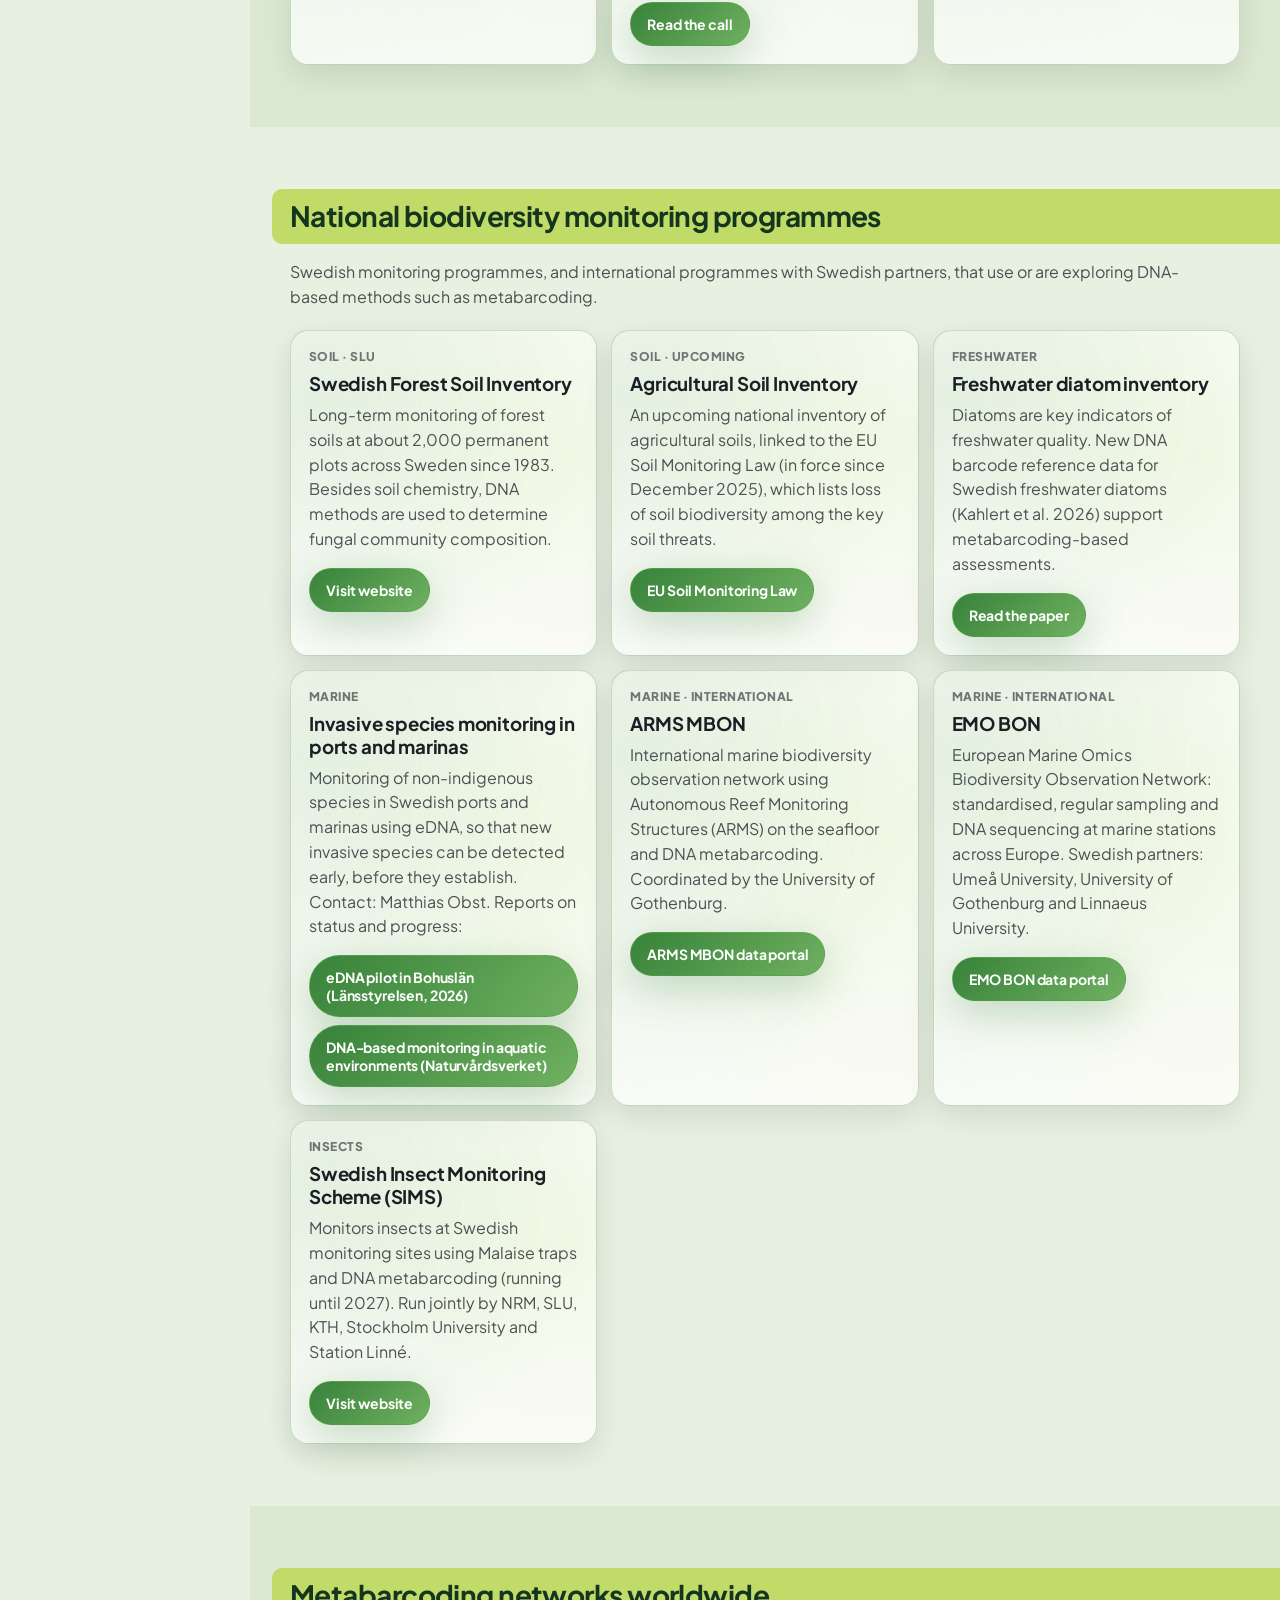
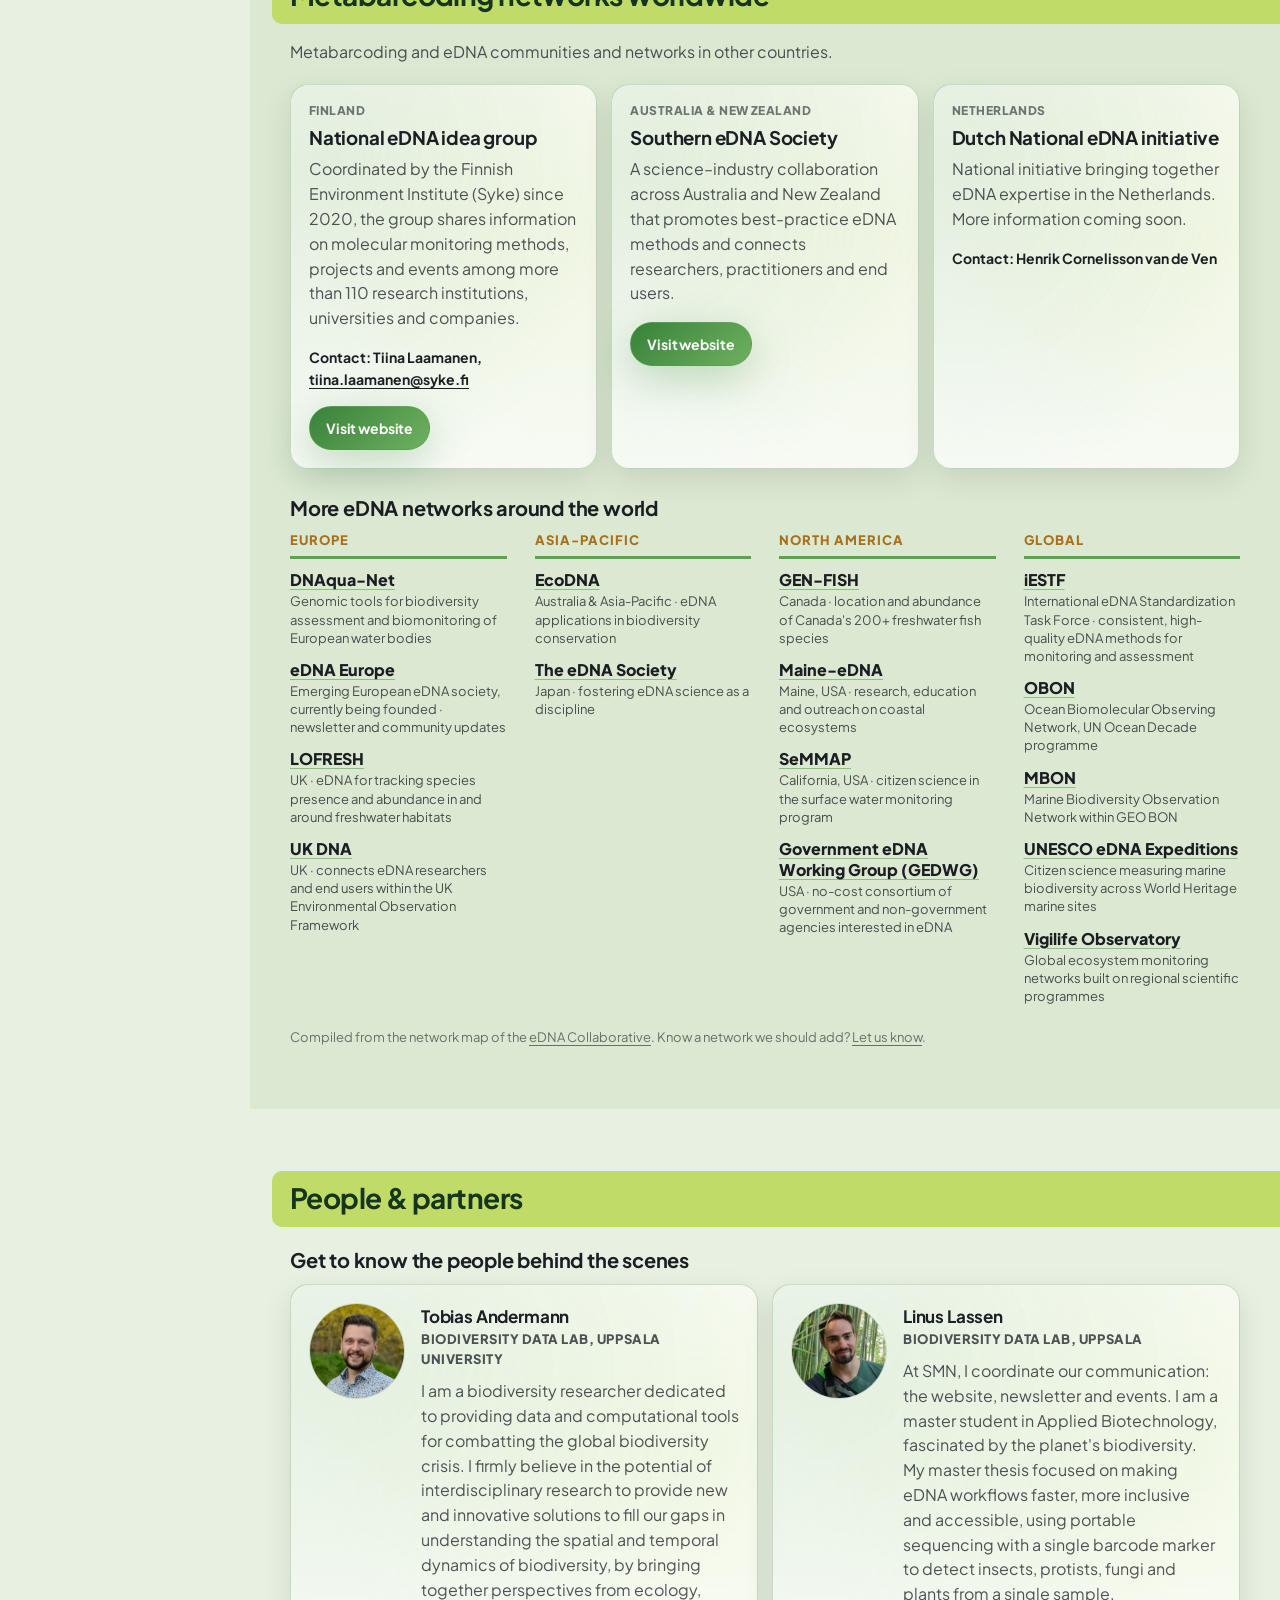
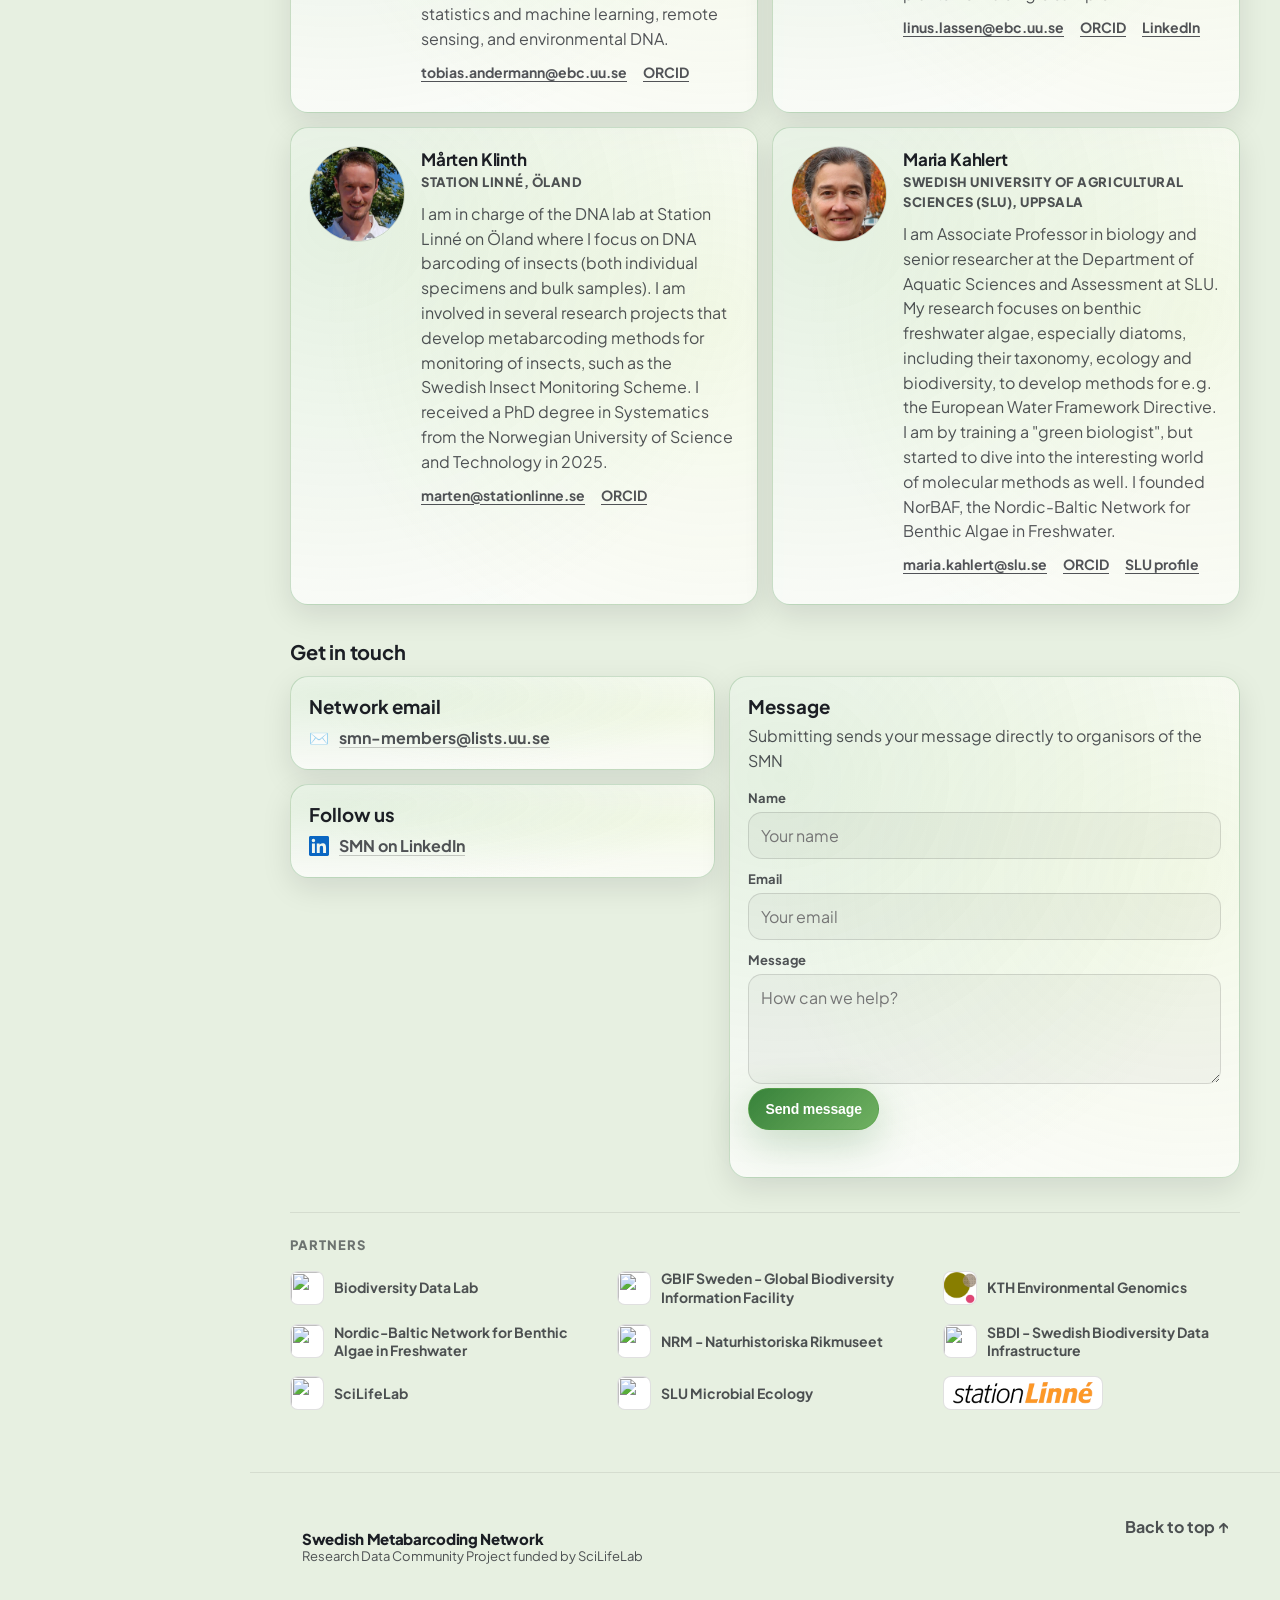
==== commit 2bd52d73: "Update hero stat to 24 metabarcoding datasets Co-Authored-By: Claude Opus 5.5 <noreply@anthropic.com" ====
--- a/index.html
+++ b/index.html
@@ -192,8 +192,8 @@
                         <div class="stat-label">Members on our email list</div>
                     </div>
                     <div class="stat-card" role="listitem">
-                        <div class="stat-number" data-count-to="21">0</div>
-                        <div class="stat-label">FAIR metabarcoding datasets</div>
+                        <div class="stat-number" data-count-to="24">0</div>
+                        <div class="stat-label">Metabarcoding datasets</div>
                     </div>
                     <div class="stat-card" role="listitem">
                         <div class="stat-number" data-count-to="3">0</div>
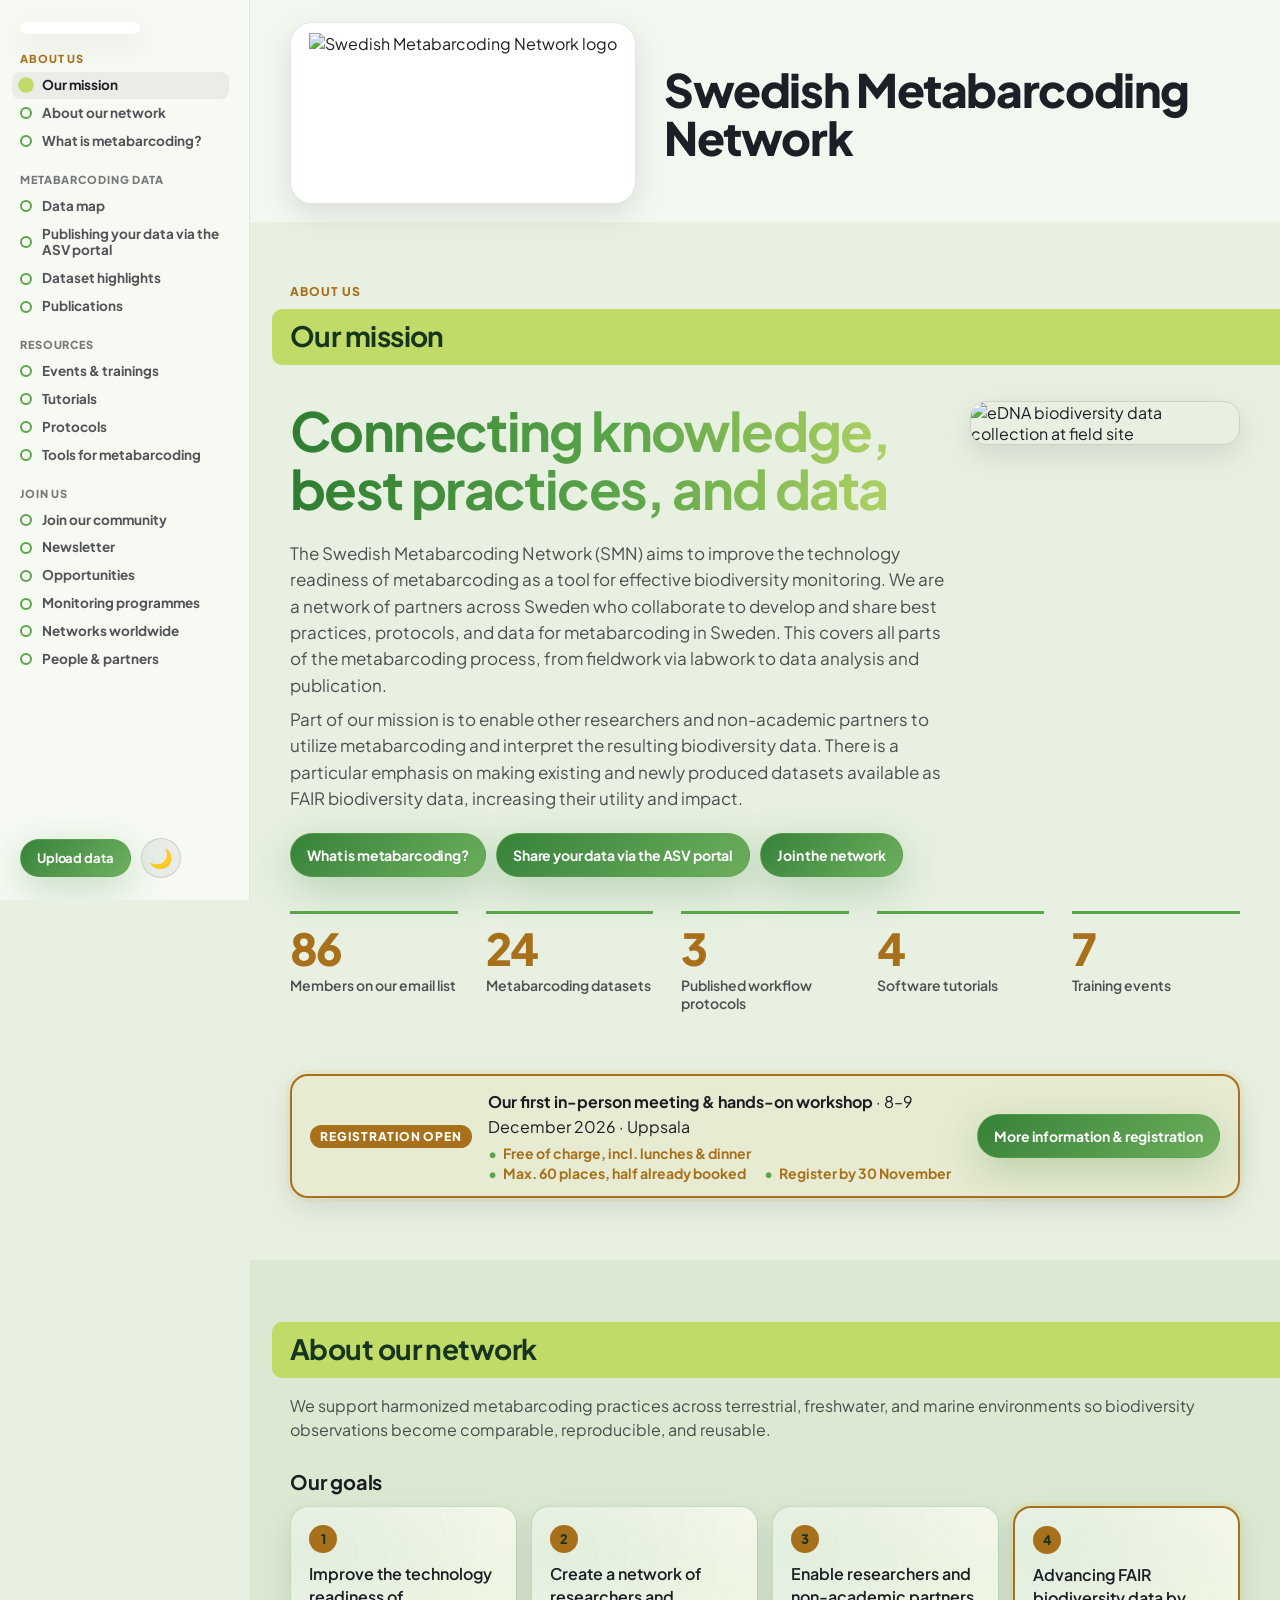
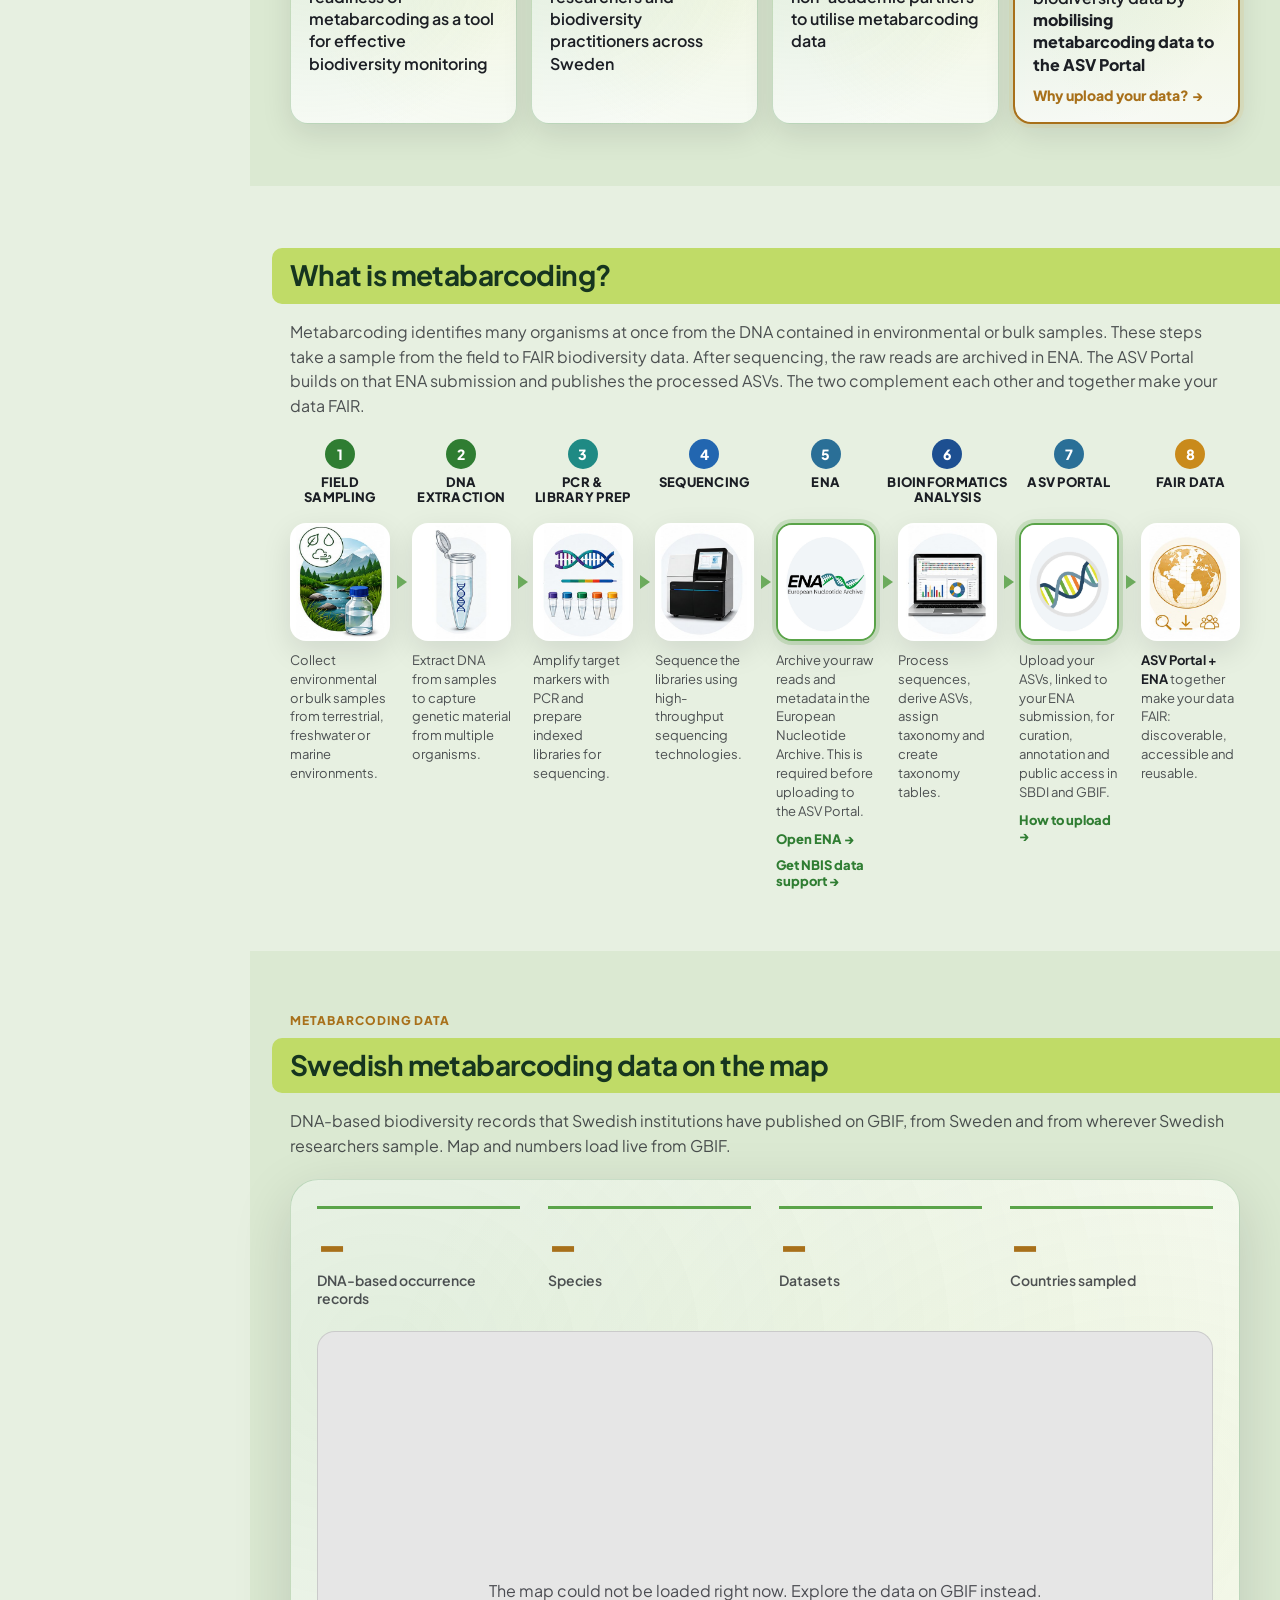
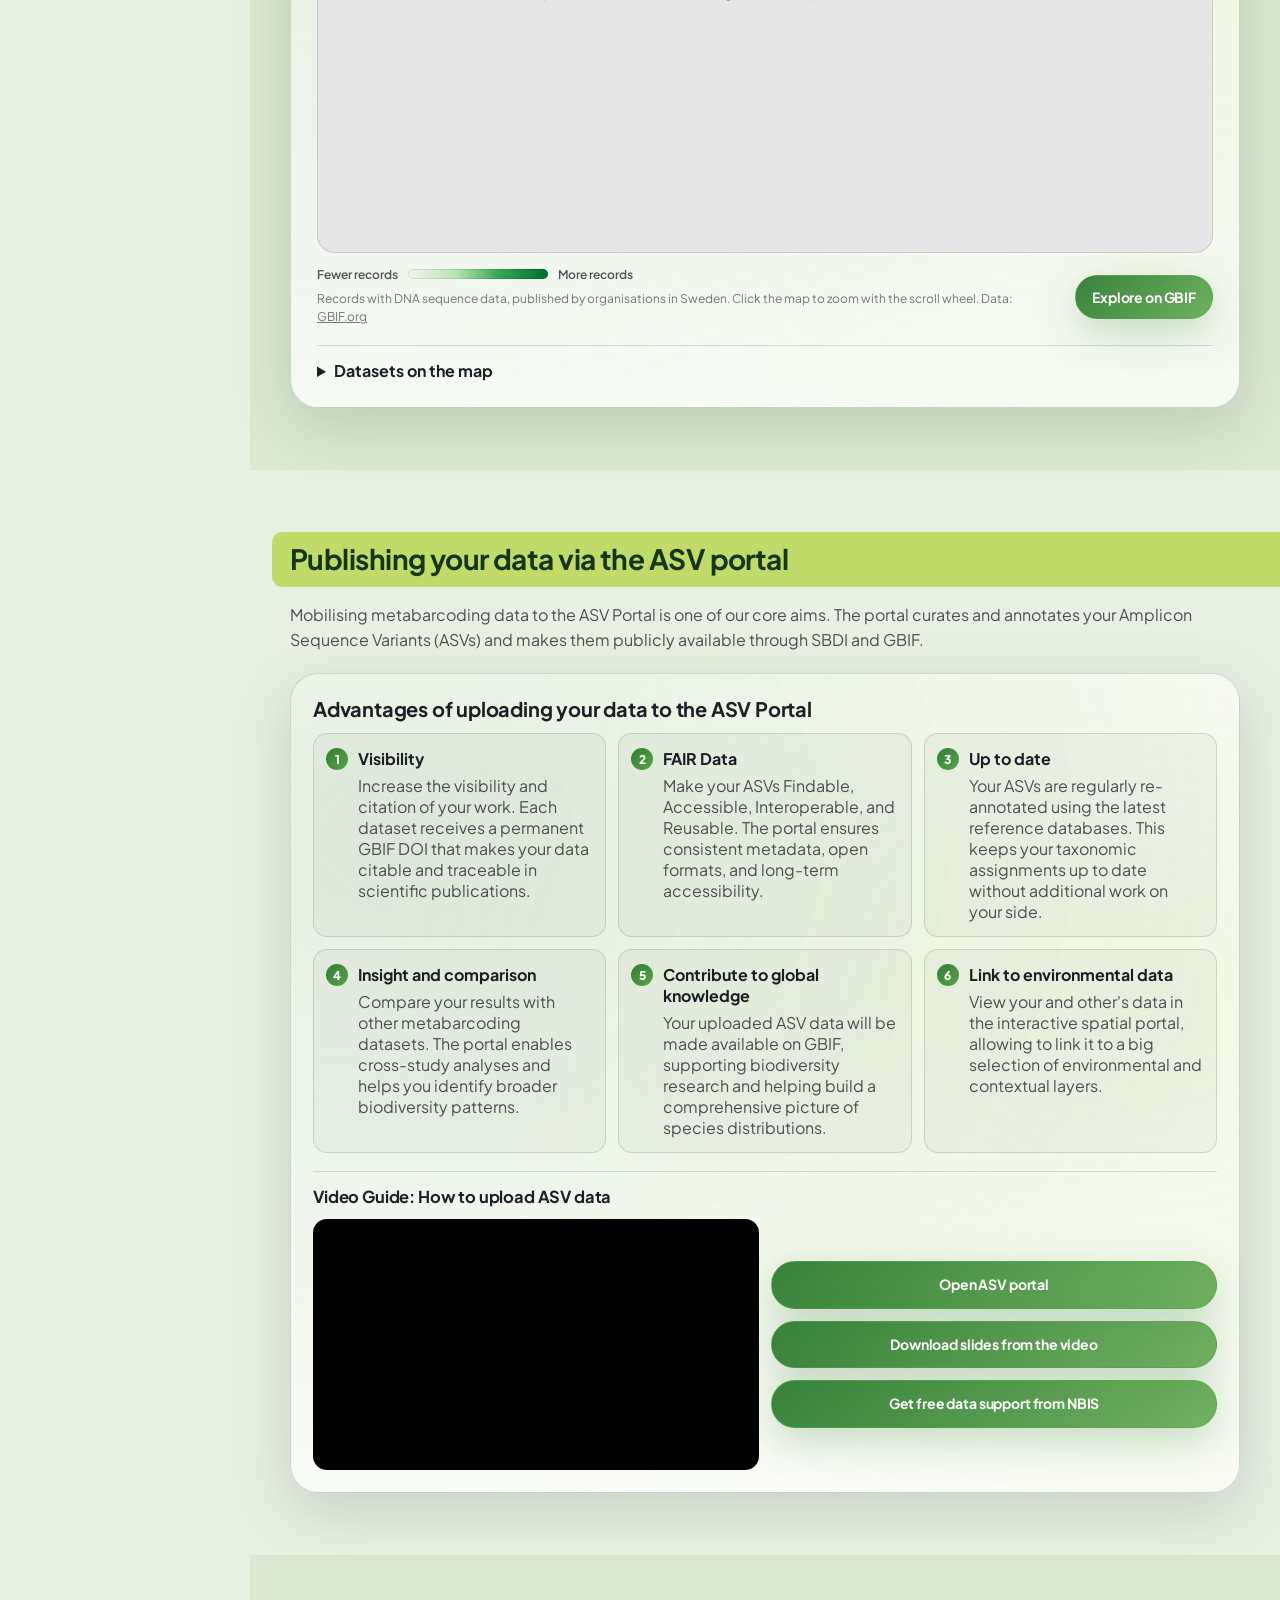
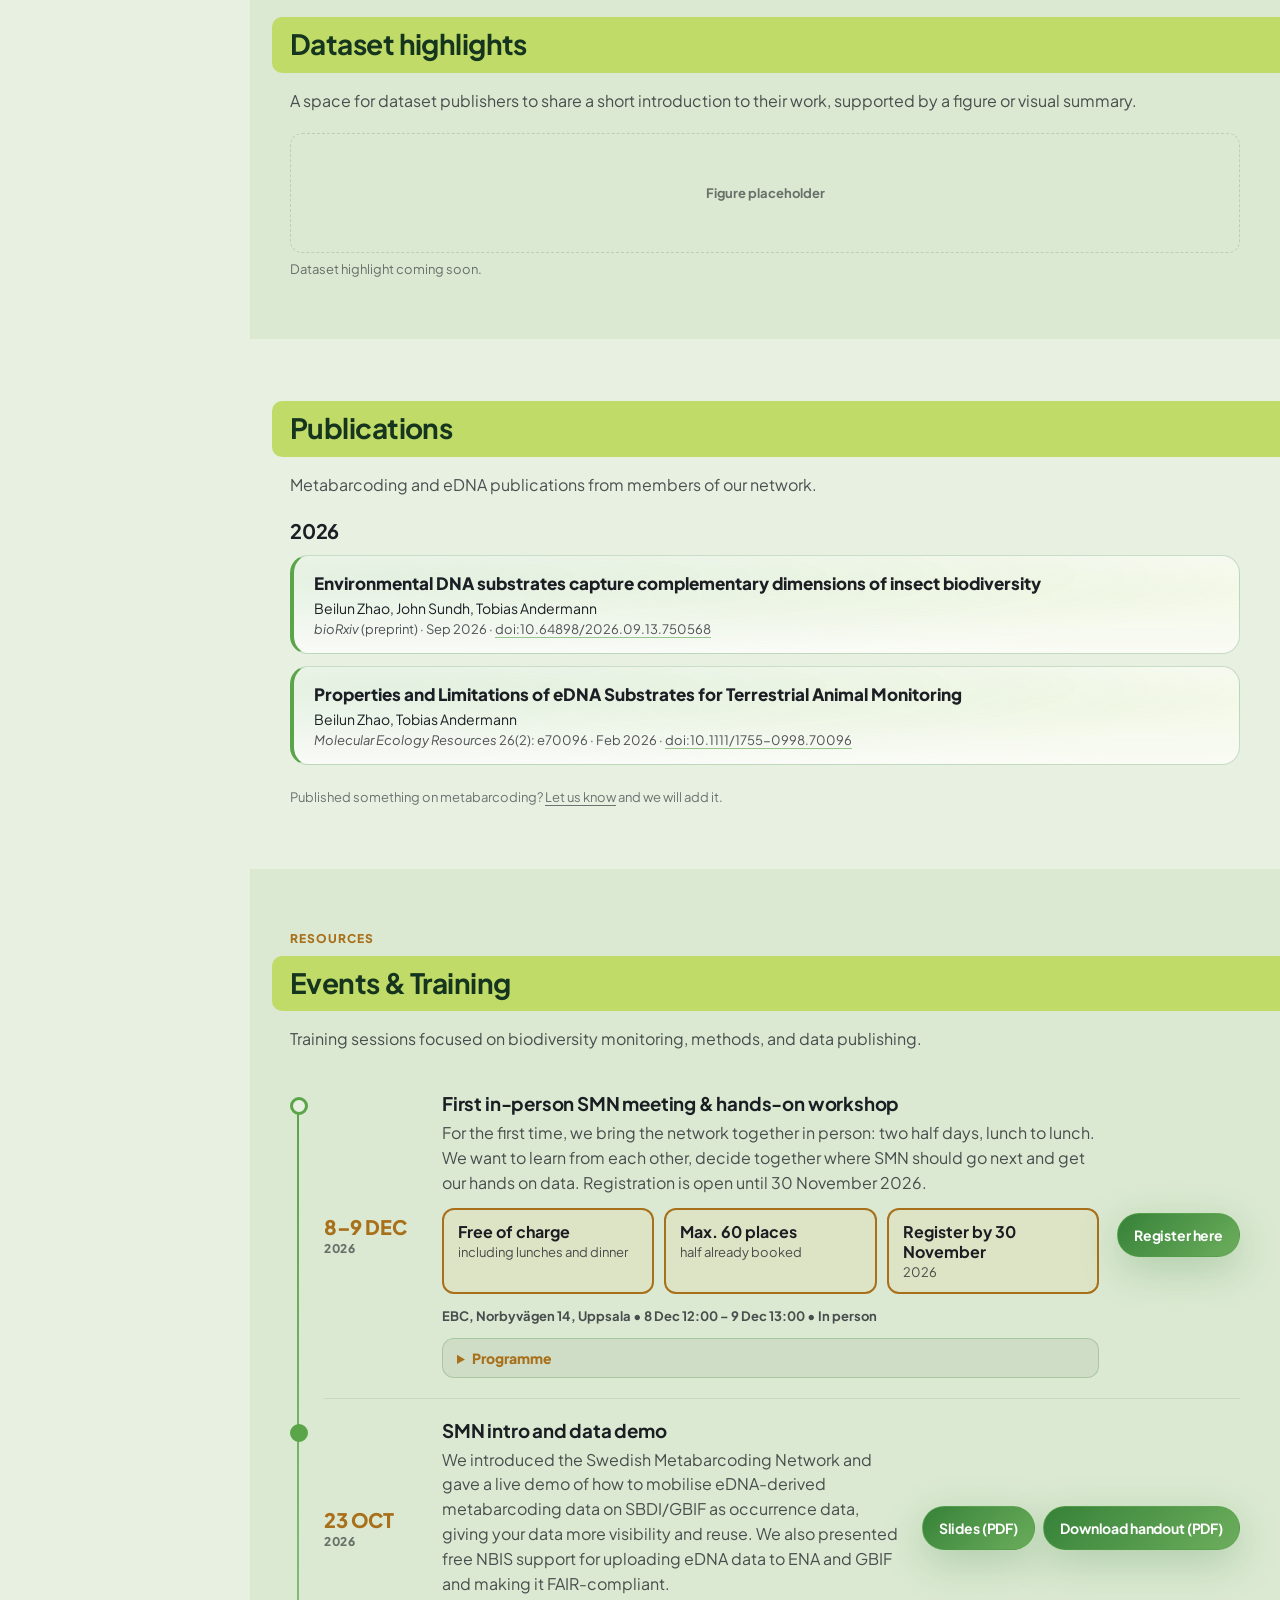
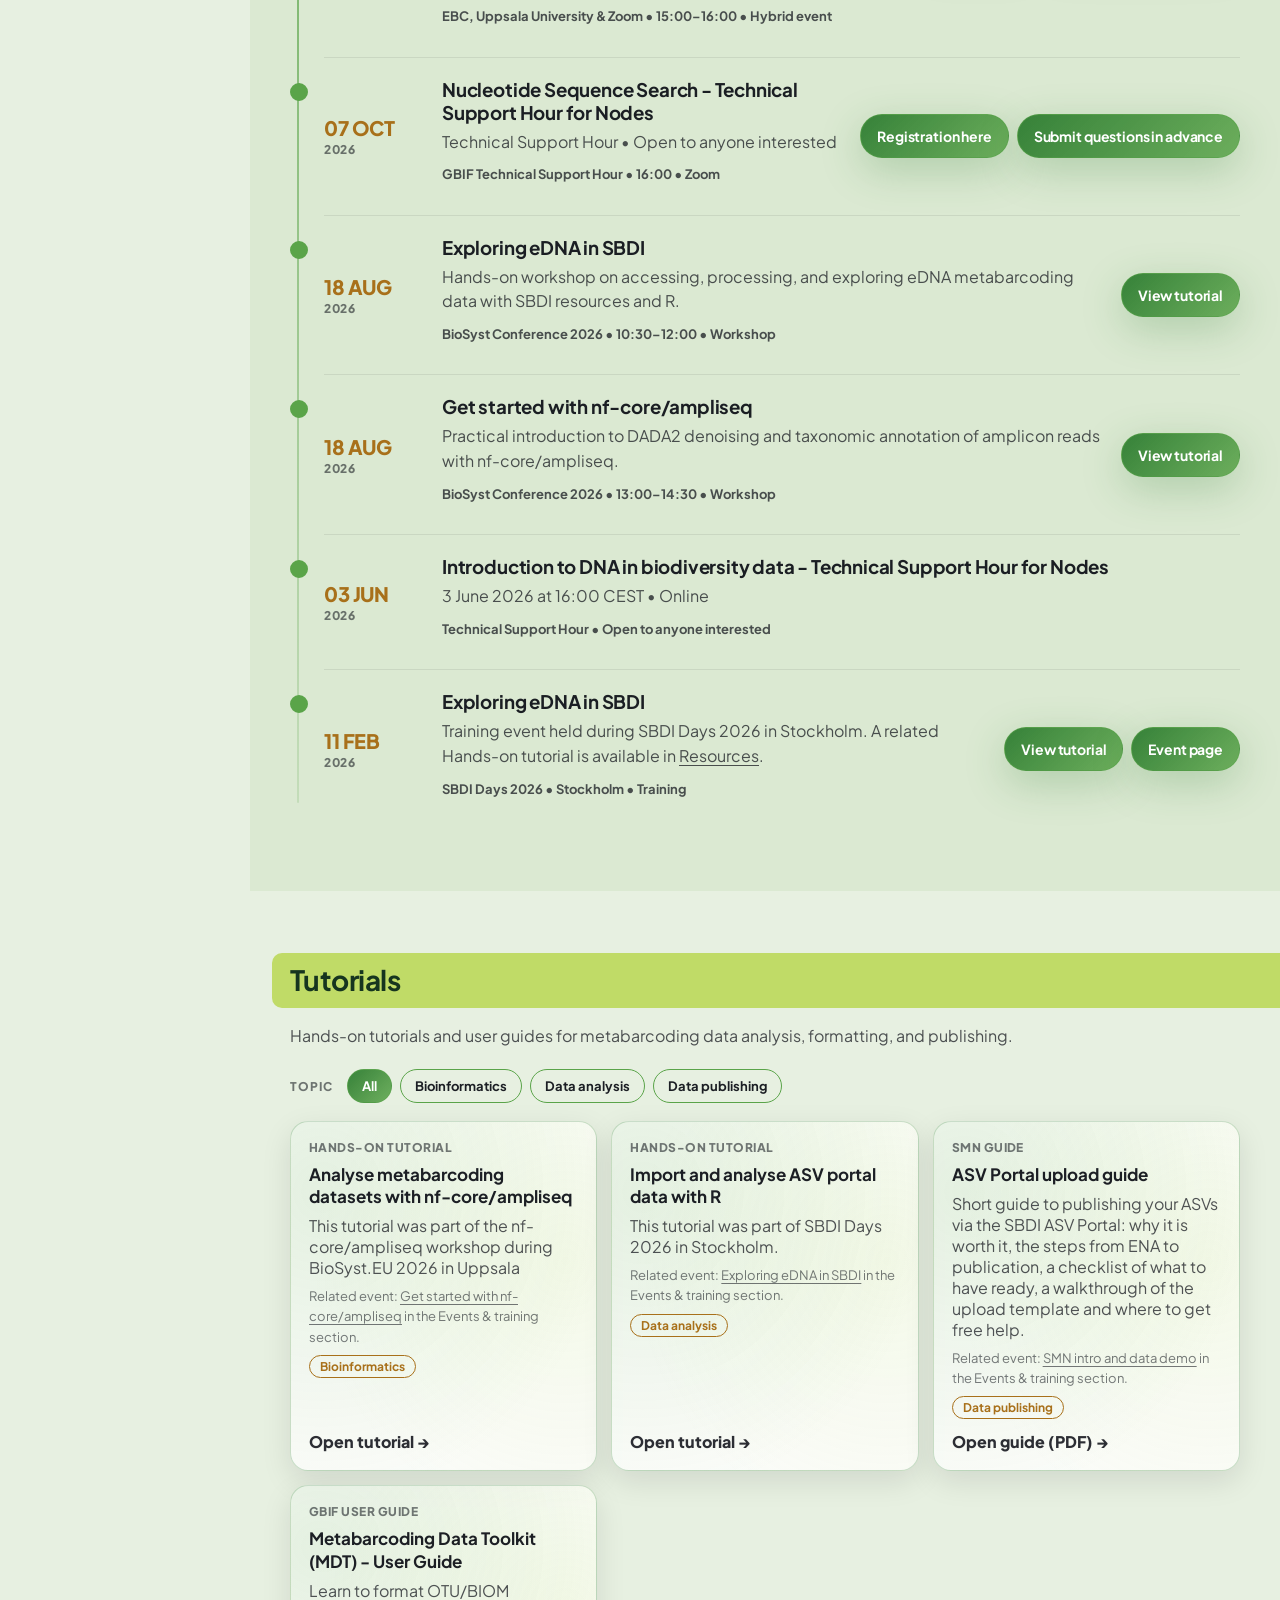
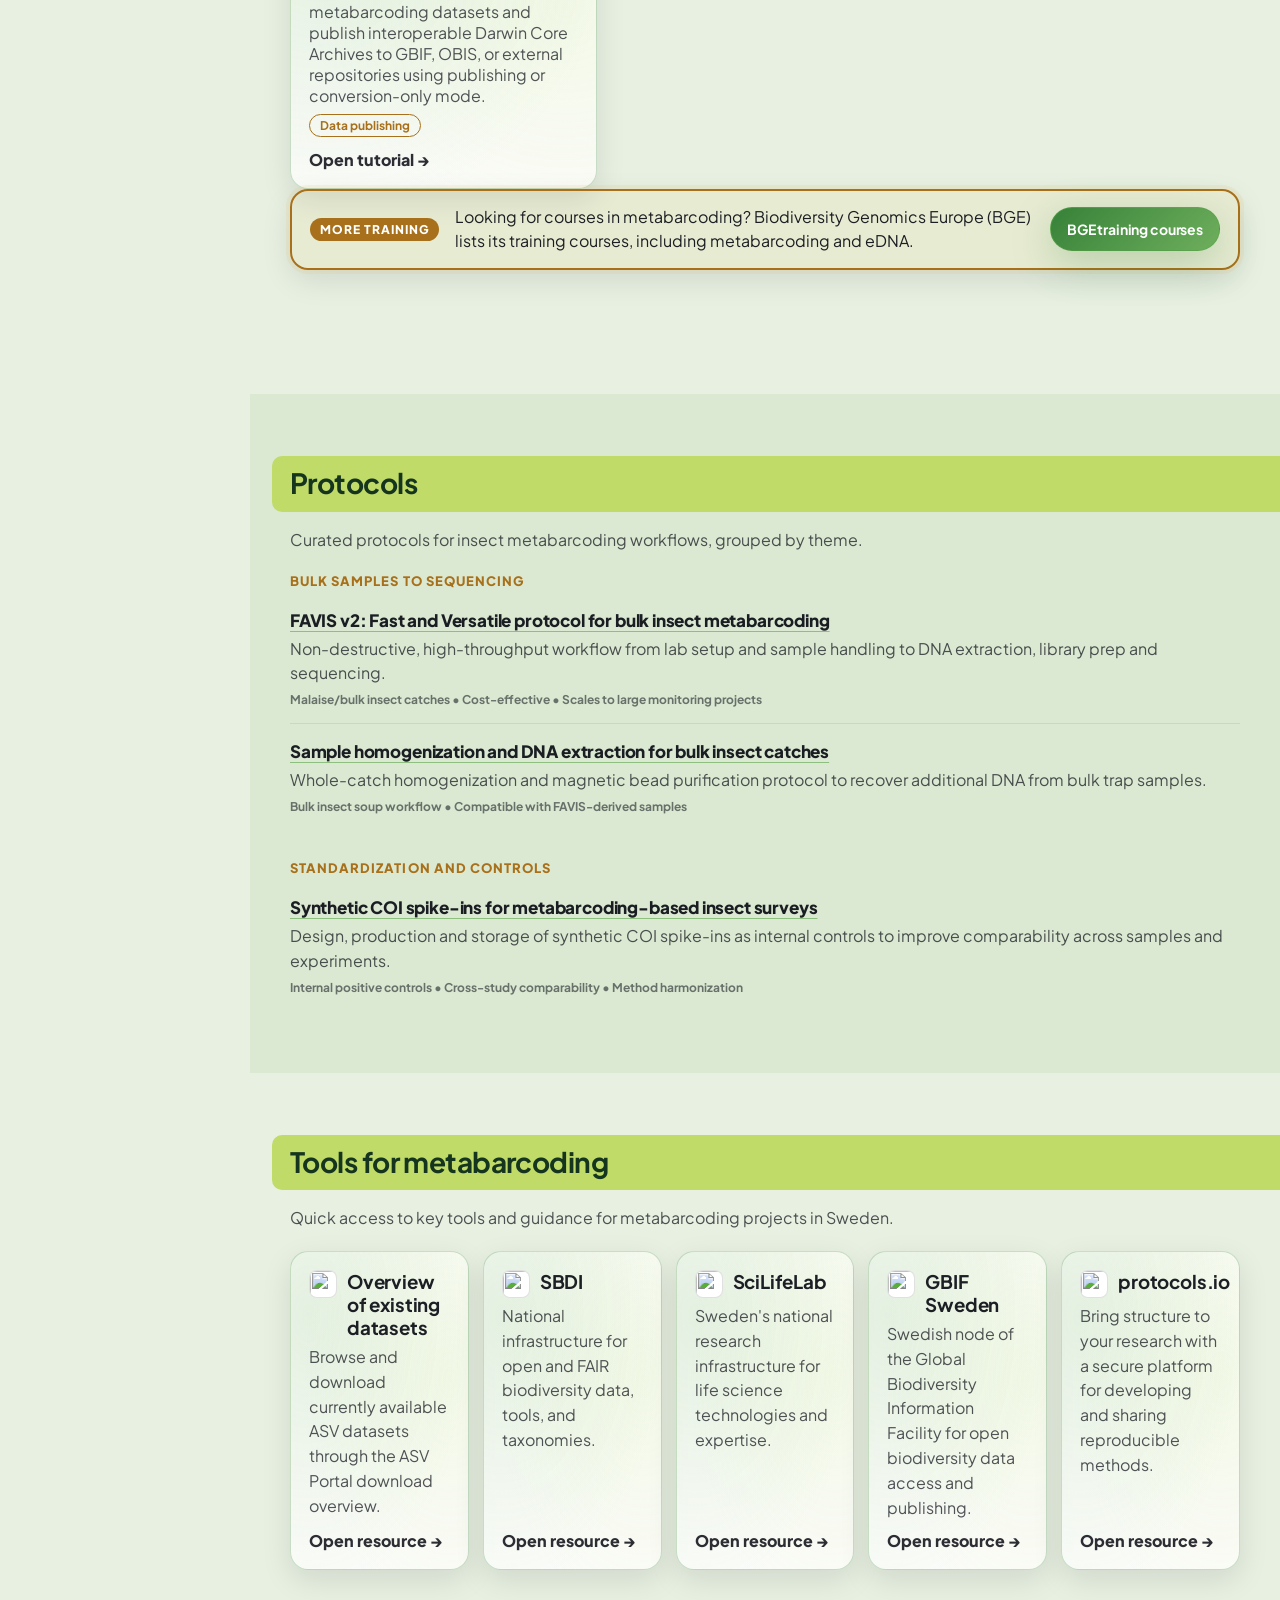
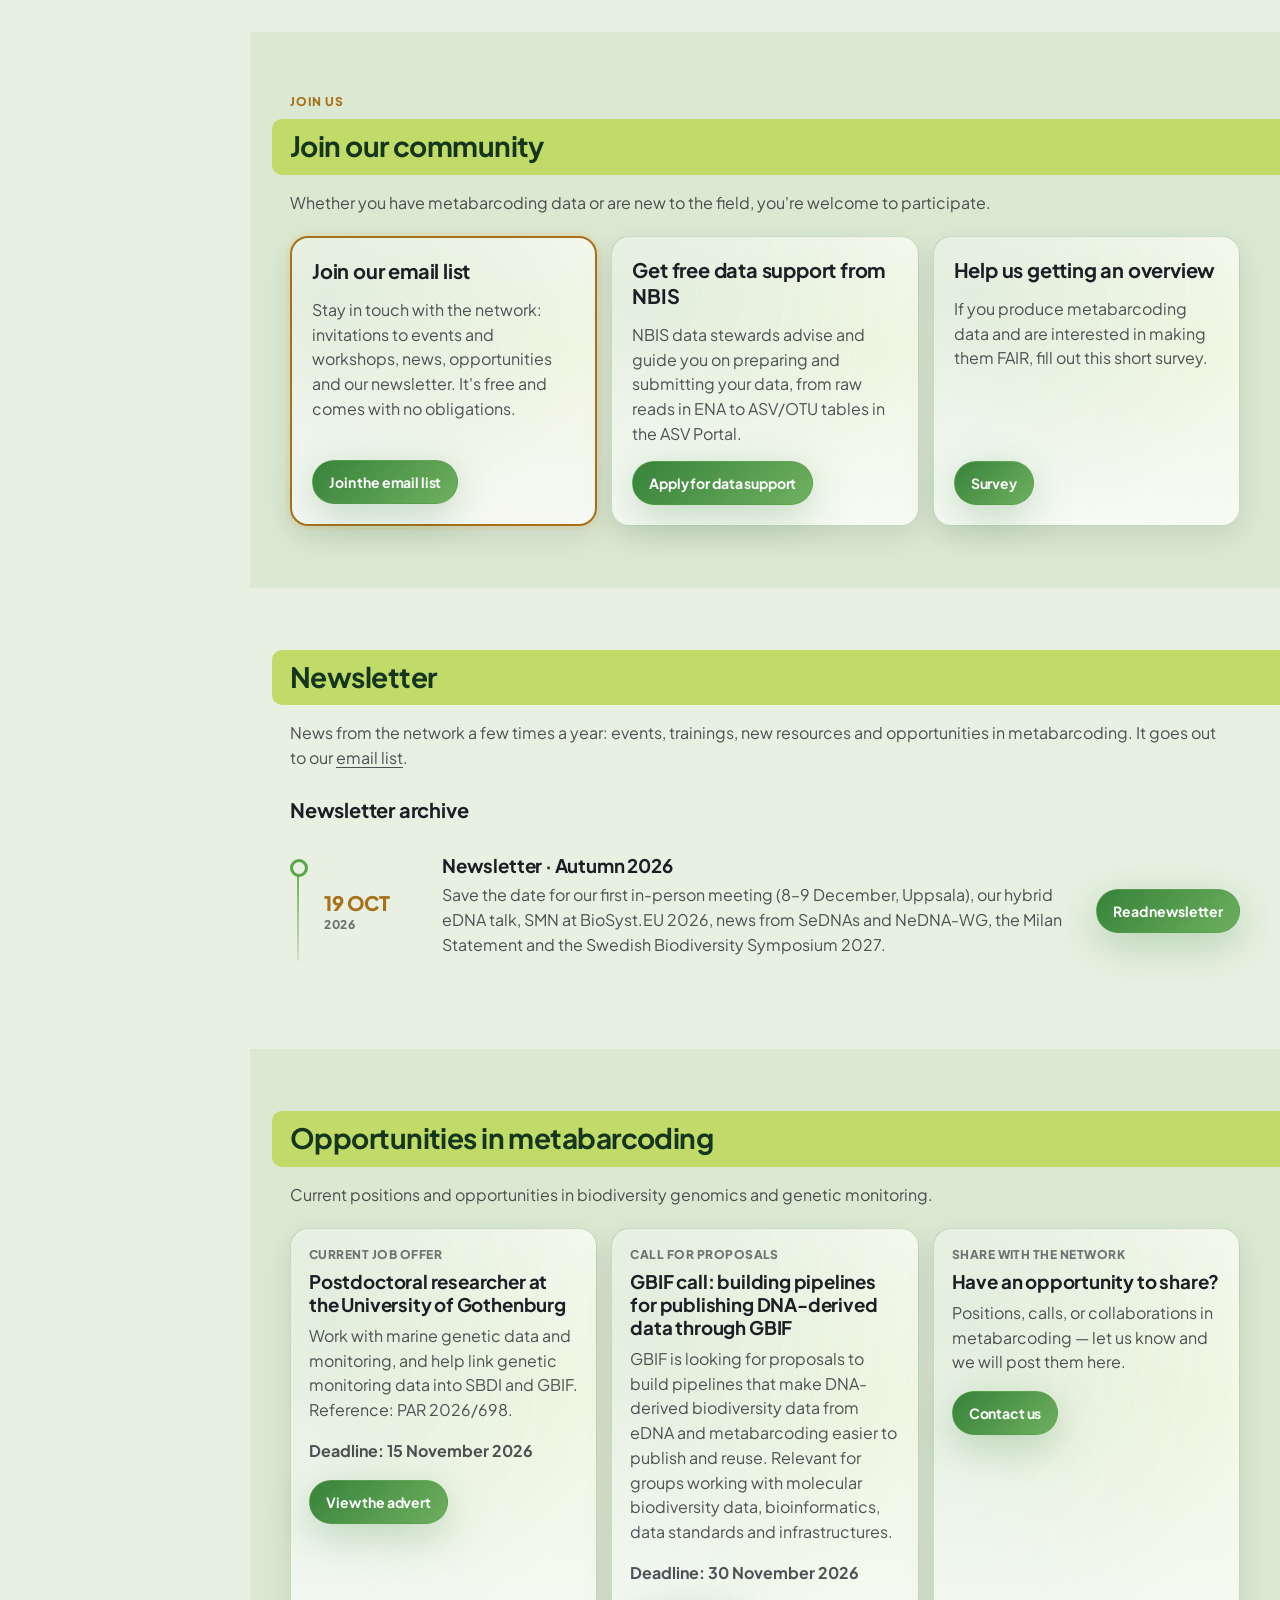
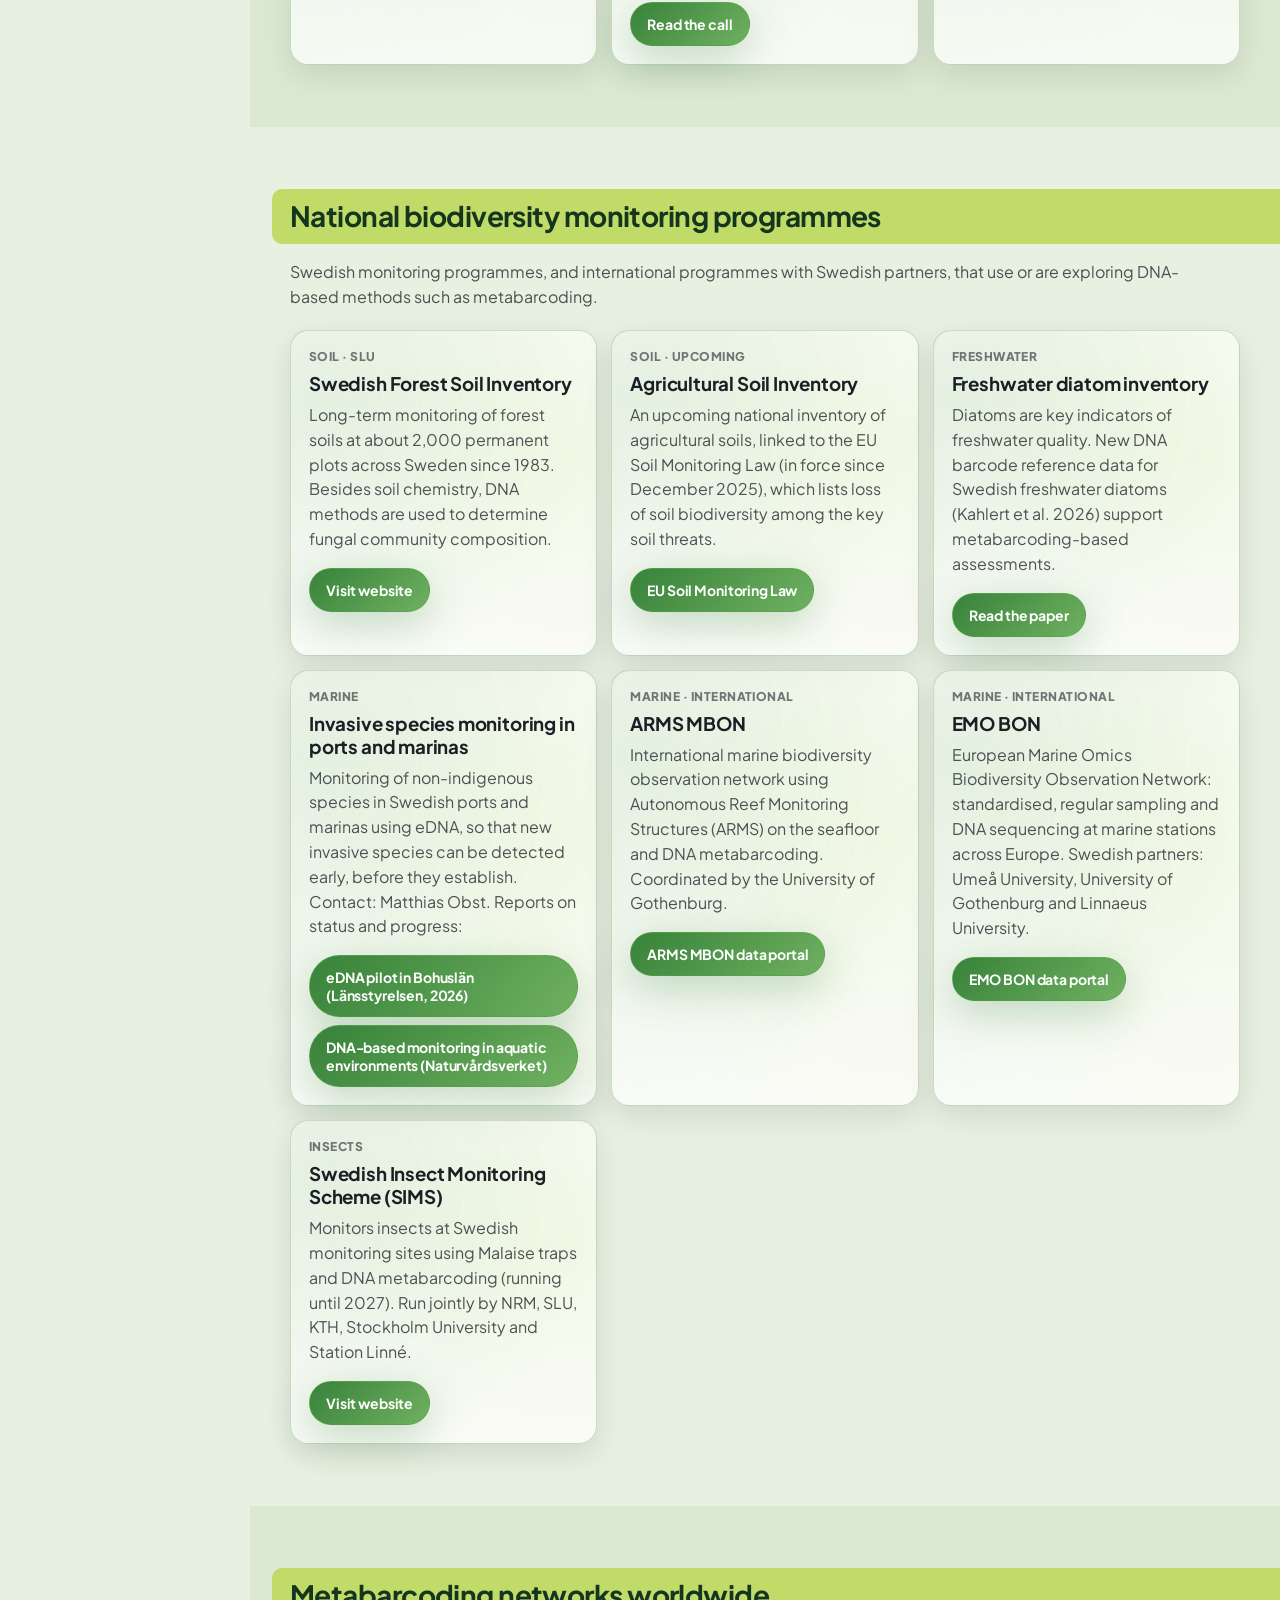
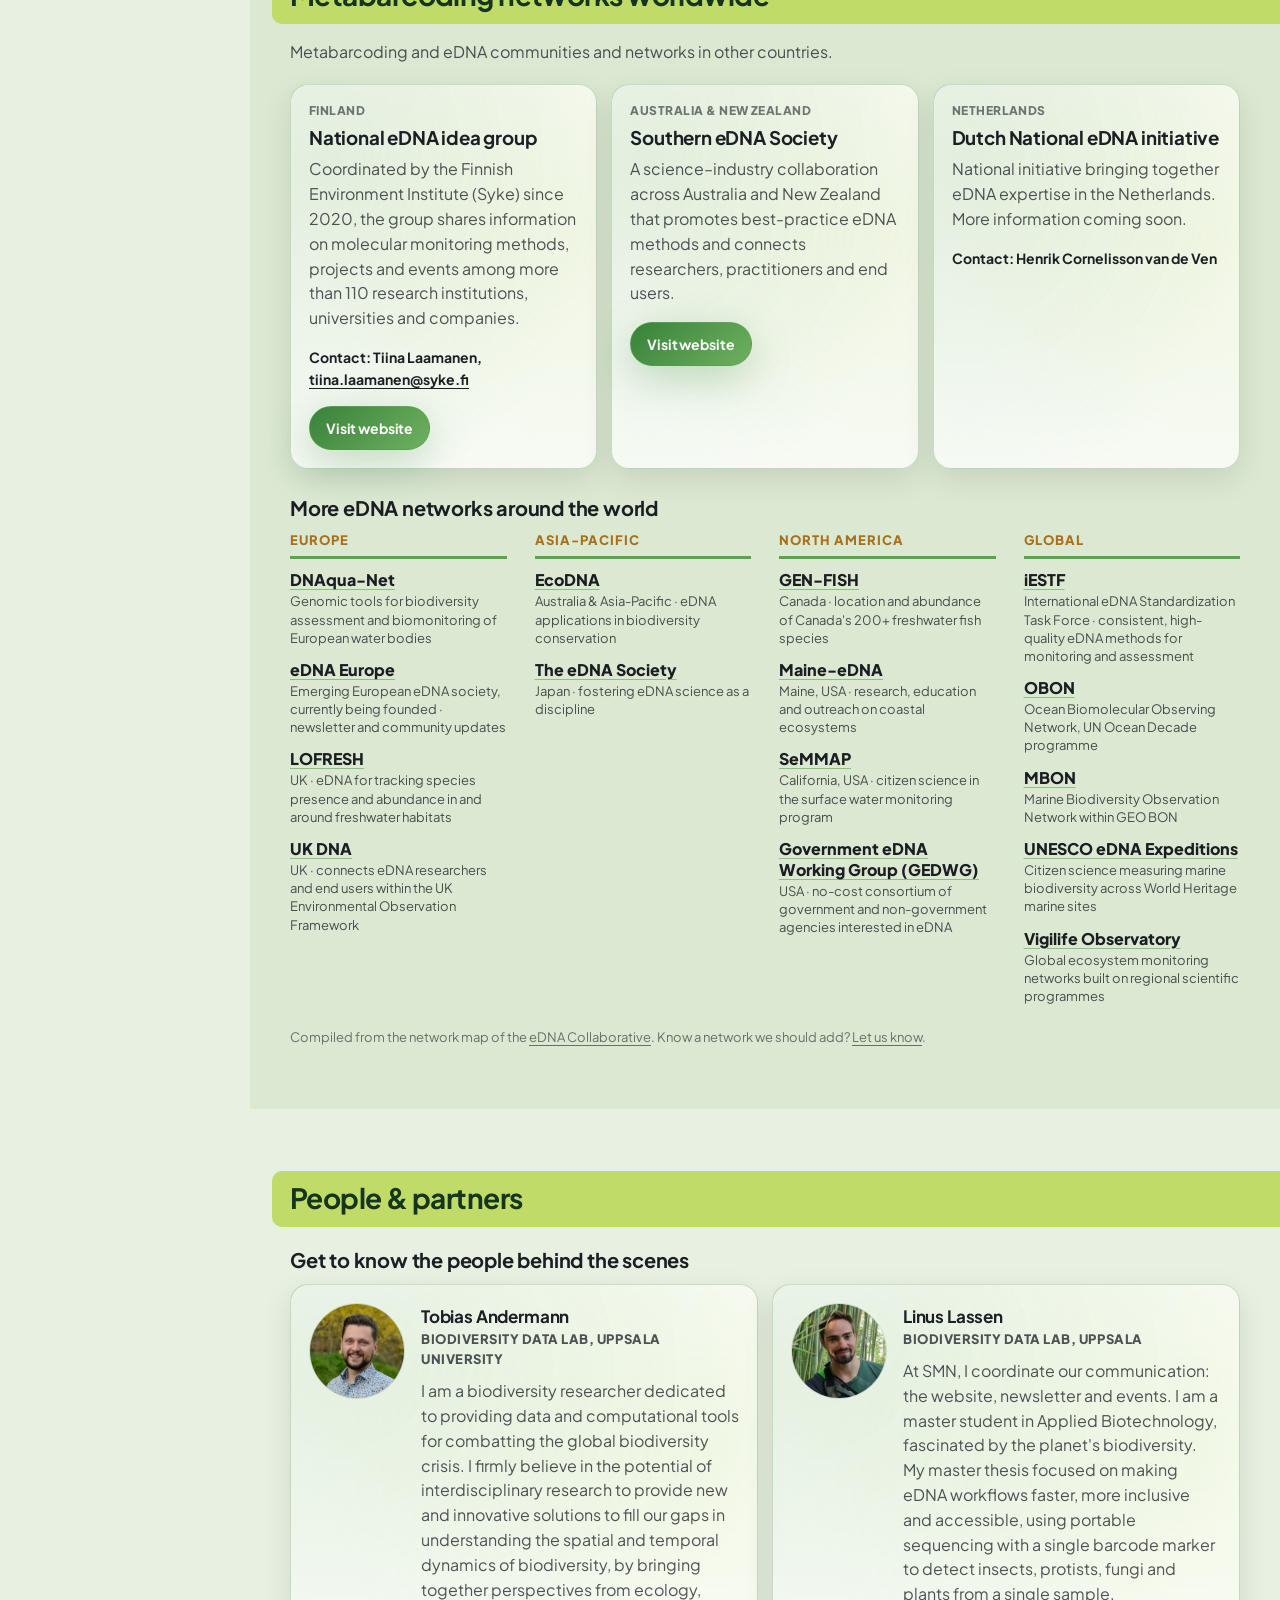
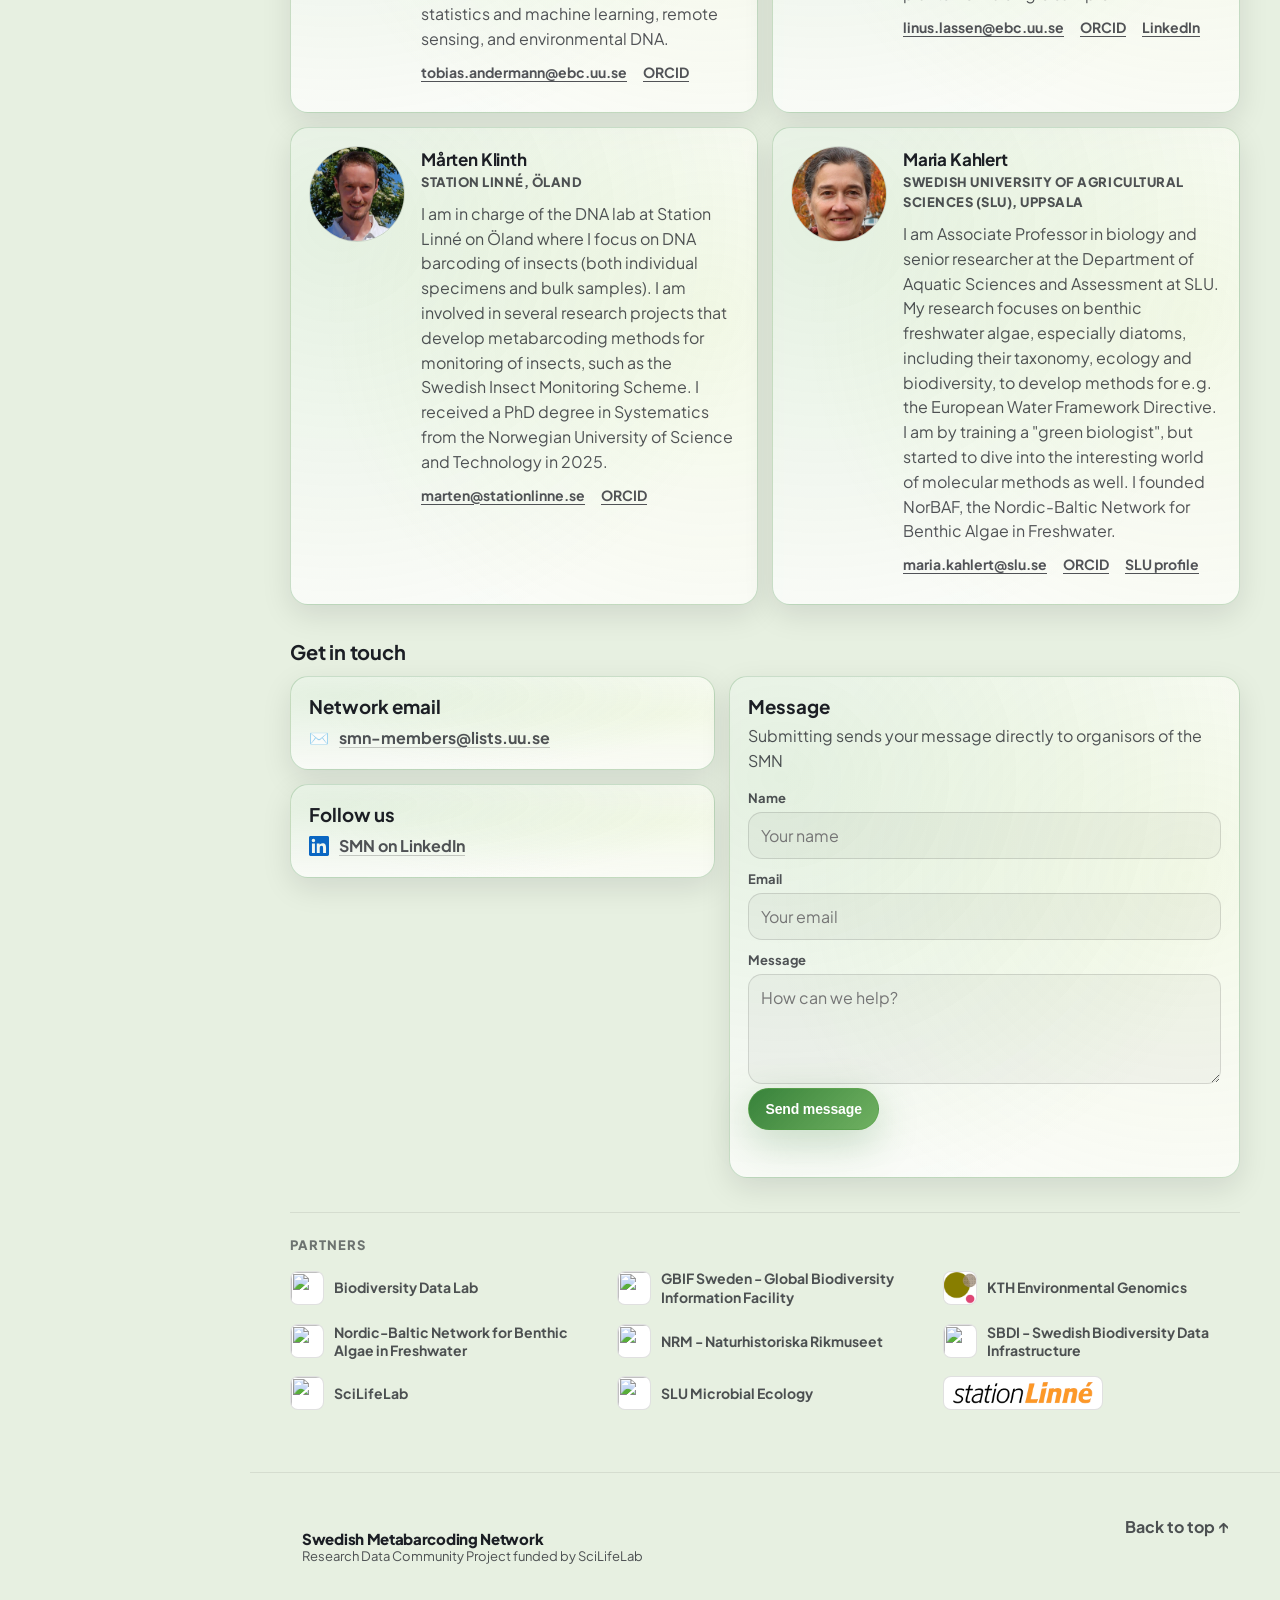
==== commit 43897543: "Update meeting info: half booked, renamed sessions, SMN member tick box Co-Authored-By: Claude Opus " ====
--- a/index.html
+++ b/index.html
@@ -3,6 +3,9 @@
 <head>
     <meta charset="UTF-8"/>
     <meta name="viewport" content="width=device-width, initial-scale=1"/>
+    <!-- Site has its own light/dark theme: tell the browser and dark-mode extensions (Dark Reader) not to recolour it -->
+    <meta name="color-scheme" content="dark light"/>
+    <meta name="darkreader-lock"/>
     <title>Swedish Metabarcoding Network</title>
     <meta name="description"
           content="A community hub for metabarcoding in Sweden — protocols, training, data publishing, and collaboration. Funded by SciLifeLab."/>
@@ -16,7 +19,7 @@
     <link rel="icon" type="image/png" sizes="16x16" href="files/smn_logo_boreal.png">
     <link rel="apple-touch-icon" href="files/smn_logo_boreal.png">
 
-    <link rel="stylesheet" href="styles.css?v=2026-11-12c"/>
+    <link rel="stylesheet" href="styles.css?v=2026-11-12d"/>
 </head>
 
 <body>
@@ -222,7 +225,7 @@
                 <p><strong>Our first in-person meeting &amp; hands-on workshop</strong> · 8–9 December 2026 · Uppsala</p>
                 <ul class="announce-facts">
                     <li>Free of charge, incl. lunches &amp; dinner</li>
-                    <li>Max. 60 places</li>
+                    <li>Max. 60 places, <strong>half already booked</strong></li>
                     <li>Register by 30 November</li>
                 </ul>
             </div>
@@ -539,7 +542,7 @@
                         </p>
                         <ul class="key-facts">
                             <li><strong>Free of charge</strong><span>including lunches and dinner</span></li>
-                            <li><strong>Max. 60 places</strong><span>first come, first served</span></li>
+                            <li><strong>Max. 60 places</strong><span>half already booked</span></li>
                             <li><strong>Register by 30 November</strong><span>2026</span></li>
                         </ul>
                         <p class="event-meta-text">EBC, Norbyvägen 14, Uppsala • 8 Dec 12:00 – 9 Dec 13:00 • In person</p>
@@ -552,8 +555,8 @@
                                     <li><strong>13:00</strong> Talks: SMN, partners and a sister network</li>
                                     <li><strong>13:45</strong> Parallel best-practice sessions on field sampling, by substrate: soil, water, other substrates</li>
                                     <li><strong>15:15</strong> Fika</li>
-                                    <li><strong>15:30</strong> Support needs &amp; vision: targets for continued funding, a joint funding application, a shared PhD course</li>
-                                    <li><strong>17:00</strong> Speed dating &amp; drinks</li>
+                                    <li><strong>15:30</strong> Discussing the network’s future</li>
+                                    <li><strong>17:00</strong> Scientific Speed Dating (beverages available)</li>
                                     <li><strong>18:00</strong> Joint dinner</li>
                                 </ul>
                                 <h4>Wednesday 9 December</h4>
--- a/styles.css
+++ b/styles.css
@@ -1,5 +1,6 @@
 /* ---------- Theme tokens ---------- */
 :root{
+  color-scheme: dark;
   --bg: #0c1d12;
   --bg2:#13301f;
   --page-bg-solid: #13301f;
@@ -37,6 +38,7 @@
 }
 
 [data-theme="light"]{
+  color-scheme: light;
   --bg: #f3f8f1;
   --bg2:#e7f0e1;
   --page-bg-solid: #e7f0e1;
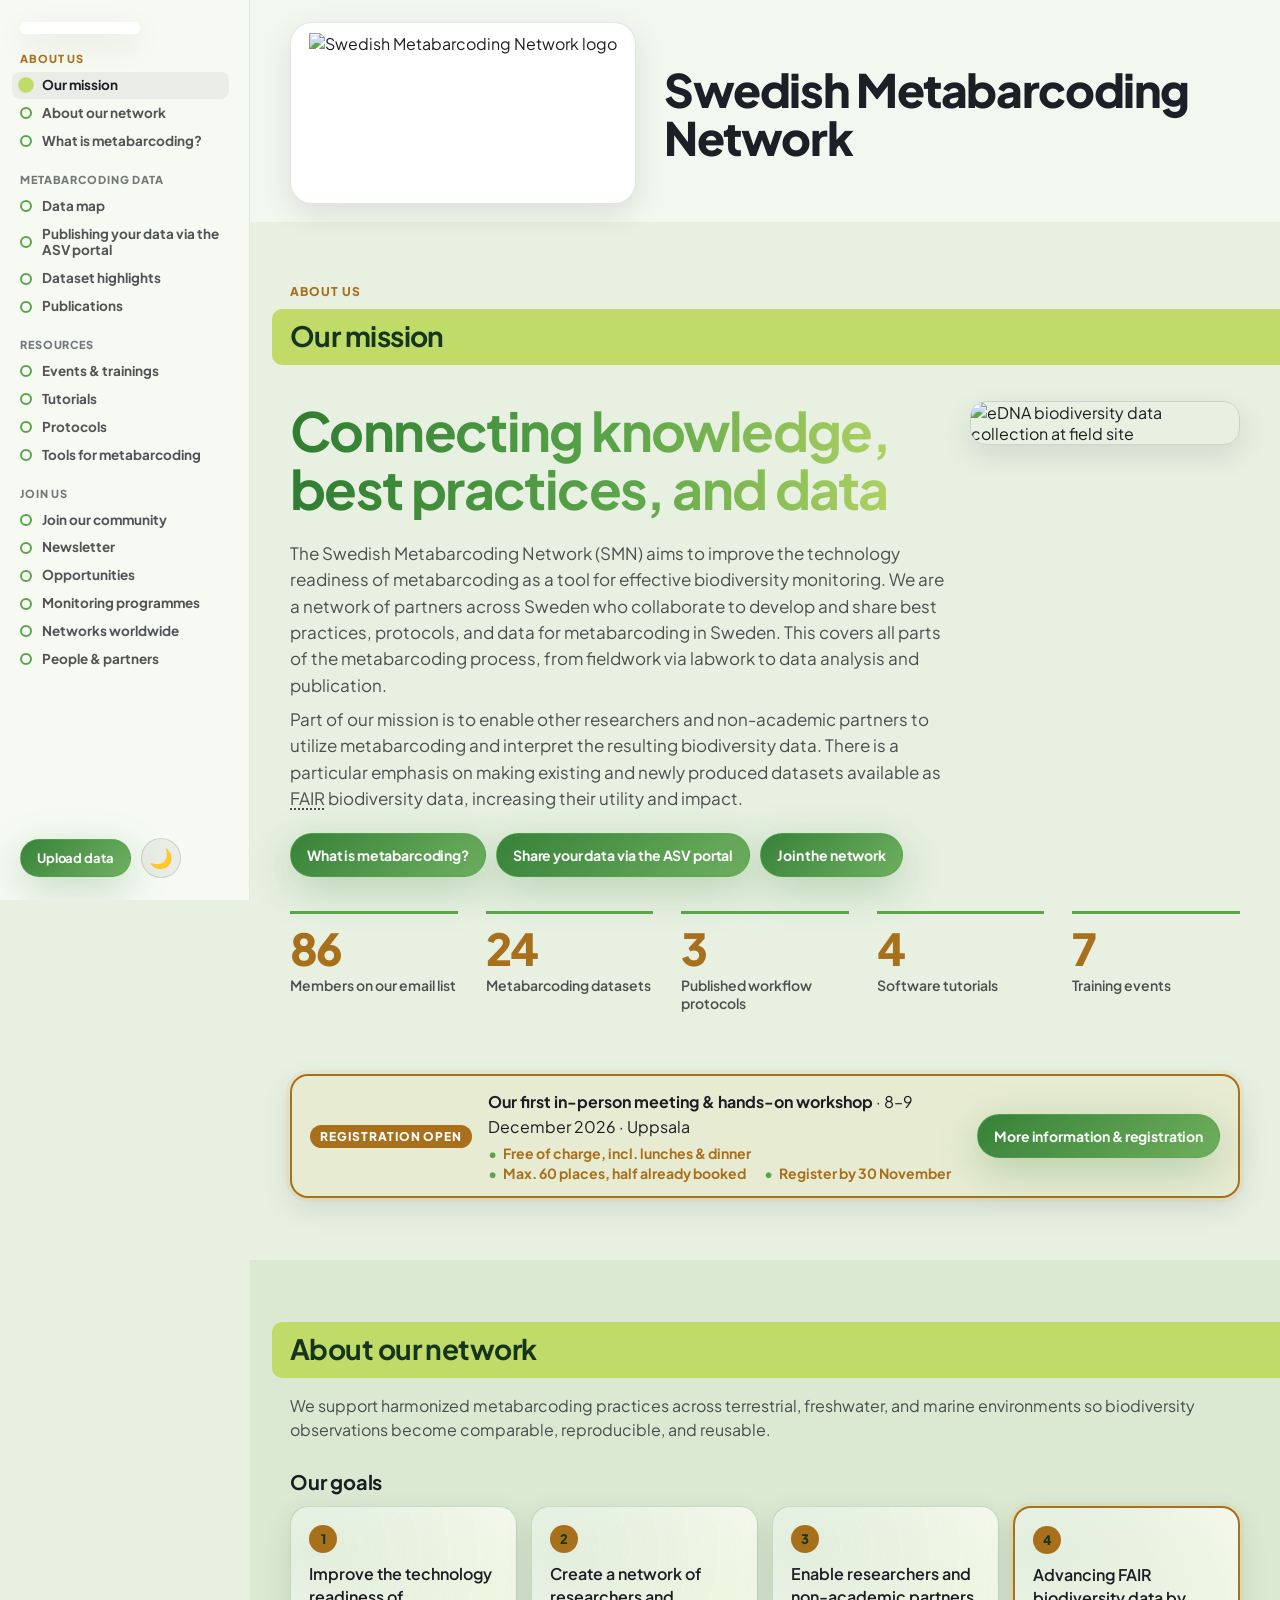
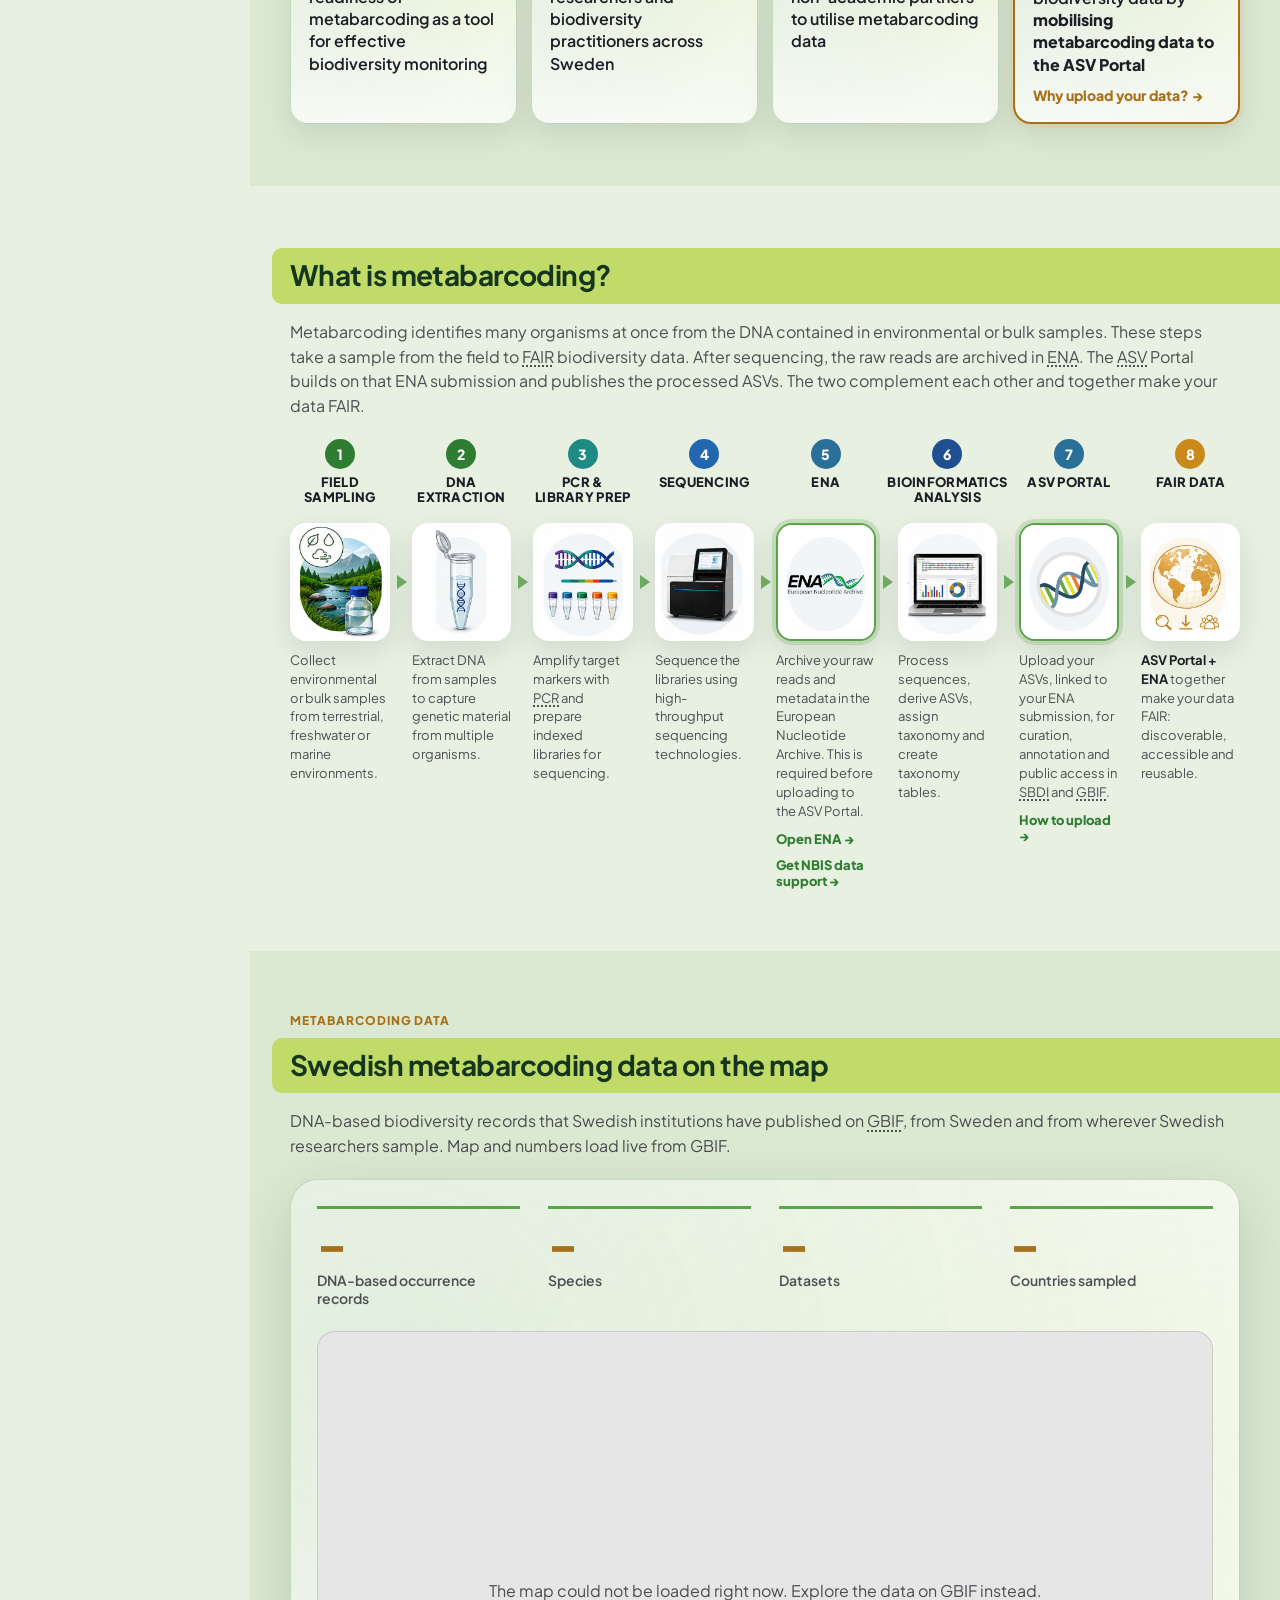
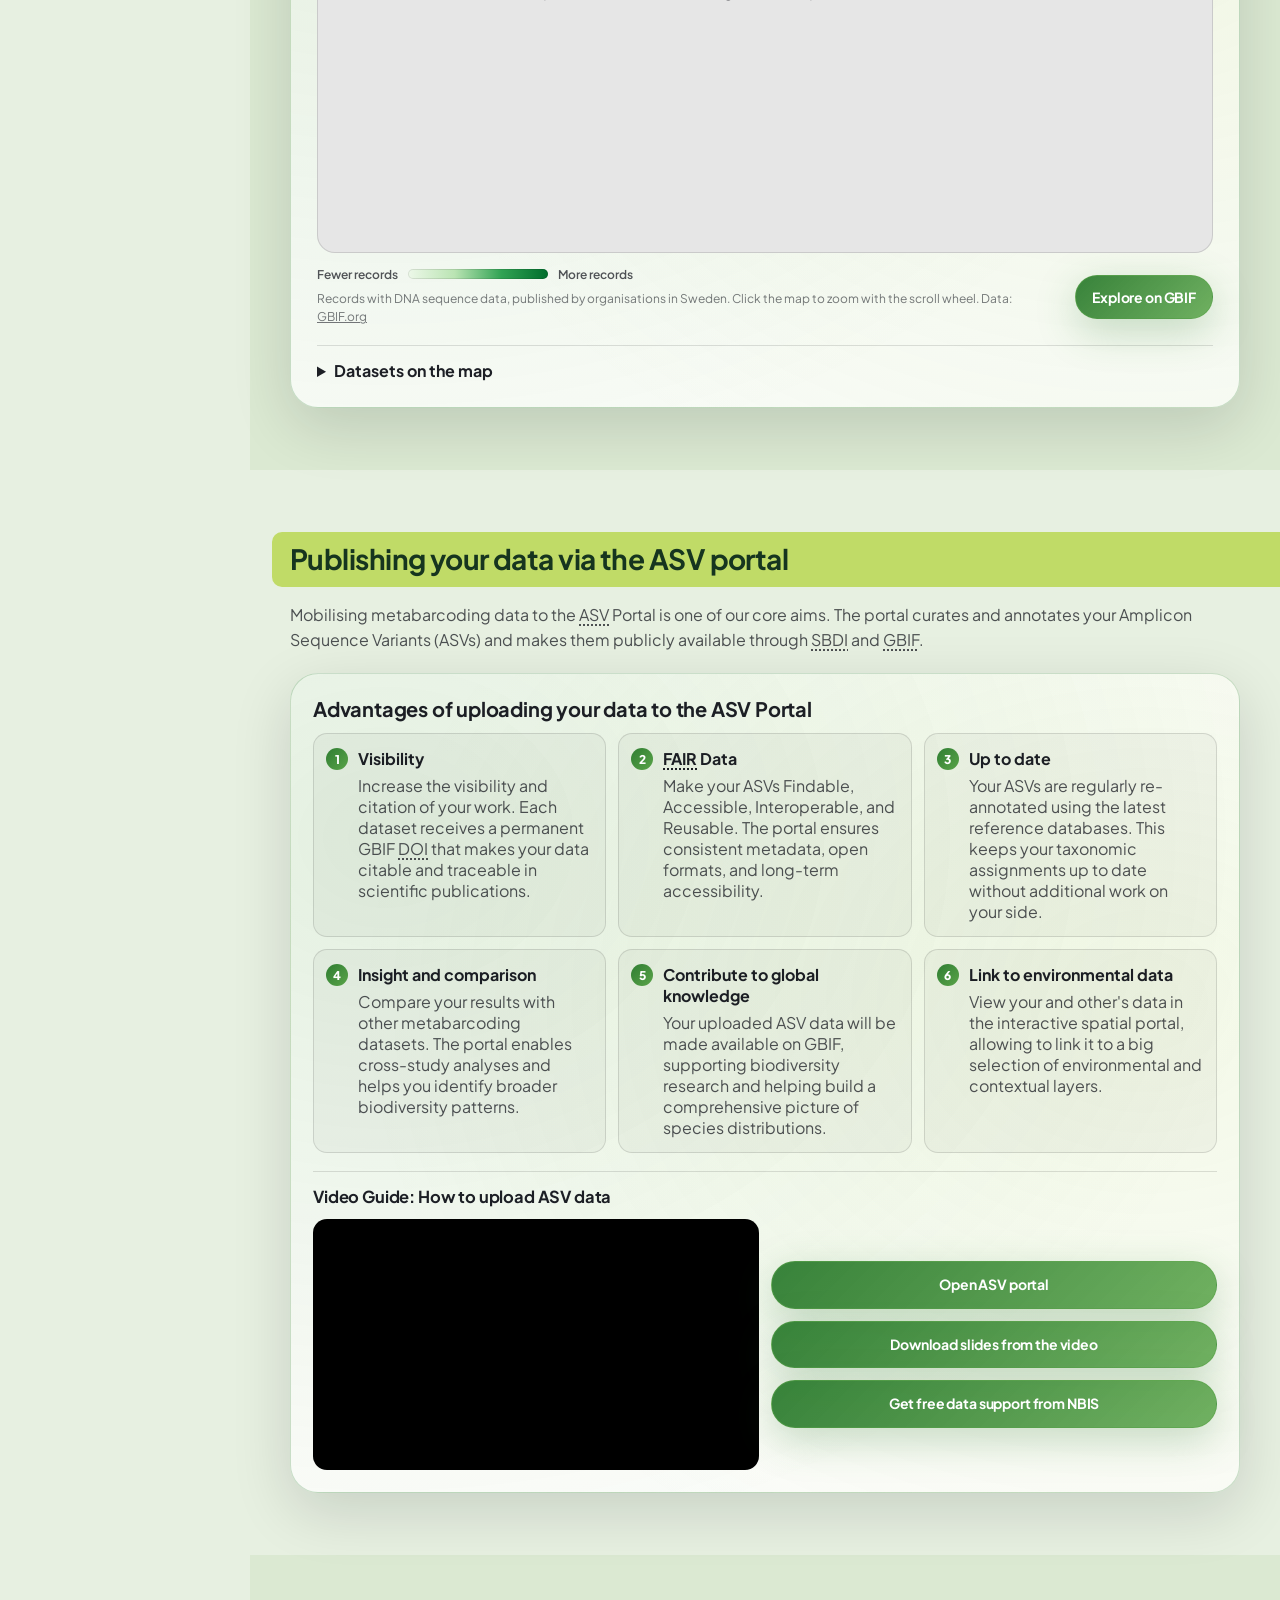
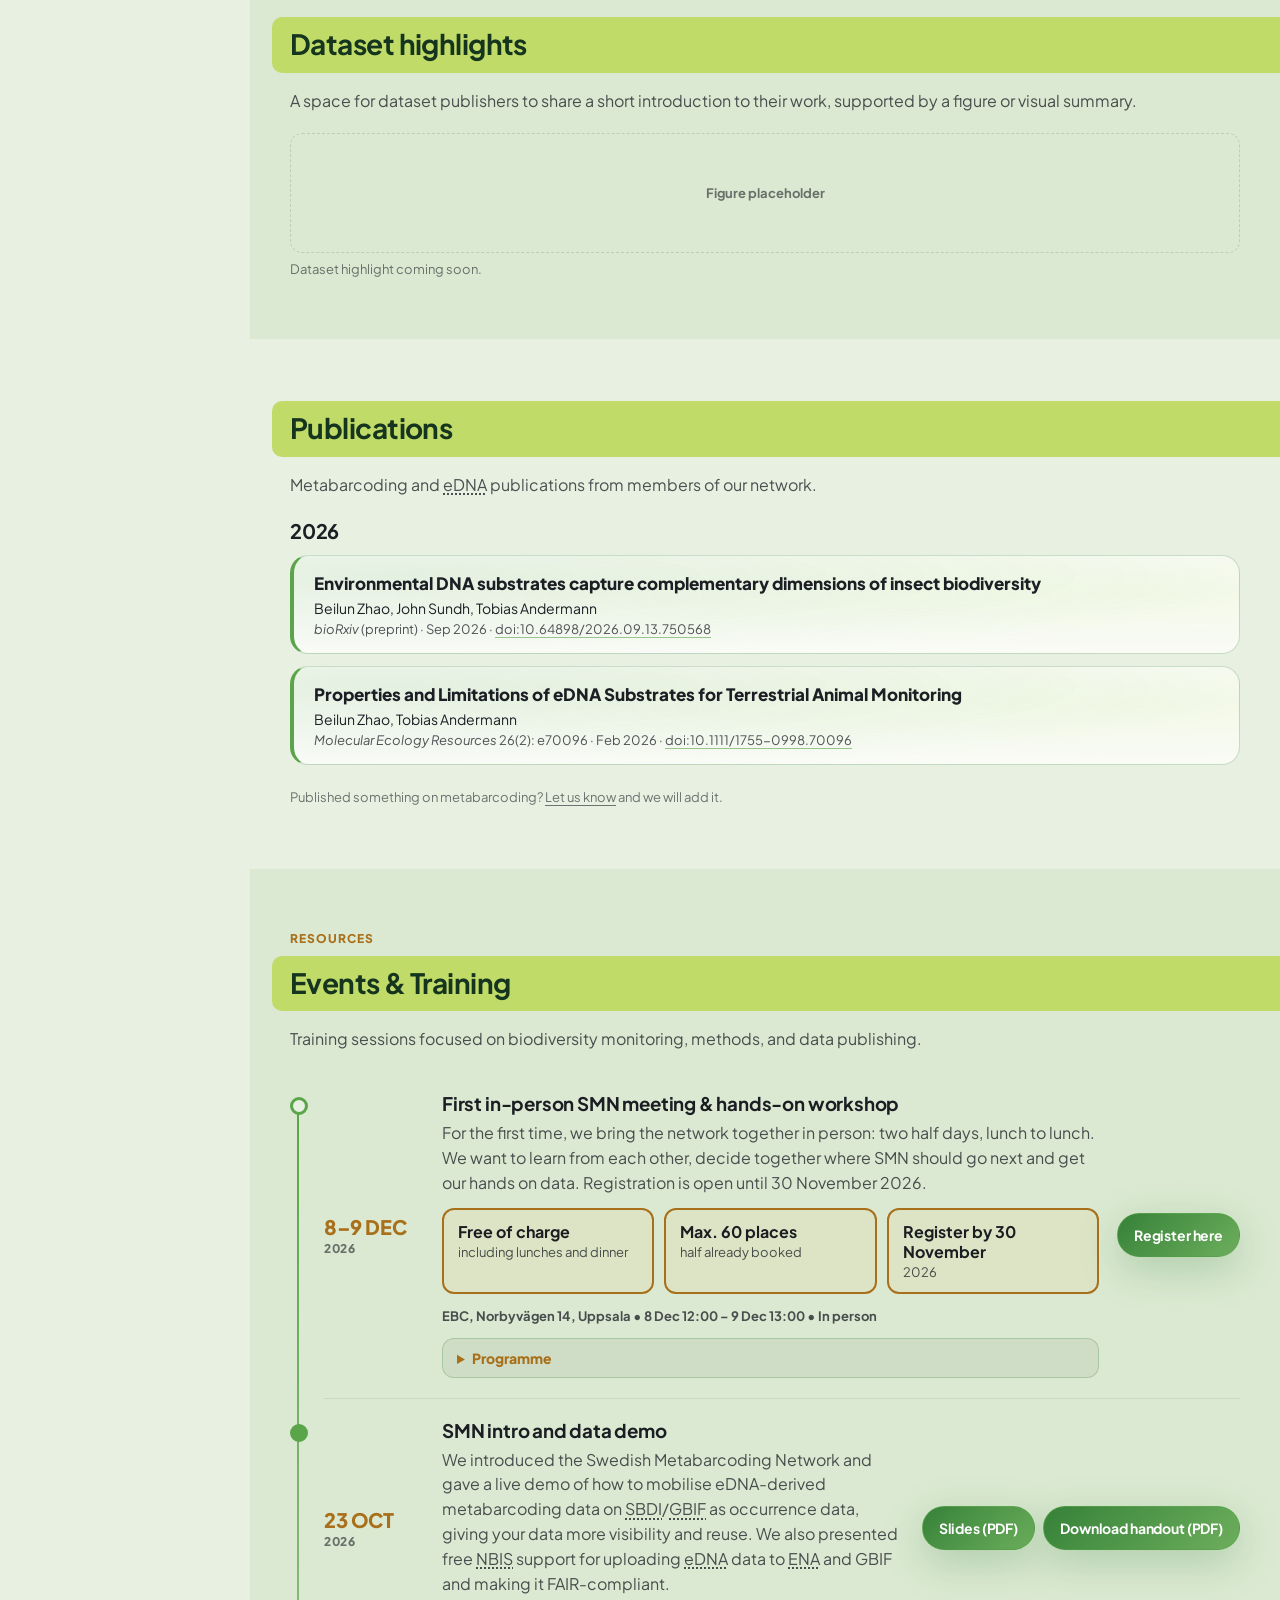
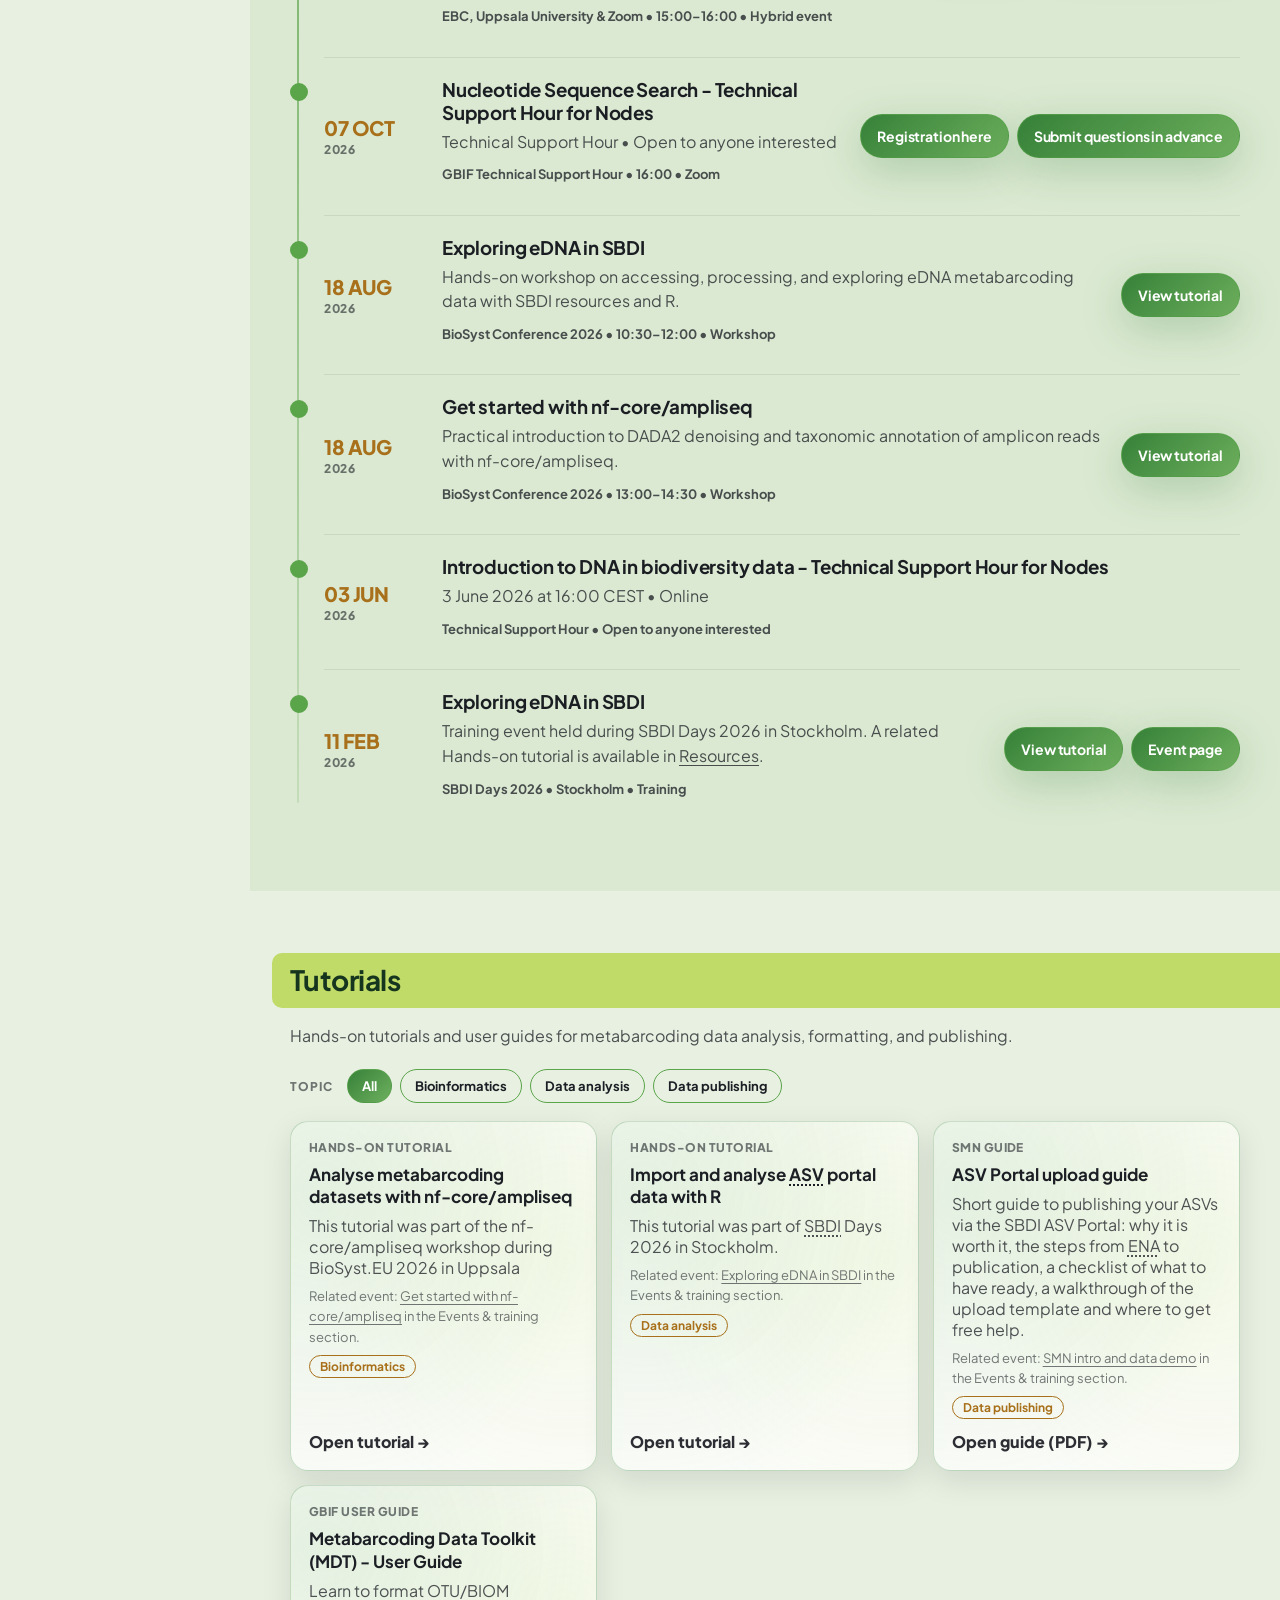
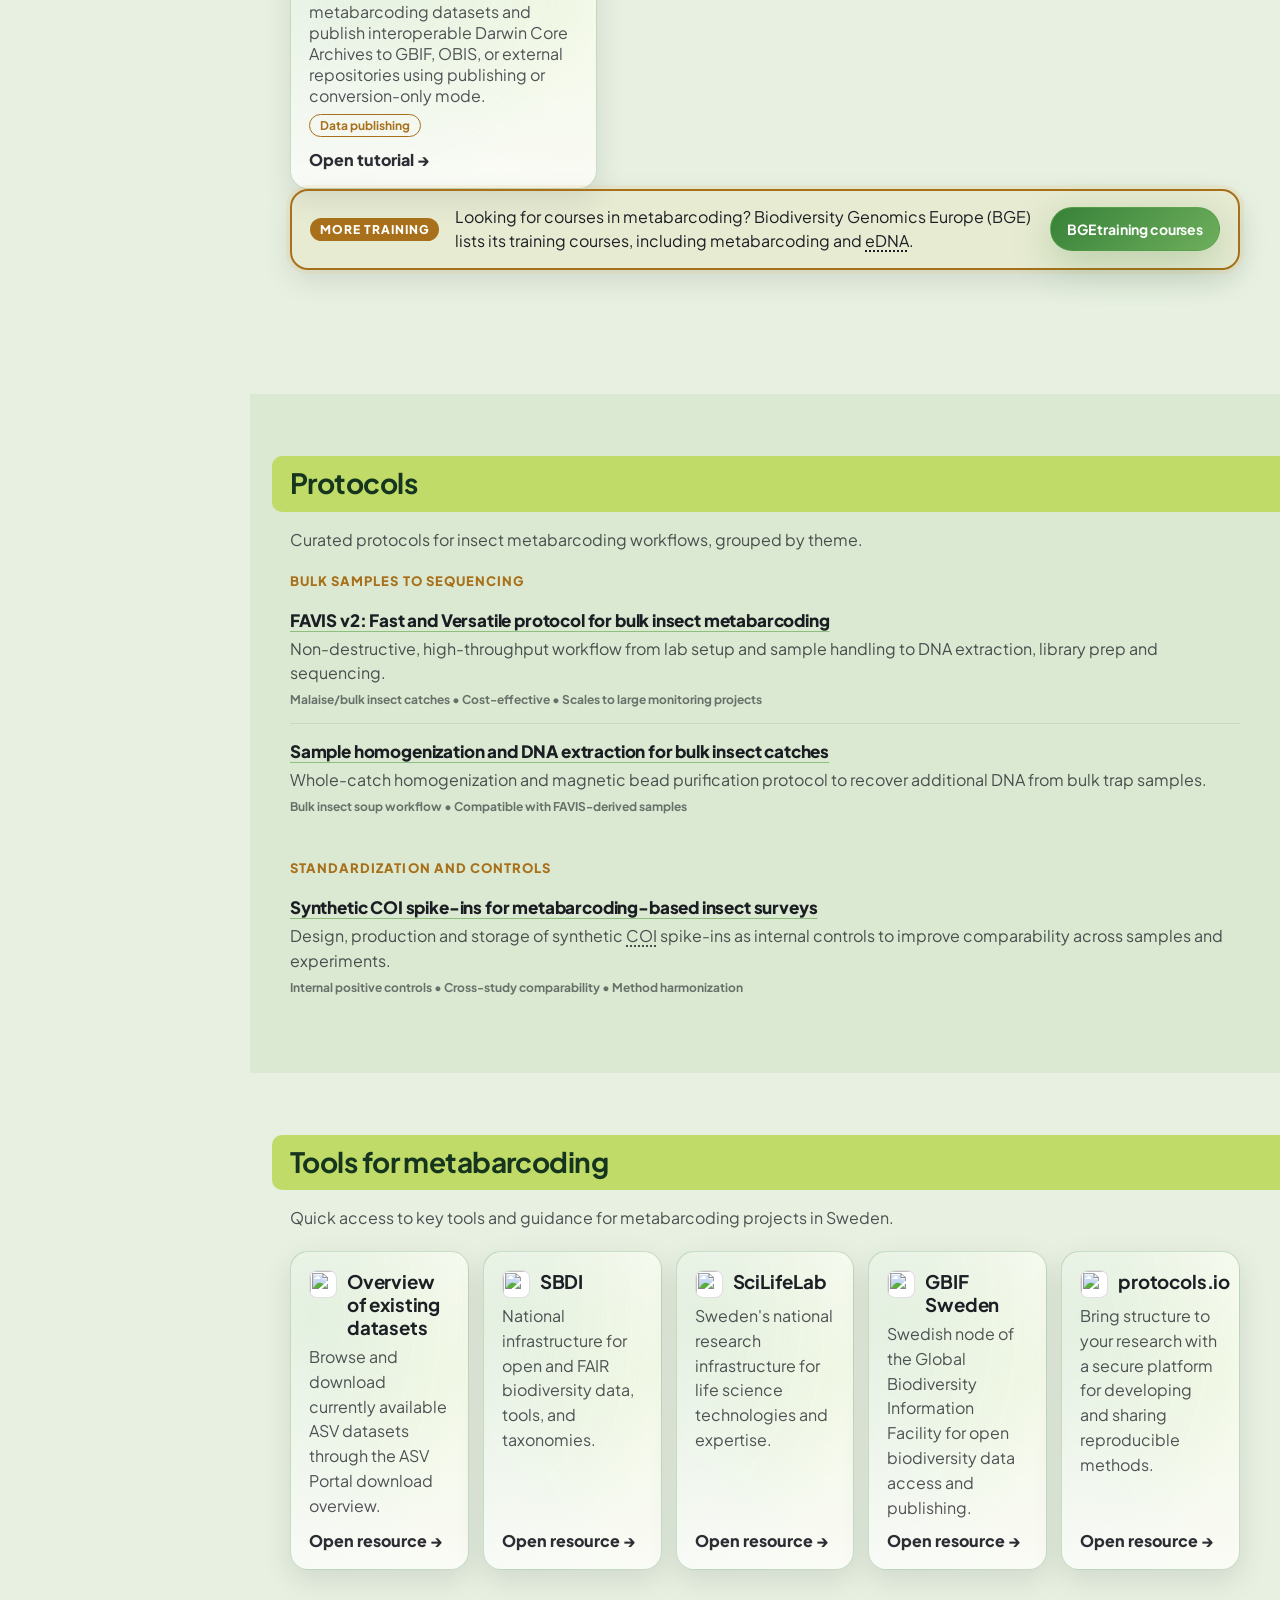
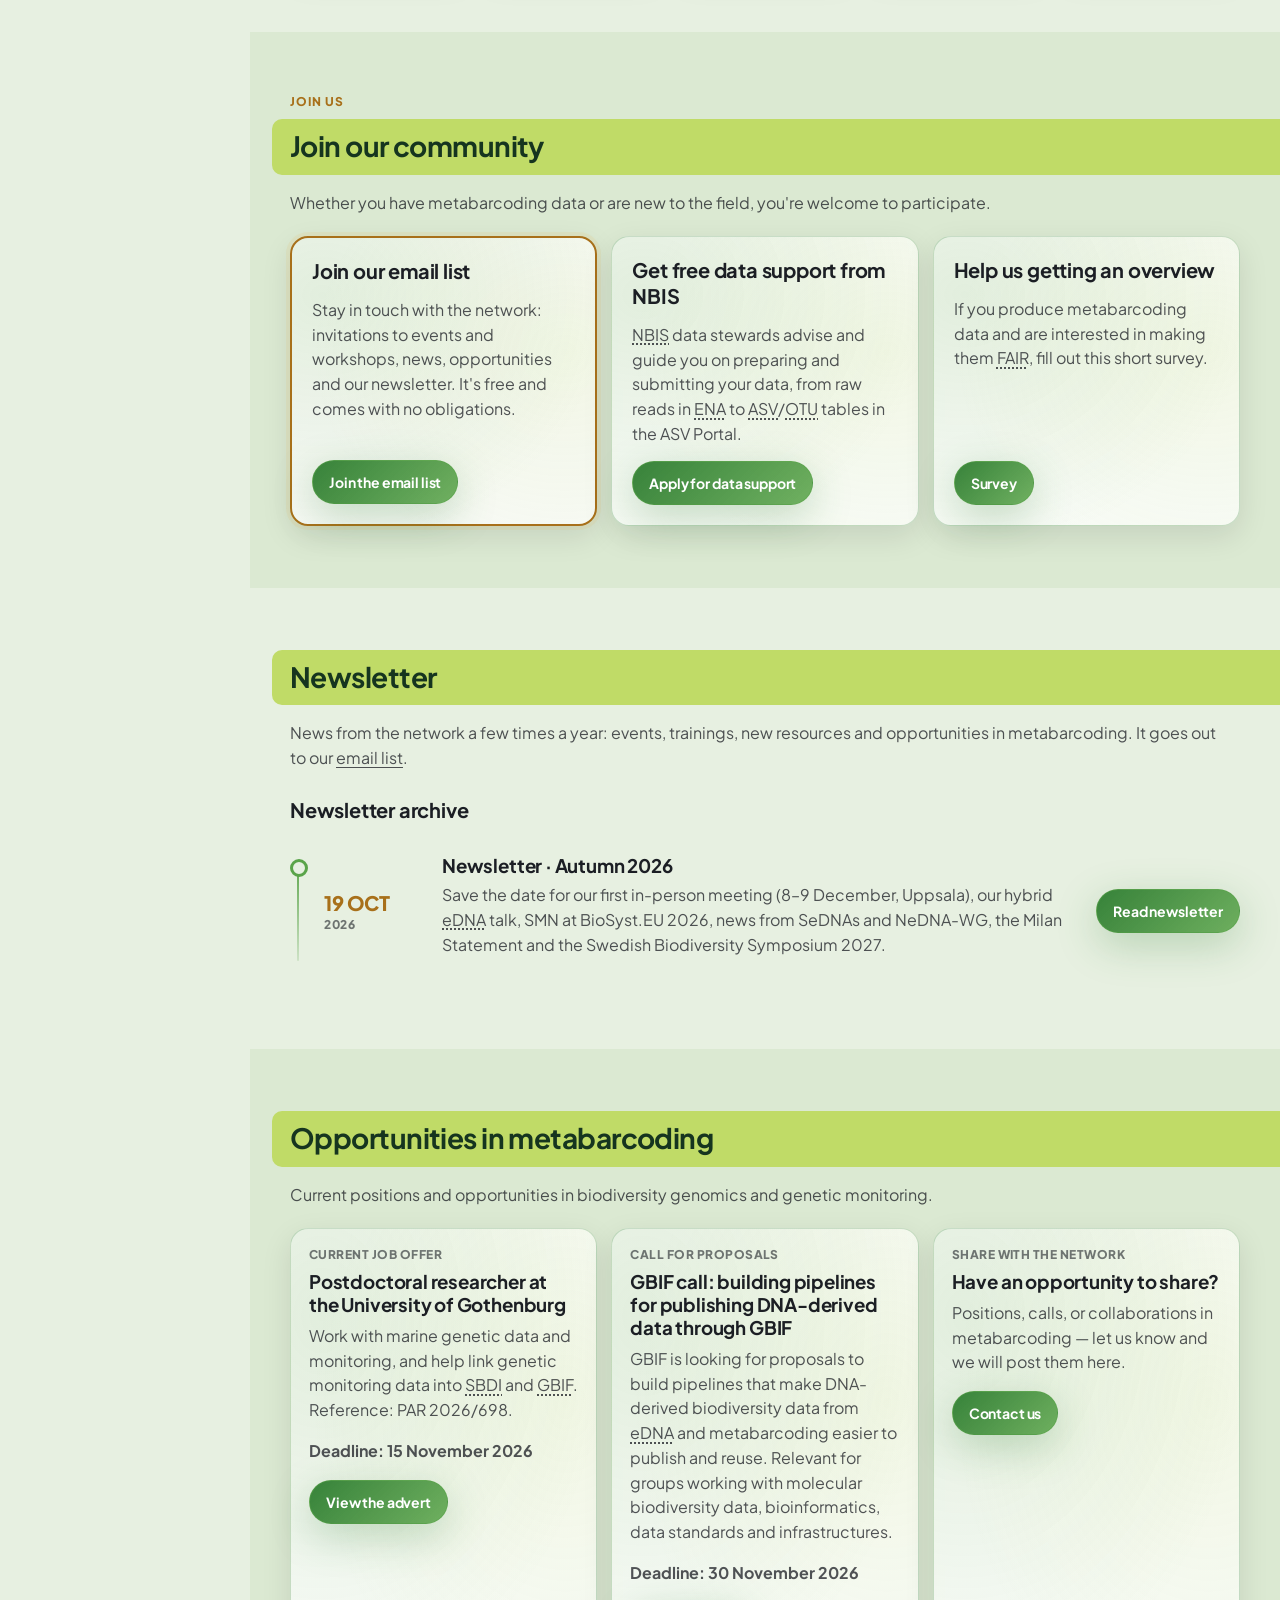
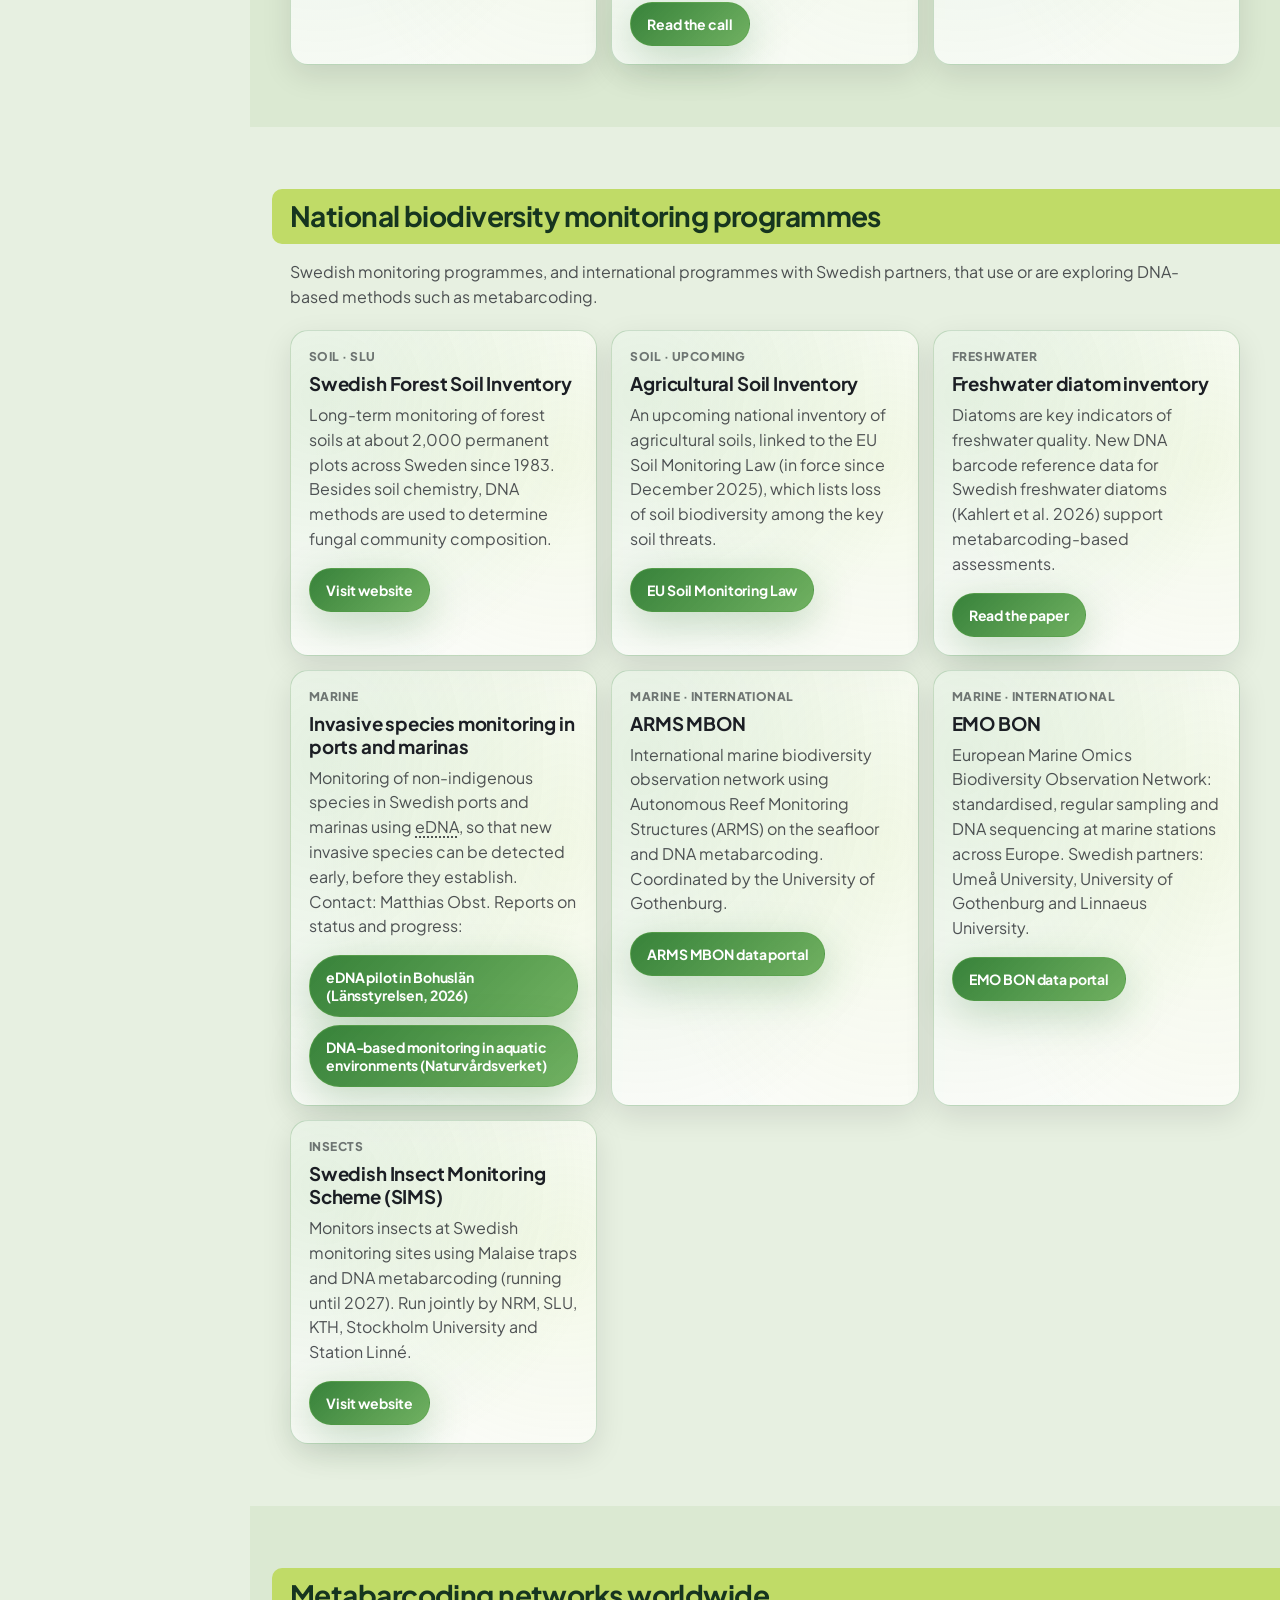
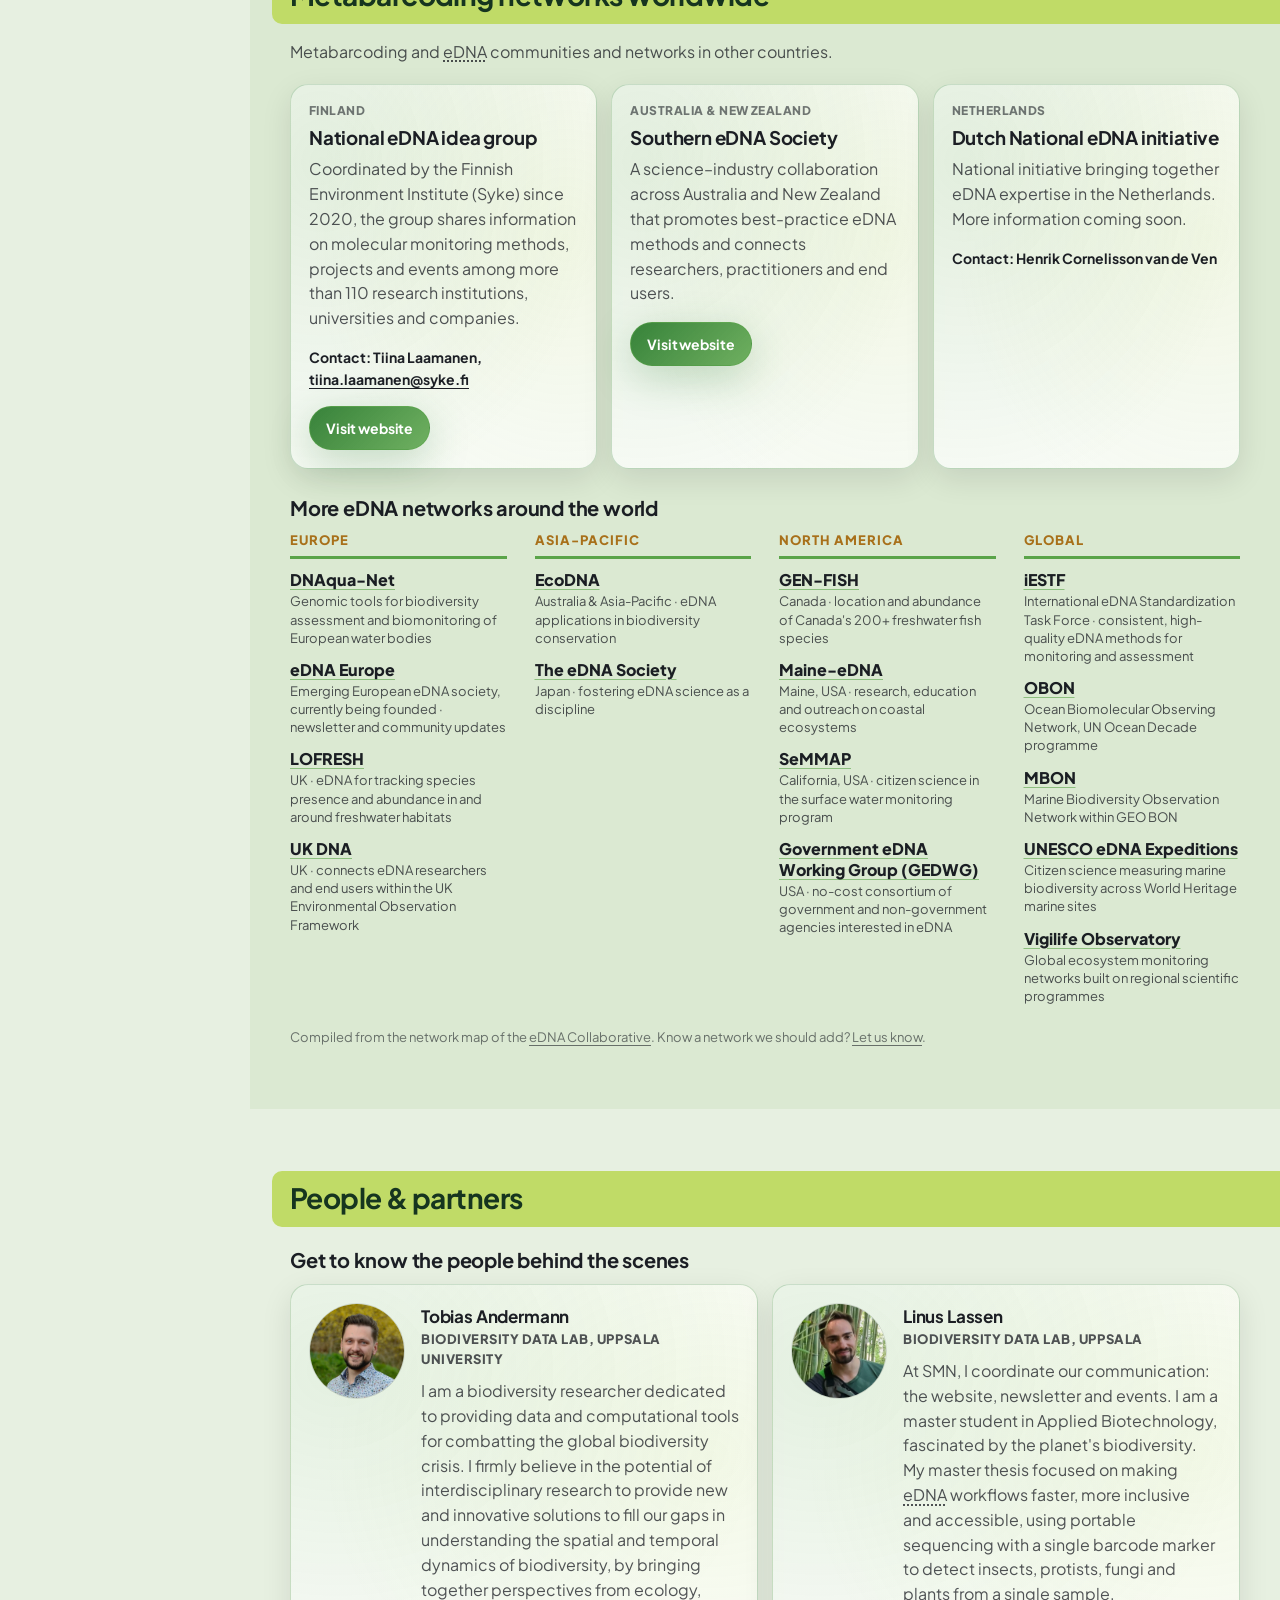
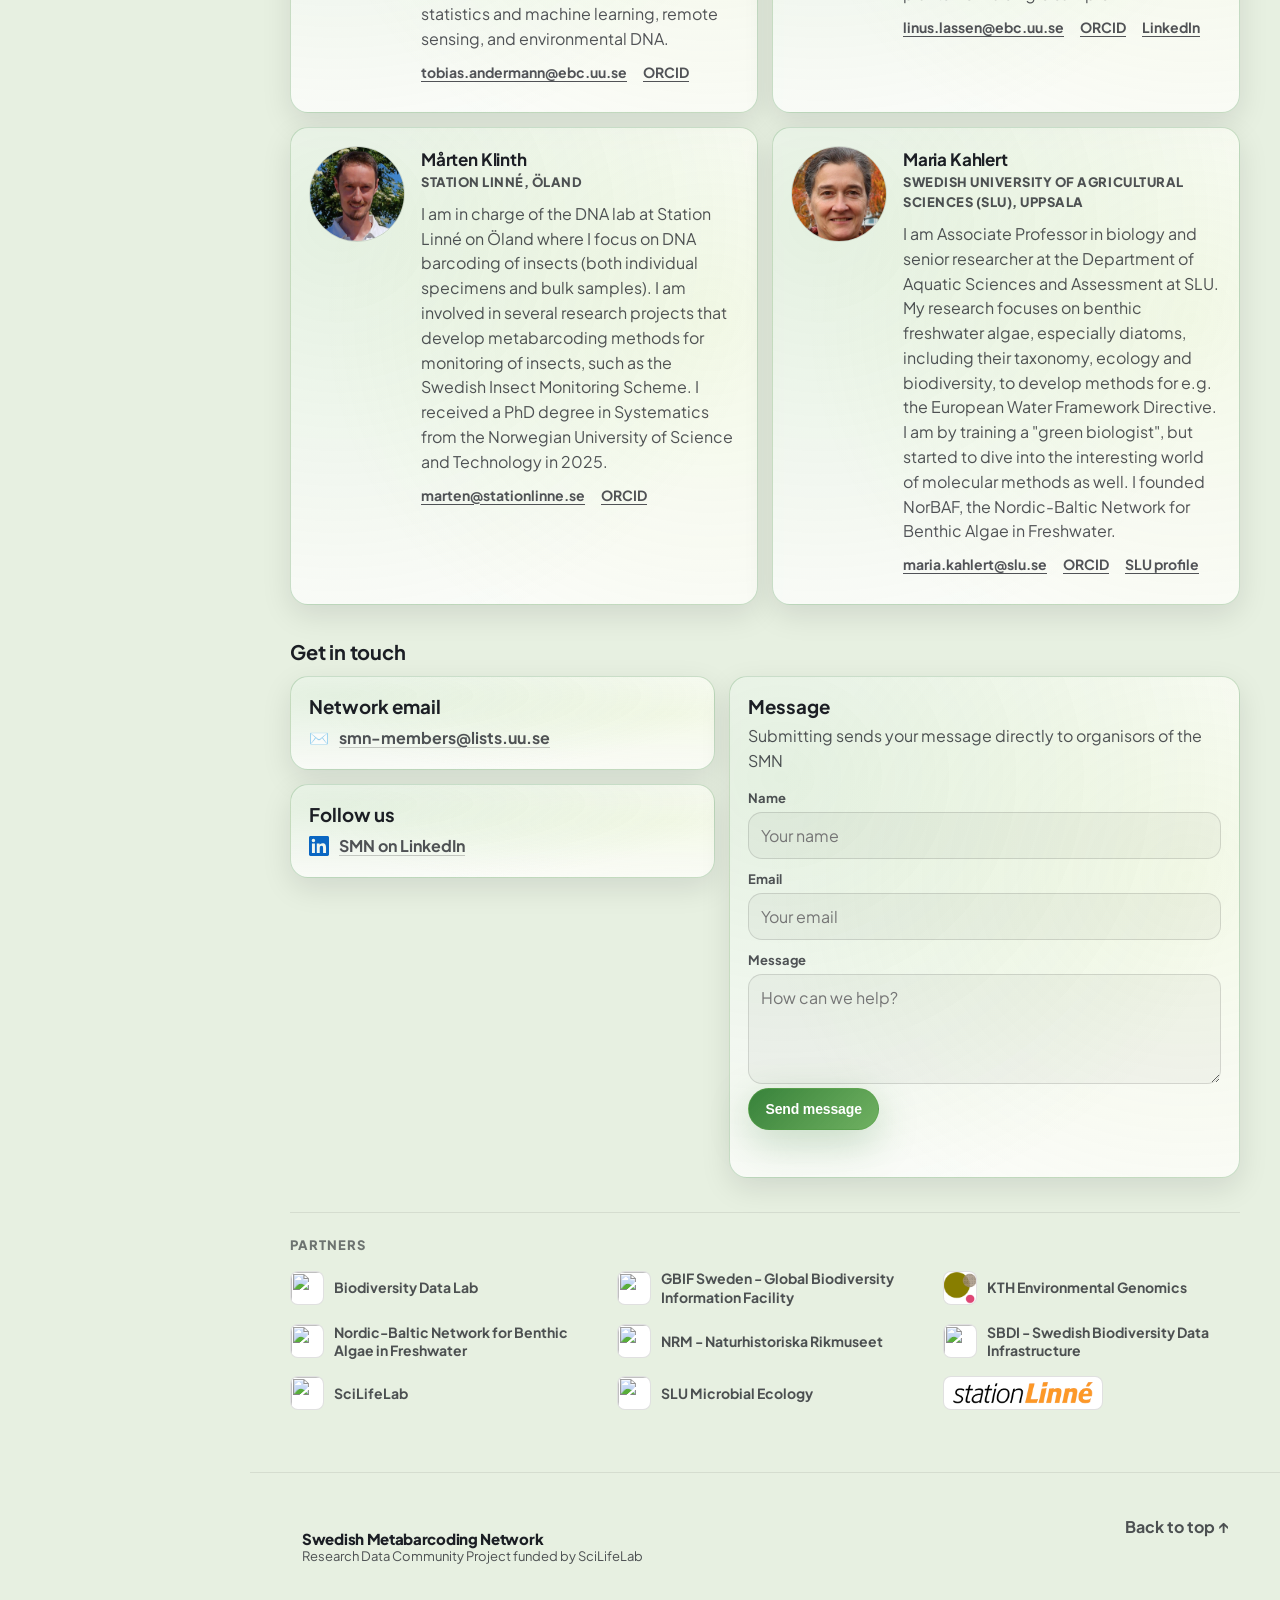
==== commit f9f1d3a0: "change of wording" ====
--- a/index.html
+++ b/index.html
@@ -19,7 +19,7 @@
     <link rel="icon" type="image/png" sizes="16x16" href="files/smn_logo_boreal.png">
     <link rel="apple-touch-icon" href="files/smn_logo_boreal.png">
 
-    <link rel="stylesheet" href="styles.css?v=2026-11-12d"/>
+    <link rel="stylesheet" href="styles.css?v=2026-11-12e"/>
 </head>
 
 <body>
@@ -1184,7 +1184,7 @@
                     </div>
                 </div>
 
-                <form class="contact-form reveal" onsubmit="return window.SMN.handleFakeSubmit(event);">
+                <form class="contact-form reveal" data-contact-form>
                     <h3>Message</h3>
                     <p class="muted">Submitting sends your message directly to organisors of the SMN</p>
 
@@ -1248,6 +1248,6 @@
     </div>
 </footer>
 
-<script src="script.js?v=2026-11-12c"></script>
+<script src="script.js?v=2026-11-12e"></script>
 </body>
 </html>
--- a/styles.css
+++ b/styles.css
@@ -1972,3 +1972,29 @@
 }
 .contact-icon-linkedin{ flex: none; color: #0a66c2; }
 [data-theme="dark"] .contact-icon-linkedin, :root:not([data-theme="light"]) .contact-icon-linkedin{ color: #fff; }
+
+/* ---------- Glossary tooltips (see script.js "Glossary tooltips") ---------- */
+abbr.term{
+  text-decoration: underline dotted;
+  text-decoration-thickness: 1.5px;
+  text-underline-offset: 3px;
+  cursor: help;
+  border-radius: 3px;
+}
+abbr.term:focus-visible{ outline: 2px solid var(--accent); outline-offset: 2px; }
+.term-tip{
+  position: absolute;
+  z-index: 1000;
+  max-width: min(300px, calc(100vw - 16px));
+  padding: 8px 12px;
+  border-radius: 10px;
+  background: #f3f8f1;
+  color: #13301f;
+  font-size: 13px;
+  font-weight: 500;
+  line-height: 1.45;
+  box-shadow: 0 10px 30px rgba(0,0,0,0.35);
+  pointer-events: none;
+}
+[data-theme="light"] .term-tip{ background: #13301f; color: #f3f8f1; box-shadow: 0 10px 30px rgba(10,12,20,0.22); }
+.term-tip[hidden]{ display: none; }
